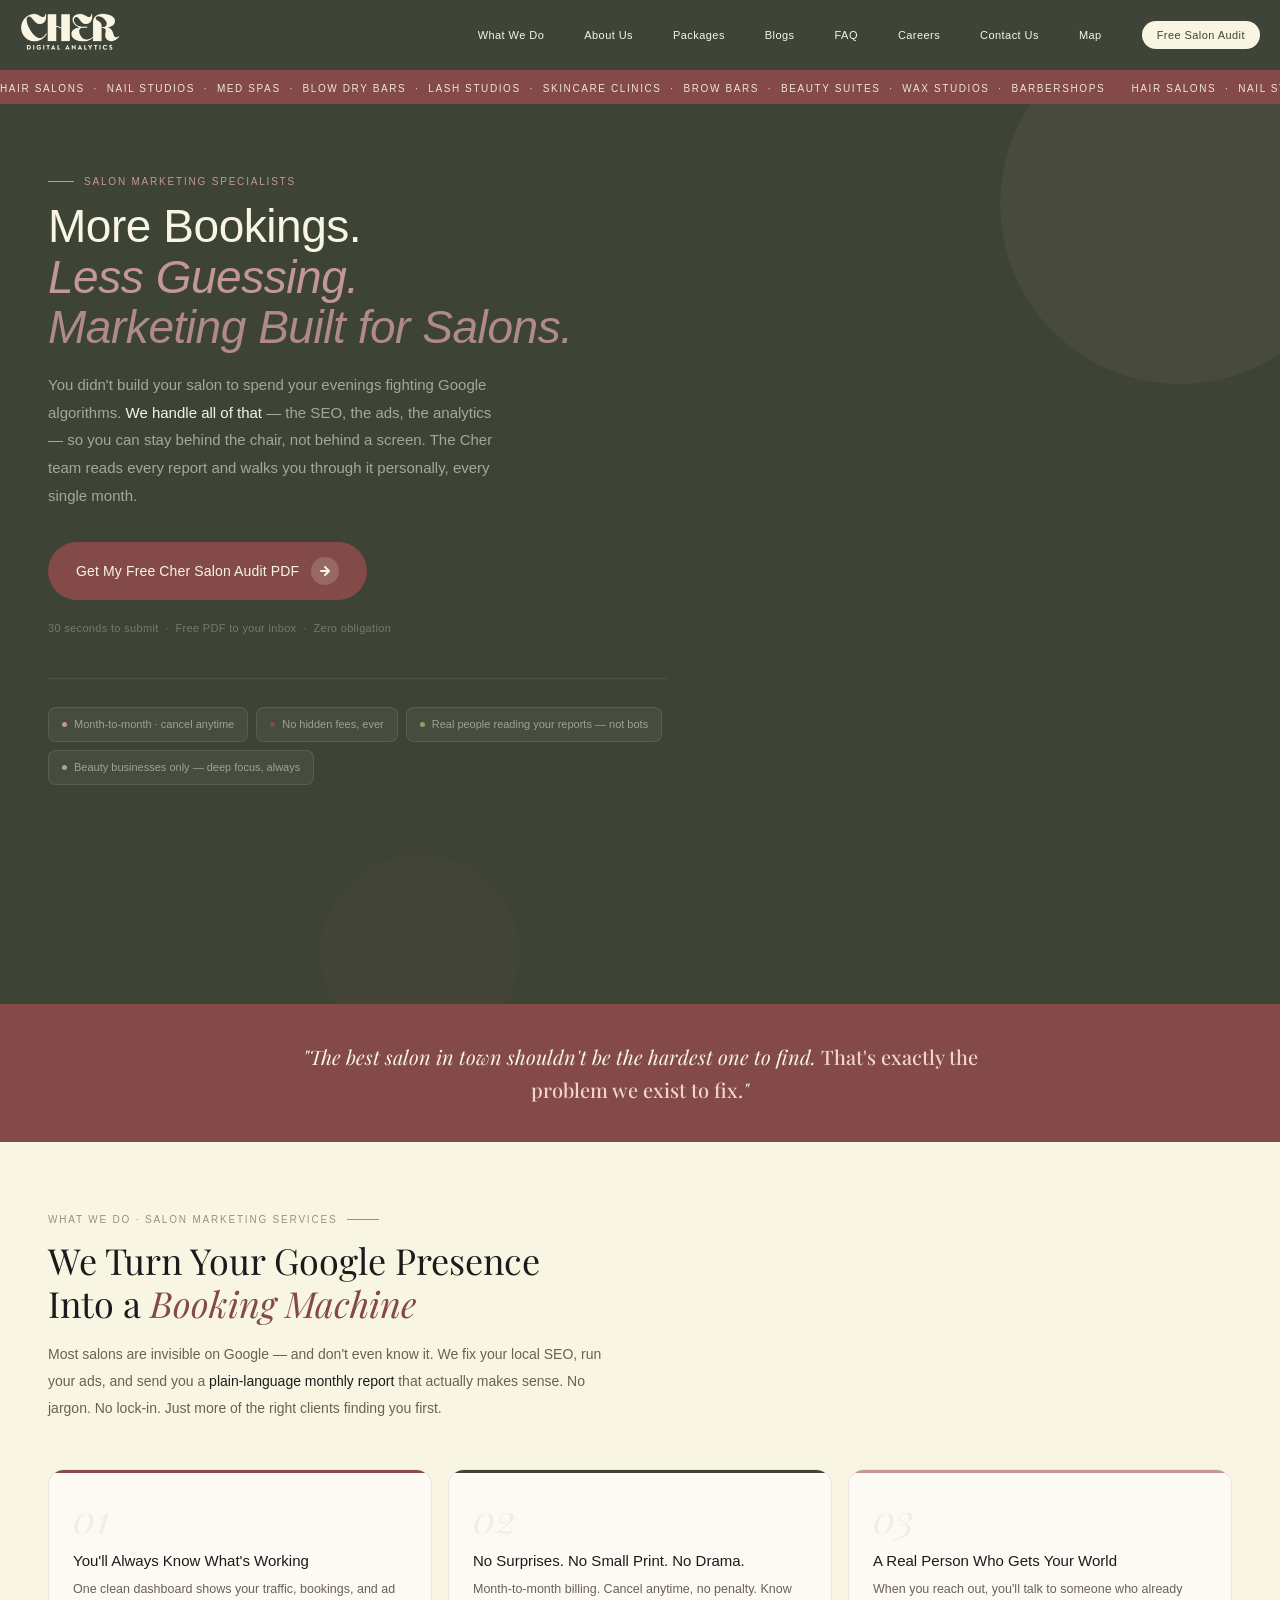
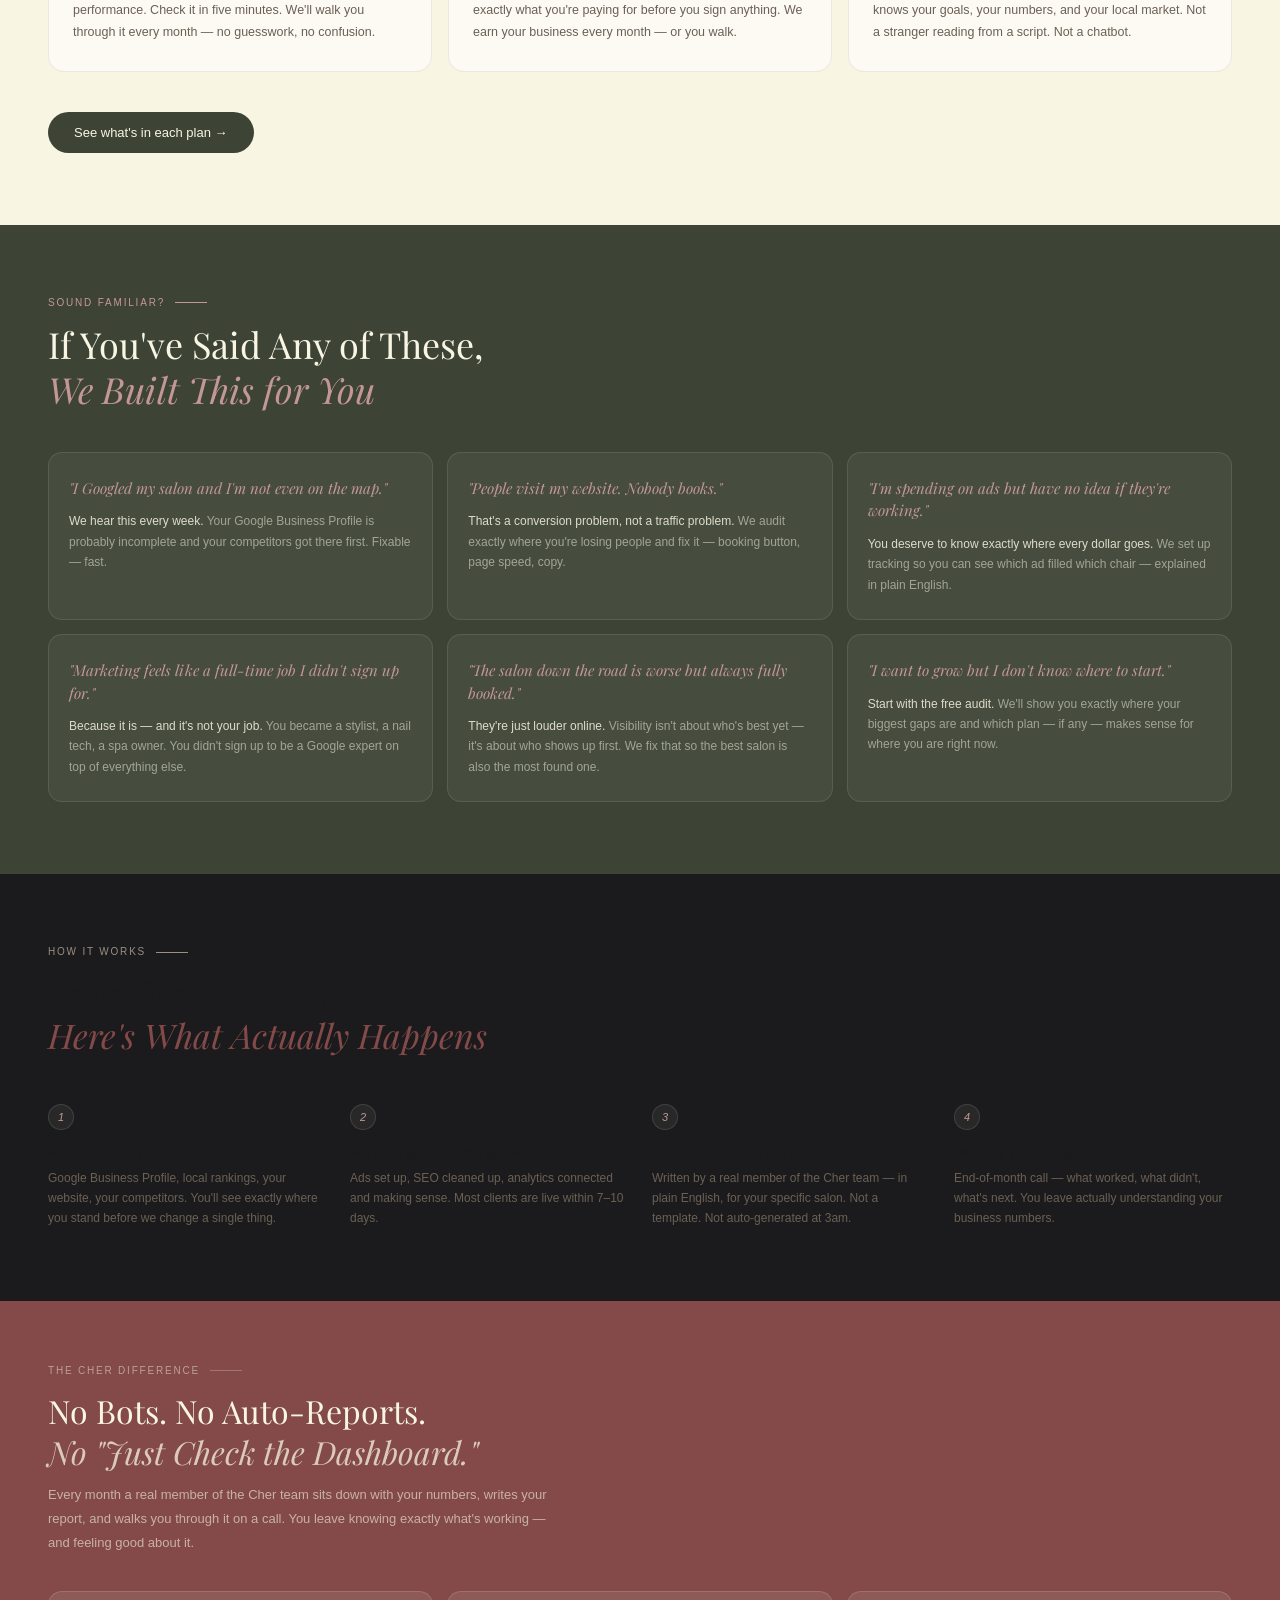
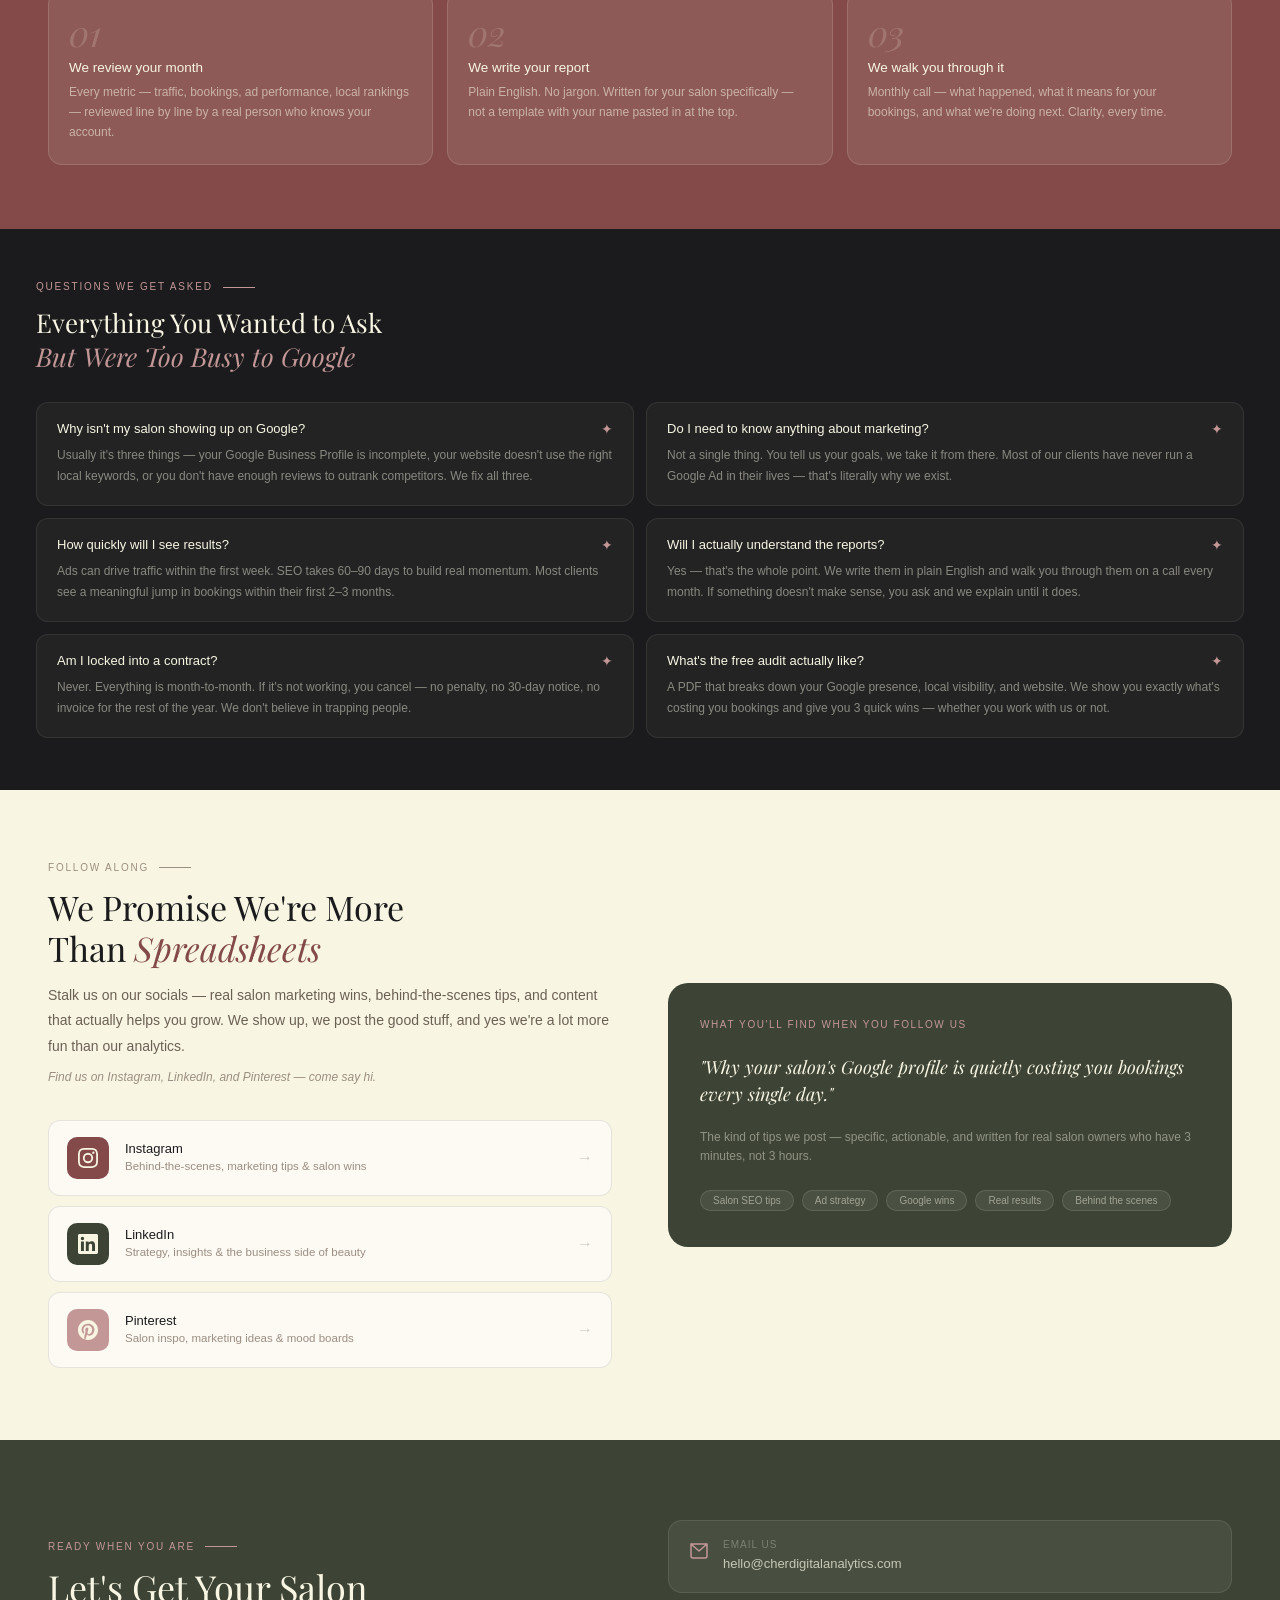
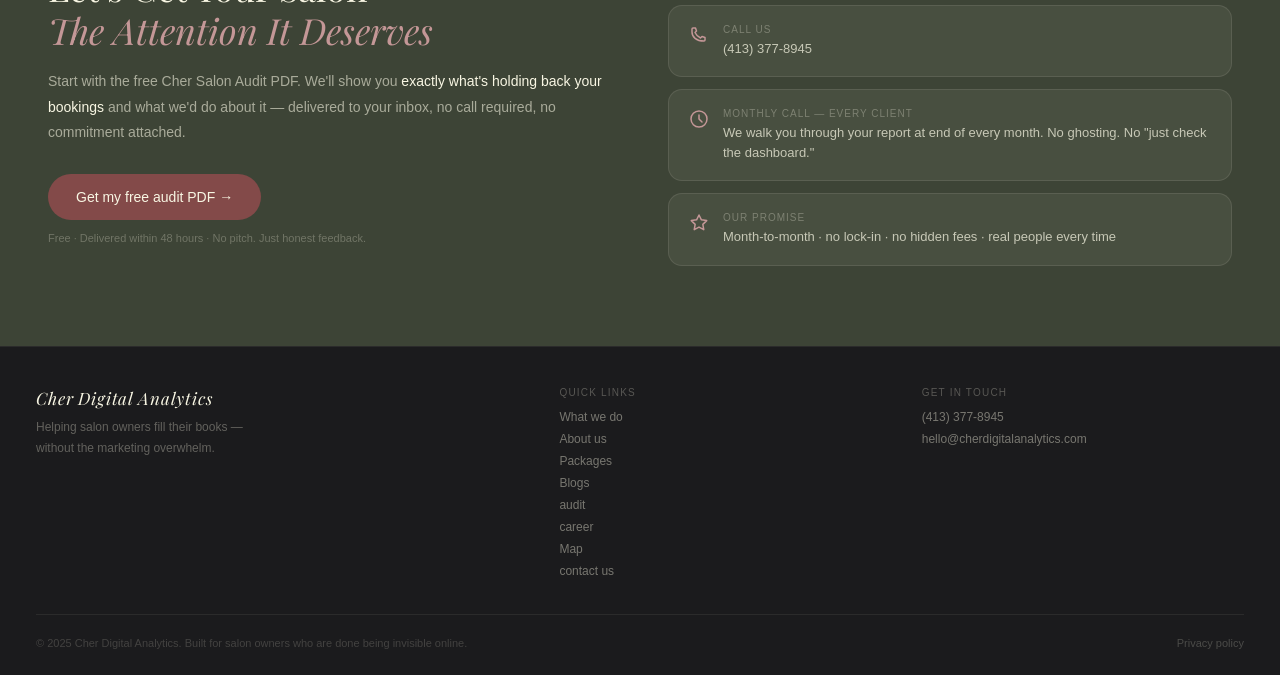
==== index.html @ 9b0b0626 "Add files via upload" ====
<!DOCTYPE html>
<html lang="en">
<head>
<meta charset="UTF-8">
<meta name="viewport" content="width=device-width, initial-scale=1.0">
<title>Cher Digital Analytics | Salon Marketing That Fills Your Books</title>
<meta name="description" content="Salon marketing built for beauty businesses that are done being invisible online. Local SEO, Google ads, and real strategy for hair salons, nail studios and spas.">
<link rel="stylesheet" href="css/styles.css">
</head>
<body>

<!-- NAV -->
<nav class="nav">
  <div class="nav-logo">
    <a href="index.html"><img src="images/logo.png" alt="Cher digital anlytics logo" class=""></a>
  </div>
  
  <input type="checkbox" id="nav-check">
  <div class="nav-btn">
    <input type="checkbox" id="nav-check">

<label for="nav-check" class="nav-closer-overlay"></label>
    <label for="nav-check">
      <span></span>
      <span></span>
      <span></span>
    </label>
  </div>
  
  <div class="nav-links">
    <a href="comparison_page.html">What We Do</a>
    <a href="about_page_final.html">About Us</a>
    <a href="packages_page_final.html">Packages</a>
    <a href="blog_page_seo.html">Blogs</a>
    <a href="#">FAQ</a>
    <a href="careers_page.html">Careers</a>
    <a href="consultation_page.html">Contact Us</a>
    <a href="directory_page_seo.html">Map</a>
    <a href="free_audit_page.html" class="nav-cta">Free Salon Audit</a>
  </div>
</nav>

<!-- TICKER -->
<div class="ticker-wrap">
  <span class="ticker-inner">
    Hair Salons &nbsp;·&nbsp; Nail Studios &nbsp;·&nbsp; Med Spas &nbsp;·&nbsp; Blow Dry Bars &nbsp;·&nbsp; Lash Studios &nbsp;·&nbsp; Skincare Clinics &nbsp;·&nbsp; Brow Bars &nbsp;·&nbsp; Beauty Suites &nbsp;·&nbsp; Wax Studios &nbsp;·&nbsp; Barbershops &nbsp;&nbsp;&nbsp;&nbsp;
    Hair Salons &nbsp;·&nbsp; Nail Studios &nbsp;·&nbsp; Med Spas &nbsp;·&nbsp; Blow Dry Bars &nbsp;·&nbsp; Lash Studios &nbsp;·&nbsp; Skincare Clinics &nbsp;·&nbsp; Brow Bars &nbsp;·&nbsp; Beauty Suites &nbsp;·&nbsp; Wax Studios &nbsp;·&nbsp; Barbershops &nbsp;&nbsp;&nbsp;&nbsp;
  </span>
</div>

<!-- HERO -->
<section class="hero">
  <div class="hero-circle-1"></div>
  <div class="hero-circle-2"></div>
  <div class="hero-inner">
    <div class="hero-eyebrow"><span class="eyebrow-dash"></span>Salon Marketing Specialists</div>
    <h1>
      More Bookings.<br>
      <em>Less Guessing.</em><br>
      <span class="hero-accent">Marketing Built for Salons.</span>
    </h1>
    <p class="hero-sub">
      You didn't build your salon to spend your evenings fighting Google algorithms. <strong>We handle all of that</strong> — the SEO, the ads, the analytics — so you can stay behind the chair, not behind a screen. The Cher team reads every report and walks you through it personally, every single month.
    </p>
    <div class="cta-group">
      <a href="#" class="btn-hero">
        Get My Free Cher Salon Audit PDF
        <span class="btn-arr"><svg viewBox="0 0 12 12"><path d="M2 6h8M6 2l4 4-4 4"/></svg></span>
      </a>
      <span class="hero-reassure">30 seconds to submit &nbsp;·&nbsp; Free PDF to your inbox &nbsp;·&nbsp; Zero obligation</span>
    </div>
    <div class="hero-pills">
      <div class="hero-pill"><div class="pill-dot" style="background:var(--rosy)"></div><span>Month-to-month · cancel anytime</span></div>
      <div class="hero-pill"><div class="pill-dot" style="background:var(--cord)"></div><span>No hidden fees, ever</span></div>
      <div class="hero-pill"><div class="pill-dot" style="background:#A0956A"></div><span>Real people reading your reports — not bots</span></div>
      <div class="hero-pill"><div class="pill-dot" style="background:var(--rosy)"></div><span>Beauty businesses only — deep focus, always</span></div>
    </div>
  </div>
</section>

<!-- MANIFESTO -->
<div class="manifesto">
  <p>"The best salon in town shouldn't be the hardest one to find. <strong>That's exactly the problem we exist to fix.</strong>"</p>
</div>

<!-- WHAT WE DO -->
<section class="what-section">
  <div class="s-eyebrow">What we do · Salon Marketing Services</div>
  <h2>We Turn Your Google Presence<br>Into a <em>Booking Machine</em></h2>
  <p class="lead">Most salons are invisible on Google — and don't even know it. We fix your local SEO, run your ads, and send you a <strong>plain-language monthly report</strong> that actually makes sense. No jargon. No lock-in. Just more of the right clients finding you first.</p>
  <div class="features-grid">
    <div class="feat-card c1">
      <div class="feat-num">01</div>
      <h3>You'll Always Know What's Working</h3>
      <p>One clean dashboard shows your traffic, bookings, and ad performance. Check it in five minutes. We'll walk you through it every month — no guesswork, no confusion.</p>
    </div>
    <div class="feat-card c2">
      <div class="feat-num">02</div>
      <h3>No Surprises. No Small Print. No Drama.</h3>
      <p>Month-to-month billing. Cancel anytime, no penalty. Know exactly what you're paying for before you sign anything. We earn your business every month — or you walk.</p>
    </div>
    <div class="feat-card c3">
      <div class="feat-num">03</div>
      <h3>A Real Person Who Gets Your World</h3>
      <p>When you reach out, you'll talk to someone who already knows your goals, your numbers, and your local market. Not a stranger reading from a script. Not a chatbot.</p>
    </div>
  </div>
  <a href="#" class="what-cta">See what's in each plan →</a>
</section>

<!-- FOR WHO -->
<section class="forwho-section">
  <div class="s-eyebrow">Sound familiar?</div>
  <h2>If You've Said Any of These,<br><em>We Built This for You</em></h2>
  <div class="forwho-grid">
    <div class="forwho-card">
      <div class="forwho-quote">"I Googled my salon and I'm not even on the map."</div>
      <div class="forwho-response"><strong>We hear this every week.</strong> Your Google Business Profile is probably incomplete and your competitors got there first. Fixable — fast.</div>
    </div>
    <div class="forwho-card">
      <div class="forwho-quote">"People visit my website. Nobody books."</div>
      <div class="forwho-response"><strong>That's a conversion problem, not a traffic problem.</strong> We audit exactly where you're losing people and fix it — booking button, page speed, copy.</div>
    </div>
    <div class="forwho-card">
      <div class="forwho-quote">"I'm spending on ads but have no idea if they're working."</div>
      <div class="forwho-response"><strong>You deserve to know exactly where every dollar goes.</strong> We set up tracking so you can see which ad filled which chair — explained in plain English.</div>
    </div>
    <div class="forwho-card">
      <div class="forwho-quote">"Marketing feels like a full-time job I didn't sign up for."</div>
      <div class="forwho-response"><strong>Because it is — and it's not your job.</strong> You became a stylist, a nail tech, a spa owner. You didn't sign up to be a Google expert on top of everything else.</div>
    </div>
    <div class="forwho-card">
      <div class="forwho-quote">"The salon down the road is worse but always fully booked."</div>
      <div class="forwho-response"><strong>They're just louder online.</strong> Visibility isn't about who's best yet — it's about who shows up first. We fix that so the best salon is also the most found one.</div>
    </div>
    <div class="forwho-card">
      <div class="forwho-quote">"I want to grow but I don't know where to start."</div>
      <div class="forwho-response"><strong>Start with the free audit.</strong> We'll show you exactly where your biggest gaps are and which plan — if any — makes sense for where you are right now.</div>
    </div>
  </div>
</section>

<!-- PROCESS -->
<section class="process-section">
  <div class="s-eyebrow">How it works</div>
  <h2>From Sign-Up to More Bookings —<br><em>Here's What Actually Happens</em></h2>
  <div class="process-steps">
    <div class="process-step">
      <div class="step-bubble">1</div>
      <h4>We audit what you have</h4>
      <p>Google Business Profile, local rankings, your website, your competitors. You'll see exactly where you stand before we change a single thing.</p>
    </div>
    <div class="process-step">
      <div class="step-bubble">2</div>
      <h4>We build your visibility system</h4>
      <p>Ads set up, SEO cleaned up, analytics connected and making sense. Most clients are live within 7–10 days.</p>
    </div>
    <div class="process-step">
      <div class="step-bubble">3</div>
      <h4>Your monthly report lands</h4>
      <p>Written by a real member of the Cher team — in plain English, for your specific salon. Not a template. Not auto-generated at 3am.</p>
    </div>
    <div class="process-step">
      <div class="step-bubble">4</div>
      <h4>We walk you through it</h4>
      <p>End-of-month call — what worked, what didn't, what's next. You leave actually understanding your business numbers.</p>
    </div>
  </div>
</section>

<!-- PROOF -->
<section class="proof-section">
  <div class="s-eyebrow">The Cher difference</div>
  <h2>No Bots. No Auto-Reports.<br><em>No "Just Check the Dashboard."</em></h2>
  <p class="proof-sub">Every month a real member of the Cher team sits down with your numbers, writes your report, and walks you through it on a call. You leave knowing exactly what's working — and feeling good about it.</p>
  <div class="proof-grid">
    <div class="proof-card">
      <div class="proof-num">01</div>
      <h4>We review your month</h4>
      <p>Every metric — traffic, bookings, ad performance, local rankings — reviewed line by line by a real person who knows your account.</p>
    </div>
    <div class="proof-card">
      <div class="proof-num">02</div>
      <h4>We write your report</h4>
      <p>Plain English. No jargon. Written for your salon specifically — not a template with your name pasted in at the top.</p>
    </div>
    <div class="proof-card">
      <div class="proof-num">03</div>
      <h4>We walk you through it</h4>
      <p>Monthly call — what happened, what it means for your bookings, and what we're doing next. Clarity, every time.</p>
    </div>
  </div>
</section>

<!-- FAQ -->
<section class="faq-section">
  <div class="s-eyebrow">Questions we get asked</div>
  <h2>Everything You Wanted to Ask<br><em>But Were Too Busy to Google</em></h2>
  <div class="faq-grid">
    <div class="faq-item">
      <div class="faq-q">Why isn't my salon showing up on Google? <span class="faq-icon">✦</span></div>
      <div class="faq-a">Usually it's three things — your Google Business Profile is incomplete, your website doesn't use the right local keywords, or you don't have enough reviews to outrank competitors. We fix all three.</div>
    </div>
    <div class="faq-item">
      <div class="faq-q">Do I need to know anything about marketing? <span class="faq-icon">✦</span></div>
      <div class="faq-a">Not a single thing. You tell us your goals, we take it from there. Most of our clients have never run a Google Ad in their lives — that's literally why we exist.</div>
    </div>
    <div class="faq-item">
      <div class="faq-q">How quickly will I see results? <span class="faq-icon">✦</span></div>
      <div class="faq-a">Ads can drive traffic within the first week. SEO takes 60–90 days to build real momentum. Most clients see a meaningful jump in bookings within their first 2–3 months.</div>
    </div>
    <div class="faq-item">
      <div class="faq-q">Will I actually understand the reports? <span class="faq-icon">✦</span></div>
      <div class="faq-a">Yes — that's the whole point. We write them in plain English and walk you through them on a call every month. If something doesn't make sense, you ask and we explain until it does.</div>
    </div>
    <div class="faq-item">
      <div class="faq-q">Am I locked into a contract? <span class="faq-icon">✦</span></div>
      <div class="faq-a">Never. Everything is month-to-month. If it's not working, you cancel — no penalty, no 30-day notice, no invoice for the rest of the year. We don't believe in trapping people.</div>
    </div>
    <div class="faq-item">
      <div class="faq-q">What's the free audit actually like? <span class="faq-icon">✦</span></div>
      <div class="faq-a">A PDF that breaks down your Google presence, local visibility, and website. We show you exactly what's costing you bookings and give you 3 quick wins — whether you work with us or not.</div>
    </div>
  </div>
</section>

<!-- SOCIALS — REDESIGNED -->
<section class="socials-section">
  <div class="socials-inner">
    <div class="socials-left">
      <div class="s-eyebrow">Follow along</div>
      <h2>We Promise We're More<br>Than <em>Spreadsheets</em></h2>
      <p>Stalk us on our socials — real salon marketing wins, behind-the-scenes tips, and content that actually helps you grow. We show up, we post the good stuff, and yes we're a lot more fun than our analytics.</p>
      <p class="sub-note">Find us on Instagram, LinkedIn, and Pinterest — come say hi.</p>
      <div class="social-cards">
        <a href="https://instagram.com" target="_blank" class="social-card">
          <div class="social-icon" style="background:var(--cord);">
            <svg viewBox="0 0 24 24"><path d="M12 2.163c3.204 0 3.584.012 4.85.07 3.252.148 4.771 1.691 4.919 4.919.058 1.265.069 1.645.069 4.849 0 3.205-.012 3.584-.069 4.849-.149 3.225-1.664 4.771-4.919 4.919-1.266.058-1.644.07-4.85.07-3.204 0-3.584-.012-4.849-.07-3.26-.149-4.771-1.699-4.919-4.92-.058-1.265-.07-1.644-.07-4.849 0-3.204.013-3.583.07-4.849.149-3.227 1.664-4.771 4.919-4.919 1.266-.057 1.645-.069 4.849-.069zM12 0C8.741 0 8.333.014 7.053.072 2.695.272.273 2.69.073 7.052.014 8.333 0 8.741 0 12c0 3.259.014 3.668.072 4.948.2 4.358 2.618 6.78 6.98 6.98C8.333 23.986 8.741 24 12 24c3.259 0 3.668-.014 4.948-.072 4.354-.2 6.782-2.618 6.979-6.98.059-1.28.073-1.689.073-4.948 0-3.259-.014-3.667-.072-4.947-.196-4.354-2.617-6.78-6.979-6.98C15.668.014 15.259 0 12 0zm0 5.838a6.162 6.162 0 100 12.324 6.162 6.162 0 000-12.324zM12 16a4 4 0 110-8 4 4 0 010 8zm6.406-11.845a1.44 1.44 0 100 2.881 1.44 1.44 0 000-2.881z"/></svg>
          </div>
          <div class="social-card-text">
            <div class="social-card-name">Instagram</div>
            <div class="social-card-desc">Behind-the-scenes, marketing tips & salon wins</div>
          </div>
          <div class="social-card-arrow">→</div>
        </a>
        <a href="https://linkedin.com/company/cherdigitalanalytics" target="_blank" class="social-card">
          <div class="social-icon" style="background:var(--olive);">
            <svg viewBox="0 0 24 24"><path d="M20.447 20.452h-3.554v-5.569c0-1.328-.027-3.037-1.852-3.037-1.853 0-2.136 1.445-2.136 2.939v5.667H9.351V9h3.414v1.561h.046c.477-.9 1.637-1.85 3.37-1.85 3.601 0 4.267 2.37 4.267 5.455v6.286zM5.337 7.433a2.062 2.062 0 01-2.063-2.065 2.064 2.064 0 112.063 2.065zm1.782 13.019H3.555V9h3.564v11.452zM22.225 0H1.771C.792 0 0 .774 0 1.729v20.542C0 23.227.792 24 1.771 24h20.451C23.2 24 24 23.227 24 22.271V1.729C24 .774 23.2 0 22.222 0h.003z"/></svg>
          </div>
          <div class="social-card-text">
            <div class="social-card-name">LinkedIn</div>
            <div class="social-card-desc">Strategy, insights & the business side of beauty</div>
          </div>
          <div class="social-card-arrow">→</div>
        </a>
        <a href="https://pinterest.com" target="_blank" class="social-card">
          <div class="social-icon" style="background:var(--rosy);">
            <svg viewBox="0 0 24 24" fill="var(--ivory)"><path d="M12 0C5.373 0 0 5.373 0 12c0 5.084 3.163 9.426 7.627 11.174-.105-.949-.2-2.405.042-3.441.218-.937 1.407-5.965 1.407-5.965s-.359-.719-.359-1.782c0-1.668.967-2.914 2.171-2.914 1.023 0 1.518.769 1.518 1.69 0 1.029-.655 2.568-.994 3.995-.283 1.194.599 2.169 1.777 2.169 2.133 0 3.772-2.249 3.772-5.495 0-2.873-2.064-4.882-5.012-4.882-3.414 0-5.418 2.561-5.418 5.207 0 1.031.397 2.138.893 2.738a.36.36 0 01.083.345l-.333 1.36c-.053.22-.174.267-.402.161-1.499-.698-2.436-2.889-2.436-4.649 0-3.785 2.75-7.262 7.929-7.262 4.163 0 7.398 2.967 7.398 6.931 0 4.136-2.607 7.464-6.227 7.464-1.216 0-2.359-.632-2.75-1.378l-.748 2.853c-.271 1.043-1.002 2.35-1.492 3.146C9.57 23.812 10.763 24 12 24c6.627 0 12-5.373 12-12S18.627 0 12 0z"/></svg>
          </div>
          <div class="social-card-text">
            <div class="social-card-name">Pinterest</div>
            <div class="social-card-desc">Salon inspo, marketing ideas & mood boards</div>
          </div>
          <div class="social-card-arrow">→</div>
        </a>
      </div>
    </div>
    <div class="socials-right">
      <div class="socials-right-label">What you'll find when you follow us</div>
      <div class="social-preview-quote">"Why your salon's Google profile is quietly costing you bookings every single day."</div>
      <div class="social-preview-sub">The kind of tips we post — specific, actionable, and written for real salon owners who have 3 minutes, not 3 hours.</div>
      <div class="social-preview-pills">
        <span class="social-preview-pill">Salon SEO tips</span>
        <span class="social-preview-pill">Ad strategy</span>
        <span class="social-preview-pill">Google wins</span>
        <span class="social-preview-pill">Real results</span>
        <span class="social-preview-pill">Behind the scenes</span>
      </div>
    </div>
  </div>
</section>

<!-- CONTACT -->
<section class="contact-section">
  <div class="contact-inner">
    <div class="contact-left">
      <div class="s-eyebrow">Ready when you are</div>
      <h2>Let's Get Your Salon<br><em>The Attention It Deserves</em></h2>
      <p>Start with the free Cher Salon Audit PDF. We'll show you <strong>exactly what's holding back your bookings</strong> and what we'd do about it — delivered to your inbox, no call required, no commitment attached.</p>
      <a href="#" class="btn-contact">Get my free audit PDF →</a>
      <div class="contact-reassure">Free · Delivered within 48 hours · No pitch. Just honest feedback.</div>
    </div>
    <div class="contact-right">
      <div class="contact-card">
        <svg viewBox="0 0 20 20"><path d="M2 4l8 7 8-7M2 4h16v12a2 2 0 01-2 2H4a2 2 0 01-2-2V4z"/></svg>
        <div><div class="cc-label">Email us</div><div class="cc-val">hello@cherdigitalanalytics.com</div></div>
      </div>
      <div class="contact-card">
        <svg viewBox="0 0 20 20"><path d="M3 4a1 1 0 011-1h2.5l1 3-1.5 1.5a11 11 0 005.5 5.5L13 11.5l3 1V15a1 1 0 01-1 1C7.163 16 3 11.837 3 7V4z"/></svg>
        <div><div class="cc-label">Call us</div><div class="cc-val">(413) 377-8945</div></div>
      </div>
      <div class="contact-card">
        <svg viewBox="0 0 20 20"><circle cx="10" cy="10" r="8"/><path d="M10 6v4l3 3"/></svg>
        <div><div class="cc-label">Monthly call — every client</div><div class="cc-val">We walk you through your report at end of every month. No ghosting. No "just check the dashboard."</div></div>
      </div>
      <div class="contact-card">
        <svg viewBox="0 0 20 20"><path d="M10 2l2.4 4.8 5.3.8-3.85 3.75.91 5.3L10 14.1l-4.76 2.55.91-5.3L2.3 7.6l5.3-.8z"/></svg>
        <div><div class="cc-label">Our promise</div><div class="cc-val">Month-to-month · no lock-in · no hidden fees · real people every time</div></div>
      </div>
    </div>
  </div>
</section>

<!-- FOOTER -->
<footer class="footer">
  <div class="footer-top">
    <div class="footer-brand">
      <div class="footer-logo">Cher Digital Analytics</div>
      <p>Helping salon owners fill their books — without the marketing overwhelm.</p>
    </div>
    <div>
      <div class="footer-col-label">Quick links</div>
      <a class="footer-link" href="comparison_page.html">What we do</a>
      <a class="footer-link" href="about_page_final.html">About us</a>
      <a class="footer-link" href="packages_page_final.html">Packages</a>
      <a class="footer-link" href="blog_page_seo.html">Blogs</a>
      <a class="footer-link" href="free_audit_page.html">audit</a>
      <a class="footer-link" href="careers_page.html">career</a>
       <a class="footer-link" href="directory_page_seo.html">Map</a>
      <a class="footer-link" href="consultation_page.html">contact us</a>

    </div>
    <div>
      <div class="footer-col-label">Get in touch</div>
      <div class="footer-contact-item">(413) 377-8945</div>
      <div class="footer-contact-item">hello@cherdigitalanalytics.com</div>
    </div>
  </div>
  <div class="footer-bottom">
    <p>© 2025 Cher Digital Analytics. Built for salon owners who are done being invisible online.</p>
    <a class="footer-privacy" href="#">Privacy policy</a>
  </div>
</footer>

<div class="overlay" id="overlay" role="dialog" aria-modal="true" aria-labelledby="popup-heading">
  <div class="popup">

    <!-- TICKER -->
    <div class="ticker" aria-hidden="true">
      <div class="ticker-track">
        <span>Cher Weekly</span><span class="acc">✦</span>
        <span>Free Salon Marketing Newsletter</span><span class="acc">✦</span>
        <span>2,000+ Salon Owners</span><span class="acc">✦</span>
        <span>Local SEO · Google Ads · Analytics</span><span class="acc">✦</span>
        <span>Every Wednesday</span><span class="acc">✦</span>
        <!-- duplicate for loop -->
        <span>Cher Weekly</span><span class="acc">✦</span>
        <span>Free Salon Marketing Newsletter</span><span class="acc">✦</span>
        <span>2,000+ Salon Owners</span><span class="acc">✦</span>
        <span>Local SEO · Google Ads · Analytics</span><span class="acc">✦</span>
        <span>Every Wednesday</span><span class="acc">✦</span>
      </div>
    </div>

    <!-- CLOSE -->
    <button class="close-btn" id="closeBtn" aria-label="Close popup">✕</button>

    <!-- BODY -->
    <div class="popup-body">

      <!-- LEFT -->
      <div class="left" aria-hidden="true">
        <div>
          <div class="left-tag">Free weekly</div>
          <h2><em>Cher</em>Weekly.</h2>
          <p class="left-sub">Marketing intelligence<br>for beauty businesses.<br>Zero jargon.</p>
        </div>
        <div>
          <div class="proof-pill">
            <span class="proof-num">2,000+</span>
            <span class="proof-label">Salon owners subscribed</span>
          </div>
          <div class="avatars">
            <span>A</span><span>M</span><span>S</span><span>R</span>
            <span class="more">+1.9k</span>
          </div>
        </div>
      </div>

      <!-- RIGHT -->
      <div class="right">
        <div id="formState" style="display:flex;flex-direction:column;justify-content:space-between;height:100%">
          <div>
            <p class="eyebrow">Join the list</p>
            <h3 id="popup-heading">Your salon needs<br><strong>smarter marketing.</strong></h3>
            <ul class="perks">
              <li><span class="dot"></span>Weekly local SEO tips that drive real foot traffic</li>
              <li><span class="dot c"></span>Google & Meta Ads strategies for beauty owners</li>
              <li><span class="dot o"></span>AI insights & analytics — simplified, actionable</li>
              <li><span class="dot"></span>Real case studies from salons just like yours</li>
            </ul>
          </div>
          <div>
            <div class="form-row">
              <div class="f"><input type="text" id="nameInput" placeholder="First name" autocomplete="given-name" aria-label="First name"></div>
              <div class="f"><input type="text" id="salonInput" placeholder="Salon name" aria-label="Salon name"></div>
              <div class="f full"><input type="email" id="emailInput" placeholder="Email address" autocomplete="email" aria-label="Email address"></div>
            </div>
            <button class="cta" onclick="handleSubmit()">
              <span>Join 2,000+ Salon Owners</span><span class="arr">→</span>
            </button>
            <p class="fine">Free forever · No spam · Unsubscribe anytime</p>
          </div>
        </div>

        <!-- SUCCESS -->
        <div class="success" id="successState">
          <div class="s-icon">✦</div>
          <h4>You're in the club!</h4>
          <p>Welcome to Cher Weekly.<br>Check your inbox — your first issue<br>drops this Wednesday.</p>
        </div>
      </div>

    </div>

    <!-- BOTTOM BAR -->
    <div class="bar" aria-hidden="true">
      <span class="bar-l">cherdigitalanalytics.com · Austin, TX</span>
      <div class="dots">
        <div class="di on"></div><div class="di"></div><div class="di"></div>
      </div>
    </div>

  </div>
</div>
<script>
  // Page load trigger 
  window.addEventListener('load', function() {
    
    
    // ---  line ni delete  (localStorage.clear()) ---
    // localStorage.removeItem('cherWeeklyPopup'); 

    console.log("Script start ayindi... 5 seconds aagandi.");

    // 5 Seconds wait chestundi
    setTimeout(function() {
      // 1.  (ID: overlay)
      var overlay = document.getElementById('overlay');
      
      if (overlay) {
        // 2. CSS  force 
        overlay.style.display = 'flex'; 
        overlay.style.visibility = 'visible';
        overlay.style.opacity = '1';
        overlay.style.zIndex = '9999999'; 
        
        console.log("Popup screen meeda ki vachindi!");
        
        
        // localStorage.setItem('cherWeeklyPopup', 'true'); 
      } else {
        // Okavela element lekapothe console lo error chupisthundi
        console.error("ERROR: 'overlay' ane ID tho element dorakaledu. HTML lo check cheyandi.");
      }
    }, 5000); // 5000 = 5 seconds
  });

  // Close Button Logic
  document.getElementById('closeBtn').addEventListener('click', function() {
    document.getElementById('overlay').style.display = 'none';
  });
</script>
</body>
</html>
---- css/styles.css ----
@import url('https://fonts.googleapis.com/css2?family=Playfair+Display:ital,wght@0,400;0,500;1,400;1,500&display=swap');

:root {
  --rosy:   #C49797;
  --cord:   #834A49;
  --olive:  #3D4436;
  --black:  #1B1B1D;
  --ivory:  #F8F6E3;
  --cord-light: rgba(131,74,73,0.1);
  --olive-light: rgba(61,68,54,0.08);
}
:root {
    --rosy:     #C49797;
    --rosy-lt:  #D4AFAF;
    --cordovan: #834A49;
    --olive:    #3D4436;
    --olive-lt: #4E5645;
    --eerie:    #1B1B1D;
    --ivory:    #F8F6E3;
    --ivory-dk: #EDE9D0;
    --muted:    #9A8A7A;
  }


* { box-sizing: border-box; margin: 0; padding: 0; }
body { font-family: -apple-system, BlinkMacSystemFont, 'Segoe UI', sans-serif; background: var(--ivory); color: var(--black); }
.overlay {
    display: none;
    position: fixed;
  
    inset: 0;
    background: rgba(27,27,29,0.75);
    backdrop-filter: blur(8px);
    -webkit-backdrop-filter: blur(8px);
    align-items: center;
    justify-content: center;
    z-index: 9999;
    padding: 16px;
    opacity: 0; 
    
}

 /* .overlay {
    position: fixed;
    inset: 0;
    background: rgba(27,27,29,0.75);
    backdrop-filter: blur(8px);
    -webkit-backdrop-filter: blur(8px);
    display: flex;
    align-items: center;
    justify-content: center;
    z-index: 9999;
    padding: 16px;
    animation: fadeIn 0.4s ease forwards;
  } */
  @keyframes fadeIn { from{opacity:0} to{opacity:1} }

  .popup {
    position: relative;
    width: 100%;
    max-width: 700px;
    background: var(--ivory);
    border: 1px solid var(--rosy);
    overflow: hidden;
    animation: riseUp 0.6s cubic-bezier(0.16,1,0.3,1) forwards;
    box-shadow: 0 32px 80px rgba(27,27,29,0.4);

    /* box-shadow: 0 32px 80px rgba(27,27,29,0.4); */
  }
  @keyframes riseUp {
    from { opacity:0; transform: translateY(36px) scale(0.96); }
    to   { opacity:1; transform: translateY(0) scale(1); }
    
  }
  .overlay.active {
    display: flex;
    animation: fadeIn 0.4s ease forwards;
}
  
  .overlay.active .popup {
    animation: riseUp 0.6s cubic-bezier(0.16,1,0.3,1) forwards;
}

  /* TICKER */
  .ticker {
    background: var(--olive);
    height: 36px;
    overflow: hidden;
    display: flex;
    align-items: center;
  }
  .ticker-track {
    display: flex;
    animation: ticker 20s linear infinite;
    white-space: nowrap;
  }
  .ticker-track span {
    font-size: 9px;
    letter-spacing: 0.28em;
    color: rgba(248,246,227,0.5);
    text-transform: uppercase;
    padding: 0 28px;
  }
  .ticker-track span.acc { color: var(--rosy-lt); }
  @keyframes ticker {
    from { transform: translateX(0); }
    to   { transform: translateX(-50%); }
  }

  /* CLOSE */
  .close-btn {
    position: absolute;
    top: 46px;
    right: 18px;
    background: none;
    border: 1px solid rgba(131,74,73,0.3);
    width: 28px; height: 28px;
    display: flex; align-items: center; justify-content: center;
    cursor: pointer;
    color: var(--cordovan);
    font-size: 12px;
    z-index: 10;
    transition: background 0.2s, color 0.2s;
    font-family: 'DM Mono', monospace;
  }
  .close-btn:hover { background: var(--cordovan); color: var(--ivory); }

  /* GRID */
  .popup-body {
    display: grid;
    grid-template-columns: 210px 1fr;
  }

  /* LEFT */
  .left {
    background: var(--eerie);
    padding: 34px 26px;
    display: flex;
    flex-direction: column;
    justify-content: space-between;
    position: relative;
    overflow: hidden;
    min-height: 390px;
  }
  .left::before {
    content: 'CW';
    position: absolute;
    bottom: -18px; right: -8px;
    font-family: 'Cormorant Garamond', serif;
    font-size: 130px;
    font-weight: 600;
    font-style: italic;
    color: rgba(196,151,151,0.055);
    line-height: 1;
    pointer-events: none;
    user-select: none;
  }
  .left::after {
    content: '';
    position: absolute;
    top: 0; right: 0;
    width: 2px; height: 100%;
    background: linear-gradient(to bottom, var(--cordovan), var(--rosy), transparent);
    opacity: 0.5;
  }

  .left-tag {
    display: inline-flex; align-items: center; gap: 6px;
    font-size: 8px; letter-spacing: 0.3em;
    color: var(--rosy); text-transform: uppercase;
    border: 1px solid rgba(196,151,151,0.22);
    padding: 4px 10px; width: fit-content;
    margin-bottom: 16px;
  }
  .left-tag::before { content: '✦'; font-size: 7px; }

  .left h2 {
    font-family: 'Cormorant Garamond', serif;
    font-size: 52px; font-weight: 300; line-height: 0.88;
    color: var(--ivory); letter-spacing: -0.01em;
    margin-bottom: 12px; position: relative;
  }
  .left h2 em {
    font-style: italic; color: var(--rosy-lt); display: block;
  }
  .left-sub {
    font-size: 9.5px; letter-spacing: 0.1em;
    color: rgba(248,246,227,0.36); line-height: 1.7;
  }

  .proof-pill {
    margin-top: 28px;
    background: rgba(196,151,151,0.09);
    border: 1px solid rgba(196,151,151,0.18);
    padding: 14px 16px;
  }
  .proof-num {
    font-family: 'Cormorant Garamond', serif;
    font-size: 32px; font-weight: 600;
    color: var(--rosy-lt); line-height: 1;
    display: block; margin-bottom: 3px;
  }
  .proof-label {
    font-size: 7.5px; letter-spacing: 0.22em;
    color: rgba(248,246,227,0.38); text-transform: uppercase;
  }

  .avatars {
    display: flex; margin-top: 10px;
  }
  .avatars span {
    width: 25px; height: 25px; border-radius: 50%;
    border: 2px solid var(--eerie);
    display: flex; align-items: center; justify-content: center;
    font-size: 9px; color: var(--ivory);
    margin-right: -7px;
    font-family: 'Cormorant Garamond', serif; font-weight: 600;
    background: var(--cordovan);
  }
  .avatars span:nth-child(2) { background: #5C3A3A; }
  .avatars span:nth-child(3) { background: var(--olive-lt); }
  .avatars span:nth-child(4) { background: #7A4A4A; }
  .avatars span.more {
    background: rgba(196,151,151,0.13);
    color: var(--rosy); font-family: 'DM Mono', monospace;
    font-size: 7px; font-weight: 400;
    border-color: rgba(196,151,151,0.18);
  }

  /* RIGHT */
  .right {
    padding: 34px 40px 34px 32px;
    display: flex; flex-direction: column;
    justify-content: space-between;
    background: var(--ivory);
  }

  .eyebrow {
    font-size: 8.5px; letter-spacing: 0.3em;
    color: var(--cordovan); text-transform: uppercase;
    display: flex; align-items: center; gap: 8px;
    margin-bottom: 10px;
  }
  .eyebrow::before {
    content: ''; display: block;
    width: 18px; height: 1px;
    background: var(--cordovan); opacity: 0.4;
  }

  .right h3 {
    font-family: 'Cormorant Garamond', serif;
    font-size: 24px; font-weight: 400;
    color: var(--eerie); line-height: 1.28;
    margin-bottom: 18px;
  }
  .right h3 strong { font-weight: 600; color: var(--cordovan); }

  .perks {
    list-style: none; margin-bottom: 22px;
    display: flex; flex-direction: column; gap: 8px;
  }
  .perks li {
    display: flex; align-items: flex-start; gap: 9px;
    font-size: 10.5px; letter-spacing: 0.04em;
    color: #5A4F47; line-height: 1.5;
  }
  .dot {
    width: 6px; height: 6px; border-radius: 50%;
    flex-shrink: 0; margin-top: 4px;
    background: var(--rosy);
  }
  .dot.c { background: var(--cordovan); }
  .dot.o { background: var(--olive); }

  /* FORM */
  .form-row {
    display: grid; grid-template-columns: 1fr 1fr;
    gap: 8px; margin-bottom: 8px;
  }
  .f { position: relative; }
  .f.full { grid-column: 1 / -1; }
  .f input {
    width: 100%;
    background: transparent;
    border: 1px solid rgba(131,74,73,0.18);
    border-bottom: 1.5px solid rgba(131,74,73,0.38);
    padding: 11px 12px;
    font-family: 'DM Mono', monospace;
    font-size: 10.5px;
    color: var(--eerie);
    outline: none;
    transition: border-color 0.2s, background 0.2s;
    letter-spacing: 0.05em;
    -webkit-appearance: none;
  }
  .f input::placeholder { color: rgba(27,27,29,0.3); }
  .f input:focus {
    border-color: var(--cordovan);
    background: rgba(131,74,73,0.03);
  }

  .cta {
    width: 100%; background: var(--cordovan);
    color: var(--ivory); border: none;
    padding: 14px 16px;
    font-family: 'DM Mono', monospace;
    font-size: 9.5px; letter-spacing: 0.22em; text-transform: uppercase;
    cursor: pointer; transition: background 0.25s;
    display: flex; align-items: center; justify-content: center; gap: 10px;
    margin-top: 4px;
  }
  .cta:hover { background: var(--olive); }
  .cta .arr { transition: transform 0.25s; }
  .cta:hover .arr { transform: translateX(4px); }

  .fine {
    font-size: 8px; letter-spacing: 0.12em;
    color: rgba(27,27,29,0.28); text-align: center; margin-top: 9px;
  }

  /* SUCCESS */
  .success {
    display: none; flex-direction: column;
    align-items: center; justify-content: center;
    text-align: center; flex: 1; padding: 12px 0;
  }
  .s-icon {
    width: 50px; height: 50px; border-radius: 50%;
    background: rgba(131,74,73,0.08);
    border: 1px solid rgba(131,74,73,0.2);
    display: flex; align-items: center; justify-content: center;
    font-size: 20px; color: var(--cordovan);
    margin: 0 auto 14px;
  }
  .success h4 {
    font-family: 'Cormorant Garamond', serif;
    font-size: 26px; font-weight: 400;
    color: var(--eerie); margin-bottom: 8px;
  }
  .success p {
    font-size: 10px; letter-spacing: 0.08em;
    color: var(--muted); line-height: 1.8;
  }

  /* BOTTOM BAR */
  .bar {
    background: var(--olive);
    padding: 10px 26px;
    display: flex; align-items: center; justify-content: space-between;
  }
  .bar-l {
    font-size: 8px; letter-spacing: 0.2em;
    color: rgba(248,246,227,0.38); text-transform: uppercase;
  }
  .dots { display: flex; gap: 5px; align-items: center; }
  .di {
    width: 5px; height: 5px; border-radius: 50%;
    background: rgba(248,246,227,0.18);
  }
  .di.on { background: var(--rosy-lt); }

  /* MOBILE */
  @media (max-width: 580px) {
    .popup-body { grid-template-columns: 1fr; }
    .left { min-height: auto; padding: 28px 22px; }
    .left h2 { font-size: 42px; }
    .right { padding: 28px 22px; }
    .form-row { grid-template-columns: 1fr; }
    .close-btn { top: 44px; }
    .popup {
      overflow: scroll;
      height: 550px;
    }
  }
/* ── NAV ── */
.nav {
  background: var(--olive);
  display: flex; align-items: center; justify-content: space-between;
  padding: 0 36px; height: 56px;
  position: sticky; top: 0; z-index: 100;
}
.nav-logo {
  font-family: 'Playfair Display', Georgia, serif;
  font-size: 16px; font-style: italic;
  color: var(--ivory); letter-spacing: 0.08em;
}
.nav-links { display: flex; gap: 20px; align-items: center; }
.nav-links a {
  font-size: 11px;
  text-decoration: none; letter-spacing: 0.04em; transition: color 0.15s;
}
.nav-links a:hover { color: var(--ivory); }
.nav-cta {
  font-size: 13px; font-weight: 500;
  color: var(--olive) !important;
  background: var(--ivory); padding: 7px 18px;
  border-radius: 30px; transition: all 0.2s !important;
}
.nav-cta:hover { background: var(--rosy) !important; color: var(--ivory) !important; transform: translateY(-1px); }

/* ── TICKER ── */
.ticker-wrap { background: var(--cord); overflow: hidden; white-space: nowrap; padding: 8px 0; }
.ticker-inner {
  display: inline-block; animation: tick 26s linear infinite;
  font-size: 10px; font-weight: 500;
  letter-spacing: 0.16em; text-transform: uppercase;
  color: rgba(248,246,227,0.9);
}
@keyframes tick { from { transform: translateX(0); } to { transform: translateX(-50%); } }

/* ── HERO ── */
.hero {
  background: var(--olive);
  padding: 72px 48px 68px;
  position: relative; overflow: hidden;
}
.hero-circle-1 {
  position: absolute; top: -80px; right: -80px;
  width: 360px; height: 360px; border-radius: 50%;
  background: rgba(196,151,151,0.07); pointer-events: none;
}
.hero-circle-2 {
  position: absolute; bottom: -50px; left: 25%;
  width: 200px; height: 200px; border-radius: 50%;
  background: rgba(131,74,73,0.06); pointer-events: none;
}
.hero-inner { max-width: 660px; position: relative; z-index: 1; }
.hero-eyebrow {
  display: inline-flex; align-items: center; gap: 10px;
  font-size: 10px; font-weight: 500; letter-spacing: 0.18em;
  text-transform: uppercase; color: var(--rosy); margin-bottom: 22px;
}
.eyebrow-dash { width: 28px; height: 0.5px; background: var(--rosy); }
.hero h1 {
  font-family: 'Playfair Display', Georgia, serif;
  font-size: 52px; font-weight: 400;
  color: var(--ivory); line-height: 1.1;
  margin-bottom: 24px; letter-spacing: -0.01em;
}
.hero h1 em { font-style: italic; color: var(--rosy); }
.hero h1 .hero-accent { display: block; font-style: italic; color: #C49797; opacity: 0.85; }
.hero-sub {
  font-size: 15px; color: rgba(248,246,227,0.58);
  line-height: 1.9; margin-bottom: 36px; max-width: 500px;
}
.hero-sub strong { color: var(--ivory); font-weight: 500; }
.cta-group { display: flex; flex-direction: column; align-items: flex-start; gap: 12px; }
.btn-hero {
  display: inline-flex; align-items: center; gap: 12px;
  background: var(--cord); color: var(--ivory);
  font-size: 14px; font-weight: 500;
  padding: 15px 28px; border-radius: 50px;
  border: none; cursor: pointer; font-family: inherit;
  transition: all 0.2s; text-decoration: none; letter-spacing: 0.01em;
}
.btn-hero:hover { background: #6e3c3b; transform: translateY(-2px); }
.btn-arr {
  width: 28px; height: 28px; background: rgba(248,246,227,0.18);
  border-radius: 50%; display: flex; align-items: center; justify-content: center;
  transition: transform 0.2s;
}
.btn-hero:hover .btn-arr { transform: translateX(4px); }
.btn-arr svg { width: 12px; height: 12px; fill: none; stroke: var(--ivory); stroke-width: 2; stroke-linecap: round; stroke-linejoin: round; }
.hero-reassure { font-size: 11px; color: rgba(248,246,227,0.28); letter-spacing: 0.03em; }

.hero-pills { display: flex; gap: 8px; flex-wrap: wrap; margin-top: 44px; padding-top: 28px; border-top: 0.5px solid rgba(248,246,227,0.08); }
.hero-pill {
  display: flex; align-items: center; gap: 7px;
  background: rgba(248,246,227,0.05);
  border: 0.5px solid rgba(248,246,227,0.1);
  border-radius: 8px; padding: 9px 13px;
}
.pill-dot { width: 5px; height: 5px; border-radius: 50%; flex-shrink: 0; }
.hero-pill span { font-size: 11px; color: rgba(248,246,227,0.5); line-height: 1.4; }

/* ── MANIFESTO ── */
.manifesto { background: var(--cord); padding: 36px 48px; text-align: center; }
.manifesto p {
  font-family: 'Playfair Display', Georgia, serif;
  font-size: 20px; font-weight: 400; font-style: italic;
  color: var(--ivory); line-height: 1.65; max-width: 680px; margin: 0 auto;
}
.manifesto p strong { font-style: normal; font-weight: 500; color: #f0d4c8; }

/* ── WHAT WE DO ── */
.what-section { padding: 72px 48px; background: var(--ivory); }
.s-eyebrow {
  font-size: 10px; font-weight: 500; letter-spacing: 0.18em;
  text-transform: uppercase; color: #9B8E82; margin-bottom: 14px;
  display: flex; align-items: center; gap: 10px;
}
.s-eyebrow::after { content: ''; width: 32px; height: 0.5px; background: #9B8E82; }
.what-section h2 {
  font-family: 'Playfair Display', Georgia, serif;
  font-size: 36px; font-weight: 400; color: var(--black);
  line-height: 1.2; margin-bottom: 16px;
}
.what-section h2 em { font-style: italic; color: var(--cord); }
.what-section .lead {
  font-size: 14px; color: #6B6054; line-height: 1.9;
  max-width: 560px; margin-bottom: 48px;
}
.what-section .lead strong { color: var(--black); font-weight: 500; }
.features-grid { display: grid; grid-template-columns: repeat(3, minmax(0,1fr)); gap: 16px; margin-bottom: 40px; }
.feat-card {
  background: #FDFAF4; border: 0.5px solid rgba(27,27,29,0.08);
  border-radius: 16px; padding: 28px 24px;
  transition: transform 0.2s; position: relative; overflow: hidden;
}
.feat-card::before {
  content: ''; position: absolute;
  top: 0; left: 0; right: 0; height: 3px; border-radius: 16px 16px 0 0;
}
.feat-card.c1::before { background: var(--cord); }
.feat-card.c2::before { background: var(--olive); }
.feat-card.c3::before { background: var(--rosy); }
.feat-card:hover { transform: translateY(-3px); }
.feat-num {
  font-family: 'Playfair Display', Georgia, serif;
  font-size: 40px; font-weight: 400; font-style: italic;
  color: rgba(27,27,29,0.06); line-height: 1; margin-bottom: 14px;
}
.feat-card h3 { font-size: 15px; font-weight: 500; color: var(--black); margin-bottom: 10px; }
.feat-card p { font-size: 12.5px; color: #6B6054; line-height: 1.7; }
.what-cta {
  display: inline-flex; align-items: center; gap: 8px;
  background: var(--olive); color: var(--ivory);
  font-size: 13px; font-weight: 500; padding: 13px 26px;
  border-radius: 50px; border: none; cursor: pointer;
  font-family: inherit; transition: all 0.2s; text-decoration: none;
}
.what-cta:hover { background: #2d3228; transform: translateY(-1px); }

/* ── FOR WHO ── */
.forwho-section { background: var(--olive); padding: 72px 48px; }
.forwho-section .s-eyebrow { color: var(--rosy); }
.forwho-section .s-eyebrow::after { background: var(--rosy); }
.forwho-section h2 {
  font-family: 'Playfair Display', Georgia, serif;
  font-size: 36px; font-weight: 400; color: var(--ivory);
  line-height: 1.25; margin-bottom: 40px;
}
.forwho-section h2 em { font-style: italic; color: var(--rosy); }
.forwho-grid { display: grid; grid-template-columns: repeat(3, minmax(0,1fr)); gap: 14px; }
.forwho-card {
  background: rgba(248,246,227,0.05);
  border: 0.5px solid rgba(248,246,227,0.1);
  border-radius: 14px; padding: 24px 20px;
  transition: background 0.2s;
}
.forwho-card:hover { background: rgba(248,246,227,0.09); }
.forwho-quote {
  font-family: 'Playfair Display', Georgia, serif;
  font-size: 15px; font-style: italic; color: var(--rosy);
  line-height: 1.5; margin-bottom: 12px;
}
.forwho-response { font-size: 12px; color: rgba(248,246,227,0.52); line-height: 1.7; }
.forwho-response strong { color: rgba(248,246,227,0.85); font-weight: 500; }

/* ── PROCESS ── */
.process-section { background: var(--ivory); padding: 72px 48px; }
.process-section h2 {
  font-family: 'Playfair Display', Georgia, serif;
  font-size: 34px; font-weight: 400; color: var(--black);
  line-height: 1.25; margin-bottom: 48px;
}
.process-section h2 em { font-style: italic; color: var(--cord); }
.process-steps { display: grid; grid-template-columns: repeat(4, minmax(0,1fr)); gap: 24px; }
.process-step { display: flex; flex-direction: column; }
.step-bubble {
  width: 44px; height: 44px; border-radius: 50%;
  background: var(--cord); display: flex;
  align-items: center; justify-content: center;
  margin-bottom: 16px;
  font-family: 'Playfair Display', Georgia, serif;
  font-size: 16px; font-style: italic; color: var(--ivory);
}
.process-step h4 { font-size: 13.5px; font-weight: 500; color: var(--black); margin-bottom: 8px; }
.process-step p { font-size: 12px; color: #6B6054; line-height: 1.65; }

/* ── PROOF ── */
.proof-section { background: var(--cord); padding: 64px 48px; }
.proof-section .s-eyebrow { color: rgba(248,246,227,0.5); }
.proof-section .s-eyebrow::after { background: rgba(248,246,227,0.25); }
.proof-section h2 {
  font-family: 'Playfair Display', Georgia, serif;
  font-size: 32px; font-weight: 400; color: var(--ivory);
  line-height: 1.3; margin-bottom: 10px;
}
.proof-section h2 em { font-style: italic; color: rgba(248,246,227,0.75); }
.proof-sub { font-size: 13px; color: rgba(248,246,227,0.6); line-height: 1.85; margin-bottom: 36px; max-width: 520px; }
.proof-grid { display: grid; grid-template-columns: repeat(3, minmax(0,1fr)); gap: 14px; }
.proof-card {
  background: rgba(248,246,227,0.09);
  border: 0.5px solid rgba(248,246,227,0.14);
  border-radius: 14px; padding: 22px 20px;
}
.proof-num {
  font-family: 'Playfair Display', Georgia, serif;
  font-size: 36px; font-weight: 400; font-style: italic;
  color: rgba(248,246,227,0.18); line-height: 1; margin-bottom: 10px;
}
.proof-card h4 { font-size: 13.5px; font-weight: 500; color: var(--ivory); margin-bottom: 8px; }
.proof-card p { font-size: 12px; color: rgba(248,246,227,0.57); line-height: 1.65; }

/* ── FAQ ── */
.faq-section { background: var(--black); padding: 72px 48px; }
.faq-section .s-eyebrow { color: var(--rosy); }
.faq-section .s-eyebrow::after { background: var(--rosy); }
.faq-section h2 {
  font-family: 'Playfair Display', Georgia, serif;
  font-size: 34px; font-weight: 400; color: var(--ivory);
  line-height: 1.25; margin-bottom: 36px;
}
.faq-section h2 em { font-style: italic; color: var(--rosy); }
.faq-grid { display: grid; grid-template-columns: 1fr 1fr; gap: 12px; }
.faq-item {
  background: rgba(248,246,227,0.04);
  border: 0.5px solid rgba(248,246,227,0.08);
  border-radius: 12px; padding: 20px 22px; cursor: pointer;
  transition: background 0.15s;
}
.faq-item:hover { background: rgba(248,246,227,0.08); }
.faq-q {
  font-size: 13px; font-weight: 500; color: var(--ivory);
  margin-bottom: 9px; display: flex;
  justify-content: space-between; align-items: flex-start; gap: 12px;
}
.faq-icon { color: var(--rosy); font-size: 16px; flex-shrink: 0; }
.faq-a { font-size: 12px; color: rgba(248,246,227,0.48); line-height: 1.75; }

/* ── SOCIALS — THE GOOD BIT ── */
.socials-section { background: var(--ivory); padding: 72px 48px; }
.socials-inner { display: grid; grid-template-columns: 1fr 1fr; gap: 56px; align-items: center; }
.socials-left .s-eyebrow { color: #9B8E82; }
.socials-left .s-eyebrow::after { background: #9B8E82; }
.socials-left h2 {
  font-family: 'Playfair Display', Georgia, serif;
  font-size: 34px; font-weight: 400; color: var(--black);
  line-height: 1.2; margin-bottom: 14px;
}
.socials-left h2 em { font-style: italic; color: var(--cord); }
.socials-left p { font-size: 14px; color: #6B6054; line-height: 1.85; margin-bottom: 8px; }
.socials-left .sub-note {
  font-size: 12px; color: #9B8E82; line-height: 1.65;
  font-style: italic; margin-bottom: 32px;
}
.social-cards { display: flex; flex-direction: column; gap: 10px; }
.social-card {
  display: flex; align-items: center; gap: 16px;
  background: #FDFAF4; border: 0.5px solid rgba(27,27,29,0.1);
  border-radius: 12px; padding: 16px 18px;
  text-decoration: none; transition: all 0.2s; cursor: pointer;
}
.social-card:hover { transform: translateX(6px); border-color: var(--cord); }
.social-icon {
  width: 42px; height: 42px; border-radius: 10px;
  display: flex; align-items: center; justify-content: center;
  flex-shrink: 0;
}
.social-icon svg { width: 20px; height: 20px; fill: var(--ivory); }
.social-card-text { flex: 1; }
.social-card-name { font-size: 13px; font-weight: 500; color: var(--black); margin-bottom: 2px; }
.social-card-desc { font-size: 11.5px; color: #9B8E82; line-height: 1.4; }
.social-card-arrow { font-size: 16px; color: rgba(27,27,29,0.2); transition: color 0.2s; }
.social-card:hover .social-card-arrow { color: var(--cord); }

.socials-right {
  background: var(--olive); border-radius: 20px;
  padding: 36px 32px; display: flex; flex-direction: column; gap: 20px;
}
.socials-right-label {
  font-size: 10px; font-weight: 500; letter-spacing: 0.16em;
  text-transform: uppercase; color: var(--rosy); margin-bottom: 4px;
}
.social-preview-quote {
  font-family: 'Playfair Display', Georgia, serif;
  font-size: 18px; font-style: italic; font-weight: 400;
  color: var(--ivory); line-height: 1.5;
}
.social-preview-sub { font-size: 12px; color: rgba(248,246,227,0.45); line-height: 1.6; }
.social-preview-pills { display: flex; gap: 8px; flex-wrap: wrap; margin-top: 4px; }
.social-preview-pill {
  font-size: 10px; color: rgba(248,246,227,0.5);
  background: rgba(248,246,227,0.07);
  border: 0.5px solid rgba(248,246,227,0.12);
  border-radius: 20px; padding: 4px 12px;
}

/* ── CONTACT ── */
.contact-section { background: var(--olive); padding: 80px 48px; }
.contact-inner { display: grid; grid-template-columns: 1fr 1fr; gap: 56px; align-items: center; }
.contact-left .s-eyebrow { color: var(--rosy); }
.contact-left .s-eyebrow::after { background: var(--rosy); }
.contact-left h2 {
  font-family: 'Playfair Display', Georgia, serif;
  font-size: 36px; font-weight: 400; color: var(--ivory);
  line-height: 1.2; margin-bottom: 16px;
}
.contact-left h2 em { font-style: italic; color: var(--rosy); }
.contact-left p { font-size: 14px; color: rgba(248,246,227,0.58); line-height: 1.85; margin-bottom: 28px; }
.contact-left p strong { color: var(--ivory); font-weight: 500; }
.btn-contact {
  display: inline-flex; align-items: center; gap: 10px;
  background: var(--cord); color: var(--ivory);
  font-size: 14px; font-weight: 500;
  padding: 15px 28px; border-radius: 50px;
  border: none; cursor: pointer; font-family: inherit;
  transition: all 0.2s; text-decoration: none;
}
.btn-contact:hover { background: #6e3c3b; transform: translateY(-2px); }
.contact-reassure { font-size: 11px; color: rgba(248,246,227,0.28); margin-top: 12px; }
.contact-right { display: flex; flex-direction: column; gap: 12px; }
.contact-card {
  background: rgba(248,246,227,0.06);
  border: 0.5px solid rgba(248,246,227,0.1);
  border-radius: 14px; padding: 18px 20px;
  display: flex; gap: 14px; align-items: flex-start;
}
.contact-card svg { width: 20px; height: 20px; fill: none; stroke: var(--rosy); stroke-width: 1.5; stroke-linecap: round; stroke-linejoin: round; flex-shrink: 0; margin-top: 1px; }
.cc-label { font-size: 10px; font-weight: 500; letter-spacing: 0.1em; text-transform: uppercase; color: rgba(248,246,227,0.3); margin-bottom: 4px; }
.cc-val { font-size: 13px; color: rgba(248,246,227,0.72); line-height: 1.5; }

/* ── FOOTER ── */
.footer { background: var(--black); padding: 44px 48px 28px; }
.footer-top { display: grid; grid-template-columns: 1.6fr 1fr 1fr; gap: 40px; margin-bottom: 32px; }
.footer-logo {
  font-family: 'Playfair Display', Georgia, serif;
  font-size: 17px; font-style: italic;
  color: var(--ivory); margin-bottom: 10px; letter-spacing: 0.05em;
}
.footer-brand p { font-size: 12px; color: rgba(248,246,227,0.32); line-height: 1.75; max-width: 220px; }
.footer-col-label { font-size: 10px; font-weight: 500; letter-spacing: 0.12em; text-transform: uppercase; color: rgba(248,246,227,0.28); margin-bottom: 14px; }
.footer-link { font-size: 12px; color: rgba(248,246,227,0.42); display: block; margin-bottom: 9px; text-decoration: none; transition: color 0.15s; }
.footer-link:hover { color: var(--rosy); }
.footer-contact-item { font-size: 12px; color: rgba(248,246,227,0.42); margin-bottom: 9px; }
.footer-bottom { border-top: 0.5px solid rgba(248,246,227,0.07); padding-top: 22px; display: flex; justify-content: space-between; align-items: center; gap: 20px; }
.footer-bottom p { font-size: 11px; color: rgba(248,246,227,0.18); line-height: 1.6; }
.footer-privacy { font-size: 11px; color: rgba(248,246,227,0.22); text-decoration: none; transition: color 0.15s; white-space: nowrap; }
.footer-privacy:hover { color: var(--rosy); }
/* General Nav Styling */
.nav {
  height: 70px;
  width: 100%;
  background-color: #3e4437; /* Match your image color */
  display: flex;
  align-items: center;
  justify-content: space-between;
  padding: 0 20px;
  position: relative;
}

.nav-logo a {
  font-style: italic;
  font-weight: bold;
  font-size: 24px;
  color: #f8f6e3;
  text-decoration: none;
}
.nav-logo img{
  width: 100px;
}
.nav-links a {
  display: inline-block;
  padding: 13px 10px;
  text-decoration: none;
  color: #f8f6e3;
  /* font-size: 14px; */
}

.nav-cta {
  background-color: #f8f6e3;
  color: #3e4437 !important;
  border-radius: 20px;
  padding: 8px 15px !important;
  margin-left: 10px;
}

/* Hide Checkbox & Hamburger by default (Desktop) */
#nav-check, .nav-btn {
  display: none;
}
.nav-closer-overlay {
  display: none;
  position: fixed;
  top: 0;
  left: 0;
  width: 100vw;
  height: 100vh;
  z-index: 998; /* Menu (999) kante okka step kinda */
  cursor: default;
  -webkit-tap-highlight-color: transparent;
  outline: none;
}

/* Menu open (checked) ayinappudu matrame overlay kanipinchali */
#nav-check:checked ~ .nav-closer-overlay {
  display: block;
}

/* --- MOBILE RESPONSIVE LOGIC --- */
/* --- MOBILE SLIDE-IN LOGIC --- */
@media (max-width: 1024px) {
  /* Hamburger icon styling */
  .nav-btn {
    display: inline-block;
  }
  .nav-btn label {
    display: flex;
    flex-direction: column;
    gap: 5px;
    cursor: pointer;
    padding: 10px;
  }
  .nav-btn label span {
    display: block;
    width: 25px;
    height: 3px;
    background-color: #f8f6e3;
    transition: 0.3s;
  }

  /* Side Menu - Initial Position (Hidden to the left) */

   .nav-links {
    position: fixed;
    top: 0;
    right: -100%; /* Default ga screen bayata untundi */
    width: 280px; /* Menu width konchem pencha */
    height: 100vh;
    background-color: #834A49; /* Nee brand color */
    display: flex !important; /* Force display flex */
    flex-direction: column;
    padding-top: 80px;
    transition: left 0.4s ease-in-out; /* Smooth slide */
    z-index: 9999; /* Idi content anniti kante paina undali */
    box-shadow: 10px 0 20px rgba(0,0,0,0.5);
    overflow: scroll;
    padding-bottom: 50px;
    transition: right 0.9s cubic-bezier(0.4, 0, 0.2, 1);
  }

  /* Link styling in side menu */
  .nav-links a {
    width: 70%;
    padding: 8px 0px;
    font-size: 14px;
    border-bottom: 1px solid rgba(248, 246, 227, 0.05);
    margin-left: 0;
  }

  /* CHECKBOX LOGIC - Slide in when clicked */
  #nav-check:checked ~ .nav-links {
    right: 0; /* Screen loki slide avtundi */
  }

  /* Optional: Hamburger turns into 'X' when open */
  #nav-check:checked ~ .nav-btn label span:nth-child(1) {
    transform: rotate(45deg) translate(5px, 6px);
  }
  #nav-check:checked ~ .nav-btn label span:nth-child(2) {
    opacity: 0;
  }
  #nav-check:checked ~ .nav-btn label span:nth-child(3) {
    transform: rotate(-45deg) translate(5px, -7px);
  }
}


/* ── RESPONSIVE ── */
@media (max-width: 900px) {
  .hero { padding: 48px 24px; }
  .hero h1 { font-size: 36px; }
  .features-grid, .forwho-grid, .process-steps, .proof-grid, .faq-grid, .socials-inner, .contact-inner { grid-template-columns: 1fr; }
  .what-section, .forwho-section, .process-section, .proof-section, .faq-section, .socials-section, .contact-section { padding: 52px 24px; }
  .manifesto { padding: 30px 24px; }
  .manifesto p { font-size: 16px; }
  .footer-top { grid-template-columns: 1fr; }
  .footer { padding: 36px 24px 24px; }
  .nav-links { display: none; }
  .process-steps { grid-template-columns: 1fr 1fr; gap: 20px; }
}



/* comparison page */
/* BREADCRUMB */
.bc-wrap { background: var(--olive); padding: 0 48px 10px; }
.bc { display: flex; align-items: center; gap: 8px; font-size: 11px; color: rgba(248,246,227,.3); }
.bc a { color: rgba(248,246,227,.4); text-decoration: none; } .bc a:hover { color: var(--rosy); }

/* ── HERO ── */


/* ── MARQUEE STRIP ── */
.marquee-strip { background: var(--cord); overflow: hidden; padding: 10px 0; white-space: nowrap; }
.marquee-inner { display: inline-block; animation: marquee 30s linear infinite; font-size: 10px; font-weight: 500; letter-spacing: .16em; text-transform: uppercase; color: rgba(248,246,227,.7); }
@keyframes marquee { from { transform: translateX(0); } to { transform: translateX(-50%); } }

/* ── COMPARISON TABLE SECTION ── */
.compare-section { background: var(--ivory); padding: 80px 48px; }
.cs-top { margin-bottom: 52px; display: grid; grid-template-columns: 1fr 1fr; gap: 48px; align-items: end; }
.cs-left .s-ey { font-size: 10px; font-weight: 500; letter-spacing: .2em; text-transform: uppercase; color: #9B8E82; margin-bottom: 14px; display: flex; align-items: center; gap: 10px; }
.s-ey::after { content: ''; width: 28px; height: .5px; background: #9B8E82; }
.cs-left h2 { font-family: var(--serif); font-size: 38px; font-weight: 400; color: var(--black); line-height: 1.15; }
.cs-left h2 em { font-style: italic; color: var(--cord); }
.cs-right p { font-size: 14px; font-weight: 300; color: #6B6054; line-height: 1.88; }
.cs-right p strong { color: var(--black); font-weight: 500; }

/* TABLE */
.compare-table { width: 100%; border-collapse: collapse; }
.ct-head { display: grid; grid-template-columns: 200px repeat(4, minmax(0,1fr)); gap: 0; margin-bottom: 0; }
.ct-head-cell { padding: 14px 18px; font-size: 11px; font-weight: 500; letter-spacing: .08em; text-transform: uppercase; text-align: center; color: rgba(248,246,227,.6); background: var(--black); }
.ct-head-cell:first-child { background: transparent; text-align: left; color: #9B8E82; font-size: 10px; letter-spacing: .12em; border-radius: 0; }
.ct-head-cell.cher-col { background: var(--cord); color: var(--ivory); border-radius: 12px 12px 0 0; }
.ct-head-cell.cher-col .col-badge { font-size: 9px; font-weight: 500; background: rgba(248,246,227,.15); color: rgba(248,246,227,.8); border-radius: 20px; padding: 2px 8px; display: inline-block; margin-top: 4px; letter-spacing: .06em; text-transform: none; }

.ct-row { display: grid; grid-template-columns: 200px repeat(4, minmax(0,1fr)); gap: 0; }
.ct-row:nth-child(even) .ct-cell { background: rgba(27,27,29,.02); }
.ct-row:nth-child(even) .ct-cell.cher-col { background: rgba(131,74,73,.08); }

.ct-cell { padding: 14px 18px; border-bottom: .5px solid rgba(27,27,29,.06); display: flex; align-items: center; justify-content: center; }
.ct-cell:first-child { justify-content: flex-start; font-size: 12.5px; font-weight: 400; color: var(--black); }
.ct-cell.cher-col { background: rgba(131,74,73,.05); border-bottom-color: rgba(131,74,73,.1); }
.ct-cell.cher-col-last { border-radius: 0 0 12px 12px; }

/* Status indicators */
.yes { display: flex; align-items: center; gap: 6px; font-size: 11.5px; font-weight: 500; color: var(--yes); }
.yes::before { content: ''; width: 7px; height: 7px; border-radius: 50%; background: var(--yes); flex-shrink: 0; }
.no { display: flex; align-items: center; gap: 6px; font-size: 11.5px; font-weight: 500; color: var(--no); }
.no::before { content: ''; width: 7px; height: 7px; border-radius: 50%; background: var(--no); flex-shrink: 0; }
.maybe { display: flex; align-items: center; gap: 6px; font-size: 11.5px; font-weight: 500; color: var(--meh); }
.maybe::before { content: ''; width: 7px; height: 7px; border-radius: 50%; background: var(--meh); flex-shrink: 0; }
.row-label { font-size: 12px; color: var(--black); line-height: 1.4; }
.row-sub { font-size: 11px; color: #9B8E82; font-weight: 300; margin-top: 2px; }

/* ── AI SEARCH USP SECTION ── */
.ai-section { background: var(--black); padding: 88px 48px; position: relative; overflow: hidden; }
.ai-bg-glow { position: absolute; top: -100px; right: -100px; width: 500px; height: 500px; border-radius: 50%; background: radial-gradient(circle, rgba(131,74,73,.15) 0%, transparent 70%); pointer-events: none; }
.ai-bg-glow2 { position: absolute; bottom: -80px; left: -80px; width: 400px; height: 400px; border-radius: 50%; background: radial-gradient(circle, rgba(61,68,54,.3) 0%, transparent 70%); pointer-events: none; }
.ai-inner { position: relative; z-index: 1; }
.ai-top { display: grid; grid-template-columns: 1fr 1fr; gap: 64px; align-items: center; margin-bottom: 64px; }
.ai-left .ai-ey { font-size: 10px; font-weight: 500; letter-spacing: .22em; text-transform: uppercase; color: var(--rosy); margin-bottom: 16px; display: flex; align-items: center; gap: 12px; }
.ai-ey-line { width: 26px; height: .5px; background: var(--rosy); }
.ai-left h2 { font-family: var(--serif); font-size: 40px; font-weight: 400; color: var(--ivory); line-height: 1.15; margin-bottom: 16px; }
.ai-left h2 em { font-style: italic; color: var(--rosy); }
.ai-left p { font-size: 14px; font-weight: 300; color: rgba(248,246,227,.48); line-height: 1.88; margin-bottom: 14px; }
.ai-left p strong { color: var(--ivory); font-weight: 500; }
.ai-stat-row { display: flex; gap: 24px; margin-top: 32px; flex-wrap: wrap; }
.ai-stat { }
.ai-stat-val { font-family: var(--serif); font-size: 32px; font-weight: 400; color: var(--ivory); line-height: 1; margin-bottom: 5px; }
.ai-stat-val em { font-style: italic; color: var(--rosy); }
.ai-stat-lbl { font-size: 11px; font-weight: 300; color: rgba(248,246,227,.38); line-height: 1.45; max-width: 160px; }

/* AI PLATFORMS VISUAL */
.ai-right { display: flex; flex-direction: column; gap: 10px; }
.ai-platform { background: rgba(248,246,227,.04); border: .5px solid rgba(248,246,227,.08); border-radius: 12px; padding: 18px 20px; display: flex; align-items: flex-start; gap: 16px; transition: background .2s; }
.ai-platform:hover { background: rgba(248,246,227,.07); }
.ai-platform-icon { width: 36px; height: 36px; border-radius: 8px; display: flex; align-items: center; justify-content: center; flex-shrink: 0; font-size: 14px; font-weight: 600; letter-spacing: -.01em; }
.ai-platform-body { flex: 1; }
.ai-platform-name { font-size: 13px; font-weight: 500; color: var(--ivory); margin-bottom: 4px; }
.ai-platform-desc { font-size: 12px; font-weight: 300; color: rgba(248,246,227,.42); line-height: 1.55; }
.ai-platform-tag { margin-top: 8px; display: inline-block; font-size: 9.5px; font-weight: 500; letter-spacing: .08em; padding: 3px 9px; border-radius: 20px; }
.tag-yes { background:#3D4436; color: #F8F6E3; }
.tag-cher { background: rgba(131,74,73,.25); color: var(--rosy); }

/* HOW WE DO IT */
.ai-how { border-top: .5px solid rgba(248,246,227,.08); padding-top: 52px; }
.ai-how-label { font-size: 10px; font-weight: 500; letter-spacing: .2em; text-transform: uppercase; color: var(--rosy); margin-bottom: 28px; }
.ai-how-grid { display: grid; grid-template-columns: repeat(4, minmax(0,1fr)); gap: 0; }
.ai-how-item { padding: 0 28px 0 0; border-right: .5px solid rgba(248,246,227,.07); }
.ai-how-item:last-child { border-right: none; padding-right: 0; padding-left: 28px; }
.ai-how-item:nth-child(2), .ai-how-item:nth-child(3) { padding-left: 28px; }
.ai-how-num { font-family: var(--serif); font-size: 11px; font-style: italic; color: var(--rosy); display: block; margin-bottom: 12px; }
.ai-how-title { font-size: 13.5px; font-weight: 500; color: var(--ivory); margin-bottom: 8px; line-height: 1.3; }
.ai-how-desc { font-size: 12px; font-weight: 300; color: rgba(248,246,227,.4); line-height: 1.7; }

/* ── PERSONA SECTION — who each option is actually right for ── */
.persona-section { background: var(--card); padding: 80px 48px; }
.ps-header { margin-bottom: 48px; display: grid; grid-template-columns: 1fr 1fr; gap: 48px; align-items: end; }
.ps-header h2 { font-family: var(--serif); font-size: 36px; font-weight: 400; color: var(--black); line-height: 1.2; }
.ps-header h2 em { font-style: italic; color: var(--cord); }
.ps-header p { font-size: 14px; font-weight: 300; color: #6B6054; line-height: 1.8; }
.persona-grid { display: grid; grid-template-columns: repeat(4, minmax(0,1fr)); gap: 14px; }
.persona-card { border-radius: 14px; overflow: hidden; }
.pc-top { padding: 22px 20px 18px; }
.pc-tag { font-size: 9px; font-weight: 500; letter-spacing: .14em; text-transform: uppercase; padding: 3px 10px; border-radius: 20px; display: inline-block; margin-bottom: 12px; }
.pc-name { font-family: var(--serif); font-size: 20px; font-weight: 400; line-height: 1.2; margin-bottom: 6px; }
.pc-tagline { font-size: 12px; font-weight: 300; line-height: 1.55; }
.pc-body { padding: 16px 20px; border-top: .5px solid rgba(27,27,29,.08); }
.pc-best-label { font-size: 9.5px; font-weight: 500; letter-spacing: .12em; text-transform: uppercase; color: #9B8E82; margin-bottom: 10px; }
.pc-best-items { display: flex; flex-direction: column; gap: 6px; }
.pc-item { font-size: 12px; font-weight: 300; color: #5C5448; line-height: 1.45; display: flex; gap: 8px; }
.pc-item::before { content: '·'; color: #9B8E82; flex-shrink: 0; margin-top: 0; }
.pc-warning { margin-top: 12px; padding: 10px 12px; border-radius: 8px; font-size: 11.5px; font-weight: 400; line-height: 1.5; }

/* card colour schemes */
.card-diy .pc-top { background: #F5F0E8; }
.card-diy .pc-name { color: #5C4A2A; }
.card-diy .pc-tagline { color: #8A7A60; }
.card-diy .pc-tag { background: rgba(122,90,48,.1); color: #7A5A30; }
.card-diy .pc-warning { background: rgba(122,90,48,.08); color: #7A5A30; }

.card-fl .pc-top { background: #F0EDF5; }
.card-fl .pc-name { color: #3A2A50; }
.card-fl .pc-tagline { color: #7A6890; }
.card-fl .pc-tag { background: rgba(80,50,120,.08); color: #6040A0; }
.card-fl .pc-warning { background: rgba(80,50,120,.06); color: #6040A0; }

.card-gen .pc-top { background: #EDF0F5; }
.card-gen .pc-name { color: #1A2840; }
.card-gen .pc-tagline { color: #607090; }
.card-gen .pc-tag { background: rgba(30,60,100,.08); color: #3060A0; }
.card-gen .pc-warning { background: rgba(30,60,100,.06); color: #3060A0; }

.card-cher .pc-top { background: var(--olive); }
.card-cher .pc-name { color: var(--ivory); }
.card-cher .pc-tagline { color: rgba(248,246,227,.6); }
.card-cher .pc-tag { background: rgba(196,151,151,.2); color: var(--rosy); }
.card-cher .pc-body { border-top-color: rgba(248,246,227,.08); background: #2d3228; }
.card-cher .pc-best-label { color: rgba(248,246,227,.35); }
.card-cher .pc-item { color: rgba(248,246,227,.65); }
.card-cher .pc-item::before { color: var(--rosy); }
.card-cher .pc-warning { background: rgba(196,151,151,.1); color: var(--rosy); }

/* ── OBJECTIONS ── */
.objections { background: var(--ivory); padding: 80px 48px; }
.obj-header { margin-bottom: 48px; }
.obj-header .s-ey { font-size: 10px; font-weight: 500; letter-spacing: .2em; text-transform: uppercase; color: #9B8E82; margin-bottom: 14px; display: flex; align-items: center; gap: 10px; }
.obj-header h2 { font-family: var(--serif); font-size: 36px; font-weight: 400; color: var(--black); line-height: 1.2; }
.obj-header h2 em { font-style: italic; color: var(--cord); }
.obj-grid { display: grid; grid-template-columns: repeat(3, minmax(0,1fr)); gap: 14px; }
.obj-card { background: var(--card); border: .5px solid rgba(27,27,29,.1); border-radius: 14px; overflow: hidden; }
.obj-q { background: rgba(27,27,29,.03); padding: 18px 20px; font-size: 14px; font-weight: 500; color: var(--black); line-height: 1.4; border-bottom: .5px solid rgba(27,27,29,.07); display: flex; align-items: flex-start; gap: 10px; }
.obj-q-icon { color: var(--cord); flex-shrink: 0; font-family: var(--serif); font-size: 16px; font-style: italic; margin-top: -1px; }
.obj-a { padding: 18px 20px; font-size: 13px; font-weight: 300; color: #5C5448; line-height: 1.8; }
.obj-a strong { color: var(--black); font-weight: 500; }

/* ── FAQ ── */
.faq-section { background: var(--black); padding: 80px 48px; }
.faq-inner { max-width: 860px; margin: 0 auto; }
.faq-top { display: flex; align-items: flex-end; justify-content: space-between; margin-bottom: 36px; gap: 24px; }
.faq-top h2 { font-family: var(--serif); font-size: 34px; font-weight: 400; color: var(--ivory); line-height: 1.2; }
.faq-top h2 em { font-style: italic; color: var(--rosy); }
.faq-top-sub { font-size: 13px; font-weight: 300; color: rgba(248,246,227,.38); line-height: 1.7; max-width: 280px; text-align: right; }
.faq-items { display: flex; flex-direction: column; }
.faq-item { border-bottom: .5px solid rgba(248,246,227,.07); padding: 22px 0; }
.faq-item:first-child { border-top: .5px solid rgba(248,246,227,.07); }
.faq-q { font-size: 14px; font-weight: 500; color: var(--ivory); margin-bottom: 9px; display: flex; justify-content: space-between; align-items: flex-start; gap: 16px; }
.faq-icon { color: var(--rosy); flex-shrink: 0; font-size: 16px; }
.faq-a { font-size: 13px; font-weight: 300; color: rgba(248,246,227,.44); line-height: 1.8; }

/* ── CTA ── */
.cta-section { background: var(--olive); padding: 88px 48px; position: relative; overflow: hidden; }
.cta-blob { position: absolute; bottom: -60px; right: -60px; width: 300px; height: 300px; border-radius: 50%; background: rgba(196,151,151,.07); pointer-events: none; }
.cta-inner { display: grid; grid-template-columns: 1fr 1fr; gap: 64px; align-items: center; position: relative; z-index: 1; }
.cta-ey { font-size: 10px; font-weight: 500; letter-spacing: .2em; text-transform: uppercase; color: var(--rosy); margin-bottom: 16px; display: flex; align-items: center; gap: 12px; }
.cta-ey::after { content: ''; width: 24px; height: .5px; background: var(--rosy); }
.cta-inner h2 { font-family: var(--serif); font-size: 40px; font-weight: 400; color: var(--ivory); line-height: 1.15; margin-bottom: 14px; }
.cta-inner h2 em { font-style: italic; color: var(--rosy); }
.cta-inner p { font-size: 14px; font-weight: 300; color: rgba(248,246,227,.5); line-height: 1.85; }
.cta-right { display: flex; flex-direction: column; gap: 12px; align-items: flex-start; }
.cta-btn { display: inline-flex; align-items: center; gap: 10px; background: var(--cord); color: var(--ivory); font-size: 14px; font-weight: 500; padding: 15px 28px; border-radius: 50px; text-decoration: none; transition: all .2s; }
.cta-btn:hover { background: #6e3c3b; transform: translateY(-1px); }
.cta-btn-arr { width: 24px; height: 24px; background: rgba(248,246,227,.15); border-radius: 50%; display: flex; align-items: center; justify-content: center; }
.cta-btn-arr svg { width: 10px; height: 10px; fill: none; stroke: var(--ivory); stroke-width: 2; stroke-linecap: round; stroke-linejoin: round; }
.cta-note { font-size: 11.5px; font-weight: 300; color: rgba(248,246,227,.3); }
.cta-outline { font-size: 13px; font-weight: 400; color: rgba(248,246,227,.45); text-decoration: none; transition: color .15s; }
.cta-outline:hover { color: var(--ivory); }


./* RESPONSIVE */
@media (max-width: 960px) {
  .nav { padding: 0 24px; } .nav-links { display: none; }
  .hero { padding: 56px 24px; } .hero-grid { grid-template-columns: 1fr; gap: 36px; }
  .hero-options { grid-template-columns: 1fr 1fr; }
  .compare-section { padding: 56px 24px; } .cs-top { grid-template-columns: 1fr; gap: 24px; }
  .ct-head, .ct-row { grid-template-columns: 140px repeat(4, minmax(0,1fr)); }
  .ai-section { padding: 56px 24px; } .ai-top { grid-template-columns: 1fr; gap: 36px; }
  .ai-left h2 { font-size: 30px; }
  .ai-how-grid { grid-template-columns: 1fr 1fr; gap: 24px; }
  .ai-how-item { border-right: none; padding: 0 0 20px 0; border-bottom: .5px solid rgba(248,246,227,.07); }
  .ai-how-item:nth-child(2), .ai-how-item:nth-child(3) { padding-left: 0; }
  .ai-how-item:last-child { border-bottom: none; padding-bottom: 0; }
  .persona-section { padding: 56px 24px; } .ps-header { grid-template-columns: 1fr; gap: 20px; }
  .persona-grid { grid-template-columns: 1fr 1fr; }
  .objections { padding: 56px 24px; } .obj-grid { grid-template-columns: 1fr; }
  .faq-section { padding: 56px 24px; } .faq-top { flex-direction: column; gap: 12px; } .faq-top-sub { text-align: left; }
  .cta-section { padding: 56px 24px; } .cta-inner { grid-template-columns: 1fr; gap: 32px; } .cta-inner h2 { font-size: 30px; }
  .footer { padding: 40px 24px 24px; } .ft { grid-template-columns: 1fr; gap: 32px; }
  .cta-btn {
    width:60%
  }
}
/* about us page */
/* BREADCRUMB */
.breadcrumb { background: var(--olive); padding: 0 40px 10px; }
.bc { display: flex; align-items: center; gap: 8px; font-size: 11px; color: rgba(248,246,227,.35); }
.bc a { color: rgba(248,246,227,.45); text-decoration: none; transition: color .15s; }
.bc a:hover { color: var(--rosy); }

/* TICKER */
.ticker { background: var(--cord); overflow: hidden; white-space: nowrap; padding: 7px 0; }
.ticker-inner { display: inline-block; animation: tick 24s linear infinite; font-size: 10px; font-weight: 500; letter-spacing: .16em; text-transform: uppercase; color: rgba(248,246,227,.9); }
@keyframes tick { from { transform: translateX(0); } to { transform: translateX(-50%); } }

/* HERO */
.hero { background: var(--olive); padding: 60px 40px 56px; position: relative; overflow: hidden; }
.hero-circle { position: absolute; top: -80px; right: -60px; width: 340px; height: 340px; border-radius: 50%; background: rgba(196,151,151,.07); pointer-events: none; }
.hero-circle2 { position: absolute; bottom: -50px; left: 20%; width: 200px; height: 200px; border-radius: 50%; background: rgba(131,74,73,.05); pointer-events: none; }
.hero-inner { max-width: 700px; position: relative; z-index: 1; }
.hero-ey { font-size: 10px; font-weight: 500; letter-spacing: .18em; text-transform: uppercase; color: var(--rosy); margin-bottom: 16px; display: flex; align-items: center; gap: 10px; }
.ey-dash { width: 26px; height: .5px; background: var(--rosy); }
.hero h1 { font-family: 'Playfair Display', Georgia, serif; font-size: 48px; font-weight: 400; color: var(--ivory); line-height: 1.12; margin-bottom: 18px; }
.hero h1 em { font-style: italic; color: var(--rosy); }
.hero-sub { font-size: 15px; color: rgba(248,246,227,.58); line-height: 1.85; max-width: 560px; margin-bottom: 36px; }
.hero-sub strong { color: var(--ivory); font-weight: 500; }
.hero-stats { display: flex; gap: 28px; flex-wrap: wrap; padding-top: 28px; border-top: .5px solid rgba(248,246,227,.1); }
.hs { }
.hs-num { font-family: 'Playfair Display', Georgia, serif; font-size: 28px; color: var(--ivory); line-height: 1; margin-bottom: 4px; }
.hs-lbl { font-size: 11px; color: rgba(248,246,227,.38); line-height: 1.4; }

/* WHY WE EXIST */
.why-section { background: var(--ivory); padding: 64px 40px; display: grid; grid-template-columns: 1fr 1fr; gap: 56px; align-items: center; }
.s-ey { font-size: 10px; font-weight: 500; letter-spacing: .16em; text-transform: uppercase; color: #9B8E82; margin-bottom: 12px; display: flex; align-items: center; gap: 8px; }
.s-ey::after { content: ''; width: 28px; height: .5px; background: #9B8E82; }
.why-section h2 { font-family: 'Playfair Display', Georgia, serif; font-size: 30px; font-weight: 400; color: var(--black); line-height: 1.25; margin-bottom: 16px; }
.why-section h2 em { font-style: italic; color: var(--cord); }
.why-section p { font-size: 14px; color: #1B1B1D; line-height: 1.85; margin-bottom: 14px; }
.why-section p strong { color: var(--black); font-weight: 500; }
.why-cards { display: flex; flex-direction: column; gap: 10px; }
.why-card { background: var(--card); border: .5px solid rgba(27,27,29,.1); border-radius: 12px; padding: 16px 18px; display: flex; gap: 14px; align-items: flex-start; transition: transform .2s; }
.why-card:hover { transform: translateX(4px); }
.wc-icon { width: 36px; height: 36px; border-radius: 8px; display: flex; align-items: center; justify-content: center; flex-shrink: 0; }
.wc-icon svg { width: 18px; height: 18px; fill: none; stroke-width: 1.5; stroke-linecap: round; stroke-linejoin: round; }
.wc-title { font-size: 13px; font-weight: 500; color: var(--black); margin-bottom: 3px; }
.wc-desc { font-size: 12px; color: #7A7060; line-height: 1.55; }

/* TEAM INTRO BAR */
.team-bar { background: var(--cord); padding: 32px 40px; text-align: center; }
.team-bar h2 { font-family: 'Playfair Display', Georgia, serif; font-size: 24px; font-weight: 400; color: var(--ivory); line-height: 1.35; margin-bottom: 8px; }
.team-bar h2 em { font-style: italic; color: rgba(248,246,227,.78); }
.team-bar p { font-size: 13px; color: rgba(248,246,227,.58); line-height: 1.7; max-width: 600px; margin: 0 auto; }

/* TEAM SECTION */
.team-section { background: var(--olive); padding: 52px 40px; }
.team-ey { font-size: 10px; font-weight: 500; letter-spacing: .16em; text-transform: uppercase; color: var(--rosy); margin-bottom: 28px; display: flex; align-items: center; gap: 8px; }
.team-ey::after { content: ''; flex: 1; height: .5px; background: rgba(196,151,151,.25); }


/* TEAM GRID — all 4 equal */
.team-grid { display: grid; grid-template-columns: repeat(2, minmax(0, 1fr)); gap: 14px; }

.t-card { background: var(--card); border-radius: 14px; overflow: hidden; display: flex; flex-direction: column; transition: transform .2s; }
.t-card:hover { transform: translateY(-3px); }

.tc-head { padding: 22px 22px 18px; border-bottom: .5px solid rgba(27,27,29,.07); display: flex; gap: 16px; align-items: flex-start; }
.tc-avatar { width: 56px; height: 56px; border-radius: 50%; display: flex; align-items: center; justify-content: center; font-family: 'Playfair Display', Georgia, serif; font-size: 18px; font-weight: 400; flex-shrink: 0; }
.av-ceo { background: var(--cord); color: var(--ivory); }
.av-dev { background: #3D5A28; color: #C0DD97; }
.av-social { background: #5A2840; color: #F4C0D1; }
.av-hr { background: #5A3C10; color: #FAC775; }

.tc-head-text { flex: 1; }
.tc-role-badge { display: inline-block; font-size: 9px; font-weight: 500; letter-spacing: .1em; text-transform: uppercase; padding: 3px 9px; border-radius: 20px; margin-bottom: 7px; }
.rb-ceo { background: rgba(131,74,73,.12); color: var(--cord); }
.rb-dev { background: rgba(61,90,40,.1); color: #3D5A28; }
.rb-social { background: rgba(90,40,64,.1); color: #5A2840; }
.rb-hr { background: rgba(90,60,16,.1); color: #7A5A30; }

.tc-name { font-family: 'Playfair Display', Georgia, serif; font-size: 19px; font-weight: 400; color: var(--black); margin-bottom: 2px; }
.tc-title { font-size: 11px; color: #9B8E82; letter-spacing: .04em; }
.tc-pun { font-size: 12px; color: var(--cord); font-style: italic; margin-top: 7px; line-height: 1.4; }

.tc-body { padding: 16px 22px; flex: 1; }
.tc-bio { font-size: 12.5px; color: #5C5448; line-height: 1.8; margin-bottom: 14px; }
.tc-bio em { font-style: italic; color: var(--black); }

.tc-does { background: rgba(27,27,29,.03); border-radius: 8px; padding: 12px 14px; }
.tc-does-label { font-size: 9.5px; font-weight: 500; letter-spacing: .1em; text-transform: uppercase; color: #9B8E82; margin-bottom: 8px; }
.tc-does-item { display: flex; gap: 7px; align-items: flex-start; margin-bottom: 6px; font-size: 11.5px; color: #5C5448; line-height: 1.4; }
.tc-does-item:last-child { margin-bottom: 0; }
.tc-dot { width: 4px; height: 4px; border-radius: 50%; margin-top: 5px; flex-shrink: 0; }

.tc-foot { padding: 12px 22px 16px; border-top: .5px solid rgba(27,27,29,.07); }
.tc-sp-label { font-size: 9.5px; font-weight: 500; letter-spacing: .1em; text-transform: uppercase; color: #9B8E82; margin-bottom: 4px; }
.tc-sp { font-size: 12px; color: #7A7060; font-style: italic; line-height: 1.45; }

/* HOW WE WORK TOGETHER */
.together-section { background: var(--ivory); padding: 64px 40px; }
.together-section h2 { font-family: 'Playfair Display', Georgia, serif; font-size: 30px; font-weight: 400; color: var(--black); line-height: 1.25; margin-bottom: 32px; }
.together-section h2 em { font-style: italic; color: var(--cord); }
.together-grid { display: grid; grid-template-columns: repeat(3, minmax(0,1fr)); gap: 12px; }
.tg-card { background: var(--card); border: .5px solid rgba(27,27,29,.1); border-radius: 12px; padding: 20px 18px; transition: transform .2s; }
.tg-card:hover { transform: translateY(-2px); }
.tg-num { font-family: 'Playfair Display', Georgia, serif; font-size: 26px; font-weight: 400; font-style: italic; color: rgba(27,27,29,.08); line-height: 1; margin-bottom: 10px; }
.tg-title { font-size: 13px; font-weight: 500; color: var(--black); margin-bottom: 6px; }
.tg-desc { font-size: 12px; color: #7A7060; line-height: 1.65; }

/* FAQ */
.faq-section { background: var(--black); padding: 60px 40px; }
.faq-inner { max-width: 860px; margin: 0 auto; }
.faq-ey { font-size: 10px; font-weight: 500; letter-spacing: .18em; text-transform: uppercase; color: var(--rosy); margin-bottom: 12px; }
.faq-section h2 { font-family: 'Playfair Display', Georgia, serif; font-size: 28px; font-weight: 400; color: var(--ivory); line-height: 1.3; margin-bottom: 28px; }
.faq-section h2 em { font-style: italic; color: var(--rosy); }
.faq-grid { display: grid; grid-template-columns: 1fr 1fr; gap: 12px; }
.faq-item { background: rgba(248,246,227,.04); border: .5px solid rgba(248,246,227,.08); border-radius: 12px; padding: 20px 22px; transition: background .15s; }
.faq-item:hover { background: rgba(248,246,227,.07); }
.faq-q { font-size: 13px; font-weight: 500; color: var(--ivory); margin-bottom: 8px; display: flex; justify-content: space-between; align-items: flex-start; gap: 10px; }
.faq-icon { color: var(--rosy); flex-shrink: 0; font-size: 14px; }
.faq-a { font-size: 12px; color: rgba(248,246,227,.45); line-height: 1.8; }

/* CTA STRIP */
.cta-strip { background: var(--cord); padding: 52px 40px; display: flex; align-items: center; justify-content: space-between; gap: 32px; }
.cta-left h2 { font-family: 'Playfair Display', Georgia, serif; font-size: 26px; font-weight: 400; color: var(--ivory); margin-bottom: 8px; line-height: 1.3; }
.cta-left h2 em { font-style: italic; color: rgba(248,246,227,.75); }
.cta-left p { font-size: 13px; color: rgba(248,246,227,.55); line-height: 1.7; }
.cta-btn { display: inline-flex; align-items: center; gap: 10px; background: var(--ivory); color: var(--cord); font-size: 14px; font-weight: 500; padding: 14px 26px; border-radius: 50px; border: none; cursor: pointer; font-family: inherit; transition: all .2s; text-decoration: none; white-space: nowrap; flex-shrink: 0; }
.cta-btn:hover { background: #F0E8D4; transform: translateY(-1px); }



@media (max-width: 900px) {
  .hero { padding: 44px 24px; }
  .hero h1 { font-size: 32px; }
  .why-section { grid-template-columns: 1fr; padding: 48px 24px; }
  .team-grid { grid-template-columns: 1fr; }
  .together-grid { grid-template-columns: 1fr; }
  .faq-grid { grid-template-columns: 1fr; }
  .cta-strip { flex-direction: column; padding: 40px 24px; }
  .footer-top { grid-template-columns: 1fr; }
  .nav-links { display: none; }
  .team-section, .team-bar, .together-section, .faq-section, .footer { padding-left: 24px; padding-right: 24px; }
}

/* blog page */
/* BREADCRUMB */
.breadcrumb { background: var(--olive); padding: 0 40px 10px; }
.breadcrumb-inner { display: flex; align-items: center; gap: 8px; font-size: 11px; color: rgba(248,246,227,0.35); }
.breadcrumb-inner a { color: rgba(248,246,227,0.45); text-decoration: none; transition: color 0.15s; }
.breadcrumb-inner a:hover { color: var(--rosy); }
.bc-sep { font-size: 10px; }

/* HERO */
.blog-hero { background: var(--olive); padding: 40px 40px 52px; position: relative; overflow: hidden; }
.hero-blob-1 { position: absolute; top: -80px; right: -80px; width: 340px; height: 340px; border-radius: 50%; background: rgba(196,151,151,0.07); pointer-events: none; }
.hero-blob-2 { position: absolute; bottom: -50px; left: 30%; width: 180px; height: 180px; border-radius: 50%; background: rgba(131,74,73,0.05); pointer-events: none; }
.hero-grid { display: grid; grid-template-columns: 1fr 340px; gap: 48px; align-items: start; position: relative; z-index: 1; }
.hero-left .eyebrow { font-size: 10px; font-weight: 500; letter-spacing: 0.18em; text-transform: uppercase; color: var(--rosy); margin-bottom: 14px; display: flex; align-items: center; gap: 10px; }
.eyebrow-dash { width: 26px; height: 0.5px; background: var(--rosy); }
.blog-hero h1 { font-family: 'Playfair Display', Georgia, serif; font-size: 40px; font-weight: 400; color: var(--ivory); line-height: 1.15; margin-bottom: 16px; }
.blog-hero h1 em { font-style: italic; color: var(--rosy); }
.hero-desc { font-size: 13.5px; color: rgba(248,246,227,0.56); line-height: 1.85; margin-bottom: 28px; max-width: 520px; }

/* SEARCH */
.hero-search { display: flex; align-items: center; gap: 10px; background: rgba(248,246,227,0.07); border: 1px solid rgba(248,246,227,0.12); border-radius: 10px; padding: 11px 16px; max-width: 500px; transition: border-color 0.2s; }
.hero-search:focus-within { border-color: var(--rosy); }
.hero-search svg { width: 16px; height: 16px; fill: none; stroke: rgba(248,246,227,0.35); stroke-width: 1.8; stroke-linecap: round; flex-shrink: 0; }
.hero-search input { background: transparent; border: none; outline: none; font-size: 13px; color: var(--ivory); font-family: inherit; flex: 1; }
.hero-search input::placeholder { color: rgba(248,246,227,0.28); }

/* KEYWORD PILLS — SEO gold */
.keyword-pills { display: flex; flex-wrap: wrap; gap: 7px; margin-top: 20px; }
.kw-pill { font-size: 11px; color: rgba(248,246,227,0.5); background: rgba(248,246,227,0.06); border: 0.5px solid rgba(248,246,227,0.1); border-radius: 20px; padding: 5px 14px; text-decoration: none; transition: all 0.15s; cursor: pointer; }
.kw-pill:hover, .kw-pill.active { background: var(--cord); color: var(--ivory); border-color: var(--cord); }

/* HERO RIGHT — stats */
.hero-stats { display: flex; flex-direction: column; gap: 10px; padding-top: 8px; }
.hero-stat { background: rgba(248,246,227,0.06); border: 0.5px solid rgba(248,246,227,0.1); border-radius: 12px; padding: 16px 18px; }
.hs-num { font-family: 'Playfair Display', Georgia, serif; font-size: 28px; font-weight: 400; color: var(--ivory); line-height: 1; margin-bottom: 5px; }
.hs-label { font-size: 11px; color: rgba(248,246,227,0.42); line-height: 1.5; }
.hero-stat.accent { background: var(--cord); border-color: transparent; }
.hero-stat.accent .hs-label { color: rgba(248,246,227,0.65); }

/* MAIN LAYOUT */
.page-wrap { max-width: 1180px; margin: 0 auto; padding: 44px 40px 72px; display: grid; grid-template-columns: 1fr 292px; gap: 44px; align-items: start; }

/* SECTION HEADER */
.section-hd { display: flex; align-items: center; gap: 14px; margin-bottom: 22px; }
.section-hd h2 { font-family: 'Playfair Display', Georgia, serif; font-size: 20px; font-weight: 400; color: var(--black); }
.section-hd h2 em { font-style: italic; color: var(--cord); }
.section-hd-line { flex: 1; height: 0.5px; background: rgba(27,27,29,0.1); }
.section-hd-count { font-size: 11px; color: #9B8E82; background: rgba(27,27,29,0.05); padding: 3px 10px; border-radius: 20px; }

/* FEATURED ARTICLE */
.featured-article { background: var(--card); border: 1px solid rgba(27,27,29,0.09); border-radius: 18px; overflow: hidden; display: grid; grid-template-columns: 1fr 1fr; margin-bottom: 36px; text-decoration: none; transition: transform 0.2s, box-shadow 0.2s; }
.featured-article:hover { transform: translateY(-3px); box-shadow: 0 12px 40px rgba(27,27,29,0.08); }
.fa-img { background: var(--olive); min-height: 300px; display: flex; align-items: flex-end; padding: 20px; position: relative; overflow: hidden; }
.fa-img-bg { position: absolute; inset: 0; background: linear-gradient(135deg, #2d3228 0%, var(--olive) 60%, #4a5240 100%); }
.fa-img-text { position: relative; z-index: 1; font-family: 'Playfair Display', Georgia, serif; font-size: 11px; font-style: italic; color: rgba(248,246,227,0.25); line-height: 1.6; }
.featured-badge { position: absolute; top: 18px; left: 18px; z-index: 2; background: var(--cord); color: var(--ivory); font-size: 9px; font-weight: 500; letter-spacing: 0.12em; text-transform: uppercase; padding: 4px 11px; border-radius: 20px; }
.fa-body { padding: 28px 26px 24px; display: flex; flex-direction: column; }
.fa-cat { font-size: 10px; font-weight: 500; letter-spacing: 0.14em; text-transform: uppercase; color: var(--cord); margin-bottom: 10px; display: flex; align-items: center; gap: 6px; }
.fa-cat span { color: #9B8E82; font-weight: 400; letter-spacing: 0; text-transform: none; }
.fa-body h2 { font-family: 'Playfair Display', Georgia, serif; font-size: 22px; font-weight: 400; color: var(--black); line-height: 1.3; margin-bottom: 12px; }
.fa-body p { font-size: 13px; color: #6B6054; line-height: 1.8; margin-bottom: 20px; flex: 1; }
.fa-meta { display: flex; align-items: center; justify-content: space-between; padding-top: 16px; border-top: 0.5px solid rgba(27,27,29,0.07); }
.author-chip { display: flex; align-items: center; gap: 8px; }
.author-av { width: 30px; height: 30px; border-radius: 50%; background: var(--cord); display: flex; align-items: center; justify-content: center; font-size: 10px; font-weight: 500; color: var(--ivory); flex-shrink: 0; }
.author-info { font-size: 11px; color: #9B8E82; line-height: 1.4; }
.author-info strong { font-weight: 500; color: #6B6054; display: block; }
.read-btn { display: inline-flex; align-items: center; gap: 6px; font-size: 12px; font-weight: 500; color: var(--cord); transition: gap 0.15s; }
.read-btn:hover { gap: 9px; }

/* BLOG GRID 2-col */
.blog-grid { display: grid; grid-template-columns: 1fr 1fr; gap: 16px; margin-bottom: 36px; }
.blog-card { background: var(--card); border: 1px solid rgba(27,27,29,0.08); border-radius: 14px; overflow: hidden; display: flex; flex-direction: column; text-decoration: none; transition: transform 0.2s, border-color 0.2s; }
.blog-card:hover { transform: translateY(-3px); border-color: rgba(131,74,73,0.2); }
.bc-img { height: 148px; display: flex; align-items: flex-end; padding: 12px; position: relative; overflow: hidden; }
.bc-img-inner { position: absolute; inset: 0; }
.bg-olive { background: var(--olive); }
.bg-cord { background: var(--cord); }
.bg-black { background: var(--black); }
.bg-rosy { background: #7A5555; }
.bg-deep { background: #2A2012; }
.bg-forest { background: #253020; }
.bc-img-placeholder { position: absolute; inset: 0; display: flex; align-items: center; justify-content: center; padding: 18px; }
.bc-img-placeholder span { font-family: 'Playfair Display', Georgia, serif; font-size: 11px; font-style: italic; color: rgba(248,246,227,0.2); text-align: center; line-height: 1.5; }
.cat-tag { position: relative; z-index: 1; font-size: 9px; font-weight: 500; letter-spacing: 0.1em; text-transform: uppercase; padding: 3px 10px; border-radius: 20px; }
.ct-seo { background: rgba(61,68,54,0.9); color: rgba(248,246,227,0.85); }
.ct-ads { background: rgba(131,74,73,0.9); color: rgba(248,246,227,0.85); }
.ct-social { background: rgba(196,151,151,0.85); color: #2a1a1a; }
.ct-google { background: rgba(27,27,29,0.88); color: rgba(248,246,227,0.8); }
.ct-growth { background: rgba(80,50,10,0.9); color: rgba(248,246,227,0.8); }
.ct-analytics { background: rgba(40,60,30,0.9); color: rgba(248,246,227,0.8); }
.bc-body { padding: 18px 18px 16px; flex: 1; display: flex; flex-direction: column; }
.bc-category { font-size: 10px; font-weight: 500; letter-spacing: 0.12em; text-transform: uppercase; color: var(--cord); margin-bottom: 8px; }
.bc-body h3 { font-family: 'Playfair Display', Georgia, serif; font-size: 15.5px; font-weight: 400; color: var(--black); line-height: 1.35; margin-bottom: 9px; flex: 1; }
.bc-body p { font-size: 12px; color: #6B6054; line-height: 1.65; margin-bottom: 14px; }
.bc-footer { display: flex; align-items: center; justify-content: space-between; padding-top: 11px; border-top: 0.5px solid rgba(27,27,29,0.06); }
.bc-date { font-size: 11px; color: #9B8E82; }
.bc-time { font-size: 11px; color: var(--cord); font-weight: 500; }

/* LIST POSTS */
.blog-list { display: flex; flex-direction: column; gap: 10px; margin-bottom: 36px; }
.list-post { background: var(--card); border: 1px solid rgba(27,27,29,0.07); border-radius: 12px; padding: 18px 20px; display: flex; gap: 16px; align-items: flex-start; text-decoration: none; transition: all 0.15s; }
.list-post:hover { border-color: rgba(131,74,73,0.2); transform: translateX(4px); }
.lp-num { font-family: 'Playfair Display', Georgia, serif; font-size: 22px; font-style: italic; color: rgba(27,27,29,0.08); min-width: 28px; line-height: 1; margin-top: 2px; flex-shrink: 0; }
.lp-content { flex: 1; }
.lp-cat { font-size: 10px; font-weight: 500; letter-spacing: 0.12em; text-transform: uppercase; color: var(--cord); margin-bottom: 5px; }
.lp-content h3 { font-size: 14px; font-weight: 500; color: var(--black); line-height: 1.4; margin-bottom: 4px; }
.lp-content p { font-size: 12px; color: #9B8E82; line-height: 1.5; }
.lp-meta { font-size: 11px; color: #B0A898; margin-top: 6px; }
.lp-arrow { font-size: 16px; color: rgba(27,27,29,0.15); flex-shrink: 0; margin-top: 3px; transition: color 0.15s, transform 0.15s; }
.list-post:hover .lp-arrow { color: var(--cord); transform: translateX(3px); }

/* PAGINATION */
.pagination { display: flex; align-items: center; justify-content: center; gap: 8px; margin-top: 8px; }
.page-btn { width: 36px; height: 36px; display: flex; align-items: center; justify-content: center; border-radius: 8px; border: 1px solid rgba(27,27,29,0.12); font-size: 13px; font-weight: 500; color: #6B6054; cursor: pointer; text-decoration: none; transition: all 0.15s; background: var(--card); }
.page-btn:hover, .page-btn.active { background: var(--cord); color: var(--ivory); border-color: var(--cord); }
.page-btn.dots { border: none; background: transparent; color: #9B8E82; cursor: default; }
.page-btn.next { width: auto; padding: 0 16px; gap: 6px; display: flex; align-items: center; }

/* ═══ SIDEBAR ═══ */
.sidebar { display: flex; flex-direction: column; gap: 18px; position: sticky; top: 72px; }

.s-card { background: var(--card); border: 1px solid rgba(27,27,29,0.09); border-radius: 14px; overflow: hidden; }
.s-card-hd { padding: 15px 18px 12px; border-bottom: 0.5px solid rgba(27,27,29,0.07); }
.s-card-hd h3 { font-family: 'Playfair Display', Georgia, serif; font-size: 15px; font-weight: 400; color: var(--black); }
.s-card-hd h3 em { font-style: italic; color: var(--cord); }
.s-card-hd p { font-size: 11px; color: #9B8E82; margin-top: 2px; line-height: 1.4; }
.s-card-body { padding: 14px 18px 16px; }

/* Audit CTA card */
.audit-card { background: var(--olive); border-radius: 14px; padding: 22px 18px; }
.audit-card .ac-eyebrow { font-size: 9px; font-weight: 500; letter-spacing: 0.14em; text-transform: uppercase; color: var(--rosy); margin-bottom: 10px; }
.audit-card h3 { font-family: 'Playfair Display', Georgia, serif; font-size: 17px; font-weight: 400; font-style: italic; color: var(--ivory); line-height: 1.35; margin-bottom: 10px; }
.audit-card p { font-size: 12px; color: rgba(248,246,227,0.52); line-height: 1.7; margin-bottom: 16px; }
.audit-points { display: flex; flex-direction: column; gap: 7px; margin-bottom: 18px; }
.audit-point { display: flex; gap: 8px; font-size: 11.5px; color: rgba(248,246,227,0.65); line-height: 1.4; align-items: flex-start; }
.audit-point::before { content: '✓'; color: var(--rosy); font-size: 11px; margin-top: 1px; flex-shrink: 0; }
.audit-cta { display: block; width: 100%; padding: 12px 16px; background: var(--cord); color: var(--ivory); font-size: 13px; font-weight: 500; border-radius: 8px; border: none; cursor: pointer; font-family: inherit; text-align: center; transition: background 0.15s; text-decoration: none; }
.audit-cta:hover { background: #6e3c3b; }
.audit-note { font-size: 10px; color: rgba(248,246,227,0.28); text-align: center; margin-top: 8px; }

/* Topics */
.topic-row { display: flex; align-items: center; justify-content: space-between; padding: 10px 0; border-bottom: 0.5px solid rgba(27,27,29,0.06); text-decoration: none; transition: all 0.15s; cursor: pointer; }
.topic-row:last-child { border-bottom: none; }
.topic-row:hover { padding-left: 4px; }
.topic-left { display: flex; align-items: center; gap: 9px; }
.topic-dot { width: 6px; height: 6px; border-radius: 50%; flex-shrink: 0; }
.topic-name { font-size: 12.5px; color: var(--black); }
.topic-desc { font-size: 11px; color: #9B8E82; margin-top: 1px; }
.topic-badge { font-size: 10px; color: #9B8E82; background: rgba(27,27,29,0.05); padding: 2px 8px; border-radius: 20px; flex-shrink: 0; }

/* Popular posts */
.popular-item { display: flex; gap: 12px; align-items: flex-start; padding: 10px 0; border-bottom: 0.5px solid rgba(27,27,29,0.06); text-decoration: none; transition: opacity 0.15s; }
.popular-item:last-child { border-bottom: none; }
.popular-item:hover { opacity: 0.72; }
.pop-num { font-family: 'Playfair Display', Georgia, serif; font-size: 20px; font-style: italic; color: rgba(27,27,29,0.1); min-width: 22px; line-height: 1; margin-top: 1px; flex-shrink: 0; }
.pop-title { font-size: 12px; font-weight: 500; color: var(--black); line-height: 1.4; margin-bottom: 3px; }
.pop-cat { font-size: 11px; color: #9B8E82; }

/* Newsletter */
.nl-card { background: var(--cord); border-radius: 14px; padding: 22px 18px; }
.nl-card h3 { font-family: 'Playfair Display', Georgia, serif; font-size: 16px; font-weight: 400; font-style: italic; color: var(--ivory); margin-bottom: 8px; line-height: 1.35; }
.nl-card p { font-size: 12px; color: rgba(248,246,227,0.55); line-height: 1.65; margin-bottom: 14px; }
.nl-input { width: 100%; padding: 10px 13px; background: rgba(248,246,227,0.1); border: 0.5px solid rgba(248,246,227,0.18); border-radius: 7px; font-size: 12px; color: var(--ivory); font-family: inherit; outline: none; margin-bottom: 8px; transition: border-color 0.2s; }
.nl-input:focus { border-color: rgba(248,246,227,0.4); }
.nl-input::placeholder { color: rgba(248,246,227,0.3); }
.nl-btn { width: 100%; padding: 11px 16px; background: var(--olive); color: var(--ivory); font-size: 12.5px; font-weight: 500; border-radius: 7px; border: none; cursor: pointer; font-family: inherit; transition: background 0.15s; }
.nl-btn:hover { background: #2d3228; }
.nl-note { font-size: 10px; color: rgba(248,246,227,0.28); text-align: center; margin-top: 8px; }

/* KEYWORD BANNER — SEO internal linking block */
.keyword-banner { background: var(--black); padding: 40px 40px; }
.kb-inner { max-width: 1180px; margin: 0 auto; }
.kb-label { font-size: 10px; font-weight: 500; letter-spacing: 0.16em; text-transform: uppercase; color: rgba(248,246,227,0.3); margin-bottom: 16px; }
.kb-grid { display: grid; grid-template-columns: repeat(4, minmax(0,1fr)); gap: 10px; }
.kb-item { background: rgba(248,246,227,0.04); border: 0.5px solid rgba(248,246,227,0.08); border-radius: 10px; padding: 14px 16px; text-decoration: none; transition: background 0.15s; cursor: pointer; }
.kb-item:hover { background: rgba(248,246,227,0.08); }
.kb-item-icon { font-size: 18px; margin-bottom: 8px; }
.kb-item-title { font-size: 12.5px; font-weight: 500; color: var(--ivory); margin-bottom: 4px; }
.kb-item-desc { font-size: 11px; color: rgba(248,246,227,0.38); line-height: 1.5; }



@media (max-width: 960px) {
  .hero-grid { grid-template-columns: 1fr; }
  .hero-stats { display: none; }
  .page-wrap { grid-template-columns: 1fr; padding: 32px 24px 56px; }
  .sidebar { position: static; }
  .featured-article { grid-template-columns: 1fr; }
  .fa-img { min-height: 200px; }
  .blog-grid { grid-template-columns: 1fr; }
  .kb-grid { grid-template-columns: 1fr 1fr; }
  .nav-links { display: none; }
  .blog-hero { padding: 32px 24px 44px; }
  .blog-hero h1 { font-size: 30px; }
  .footer-top { grid-template-columns: 1fr; }
  .footer { padding: 36px 24px 24px; }
  .keyword-banner { padding: 36px 24px; }
}
/* packages */
.page-header { background: #3d4436; padding: 52px 28px 48px; text-align: center; }
.page-header .eyebrow { font-size: 10px; font-weight: 500; letter-spacing: 0.16em; text-transform: uppercase; color: #834A49; margin-bottom: 14px;display: flex;justify-content: center; }
.page-header h1 { font-family: Georgia, serif; font-size: 32px; font-weight: 400; color: #F2EDE0; line-height: 1.25; margin-bottom: 14px; letter-spacing: -0.01em; }
.page-header h1 em { font-style: italic; color: #C49797; }
.page-header .sub { font-size: 13px; color: rgba(242,237,224,0.6); line-height: 1.75; margin-bottom: 22px; }
.page-header .sub a { color: #C49797; text-decoration: underline; cursor: pointer; }
.trust-row { display: flex; justify-content: center; gap: 8px; flex-wrap: wrap; }
.trust-pill { font-size: 10px; color: rgba(242,237,224,0.45); background: rgba(242,237,224,0.07); border: 0.5px solid rgba(242,237,224,0.15); border-radius: 20px; padding: 4px 12px; }

.tiers-section { padding: 32px 20px 0; background: #F5F0E8; }
.tiers-grid { display: grid; grid-template-columns: repeat(3, minmax(0, 1fr)); gap: 12px; align-items: start; }

.pkg-card { background: #FDFAF4; border: 0.5px solid rgba(58,60,44,0.15); border-radius: 12px; overflow: hidden; display: flex; flex-direction: column; transition: transform 0.15s; }
.pkg-card:hover { transform: translateY(-2px); }
.pkg-card.featured { border: 2px solid #3d4436; }
.featured-bar { background: #3d4436; padding: 8px 16px; display: flex; align-items: center; justify-content: space-between; }
.featured-bar span { font-size: 10px; font-weight: 500; color: #F2EDE0; letter-spacing: 0.08em; text-transform: uppercase; }
.featured-bar .rec { color: #C49797; font-size: 10px; }

.card-top { padding: 20px 18px 16px; border-bottom: 0.5px solid rgba(58,60,44,0.08); }
.card-tier-label { font-size: 10px; font-weight: 500; letter-spacing: 0.1em; text-transform: uppercase; color: #9B9080; margin-bottom: 8px; }
.card-name { font-family: Georgia, serif; font-size: 18px; font-weight: 400; color: #2C2A20; line-height: 1.2; margin-bottom: 8px; }
.card-tagline { font-size: 12px; color: #7A7060; line-height: 1.55; margin-bottom: 14px; font-style: italic; }
.price-row { display: flex; align-items: baseline; gap: 4px; }
.price-num { font-family: Georgia, serif; font-size: 28px; font-weight: 400; color: #2C2A20; }
.price-per { font-size: 12px; color: #9B9080; }

.card-features { padding: 16px 18px; flex: 1; border-bottom: 0.5px solid rgba(58,60,44,0.08); }
.feature-item { display: flex; gap: 8px; align-items: flex-start; margin-bottom: 9px; font-size: 11.5px; color: #5C5448; line-height: 1.45; }
.feature-item:last-child { margin-bottom: 0; }
.feat-dot { width: 5px; height: 5px; border-radius: 50%; background: #834A49; margin-top: 4px; flex-shrink: 0; }
.feat-dot.green { background: #1D9E75; }
.feature-item.inherit { color: #9B9080; font-style: italic; }
.feature-item.inherit .feat-dot { background: #C4B8A8; }

.card-nudge { padding: 12px 18px; background: rgba(58,60,44,0.04); border-bottom: 0.5px solid rgba(58,60,44,0.08); }
.nudge-text { font-size: 11.5px; color: #5C5448; line-height: 1.6; font-style: italic; }

.card-bestfor { padding: 12px 18px; border-bottom: 0.5px solid rgba(58,60,44,0.08); }
.bestfor-label { font-size: 10px; font-weight: 500; letter-spacing: 0.08em; text-transform: uppercase; color: #9B9080; margin-bottom: 4px; }
.bestfor-text { font-size: 11px; color: #7A7060; line-height: 1.5; }

.card-addons { padding: 10px 18px; border-bottom: 0.5px solid rgba(58,60,44,0.08); }
.addon-label { font-size: 10px; font-weight: 500; letter-spacing: 0.08em; text-transform: uppercase; color: #9B9080; margin-bottom: 5px; }
.addon-item { font-size: 11px; color: #7A7060; display: flex; justify-content: space-between; padding: 2px 0; line-height: 1.5; }
.addon-price { font-weight: 500; color: #5C5448; }

.card-cta { padding: 16px 18px; }
.cta-btn { width: 100%; padding: 11px 16px; border-radius: 6px; font-size: 13px; font-weight: 500; cursor: pointer; font-family: inherit; transition: all 0.15s; text-align: center; display: block; border: none; }
.cta-btn.primary { background: #3d4436; color: #F2EDE0; }
.cta-btn.primary:hover { background: #2a2c1f; }
.cta-btn.outline { background: transparent; color: #3d4436; border: 1px solid rgba(58,60,44,0.3); }
.cta-btn.outline:hover { background: rgba(58,60,44,0.05); }
.cta-reassure { font-size: 10px; color: #9B9080; text-align: center; margin-top: 6px; }

.human-banner { margin: 28px 20px 0; background: #834A49; border-radius: 12px; padding: 24px 28px; }
.human-banner-top { display: flex; align-items: flex-start; gap: 18px; margin-bottom: 16px; }
.human-icon { width: 46px; height: 46px; border-radius: 50%; background: rgba(242,237,224,0.15); display: flex; align-items: center; justify-content: center; flex-shrink: 0; }
.human-icon svg { width: 22px; height: 22px; fill: none; stroke: #F2EDE0; stroke-width: 1.5; stroke-linecap: round; stroke-linejoin: round; }
.human-text h4 { font-family: Georgia, serif; font-size: 16px; font-weight: 400; color: #F2EDE0; line-height: 1.35; margin-bottom: 6px; }
.human-text h4 em { font-style: italic; color: rgba(242,237,224,0.8); }
.human-text p { font-size: 12px; color: rgba(242,237,224,0.6); line-height: 1.7; }
.human-steps { display: grid; grid-template-columns: repeat(3, minmax(0,1fr)); gap: 10px; border-top: 0.5px solid rgba(242,237,224,0.15); padding-top: 16px; }
.human-step .step-num { font-family: Georgia, serif; font-size: 20px; color: rgba(242,237,224,0.25); line-height: 1; margin-bottom: 4px; }
.human-step .step-title { font-size: 11.5px; font-weight: 500; color: #F2EDE0; line-height: 1.3; margin-bottom: 3px; }
.human-step .step-desc { font-size: 11px; color: rgba(242,237,224,0.5); line-height: 1.5; }

.audit-banner { margin: 16px 20px 0; background: #FDFAF4; border: 1.5px solid #3d4436; border-radius: 12px; padding: 22px 24px; display: grid; grid-template-columns: 1fr auto; gap: 20px; align-items: center; }
.audit-left .audit-eyebrow { font-size: 10px; font-weight: 500; letter-spacing: 0.12em; text-transform: uppercase; color: #9B9080; margin-bottom: 8px; display: flex; align-items: center; gap: 8px; }
.pdf-badge { background: #834A49; color: #F2EDE0; font-size: 9px; font-weight: 500; padding: 2px 7px; border-radius: 4px; letter-spacing: 0.06em; }
.audit-left h3 { font-family: Georgia, serif; font-size: 17px; font-weight: 400; color: #2C2A20; line-height: 1.3; margin-bottom: 8px; }
.audit-left h3 em { font-style: italic; color: #834A49; }
.audit-left p { font-size: 12px; color: #7A7060; line-height: 1.65; }
.audit-what { display: flex; flex-direction: column; gap: 5px; margin-top: 12px; }
.audit-point { display: flex; align-items: flex-start; gap: 8px; font-size: 11px; color: #5C5448; line-height: 1.45; }
.audit-point::before { content: ''; width: 4px; height: 4px; border-radius: 50%; background: #3d4436; margin-top: 4px; flex-shrink: 0; }
.audit-right { display: flex; flex-direction: column; align-items: center; gap: 10px; }
.pdf-mockup { width: 80px; background: #3d4436; border-radius: 6px; padding: 10px 8px 8px; display: flex; flex-direction: column; gap: 5px; }
.pdf-top-bar { display: flex; align-items: center; gap: 4px; }
.pdf-dot { width: 5px; height: 5px; border-radius: 50%; background: rgba(242,237,224,0.2); }
.pdf-lines { display: flex; flex-direction: column; gap: 3px; margin-top: 3px; }
.pdf-line { height: 3px; background: rgba(242,237,224,0.15); border-radius: 2px; }
.pdf-line.accent { background: #834A49; width: 60%; }
.pdf-line.short { width: 70%; }
.pdf-label { font-size: 9px; font-weight: 500; color: #F2EDE0; text-align: center; letter-spacing: 0.04em; margin-top: 4px; }
.audit-cta-btn { background: #3d4436; color: #F2EDE0; font-size: 12px; font-weight: 500; padding: 9px 16px; border-radius: 6px; border: none; cursor: pointer; font-family: inherit; white-space: nowrap; transition: background 0.15s; text-align: center; }
.audit-cta-btn:hover { background: #2a2c1f; }
.audit-sub { font-size: 10px; color: #9B9080; text-align: center; }

.custom-section { padding: 16px 20px 0; }
.custom-card { background: #3d4436; border-radius: 14px; overflow: hidden; display: grid; grid-template-columns: 1fr 1fr; }
.custom-left { padding: 32px 28px; }
.custom-eyebrow { font-size: 10px; font-weight: 500; letter-spacing: 0.14em; text-transform: uppercase; color: #834A49; margin-bottom: 12px; }
.custom-left h2 { font-family: Georgia, serif; font-size: 22px; font-weight: 400; color: #F2EDE0; line-height: 1.3; margin-bottom: 10px; }
.custom-left h2 em { font-style: italic; color: #C49797; }
.custom-left p { font-size: 12.5px; color: rgba(242,237,224,0.55); line-height: 1.75; margin-bottom: 20px; }
.custom-cta-btn { display: inline-flex; align-items: center; gap: 8px; background: #F2EDE0; color: #3d4436; font-size: 13px; font-weight: 500; padding: 11px 20px; border-radius: 6px; border: none; cursor: pointer; font-family: inherit; transition: background 0.15s; }
.custom-cta-btn:hover { background: #e4ddd0; }
.custom-cta-sub { font-size: 10px; color: rgba(242,237,224,0.3); margin-top: 8px; }
.custom-right { padding: 32px 28px; border-left: 0.5px solid rgba(242,237,224,0.1); display: flex; flex-direction: column; gap: 10px; justify-content: center; }
.custom-right-label { font-size: 10px; font-weight: 500; letter-spacing: 0.12em; text-transform: uppercase; color: rgba(242,237,224,0.3); margin-bottom: 4px; }
.service-tags-grid { display: grid; grid-template-columns: 1fr 1fr; gap: 7px; }
.service-tag { display: inline-flex; align-items: center; gap: 7px; font-size: 11.5px; color: rgba(242,237,224,0.7); background: rgba(242,237,224,0.07); border: 0.5px solid rgba(242,237,224,0.12); border-radius: 6px; padding: 7px 12px; }
.service-tag .dot { width: 5px; height: 5px; border-radius: 50%; background: #834A49; flex-shrink: 0; }
.custom-note { font-size: 11px; color: rgba(242,237,224,0.3); line-height: 1.5; margin-top: 6px; font-style: italic; }

.bottom-cta { margin: 24px 20px 32px; background: #FDFAF4; border: 0.5px solid rgba(58,60,44,0.15); border-radius: 12px; padding: 24px; display: flex; align-items: center; justify-content: space-between; gap: 20px; }
.bottom-cta-left h3 { font-family: Georgia, serif; font-size: 17px; font-weight: 400; color: #2C2A20; margin-bottom: 5px; }
.bottom-cta-left p { font-size: 12px; color: #7A7060; line-height: 1.65; }
.bottom-cta-left p em { color: #9B9080; font-style: italic; }
.bottom-cta-btn { background: #3d4436; color: #F2EDE0; font-size: 13px; font-weight: 500; padding: 11px 20px; border-radius: 6px; border: none; cursor: pointer; font-family: inherit; white-space: nowrap; flex-shrink: 0; transition: background 0.15s; }
.bottom-cta-btn:hover { background: #2a2c1f; }


@media (max-width: 768px) {
  .tiers-grid { grid-template-columns: 1fr; }
  .custom-card { grid-template-columns: 1fr; }
  .custom-right { border-left: none; border-top: 0.5px solid rgba(242,237,224,0.1); }
  .human-steps { grid-template-columns: 1fr; }
  .audit-banner { grid-template-columns: 1fr; }
  .audit-right { display: none; }
  .bottom-cta { flex-direction: column; }
  .footer-top { grid-template-columns: 1fr; }
  .nav-links { display: none; }
}
#cher-popup-overlay {
  position: fixed;
  inset: 0;
  background: rgba(27,27,29,.55);
  z-index: 9999;
  display: flex;
  align-items: center;
  justify-content: center;
  padding: 20px;
  opacity: 0;
  visibility: hidden;
  transition: opacity .3s ease, visibility .3s ease;
  backdrop-filter: blur(2px);
  -webkit-backdrop-filter: blur(2px);
}
#cher-popup-overlay.visible {
  opacity: 1;
  visibility: visible;
}
#cher-popup {
  background: #FDFAF4;
  border-radius: 20px;
  overflow: hidden;
  max-width: 520px;
  width: 100%;
  position: relative;
  transform: translateY(16px) scale(.97);
  transition: transform .35s cubic-bezier(.22,.68,0,1.2);
  box-shadow: 0 24px 80px rgba(27,27,29,.22);
}
#cher-popup-overlay.visible #cher-popup {
  transform: translateY(0) scale(1);
}

/* TOP BAR */
.cp-bar {
  background: #3D4436;
  padding: 18px 22px 16px;
  display: flex;
  align-items: center;
  justify-content: space-between;
  gap: 12px;
}
.cp-bar-left {
  display: flex;
  align-items: center;
  gap: 10px;
}
.cp-logo {
  font-family: Georgia, 'Playfair Display', serif;
  font-size: 15px;
  font-style: italic;
  color: #F8F6E3;
  letter-spacing: .06em;
}
.cp-bar-tag {
  font-size: 9px;
  font-weight: 500;
  letter-spacing: .14em;
  text-transform: uppercase;
  color: #C49797;
  background: rgba(196,151,151,.15);
  border: .5px solid rgba(196,151,151,.25);
  border-radius: 20px;
  padding: 3px 10px;
}
.cp-close {
  width: 28px;
  height: 28px;
  border-radius: 50%;
  background: rgba(248,246,227,.1);
  border: none;
  cursor: pointer;
  display: flex;
  align-items: center;
  justify-content: center;
  transition: background .15s;
  flex-shrink: 0;
}
.cp-close:hover { background: rgba(248,246,227,.2); }
.cp-close svg {
  width: 12px;
  height: 12px;
  fill: none;
  stroke: rgba(248,246,227,.7);
  stroke-width: 2;
  stroke-linecap: round;
}

/* BODY */
.cp-body { padding: 26px 28px 24px; }
.cp-eyebrow {
  font-size: 10px;
  font-weight: 500;
  letter-spacing: .18em;
  text-transform: uppercase;
  color: #9B8E82;
  margin-bottom: 10px;
  display: flex;
  align-items: center;
  gap: 8px;
}
.cp-eyebrow::before {
  content: '';
  width: 20px;
  height: .5px;
  background: #C49797;
}
.cp-headline {
  font-family: Georgia, 'Playfair Display', serif;
  font-size: 24px;
  font-weight: 400;
  color: #1B1B1D;
  line-height: 1.2;
  margin-bottom: 10px;
}
.cp-headline em {
  font-style: italic;
  color: #C49797;
}
.cp-sub {
  font-size: 13.5px;
  font-weight: 300;
  color: #6B6054;
  line-height: 1.75;
  margin-bottom: 20px;
  font-family: -apple-system, BlinkMacSystemFont, 'Segoe UI', sans-serif;
}
.cp-sub strong { color: #1B1B1D; font-weight: 500; }

/* WHAT'S INSIDE PILLS */
.cp-pills {
  display: flex;
  gap: 6px;
  flex-wrap: wrap;
  margin-bottom: 22px;
}
.cp-pill {
  font-size: 11px;
  font-weight: 400;
  color: #7A6054;
  background: rgba(131,74,73,.07);
  border: .5px solid rgba(131,74,73,.14);
  border-radius: 20px;
  padding: 4px 11px;
  font-family: -apple-system, BlinkMacSystemFont, 'Segoe UI', sans-serif;
}

/* FORM */
.cp-form {
  display: flex;
  gap: 8px;
}
.cp-input {
  flex: 1;
  padding: 12px 14px;
  background: #F8F6E3;
  border: 1px solid rgba(27,27,29,.14);
  border-radius: 50px;
  font-size: 13.5px;
  font-weight: 300;
  color: #1B1B1D;
  font-family: -apple-system, BlinkMacSystemFont, 'Segoe UI', sans-serif;
  outline: none;
  transition: border-color .2s;
}
.cp-input:focus { border-color: #C49797; }
.cp-input::placeholder { color: #B0A898; }
.cp-submit {
  padding: 12px 22px;
  background: #C49797;
  color: #F8F6E3;
  font-size: 13px;
  font-weight: 500;
  border-radius: 50px;
  border: none;
  cursor: pointer;
  font-family: -apple-system, BlinkMacSystemFont, 'Segoe UI', sans-serif;
  transition: background .15s, transform .15s;
  white-space: nowrap;
  flex-shrink: 0;
}
.cp-submit:hover { background: #6e3c3b; transform: translateY(-1px); }

/* NOTE */
.cp-note {
  font-size: 11px;
  font-weight: 300;
  color: #9B8E82;
  text-align: center;
  margin-top: 12px;
  font-family: -apple-system, BlinkMacSystemFont, 'Segoe UI', sans-serif;
}

/* SUCCESS STATE */
.cp-success {
  display: none;
  flex-direction: column;
  align-items: center;
  text-align: center;
  padding: 32px 28px 28px;
  gap: 10px;
}
.cp-success-icon {
  width: 48px;
  height: 48px;
  border-radius: 50%;
  background: rgba(29,158,117,.12);
  display: flex;
  align-items: center;
  justify-content: center;
  margin-bottom: 4px;
}
.cp-success-icon svg {
  width: 22px;
  height: 22px;
  fill: none;
  stroke: #1D9E75;
  stroke-width: 2.2;
  stroke-linecap: round;
  stroke-linejoin: round;
}
.cp-success-title {
  font-family: Georgia, 'Playfair Display', serif;
  font-size: 20px;
  font-weight: 400;
  color: #1B1B1D;
}
.cp-success-title em { font-style: italic; color: #C49797; }
.cp-success-sub {
  font-size: 13px;
  font-weight: 300;
  color: #6B6054;
  line-height: 1.65;
  font-family: -apple-system, BlinkMacSystemFont, 'Segoe UI', sans-serif;
}
.cp-success-close {
  margin-top: 8px;
  font-size: 12.5px;
  font-weight: 500;
  color: #C49797;
  cursor: pointer;
  background: none;
  border: none;
  font-family: inherit;
  transition: opacity .15s;
}
.cp-success-close:hover { opacity: .7; }

/* BOTTOM STRIP */
.cp-bottom {
  background: rgba(61,68,54,.06);
  border-top: .5px solid rgba(27,27,29,.07);
  padding: 11px 28px;
  display: flex;
  align-items: center;
  justify-content: space-between;
  gap: 12px;
}
.cp-bottom-text {
  font-size: 11px;
  font-weight: 300;
  color: #9B8E82;
  font-family: -apple-system, BlinkMacSystemFont, 'Segoe UI', sans-serif;
}
.cp-bottom-link {
  font-size: 11px;
  font-weight: 500;
  color: #C49797;
  text-decoration: none;
  white-space: nowrap;
  transition: opacity .15s;
  font-family: -apple-system, BlinkMacSystemFont, 'Segoe UI', sans-serif;
}
.cp-bottom-link:hover { opacity: .7; }

/* MOBILE */
@media (max-width: 540px) {
  #cher-popup { border-radius: 16px; }
  .cp-body { padding: 22px 20px 20px; }
  .cp-headline { font-size: 20px; }
  .cp-form { flex-direction: column; }
  .cp-submit { width: 100%; padding: 13px 20px; }
  .cp-bottom { flex-direction: column; gap: 6px; align-items: flex-start; }
}
/* career page */

/* BREADCRUMB */
.bc-wrap { background: var(--olive); padding: 0 48px 10px; }
.bc { display: flex; align-items: center; gap: 8px; font-size: 11px; color: rgba(248,246,227,.3); }
.bc a { color: rgba(248,246,227,.4); text-decoration: none; }
.bc a:hover { color: var(--rosy); }

/* HERO */
.hero { background: var(--olive); min-height: 88vh; display: flex; flex-direction: column; justify-content: flex-end; padding: 0 48px 64px; position: relative; overflow: hidden; }
.hero-bg-word { position: absolute; bottom: -10px; right: -20px; font-family: var(--serif); font-size: 260px; font-weight: 400; font-style: italic; color: rgba(248,246,227,.03); line-height: 1; pointer-events: none; white-space: nowrap; }
.hero-top-tag { position: absolute; top: 48px; right: 48px; display: flex; align-items: center; gap: 10px; }
.ht-dot { width: 7px; height: 7px; border-radius: 50%; background: var(--rosy); animation: pulse 2s ease-in-out infinite; }
@keyframes pulse { 0%,100%{opacity:1;transform:scale(1)} 50%{opacity:.5;transform:scale(.8)} }
.ht-txt { font-size: 10px; font-weight: 500; letter-spacing: .16em; text-transform: uppercase; color: rgba(248,246,227,.4); }

.hero-label { font-size: 10px; font-weight: 500; letter-spacing: .22em; text-transform: uppercase; color: var(--rosy); margin-bottom: 28px; display: flex; align-items: center; gap: 14px; position: relative; z-index: 1; }
.label-rule { width: 32px; height: .5px; background: var(--rosy); }

.hero h1 { font-family: var(--serif); font-weight: 400; line-height: 1.0; margin-bottom: 0; position: relative; z-index: 1; }
.hl-1 { font-size: clamp(50px, 7.5vw, 90px); color: var(--ivory); display: block; }
.hl-2 { font-size: clamp(50px, 7.5vw, 90px); color: var(--rosy); font-style: italic; display: block; }
.hl-3 { font-size: clamp(50px, 7.5vw, 90px); color: rgba(248,246,227,.2); display: block; }

.hero-bottom { display: flex; align-items: flex-end; justify-content: space-between; margin-top: 48px; gap: 32px; position: relative; z-index: 1; }
.hero-desc { font-size: 15px; font-weight: 300; color: rgba(248,246,227,.55); line-height: 1.85; max-width: 460px; }
.hero-desc strong { color: var(--ivory); font-weight: 500; }
.hero-meta { display: flex; flex-direction: column; gap: 8px; align-items: flex-end; flex-shrink: 0; }
.hm-pill { font-size: 11px; font-weight: 400; color: rgba(248,246,227,.5); background: rgba(248,246,227,.06); border: .5px solid rgba(248,246,227,.12); border-radius: 20px; padding: 6px 14px; white-space: nowrap; }
.hm-pill.accent { background: var(--cord); color: var(--ivory); border-color: var(--cord); }

/* ROLES COUNT STRIP */
.roles-strip { background: var(--cord); padding: 20px 48px; display: flex; align-items: center; justify-content: space-between; gap: 24px; }
.rs-left { display: flex; align-items: center; gap: 20px; }
.rs-count { font-family: var(--serif); font-size: 36px; font-weight: 400; font-style: italic; color: var(--ivory); line-height: 1; }
.rs-label { font-size: 13px; font-weight: 300; color: rgba(248,246,227,.65); line-height: 1.45; }
.rs-label strong { color: var(--ivory); font-weight: 500; display: block; }
.rs-tags { display: flex; gap: 8px; flex-wrap: wrap; }
.rs-tag { font-size: 10px; font-weight: 500; letter-spacing: .1em; text-transform: uppercase; color: rgba(248,246,227,.55); background: rgba(248,246,227,.08); border: .5px solid rgba(248,246,227,.14); border-radius: 20px; padding: 5px 13px; }

/* MAIN LAYOUT */
.careers-main { display: grid; grid-template-columns: 1fr 320px; gap: 0; align-items: start; padding: 0; }

/* JOB LISTINGS */
.listings { padding: 56px 48px 72px; }
.listings-header { display: flex; align-items: center; justify-content: space-between; margin-bottom: 36px; }
.lh-title { font-size: 10px; font-weight: 500; letter-spacing: .2em; text-transform: uppercase; color: #9B8E82; display: flex; align-items: center; gap: 10px; }
.lh-title::after { content: ''; width: 32px; height: .5px; background: #9B8E82; }
.lh-badge { font-size: 11px; color: var(--cord); background: rgba(131,74,73,.08); border: .5px solid rgba(131,74,73,.15); border-radius: 20px; padding: 4px 12px; font-weight: 500; }

/* JOB CARD */
.job-card { background: var(--card); border: .5px solid rgba(27,27,29,.1); border-radius: 16px; overflow: hidden; margin-bottom: 20px; transition: transform .2s; }
.job-card:hover { transform: translateY(-2px); }
.job-card:last-of-type { margin-bottom: 0; }

.jc-header { padding: 28px 28px 24px; border-bottom: .5px solid rgba(27,27,29,.07); display: grid; grid-template-columns: 1fr auto; gap: 16px; align-items: start; }
.jc-tag-row { display: flex; align-items: center; gap: 8px; margin-bottom: 12px; flex-wrap: wrap; }
.jc-tag { font-size: 9px; font-weight: 500; letter-spacing: .12em; text-transform: uppercase; padding: 3px 10px; border-radius: 20px; }
.tag-active { background: rgba(29,158,117,.12); color: #0F6E56; }
.tag-contract { background: rgba(131,74,73,.1); color: var(--cord); }
.tag-remote { background: rgba(61,68,54,.1); color: var(--olive); }
.tag-india { background: rgba(27,27,29,.06); color: #6B6054; }
.jc-title { font-family: var(--serif); font-size: 26px; font-weight: 400; color: var(--black); line-height: 1.2; margin-bottom: 6px; }
.jc-subtitle { font-size: 13px; font-weight: 300; color: #9B8E82; }
.jc-apply-top { display: flex; flex-direction: column; align-items: flex-end; gap: 8px; }
.jc-salary { font-family: var(--serif); font-size: 20px; font-weight: 400; font-style: italic; color: var(--cord); white-space: nowrap; }
.jc-start { font-size: 11px; font-weight: 300; color: #9B8E82; text-align: right; }

.jc-body { padding: 24px 28px; }
.jc-grid { display: grid; grid-template-columns: 1fr 1fr; gap: 24px; margin-bottom: 24px; }
.jc-block-label { font-size: 9.5px; font-weight: 500; letter-spacing: .14em; text-transform: uppercase; color: #9B8E82; margin-bottom: 10px; }
.jc-list { list-style: none; display: flex; flex-direction: column; gap: 6px; }
.jc-list li { font-size: 12.5px; font-weight: 300; color: #5C5448; line-height: 1.5; display: flex; gap: 9px; align-items: flex-start; }
.jc-list li::before { content: ''; width: 4px; height: 4px; border-radius: 50%; background: var(--cord); margin-top: 6px; flex-shrink: 0; }

.jc-skills-wrap { margin-bottom: 24px; }
.jc-skills { display: flex; gap: 6px; flex-wrap: wrap; margin-top: 10px; }
.jc-skill { font-size: 11px; font-weight: 400; color: #7A6054; background: rgba(27,27,29,.04); border: .5px solid rgba(27,27,29,.1); border-radius: 20px; padding: 4px 12px; }

.jc-note { background: rgba(61,68,54,.06); border: .5px solid rgba(61,68,54,.1); border-radius: 10px; padding: 14px 16px; margin-bottom: 24px; font-size: 12.5px; font-weight: 400; color: var(--olive); display: flex; align-items: flex-start; gap: 10px; line-height: 1.55; }
.jc-note::before { content: '!'; font-family: var(--serif); font-size: 14px; font-style: italic; color: var(--cord); flex-shrink: 0; margin-top: 1px; }

.jc-footer { padding: 18px 28px; border-top: .5px solid rgba(27,27,29,.07); background: rgba(27,27,29,.02); display: flex; align-items: center; justify-content: space-between; gap: 16px; }
.jc-footer-meta { display: flex; gap: 20px; flex-wrap: wrap; }
.jfm-item { font-size: 11px; font-weight: 300; color: #9B8E82; display: flex; align-items: center; gap: 6px; }
.jfm-item svg { width: 13px; height: 13px; fill: none; stroke: #9B8E82; stroke-width: 1.5; stroke-linecap: round; stroke-linejoin: round; flex-shrink: 0; }
.apply-btn { display: inline-flex; align-items: center; gap: 10px; background: var(--cord); color: var(--ivory); font-size: 13px; font-weight: 500; padding: 12px 24px; border-radius: 40px; border: none; cursor: pointer; font-family: var(--sans); transition: all .2s; text-decoration: none; white-space: nowrap; flex-shrink: 0; }
.apply-btn:hover { background: #6e3c3b; transform: translateY(-1px); }
.apply-btn-arr { width: 22px; height: 22px; background: rgba(248,246,227,.15); border-radius: 50%; display: flex; align-items: center; justify-content: center; transition: transform .2s; }
.apply-btn:hover .apply-btn-arr { transform: translateX(3px); }
.apply-btn-arr svg { width: 10px; height: 10px; fill: none; stroke: var(--ivory); stroke-width: 2; stroke-linecap: round; stroke-linejoin: round; }

/* SIDEBAR */

.sb-section { margin-bottom: 36px; padding-bottom: 36px; border-bottom: .5px solid rgba(248,246,227,.07); }
.sb-section:last-child { border-bottom: none; padding-bottom: 0; margin-bottom: 0; }
.sb-label { font-size: 9px; font-weight: 500; letter-spacing: .18em; text-transform: uppercase; color: var(--rosy); margin-bottom: 16px; }

/* Why join */
.wj-item { display: flex; align-items: flex-start; gap: 12px; margin-bottom: 14px; }
.wj-item:last-child { margin-bottom: 0; }
.wj-num { font-family: var(--serif); font-size: 18px; font-style: italic; color: rgba(248,246,227,.12); min-width: 22px; line-height: 1; flex-shrink: 0; margin-top: 2px; }
.wj-text { font-size: 12.5px; font-weight: 300; color: rgba(248,246,227,.55); line-height: 1.6; }
.wj-text strong { color: var(--ivory); font-weight: 500; display: block; margin-bottom: 2px; }

/* Who we are */
.sb-about-text { font-size: 13px; font-weight: 300; color: rgba(248,246,227,.48); line-height: 1.8; margin-bottom: 16px; }
.sb-about-link { font-size: 12px; font-weight: 500; color: var(--rosy); text-decoration: none; display: flex; align-items: center; gap: 6px; transition: gap .15s; }
.sb-about-link:hover { gap: 9px; }

/* Application steps */
.step-item { display: flex; gap: 12px; align-items: flex-start; margin-bottom: 14px; }
.step-item:last-child { margin-bottom: 0; }
.step-bubble { width: 26px; height: 26px; border-radius: 50%; background: rgba(248,246,227,.06); border: .5px solid rgba(248,246,227,.12); display: flex; align-items: center; justify-content: center; font-family: var(--serif); font-size: 11px; font-style: italic; color: var(--rosy); flex-shrink: 0; }
.step-text { font-size: 12px; font-weight: 300; color: rgba(248,246,227,.5); line-height: 1.6; }
.step-text strong { color: rgba(248,246,227,.8); font-weight: 500; display: block; }

/* Sidebar CTA */
.sb-cta-card { background: var(--cord); border-radius: 12px; padding: 20px 18px; }
.sb-cta-title { font-family: var(--serif); font-size: 16px; font-style: italic; color: var(--ivory); line-height: 1.4; margin-bottom: 8px; }
.sb-cta-desc { font-size: 12px; font-weight: 300; color: rgba(248,246,227,.55); line-height: 1.65; margin-bottom: 14px; }
.sb-cta-btn { display: block; width: 100%; padding: 11px 16px; background: var(--ivory); color: var(--cord); font-size: 12.5px; font-weight: 500; border-radius: 8px; border: none; cursor: pointer; font-family: var(--sans); text-align: center; text-decoration: none; transition: background .15s; }
.sb-cta-btn:hover { background: #f0e8d4; }

/* FAQ */


/* FOOTER */
.footer { background: var(--black); border-top: .5px solid rgba(248,246,227,.07); padding: 52px 48px 28px; }
.ft { display: grid; grid-template-columns: 1.8fr 1fr 1fr; gap: 48px; margin-bottom: 36px; }
.fl { font-family: var(--serif); font-size: 18px; font-style: italic; color: var(--ivory); margin-bottom: 10px; }
.fp { font-size: 12px; font-weight: 300; color: rgba(248,246,227,.3); line-height: 1.8; max-width: 220px; }
.fcl { font-size: 10px; font-weight: 500; letter-spacing: .14em; text-transform: uppercase; color: rgba(248,246,227,.25); margin-bottom: 14px; }
.flink { font-size: 12.5px; font-weight: 300; color: rgba(248,246,227,.4); display: block; margin-bottom: 10px; text-decoration: none; transition: color .15s; }
.flink:hover { color: var(--rosy); }
.fci { font-size: 12.5px; font-weight: 300; color: rgba(248,246,227,.4); margin-bottom: 10px; }
.fb { border-top: .5px solid rgba(248,246,227,.07); padding-top: 22px; display: flex; justify-content: space-between; align-items: center; }
.fb p { font-size: 11px; font-weight: 300; color: rgba(248,246,227,.17); }
.fp2 { font-size: 11px; font-weight: 300; color: rgba(248,246,227,.2); text-decoration: none; }
.fp2:hover { color: var(--rosy); }

@media (max-width: 960px) {
  .nav { padding: 0 24px; }
  .nav-links { display: none; }
  .hero { padding: 0 24px 48px; min-height: 80vh; }
  .hero-bg-word { font-size: 130px; }
  .hero-bottom { flex-direction: column; align-items: flex-start; }
  .roles-strip { padding: 20px 24px; flex-direction: column; align-items: flex-start; }
  .careers-main { grid-template-columns: 1fr; }
  .sidebar { position: static; min-height: auto; padding: 40px 24px; }
  .listings { padding: 40px 24px 56px; }
  .jc-grid { grid-template-columns: 1fr; gap: 20px; }
  .jc-header { grid-template-columns: 1fr; }
  .jc-apply-top { align-items: flex-start; }
  .faq-section { padding: 56px 24px; }
  .faq-top { flex-direction: column; gap: 12px; }
  .faq-top p { text-align: left; }
  .footer { padding: 40px 24px 24px; }
  .ft { grid-template-columns: 1fr; gap: 32px; }
}
/* contact us */

/* BREADCRUMB */
.bc-wrap{background:var(--olive);padding:0 48px 10px;}
.bc{display:flex;align-items:center;gap:8px;font-size:11px;color:rgba(248,246,227,.3);}
.bc a{color:rgba(248,246,227,.4);text-decoration:none;}.bc a:hover{color:var(--rosy);}

/* ═══ HERO — split left/right ═══ */
.hero{background:var(--olive);display:grid;grid-template-columns:1fr 520px;min-height:100vh;position:relative;overflow:hidden;}
.hero-bg-word{position:absolute;bottom:-10px;left:-10px;font-family:var(--serif);font-size:220px;font-weight:400;font-style:italic;color:rgba(248,246,227,.025);pointer-events:none;line-height:1;white-space:nowrap;}

.hero-left{padding:72px 56px 72px 48px;display:flex;flex-direction:column;justify-content:center;position:relative;z-index:1;}
.hero-ey{font-size:10px;font-weight:500;letter-spacing:.22em;text-transform:uppercase;color:var(--rosy);margin-bottom:20px;display:flex;align-items:center;gap:12px;}
.ey-rule{width:28px;height:.5px;background:var(--rosy);}
.hero h1{font-family:var(--serif);font-size:clamp(36px,4vw,56px);font-weight:400;color:var(--ivory);line-height:1.08;margin-bottom:20px;}
.hero h1 em{font-style:italic;color:var(--rosy);}
.hero-sub{font-size:15px;font-weight:300;color:rgba(248,246,227,.54);line-height:1.88;margin-bottom:36px;max-width:420px;}
.hero-sub strong{color:var(--ivory);font-weight:500;}
.hero-pills{display:flex;gap:8px;flex-wrap:wrap;margin-bottom:40px;}
.h-pill{font-size:11px;font-weight:400;color:rgba(248,246,227,.5);background:rgba(248,246,227,.06);border:.5px solid rgba(248,246,227,.12);border-radius:20px;padding:5px 14px;}
.h-pill.acc{background:var(--cord);color:var(--ivory);border-color:var(--cord);}
.proof-list{display:flex;flex-direction:column;gap:11px;}
.proof-item{display:flex;align-items:flex-start;gap:10px;}
.p-tick{width:18px;height:18px;border-radius:50%;background:rgba(196,151,151,.18);display:flex;align-items:center;justify-content:center;flex-shrink:0;margin-top:1px;}
.p-tick svg{width:9px;height:9px;fill:none;stroke:var(--rosy);stroke-width:2.2;stroke-linecap:round;stroke-linejoin:round;}
.p-text{font-size:13px;font-weight:300;color:rgba(248,246,227,.52);line-height:1.55;}
.p-text strong{color:var(--ivory);font-weight:500;}

/* RIGHT — Calendly panel */
.hero-right{background:var(--card);display:flex;flex-direction:column;border-left:.5px solid rgba(27,27,29,.08);position:relative;z-index:1;}
.cal-head{padding:28px 30px 0;}
.cal-ey{font-size:9.5px;font-weight:500;letter-spacing:.16em;text-transform:uppercase;color:var(--rosy);margin-bottom:10px;}
.cal-title{font-family:var(--serif);font-size:22px;font-weight:400;color:var(--black);line-height:1.3;margin-bottom:6px;}
.cal-title em{font-style:italic;color:var(--cord);}
.cal-sub{font-size:12.5px;font-weight:300;color:#7A7060;line-height:1.6;padding-bottom:18px;border-bottom:.5px solid rgba(27,27,29,.07);}

.cal-widget-wrap{flex:1;position:relative;}

.cal-foot{padding:14px 30px 24px;display:flex;align-items:center;gap:7px;font-size:11px;font-weight:300;color:#9B8E82;}
.cal-foot::before{content:'';width:6px;height:6px;border-radius:50%;background:#1D9E75;flex-shrink:0;}
.cal-foot a{color:var(--cord);text-decoration:none;}
.cal-foot a:hover{text-decoration:underline;}

/* ═══ BOOKING FORM ═══ */
.booking-form{padding:24px 30px 20px;display:flex;flex-direction:column;gap:0;}
.bf-row{display:grid;grid-template-columns:1fr 1fr;gap:10px;}
.bf-group{margin-bottom:13px;}
.bf-label{font-size:10px;font-weight:500;letter-spacing:.1em;text-transform:uppercase;color:#9B8E82;margin-bottom:6px;display:flex;align-items:center;gap:6px;}
.bf-opt{font-size:9px;font-weight:400;letter-spacing:0;text-transform:none;color:#B0A898;}
.bf-input{width:100%;padding:10px 13px;background:var(--ivory);border:1px solid #c49797; border-radius:8px;font-size:13px;font-weight:300;color:var(--black);font-family:var(--sans);outline:none;transition:border-color .2s;}
.bf-input:focus{border-color:var(--cord);}
.bf-input::placeholder{color:#B0A898;}
.bf-select{appearance:none;background-image:url("data:image/svg+xml,%3Csvg width='10' height='6' viewBox='0 0 10 6' fill='none' xmlns='http://www.w3.org/2000/svg'%3E%3Cpath d='M1 1l4 4 4-4' stroke='%239B8E82' stroke-width='1.5' stroke-linecap='round' stroke-linejoin='round'/%3E%3C/svg%3E");background-repeat:no-repeat;background-position:right 12px center;cursor:pointer;}
.bf-submit{width:100%;padding:13px 20px;background:var(--cord);color:var(--ivory);font-size:13.5px;font-weight:500;border-radius:50px;border:none;cursor:pointer;font-family:var(--sans);display:flex;align-items:center;justify-content:center;gap:10px;transition:all .2s;margin-top:4px;}
.bf-submit:hover{background:#6e3c3b;transform:translateY(-1px);}
.bf-arr{width:22px;height:22px;background:rgba(248,246,227,.15);border-radius:50%;display:flex;align-items:center;justify-content:center;flex-shrink:0;transition:transform .2s;}
.bf-submit:hover .bf-arr{transform:translateX(3px);}
.bf-arr svg{width:9px;height:9px;stroke:var(--ivory);}
.bf-note{font-size:11px;font-weight:300;color:#9B8E82;text-align:center;margin-top:10px;}

/* SUCCESS */
.bf-success{padding:36px 28px 32px;display:flex;flex-direction:column;align-items:center;gap:10px;text-align:center;}
.bf-success-icon{width:52px;height:52px;border-radius:50%;background:rgba(29,158,117,.1);display:flex;align-items:center;justify-content:center;margin-bottom:4px;}
.bf-success-icon svg{width:24px;height:24px;}
.bf-success-title{font-family:var(--serif);font-size:22px;font-weight:400;color:var(--black);}
.bf-success-title em{font-style:italic;color:var(--cord);}
.bf-success-sub{font-size:13px;font-weight:300;color:#6B6054;line-height:1.7;max-width:340px;}
.bf-success-contact{font-size:12px;font-weight:300;color:#9B8E82;margin-top:8px;}
.bf-success-contact a{color:var(--cord);text-decoration:none;font-weight:500;}
.bf-success-contact a:hover{text-decoration:underline;}

/* ═══ WHAT HAPPENS ON THE CALL ═══ */
.steps-strip{background:var(--cord);padding:36px 48px;display:grid;grid-template-columns:repeat(4,minmax(0,1fr));gap:0;}
.si{padding:0 28px 0 0;border-right:.5px solid rgba(248,246,227,.15);}
.si:last-child{border-right:none;padding-right:0;padding-left:28px;}
.si:nth-child(2),.si:nth-child(3){padding-left:28px;}
.si-n{font-family:var(--serif);font-size:11px;font-style:italic;color:rgba(248,246,227,.38);display:block;margin-bottom:10px;}
.si-t{font-size:13.5px;font-weight:500;color:var(--ivory);margin-bottom:6px;line-height:1.3;}
.si-d{font-size:12px;font-weight:300;color:rgba(248,246,227,.48);line-height:1.65;}

/* ═══ WHAT WE SHOW YOU ═══ */
.show-section{background:var(--ivory);padding:80px 48px;}
.show-head{display:grid;grid-template-columns:1fr 1fr;gap:56px;align-items:end;margin-bottom:52px;}
.show-head h2{font-family:var(--serif);font-size:36px;font-weight:400;color:var(--black);line-height:1.2;}
.show-head h2 em{font-style:italic;color:var(--cord);}
.show-head p{font-size:14px;font-weight:300;color:#6B6054;line-height:1.88;}
.show-head p strong{color:var(--black);font-weight:500;}
.show-grid{display:grid;grid-template-columns:repeat(3,minmax(0,1fr));gap:14px;}
.sc{background:var(--card);border:.5px solid #C49797;border-radius:14px;padding:24px 22px;transition:transform .2s;}
.sc:hover{transform:translateY(-2px);}
.sc-icon{width:38px;height:38px;border-radius:10px;display:flex;align-items:center;justify-content:center;margin-bottom:14px;}
.sc-icon svg{width:17px;height:17px;fill:none;stroke-width:1.6;stroke-linecap:round;stroke-linejoin:round;}
.sc-n{font-size:9px;font-weight:500;letter-spacing:.14em;text-transform:uppercase;color:#9B8E82;margin-bottom:8px;}
.sc-t{font-size:14px;font-weight:500;color:var(--black);margin-bottom:8px;line-height:1.3;}
.sc-d{font-size:12.5px;font-weight:300;color:#6B6054;line-height:1.7;}


/* ═══ PACKAGES NUDGE ═══ */
.pkg-nudge{background:var(--card);padding:0 48px;}
.pkg-nudge-inner{border:.5px solid rgba(27,27,29,.1);border-radius:16px;padding:28px 32px;display:flex;align-items:center;justify-content:space-between;gap:32px;}
.pn-ey{font-size:9.5px;font-weight:500;letter-spacing:.16em;text-transform:uppercase;color:#9B8E82;margin-bottom:7px;}
.pn-title{font-family:var(--serif);font-size:20px;font-weight:400;color:var(--black);margin-bottom:6px;}
.pn-title em{font-style:italic;color:var(--cord);}
.pn-desc{font-size:13px;font-weight:300;color:#7A7060;line-height:1.65;max-width:520px;}
.pn-btn{display:inline-flex;align-items:center;gap:10px;background:var(--cord);color:var(--ivory);font-size:13px;font-weight:500;padding:13px 24px;border-radius:50px;text-decoration:none;transition:all .2s;white-space:nowrap;flex-shrink:0;}
.pn-btn:hover{background:#6e3c3b;transform:translateY(-1px);}
.pn-arr{width:20px;height:20px;background:rgba(248,246,227,.15);border-radius:50%;display:flex;align-items:center;justify-content:center;flex-shrink:0;}
.pn-arr svg{width:9px;height:9px;}

/* ═══ CONTACT ROW ═══ */
.contact-row{background:var(--ivory);display:grid;grid-template-columns:repeat(3,minmax(0,1fr));}
.cr{padding:36px 32px;border-right:.5px solid rgba(27,27,29,.07);}
.cr:last-child{border-right:none;}
.cr-icon{width:36px;height:36px;border-radius:9px;background:rgba(131,74,73,.08);display:flex;align-items:center;justify-content:center;margin-bottom:12px;}
.cr-icon svg{width:16px;height:16px;fill:none;stroke:var(--cord);stroke-width:1.7;stroke-linecap:round;stroke-linejoin:round;}
.cr-lbl{font-size:9.5px;font-weight:500;letter-spacing:.14em;text-transform:uppercase;color:#9B8E82;margin-bottom:6px;}
.cr-val{font-size:14px;font-weight:400;color:var(--black);margin-bottom:3px;text-decoration:none;display:block;transition:color .15s;}
.cr-val:hover{color:var(--cord);}
.cr-sub{font-size:11.5px;font-weight:300;color:#9B8E82;}



/* ═══ FINAL CTA ═══ */
.final-cta{background:var(--black);padding:88px 48px;position:relative;overflow:hidden;}
.fc-glow{position:absolute;top:-60px;right:-60px;width:320px;height:320px;border-radius:50%;background:radial-gradient(circle,rgba(131,74,73,.2) 0%,transparent 70%);pointer-events:none;}
.fc-inner{display:grid;grid-template-columns:1fr 1fr;gap:64px;align-items:center;position:relative;z-index:1;}
.fc-ey{font-size:10px;font-weight:500;letter-spacing:.2em;text-transform:uppercase;color:var(--rosy);margin-bottom:14px;display:flex;align-items:center;gap:10px;}
.fc-ey::after{content:'';width:24px;height:.5px;background:var(--rosy);}
.fc-inner h2{font-family:var(--serif);font-size:42px;font-weight:400;color:var(--ivory);line-height:1.1;margin-bottom:12px;}
.fc-inner h2 em{font-style:italic;color:var(--rosy);}
.fc-inner p{font-size:14px;font-weight:300;color:rgba(248,246,227,.45);line-height:1.85;}
.fc-btns{display:flex;flex-direction:column;gap:14px;align-items:flex-start;}
.cta-btn{display:inline-flex;align-items:center;gap:10px;background:var(--cord);color:var(--ivory);font-size:14px;font-weight:500;padding:15px 28px;border-radius:50px;text-decoration:none;transition:all .2s;}
.cta-btn:hover{background:#6e3c3b;transform:translateY(-1px);}
.cta-arr{width:24px;height:24px;background:rgba(248,246,227,.15);border-radius:50%;display:flex;align-items:center;justify-content:center;}
.cta-arr svg{width:9px;height:9px;fill:none;stroke:var(--ivory);stroke-width:2;stroke-linecap:round;stroke-linejoin:round;}
.cta-ghost{font-size:13px;font-weight:400;color:rgba(248,246,227,.4);text-decoration:none;transition:color .15s;}
.cta-ghost:hover{color:var(--ivory);}
.cta-note{font-size:11.5px;font-weight:300;color:rgba(248,246,227,.25);}

/* FOOTER */
.footer{background:var(--black);border-top:.5px solid rgba(248,246,227,.07);padding:52px 48px 28px;}
.ft{display:grid;grid-template-columns:1.8fr 1fr 1fr;gap:48px;margin-bottom:36px;}
.fl{font-family:var(--serif);font-size:18px;font-style:italic;color:var(--ivory);margin-bottom:10px;}
.ffp{font-size:12px;font-weight:300;color:rgba(248,246,227,.3);line-height:1.8;max-width:220px;}
.fcl{font-size:10px;font-weight:500;letter-spacing:.14em;text-transform:uppercase;color:rgba(248,246,227,.25);margin-bottom:14px;}
.flink{font-size:12.5px;font-weight:300;color:rgba(248,246,227,.4);display:block;margin-bottom:10px;text-decoration:none;transition:color .15s;}
.flink:hover{color:var(--rosy);}
.fci{font-size:12.5px;font-weight:300;color:rgba(248,246,227,.4);margin-bottom:10px;}
.fb{border-top:.5px solid rgba(248,246,227,.07);padding-top:22px;display:flex;justify-content:space-between;align-items:center;}
.fb p{font-size:11px;font-weight:300;color:rgba(248,246,227,.17);}
.fp2{font-size:11px;font-weight:300;color:rgba(248,246,227,.2);text-decoration:none;}
.fp2:hover{color:var(--rosy);}
.__cf_email__{
  text-decoration: none;
      color: rgba(248, 246, 227, .4);
}
@media(max-width:960px){
  .nav{padding:0 24px;}.nav-links{display:none;}
  .hero{grid-template-columns:1fr;min-height:auto;}
  .hero-left{padding:56px 24px 40px;}
  .cal-widget-wrap{min-height:600px;}
  .steps-strip{grid-template-columns:1fr 1fr;padding:32px 24px;gap:0;}
  .si,.si:nth-child(2),.si:nth-child(3),.si:last-child{padding:20px 0;border-right:none;border-bottom:.5px solid rgba(248,246,227,.12);}
  .si:nth-child(3),.si:last-child{border-bottom:none;}
  .show-section,.for-section,.faq-section,.final-cta,.footer{padding-left:24px;padding-right:24px;}
  .pkg-nudge{padding:0 24px;}
  .pkg-nudge-inner{flex-direction:column;align-items:flex-start;gap:20px;}
  .show-head,.fc-inner{grid-template-columns:1fr;gap:24px;}
  .show-grid,.for-grid{grid-template-columns:1fr;}
  .contact-row{grid-template-columns:1fr;}
  .cr{border-right:none;border-bottom:.5px solid rgba(27,27,29,.07);}
  .cr:last-child{border-bottom:none;}
  .faq-top{flex-direction:column;gap:12px;}.faq-sub{text-align:left;}
  .fc-inner h2{font-size:30px;}
  .ft{grid-template-columns:1fr;gap:32px;}
}

/* free audit page */
/* BREADCRUMB */
.bc-wrap { background: var(--olive); padding: 0 48px 10px; }
.bc { display: flex; align-items: center; gap: 8px; font-size: 11px; color: rgba(248,246,227,.3); }
.bc a { color: rgba(248,246,227,.4); text-decoration: none; }
.bc a:hover { color: var(--rosy); }

/* ── HERO ── */
.hero { background: var(--olive); padding: 72px 48px 68px; position: relative; overflow: hidden; }
.hero-blob1 { position: absolute; top: -80px; right: -60px; width: 360px; height: 360px; border-radius: 50%; background: rgba(196,151,151,.07); pointer-events: none; }
.hero-blob2 { position: absolute; bottom: -50px; left: 18%; width: 220px; height: 220px; border-radius: 50%; background: rgba(131,74,73,.05); pointer-events: none; }
.hero-grid { display: grid; grid-template-columns: 1fr 1fr; gap: 56px; align-items: center; position: relative; z-index: 1; }
.hero-ey { font-size: 10px; font-weight: 500; letter-spacing: .22em; text-transform: uppercase; color: var(--rosy); margin-bottom: 18px; display: flex; align-items: center; gap: 12px; }
.ey-rule { width: 28px; height: .5px; background: var(--rosy); }
.hero h1 { font-family: var(--serif); font-size: 46px; font-weight: 400; color: var(--ivory); line-height: 1.1; margin-bottom: 18px; letter-spacing: -.01em; }
.hero h1 em { font-style: italic; color: var(--rosy); }
.hero-sub { font-size: 15px; font-weight: 300; color: rgba(248,246,227,.56); line-height: 1.85; margin-bottom: 32px; max-width: 460px; }
.hero-sub strong { color: var(--ivory); font-weight: 500; }
.hero-pills { display: flex; gap: 8px; flex-wrap: wrap; margin-bottom: 36px; }
.h-pill { font-size: 11px; font-weight: 400; color: rgba(248,246,227,.5); background: rgba(248,246,227,.06); border: .5px solid rgba(248,246,227,.12); border-radius: 20px; padding: 5px 14px; }
.h-pill.acc { background: var(--cord); color: var(--ivory); border-color: var(--cord); }
.hero-anchor { display: inline-flex; align-items: center; gap: 10px; background: var(--cord); color: var(--ivory); font-size: 14px; font-weight: 500; padding: 14px 28px; border-radius: 50px; text-decoration: none; transition: all .2s; }
.hero-anchor:hover { background: #6e3c3b; transform: translateY(-1px); }
.ha-arr { width: 24px; height: 24px; background: rgba(248,246,227,.15); border-radius: 50%; display: flex; align-items: center; justify-content: center; transition: transform .2s; }
.hero-anchor:hover .ha-arr { transform: translateX(3px); }
.ha-arr svg { width: 10px; height: 10px; fill: none; stroke: var(--ivory); stroke-width: 2; stroke-linecap: round; stroke-linejoin: round; }
.hero-reassure { font-size: 11px; font-weight: 300; color: rgba(248,246,227,.3); margin-top: 10px; }

/* HERO RIGHT — stat cards */
.hero-stats { display: grid; grid-template-columns: 1fr 1fr; gap: 10px; }
.hs { background: rgba(248,246,227,.06); border: .5px solid rgba(248,246,227,.1); border-radius: 12px; padding: 18px; }
.hs.acc { background: var(--cord); border-color: transparent; }
.hs-val { font-family: var(--serif); font-size: 30px; font-weight: 400; color: var(--ivory); line-height: 1; margin-bottom: 6px; }
.hs-lbl { font-size: 11px; font-weight: 300; color: rgba(248,246,227,.42); line-height: 1.5; }
.hs.acc .hs-lbl { color: rgba(248,246,227,.65); }

/* ── WHAT'S INSIDE STRIP ── */
.inside-strip { background: var(--cord); padding: 28px 48px; }
.is-label { font-size: 10px; font-weight: 500; letter-spacing: .2em; text-transform: uppercase; color: rgba(248,246,227,.45); margin-bottom: 16px; }
.is-grid { display: grid; grid-template-columns: repeat(5, minmax(0,1fr)); gap: 12px; }
.is-item { background: rgba(248,246,227,.07); border: .5px solid rgba(248,246,227,.12); border-radius: 10px; padding: 14px 16px; }
.is-num { font-family: var(--serif); font-size: 11px; font-style: italic; color: var(--rosy); margin-bottom: 6px; }
.is-title { font-size: 12.5px; font-weight: 500; color: var(--ivory); margin-bottom: 4px; line-height: 1.3; }
.is-desc { font-size: 11px; font-weight: 300; color: rgba(248,246,227,.45); line-height: 1.5; }

/* ── VIDEO + FORM SECTION ── */
.main-section { padding: 72px 48px; display: grid; grid-template-columns: 1fr 1fr; gap: 56px; align-items: start; background: var(--ivory); }



/* FORM BLOCK */
.form-block { position: sticky; top: 80px; }
.fb-card { background: var(--card); border: .5px solid rgba(27,27,29,.1); border-radius: 20px; overflow: hidden; }
.fb-card-header { background: var(--olive); padding: 28px 28px 24px; }
.fb-card-ey { font-size: 9px; font-weight: 500; letter-spacing: .18em; text-transform: uppercase; color: var(--rosy); margin-bottom: 10px; }
.fb-card-title { font-family: var(--serif); font-size: 24px; font-weight: 400; color: var(--ivory); line-height: 1.3; margin-bottom: 6px; }
.fb-card-title em { font-style: italic; color: var(--rosy); }
.fb-card-sub { font-size: 12.5px; font-weight: 300; color: rgba(248,246,227,.5); line-height: 1.65; }
.fb-card-body { padding: 28px; }
.form-group { margin-bottom: 16px; }
.form-label { font-size: 11px; font-weight: 500; letter-spacing: .08em; text-transform: uppercase; color: #9B8E82; margin-bottom: 7px; display: block; }
.form-input {
  width: 100%; padding: 12px 14px;
  background: var(--ivory);
  border: 1px solid rgba(27,27,29,.14);
  border-radius: 8px;
  font-size: 13.5px; font-weight: 300;
  color: var(--black); font-family: var(--sans);
  outline: none; transition: border-color .2s;
}
.form-input:focus { border-color: var(--cord); }
.form-input::placeholder { color: #B0A898; }
.form-select { appearance: none; background-image: url("data:image/svg+xml,%3Csvg width='10' height='6' viewBox='0 0 10 6' fill='none' xmlns='http://www.w3.org/2000/svg'%3E%3Cpath d='M1 1l4 4 4-4' stroke='%239B8E82' stroke-width='1.5' stroke-linecap='round' stroke-linejoin='round'/%3E%3C/svg%3E"); background-repeat: no-repeat; background-position: right 14px center; cursor: pointer; }
.submit-btn {
  width: 100%; padding: 14px 20px;
  background: var(--cord); color: var(--ivory);
  font-size: 14px; font-weight: 500;
  border-radius: 50px; border: none;
  cursor: pointer; font-family: var(--sans);
  display: flex; align-items: center; justify-content: center; gap: 10px;
  transition: all .2s; margin-top: 8px;
}
.submit-btn:hover { background: #6e3c3b; transform: translateY(-1px); }
.submit-arr { width: 24px; height: 24px; background: rgba(248,246,227,.15); border-radius: 50%; display: flex; align-items: center; justify-content: center; transition: transform .2s; }
.submit-btn:hover .submit-arr { transform: translateX(3px); }
.submit-arr svg { width: 10px; height: 10px; fill: none; stroke: var(--ivory); stroke-width: 2; stroke-linecap: round; stroke-linejoin: round; }
.form-reassure { font-size: 11px; font-weight: 300; color: #9B8E82; text-align: center; margin-top: 12px; line-height: 1.5; }
.form-divider { height: .5px; background: rgba(27,27,29,.07); margin: 20px 0; }
.form-includes { display: flex; flex-direction: column; gap: 8px; }
.fi-item { display: flex; align-items: center; gap: 9px; font-size: 12px; font-weight: 300; color: #6B6054; }
.fi-check { width: 16px; height: 16px; border-radius: 50%; background: rgba(29,158,117,.12); display: flex; align-items: center; justify-content: center; flex-shrink: 0; }
.fi-check svg { width: 8px; height: 8px; fill: none; stroke: #1D9E75; stroke-width: 2; stroke-linecap: round; stroke-linejoin: round; }

/* ── PROCESS ── */
.process-section { background: var(--black); padding: 72px 48px; }
.ps-top { display: grid; grid-template-columns: 1fr 1fr; gap: 64px; align-items: end; margin-bottom: 52px; }
.ps-left h2 { font-family: var(--serif); font-size: 36px; font-weight: 400; color: var(--ivory); line-height: 1.2; }
.ps-left h2 em { font-style: italic; color: var(--rosy); }
.ps-right { font-size: 14px; font-weight: 300; color: rgba(248,246,227,.45); line-height: 1.85; }
.ps-steps { display: grid; grid-template-columns: repeat(4, minmax(0,1fr)); gap: 0; border-top: .5px solid rgba(248,246,227,.08); }
.pss { padding: 28px 28px 0 0; border-right: .5px solid rgba(248,246,227,.07); }
.pss:last-child { border-right: none; padding-right: 0; padding-left: 28px; }
.pss:nth-child(2), .pss:nth-child(3) { padding-left: 28px; }
.pss-num { font-family: var(--serif); font-size: 11px; font-style: italic; color: var(--rosy); display: block; margin-bottom: 16px; }
.pss-h { font-size: 14px; font-weight: 500; color: var(--ivory); margin-bottom: 8px; line-height: 1.3; }
.pss-p { font-size: 12px; font-weight: 300; color: rgba(248,246,227,.42); line-height: 1.7; }

/* ── WHO IT'S FOR ── */
.for-section { background: var(--ivory); padding: 72px 48px; }
.for-ey { font-size: 10px; font-weight: 500; letter-spacing: .2em; text-transform: uppercase; color: #9B8E82; margin-bottom: 14px; display: flex; align-items: center; gap: 10px; }
.for-ey::after { content: ''; width: 28px; height: .5px; background: #9B8E82; }
.for-section h2 { font-family: var(--serif); font-size: 34px; font-weight: 400; color: var(--black); line-height: 1.2; margin-bottom: 40px; }
.for-section h2 em { font-style: italic; color: var(--cord); }
.for-grid { display: grid; grid-template-columns: repeat(3, minmax(0,1fr)); gap: 14px; }
.for-card { background: var(--card); border: .5px solid rgba(27,27,29,.1); border-radius: 14px; padding: 24px 22px; transition: transform .2s; }
.for-card:hover { transform: translateY(-2px); }
.for-quote { font-family: var(--serif); font-size: 15px; font-style: italic; color: var(--cord); line-height: 1.5; margin-bottom: 12px; }
.for-response { font-size: 12.5px; font-weight: 300; color: #6B6054; line-height: 1.7; }
.for-response strong { color: var(--black); font-weight: 500; }



/* ── FINAL CTA ── */
.final-cta { background: var(--olive); padding: 80px 48px; position: relative; overflow: hidden; }
.fc-blob { position: absolute; bottom: -60px; right: -60px; width: 280px; height: 280px; border-radius: 50%; background: rgba(196,151,151,.07); pointer-events: none; }
.fc-inner { display: grid; grid-template-columns: 1fr 1fr; gap: 64px; align-items: center; position: relative; z-index: 1; }
.fc-left .fc-ey { font-size: 10px; font-weight: 500; letter-spacing: .2em; text-transform: uppercase; color: var(--rosy); margin-bottom: 16px; display: flex; align-items: center; gap: 10px; }
.fc-ey-line { width: 24px; height: .5px; background: var(--rosy); }
.fc-left h2 { font-family: var(--serif); font-size: 40px; font-weight: 400; color: var(--ivory); line-height: 1.15; margin-bottom: 14px; }
.fc-left h2 em { font-style: italic; color: var(--rosy); }
.fc-left p { font-size: 14px; font-weight: 300; color: rgba(248,246,227,.5); line-height: 1.85; }
.fc-right { display: flex; flex-direction: column; gap: 12px; }
.fc-btn-primary { display: inline-flex; align-items: center; gap: 10px; background: var(--cord); color: var(--ivory); font-size: 14px; font-weight: 500; padding: 15px 28px; border-radius: 50px; border: none; cursor: pointer; font-family: var(--sans); transition: all .2s; text-decoration: none; }
.fc-btn-primary:hover { background: #6e3c3b; transform: translateY(-1px); }
.fc-btn-note { font-size: 11.5px; font-weight: 300; color: rgba(248,246,227,.3); }

/* FOOTER */
.footer { background: var(--black); border-top: .5px solid rgba(248,246,227,.07); padding: 52px 48px 28px; }
.ft { display: grid; grid-template-columns: 1.8fr 1fr 1fr; gap: 48px; margin-bottom: 36px; }
.fl { font-family: var(--serif); font-size: 18px; font-style: italic; color: var(--ivory); margin-bottom: 10px; }
.fp { font-size: 12px; font-weight: 300; color: rgba(248,246,227,.3); line-height: 1.8; max-width: 220px; }
.fcl { font-size: 10px; font-weight: 500; letter-spacing: .14em; text-transform: uppercase; color: rgba(248,246,227,.25); margin-bottom: 14px; }
.flink { font-size: 12.5px; font-weight: 300; color: rgba(248,246,227,.4); display: block; margin-bottom: 10px; text-decoration: none; transition: color .15s; }
.flink:hover { color: var(--rosy); }
.fci { font-size: 12.5px; font-weight: 300; color: rgba(248,246,227,.4); margin-bottom: 10px; }
.fb { border-top: .5px solid rgba(248,246,227,.07); padding-top: 22px; display: flex; justify-content: space-between; align-items: center; }
.fb p { font-size: 11px; font-weight: 300; color: rgba(248,246,227,.17); }
.fp2 { font-size: 11px; font-weight: 300; color: rgba(248,246,227,.2); text-decoration: none; }
.fp2:hover { color: var(--rosy); }

@media (max-width: 960px) {
  .nav { padding: 0 24px; }
  .nav-links { display: none; }
  .hero { padding: 48px 24px; }
  .hero-grid { grid-template-columns: 1fr; gap: 36px; }
  .hero h1 { font-size: 34px; }
  .inside-strip { padding: 24px; }
  .is-grid { grid-template-columns: 1fr 1fr; gap: 10px; }
  .main-section { grid-template-columns: 1fr; padding: 48px 24px; gap: 40px; }
  .form-block { position: static; }
  .process-section { padding: 48px 24px; }
  .ps-top { grid-template-columns: 1fr; gap: 20px; }
  .ps-steps { grid-template-columns: 1fr 1fr; gap: 0; }
  .pss { padding: 24px 16px 24px 0; }
  .pss:nth-child(2) { padding-left: 16px; }
  .pss:nth-child(3) { border-right: .5px solid rgba(248,246,227,.07); padding-left: 0; }
  .pss:nth-child(4) { padding-left: 16px; }
  .for-section { padding: 48px 24px; }
  .for-grid { grid-template-columns: 1fr; }
  .faq-section { padding: 48px 24px; }
  .faq-top { flex-direction: column; gap: 12px; }
  .faq-top-sub { text-align: left; }
  .final-cta { padding: 48px 24px; }
  .fc-inner { grid-template-columns: 1fr; gap: 32px; }
  .fc-left h2 { font-size: 30px; }
  .footer { padding: 40px 24px 24px; }
  .ft { grid-template-columns: 1fr; gap: 32px; }
}
/* map */
/* ── BREADCRUMB ── */
.breadcrumb { background: var(--olive); padding: 0 36px 10px; }
.bc-inner { display: flex; align-items: center; gap: 8px; font-size: 11px; color: rgba(248,246,227,0.35); }
.bc-inner a { color: rgba(248,246,227,0.45); text-decoration: none; transition: color 0.15s; }
.bc-inner a:hover { color: var(--rosy); }

/* ── HERO ── */
.dir-hero { background: var(--olive); padding: 44px 36px 0; position: relative; overflow: hidden; }
.hero-blob { position: absolute; top: -80px; right: -60px; width: 320px; height: 320px; border-radius: 50%; background: rgba(196,151,151,0.07); pointer-events: none; }
.hero-inner { max-width: 620px; position: relative; z-index: 1; }
.hero-eyebrow { font-size: 10px; font-weight: 500; letter-spacing: 0.18em; text-transform: uppercase; color: var(--rosy); margin-bottom: 14px; display: flex; align-items: center; gap: 10px; }
.ey-dash { width: 26px; height: 0.5px; background: var(--rosy); }
.dir-hero h1 { font-family: 'Playfair Display', Georgia, serif; font-size: 40px; font-weight: 400; color: var(--ivory); line-height: 1.15; margin-bottom: 14px; }
.dir-hero h1 em { font-style: italic; color: var(--rosy); }
.hero-desc { font-size: 13.5px; color: rgba(248,246,227,0.56); line-height: 1.85; max-width: 480px; margin-bottom: 32px; }

/* ── SEARCH BAR ── */
.search-strip { background: var(--olive); padding: 0 36px 28px; }
.search-box { background: rgba(248,246,227,0.07); border: 1px solid rgba(248,246,227,0.12); border-radius: 12px; padding: 6px 6px 6px 16px; display: flex; align-items: center; gap: 10px; max-width: 820px; transition: border-color 0.2s; }
.search-box:focus-within { border-color: var(--rosy); }
.search-box svg { width: 16px; height: 16px; fill: none; stroke: rgba(248,246,227,0.4); stroke-width: 1.8; stroke-linecap: round; flex-shrink: 0; }
.search-box input { background: transparent; border: none; outline: none; font-size: 14px; color: var(--ivory); font-family: inherit; flex: 1; padding: 8px 0; }
.search-box input::placeholder { color: rgba(248,246,227,0.3); }
.search-divider { width: 1px; height: 24px; background: rgba(248,246,227,0.12); flex-shrink: 0; }
.location-input { background: transparent; border: none; outline: none; font-size: 14px; color: var(--ivory); font-family: inherit; padding: 8px 12px; min-width: 180px; }
.location-input::placeholder { color: rgba(248,246,227,0.3); }
.search-btn { background: var(--cord); color: var(--ivory); font-size: 13px; font-weight: 500; padding: 10px 22px; border-radius: 8px; border: none; cursor: pointer; font-family: inherit; transition: background 0.15s; white-space: nowrap; }
.search-btn:hover { background: #6e3c3b; }

/* ── FILTER CHIPS ── */
.filter-strip { background: var(--black); border-bottom: 0.5px solid rgba(248,246,227,0.06); padding: 12px 36px; display: flex; align-items: center; gap: 8px; flex-wrap: wrap; overflow-x: auto; }
.filter-label { font-size: 10px; font-weight: 500; letter-spacing: 0.12em; text-transform: uppercase; color: rgba(248,246,227,0.3); margin-right: 4px; white-space: nowrap; }
.filter-chip { font-size: 11.5px; color: rgba(248,246,227,0.55); background: rgba(248,246,227,0.05); border: 0.5px solid rgba(248,246,227,0.1); border-radius: 20px; padding: 6px 14px; cursor: pointer; white-space: nowrap; transition: all 0.15s; text-decoration: none; }
.filter-chip:hover, .filter-chip.active { background: var(--cord); color: var(--ivory); border-color: var(--cord); }
.filter-sep { width: 1px; height: 20px; background: rgba(248,246,227,0.08); flex-shrink: 0; }
.sort-wrap { margin-left: auto; display: flex; align-items: center; gap: 8px; }
.sort-label { font-size: 11px; color: rgba(248,246,227,0.35); white-space: nowrap; }
.sort-select { background: rgba(248,246,227,0.06); border: 0.5px solid rgba(248,246,227,0.1); border-radius: 6px; padding: 5px 10px; font-size: 11.5px; color: rgba(248,246,227,0.6); font-family: inherit; outline: none; cursor: pointer; }

/* ── MAIN LAYOUT ── */
.dir-main { display: grid; grid-template-columns: 300px 1fr; min-height: calc(100vh - 180px); }

/* ── LEFT PANEL ── */
.left-panel { background: var(--card); border-right: 0.5px solid rgba(27,27,29,0.1); padding: 20px; overflow-y: auto; max-height: calc(100vh - 180px); position: sticky; top: 180px; }

.panel-section { margin-bottom: 22px; }
.panel-sec-label { font-size: 10px; font-weight: 500; letter-spacing: 0.14em; text-transform: uppercase; color: #9B8E82; margin-bottom: 12px; display: flex; align-items: center; gap: 8px; }
.panel-sec-label::after { content: ''; flex: 1; height: 0.5px; background: rgba(27,27,29,0.08); }

/* Address input */
.addr-field { width: 100%; padding: 10px 13px; background: var(--ivory); border: 1px solid rgba(27,27,29,0.15); border-radius: 8px; font-size: 13px; color: var(--black); font-family: inherit; outline: none; transition: border-color 0.2s; margin-bottom: 8px; }
.addr-field:focus { border-color: var(--cord); }
.addr-field::placeholder { color: #9B8E82; }
.update-btn { width: 100%; padding: 10px 16px; background: var(--cord); color: var(--ivory); font-size: 13px; font-weight: 500; border-radius: 8px; border: none; cursor: pointer; font-family: inherit; transition: background 0.15s; }
.update-btn:hover { background: #6e3c3b; }

/* Keyword filters */
.kw-field { width: 100%; padding: 9px 12px; background: var(--ivory); border: 1px solid rgba(27,27,29,0.12); border-radius: 8px; font-size: 12.5px; color: var(--black); font-family: inherit; outline: none; margin-bottom: 10px; transition: border-color 0.2s; }
.kw-field:focus { border-color: var(--cord); }
.kw-field::placeholder { color: #9B8E82; }

/* Category checkboxes */
.cat-list { display: flex; flex-direction: column; gap: 8px; }
.cat-item { display: flex; align-items: center; justify-content: space-between; cursor: pointer; padding: 8px 10px; border-radius: 8px; transition: background 0.15s; }
.cat-item:hover { background: rgba(27,27,29,0.04); }
.cat-item-left { display: flex; align-items: center; gap: 9px; }
.cat-check { width: 16px; height: 16px; border-radius: 4px; border: 1.5px solid rgba(27,27,29,0.2); flex-shrink: 0; display: flex; align-items: center; justify-content: center; transition: all 0.15s; }
.cat-item.checked .cat-check { background: var(--cord); border-color: var(--cord); }
.cat-check-tick { width: 8px; height: 8px; fill: none; stroke: white; stroke-width: 2; stroke-linecap: round; stroke-linejoin: round; }
.cat-dot { width: 8px; height: 8px; border-radius: 50%; flex-shrink: 0; }
.cat-name { font-size: 12.5px; color: var(--black); }
.cat-count { font-size: 11px; color: #9B8E82; background: rgba(27,27,29,0.05); padding: 2px 8px; border-radius: 20px; }

/* Rating filter */
.rating-options { display: flex; flex-direction: column; gap: 6px; }
.rating-option { display: flex; align-items: center; gap: 10px; padding: 7px 10px; border-radius: 8px; cursor: pointer; transition: background 0.15s; }
.rating-option:hover { background: rgba(27,27,29,0.04); }
.rating-stars { display: flex; gap: 2px; }
.star-filled { color: var(--cord); font-size: 13px; }
.star-empty { color: rgba(27,27,29,0.15); font-size: 13px; }
.rating-label { font-size: 12px; color: #6B6054; }
.rating-radio { width: 14px; height: 14px; border-radius: 50%; border: 1.5px solid rgba(27,27,29,0.2); flex-shrink: 0; margin-left: auto; transition: all 0.15s; }
.rating-option.selected .rating-radio { background: var(--cord); border-color: var(--cord); }

/* Distance slider */
.distance-row { display: flex; justify-content: space-between; align-items: center; margin-bottom: 8px; }
.distance-val { font-size: 13px; font-weight: 500; color: var(--cord); }
.distance-label { font-size: 11px; color: #9B8E82; }
.dist-slider { width: 100%; accent-color: var(--cord); }

/* More filters */
.more-filters-btn { width: 100%; padding: 10px; background: transparent; border: 1px solid rgba(27,27,29,0.12); border-radius: 8px; font-size: 12.5px; color: #6B6054; font-family: inherit; cursor: pointer; transition: all 0.15s; display: flex; align-items: center; justify-content: center; gap: 6px; }
.more-filters-btn:hover { border-color: var(--cord); color: var(--cord); }

/* Audit CTA in sidebar */
.sidebar-audit { background: var(--olive); border-radius: 12px; padding: 18px 16px; margin-top: 4px; }
.sa-label { font-size: 9px; font-weight: 500; letter-spacing: 0.14em; text-transform: uppercase; color: var(--rosy); margin-bottom: 8px; }
.sa-title { font-family: 'Playfair Display', Georgia, serif; font-size: 14px; font-style: italic; color: var(--ivory); line-height: 1.4; margin-bottom: 8px; }
.sa-desc { font-size: 11px; color: rgba(248,246,227,0.5); line-height: 1.6; margin-bottom: 12px; }
.sa-btn { display: block; width: 100%; padding: 9px 14px; background: var(--cord); color: var(--ivory); font-size: 12px; font-weight: 500; border-radius: 7px; border: none; cursor: pointer; font-family: inherit; text-align: center; text-decoration: none; transition: background 0.15s; }
.sa-btn:hover { background: #6e3c3b; }

/* ── RIGHT PANEL ── */
.right-panel { display: grid; grid-template-columns: 1fr 1fr; }

/* MAP HALF */
.map-half { position: sticky; top: 180px; height: calc(100vh - 180px); background: #dce8d4; overflow: hidden; }
.map-placeholder { width: 100%; height: 100%; background: linear-gradient(180deg, #d4e0cc 0%, #c8d8be 100%); display: flex; align-items: center; justify-content: center; position: relative; }
.map-note { font-family: 'Playfair Display', Georgia, serif; font-size: 14px; font-style: italic; color: rgba(61,68,54,0.4); text-align: center; padding: 20px; }
.map-pin { position: absolute; width: 28px; height: 36px; }
.map-pin svg { width: 100%; height: 100%; }
.pin-a { top: 38%; left: 42%; }
.pin-b { top: 55%; left: 58%; }
.pin-c { top: 28%; left: 62%; }
.map-cluster { position: absolute; background: #4a8fc4; border: 2px solid white; border-radius: 50%; width: 28px; height: 28px; display: flex; align-items: center; justify-content: center; font-size: 11px; font-weight: 600; color: white; }
.cluster-a { top: 22%; left: 30%; }
.cluster-b { top: 65%; left: 70%; }
.map-zoom { position: absolute; bottom: 24px; right: 16px; display: flex; flex-direction: column; gap: 2px; }
.map-zoom-btn { width: 28px; height: 28px; background: white; border: 0.5px solid rgba(0,0,0,0.2); border-radius: 4px; display: flex; align-items: center; justify-content: center; cursor: pointer; font-size: 14px; color: #555; }

/* LISTINGS HALF */
.listings-half { overflow-y: auto; max-height: calc(100vh - 180px); background: var(--ivory); }
.listings-header { padding: 16px 20px 12px; border-bottom: 0.5px solid rgba(27,27,29,0.08); display: flex; align-items: center; justify-content: space-between; background: var(--ivory); position: sticky; top: 0; z-index: 10; }
.results-count { font-size: 12.5px; color: var(--black); font-weight: 500; }
.results-count span { color: var(--cord); }
.view-toggle { display: flex; gap: 4px; }
.view-btn { width: 28px; height: 28px; border-radius: 6px; border: 0.5px solid rgba(27,27,29,0.15); display: flex; align-items: center; justify-content: center; cursor: pointer; background: transparent; transition: all 0.15s; }
.view-btn.active, .view-btn:hover { background: var(--cord); border-color: var(--cord); }
.view-btn svg { width: 14px; height: 14px; fill: none; stroke-width: 1.5; stroke-linecap: round; }
.view-btn.active svg { stroke: var(--ivory); }
.view-btn:not(.active) svg { stroke: #9B8E82; }

/* LISTING CARD */
.listing-card { background: var(--card); border-bottom: 0.5px solid rgba(27,27,29,0.08); display: grid; grid-template-columns: 110px 1fr; transition: background 0.15s; cursor: pointer; text-decoration: none; }
.listing-card:hover { background: #f5f0e4; }
.listing-card.featured-listing { border-left: 3px solid var(--cord); }
.lc-img { height: 130px; overflow: hidden; position: relative; }
.lc-img img { width: 100%; height: 100%; object-fit: cover; }
.lc-img-placeholder { width: 100%; height: 100%; display: flex; align-items: center; justify-content: center; }
.lc-cat-tag { position: absolute; top: 8px; left: 8px; font-size: 9px; font-weight: 500; letter-spacing: 0.1em; text-transform: uppercase; padding: 3px 8px; border-radius: 20px; z-index: 1; }
.lc-save { position: absolute; bottom: 8px; left: 8px; background: rgba(255,255,255,0.9); border-radius: 20px; padding: 3px 8px; font-size: 11px; color: var(--cord); display: flex; align-items: center; gap: 4px; font-weight: 500; }
.lc-body { padding: 14px 16px 12px; display: flex; flex-direction: column; }
.lc-top { display: flex; align-items: flex-start; justify-content: space-between; gap: 8px; margin-bottom: 6px; }
.lc-name { font-family: 'Playfair Display', Georgia, serif; font-size: 15px; font-weight: 400; color: var(--black); line-height: 1.3; }
.lc-badge { font-size: 9px; font-weight: 500; letter-spacing: 0.08em; text-transform: uppercase; background: rgba(131,74,73,0.1); color: var(--cord); padding: 3px 8px; border-radius: 20px; flex-shrink: 0; white-space: nowrap; }
.lc-desc { font-size: 11.5px; color: #6B6054; line-height: 1.5; margin-bottom: 8px; flex: 1; display: -webkit-box; -webkit-line-clamp: 2; -webkit-box-orient: vertical; overflow: hidden; }
.lc-rating { display: flex; align-items: center; gap: 6px; margin-bottom: 8px; }
.stars { display: flex; gap: 2px; }
.s-fill { color: var(--cord); font-size: 12px; }
.s-half { color: var(--rosy); font-size: 12px; }
.s-empty { color: rgba(27,27,29,0.12); font-size: 12px; }
.rating-num { font-size: 12px; font-weight: 500; color: var(--black); }
.review-count { font-size: 11px; color: #9B8E82; }
.lc-tags { display: flex; gap: 5px; flex-wrap: wrap; margin-bottom: 8px; }
.lc-tag { font-size: 10px; color: #7A6054; background: rgba(27,27,29,0.04); border: 0.5px solid rgba(27,27,29,0.1); border-radius: 20px; padding: 3px 9px; }
.lc-footer { display: flex; align-items: center; justify-content: space-between; padding-top: 8px; border-top: 0.5px solid rgba(27,27,29,0.06); }
.lc-addr { display: flex; align-items: flex-start; gap: 5px; font-size: 11px; color: #9B8E82; line-height: 1.4; }
.lc-addr svg { width: 12px; height: 12px; fill: none; stroke: #9B8E82; stroke-width: 1.8; stroke-linecap: round; margin-top: 1px; flex-shrink: 0; }
.lc-book-btn { font-size: 11px; font-weight: 500; color: var(--cord); background: rgba(131,74,73,0.08); border: 0.5px solid rgba(131,74,73,0.2); border-radius: 20px; padding: 5px 12px; cursor: pointer; transition: all 0.15s; white-space: nowrap; text-decoration: none; }
.lc-book-btn:hover { background: var(--cord); color: var(--ivory); }
.lc-open-tag { font-size: 10px; color: #1D9E75; font-weight: 500; }
.lc-closed-tag { font-size: 10px; color: var(--cord); font-weight: 500; }

/* OWN A SALON CARD */
.own-salon-card { background: var(--olive); margin: 12px; border-radius: 12px; padding: 18px 16px; display: flex; gap: 14px; align-items: flex-start; }
.osc-icon { width: 40px; height: 40px; border-radius: 50%; background: rgba(196,151,151,0.2); display: flex; align-items: center; justify-content: center; flex-shrink: 0; }
.osc-icon svg { width: 20px; height: 20px; fill: none; stroke: var(--rosy); stroke-width: 1.5; stroke-linecap: round; stroke-linejoin: round; }
.osc-title { font-size: 13px; font-weight: 500; color: var(--ivory); margin-bottom: 4px; }
.osc-desc { font-size: 11.5px; color: rgba(248,246,227,0.5); line-height: 1.5; margin-bottom: 10px; }
.osc-links { display: flex; gap: 8px; flex-wrap: wrap; }
.osc-link { font-size: 11px; font-weight: 500; padding: 6px 12px; border-radius: 20px; text-decoration: none; transition: all 0.15s; }
.osc-link.primary { background: var(--cord); color: var(--ivory); }
.osc-link.primary:hover { background: #6e3c3b; }
.osc-link.secondary { background: rgba(248,246,227,0.08); color: rgba(248,246,227,0.65); border: 0.5px solid rgba(248,246,227,0.15); }
.osc-link.secondary:hover { background: rgba(248,246,227,0.14); }

/* ── FAQ SECTION ── */
.faq-section { background: var(--black); padding: 52px 36px; }
.faq-inner { max-width: 760px; margin: 0 auto; }
.faq-eyebrow { font-size: 10px; font-weight: 500; letter-spacing: 0.18em; text-transform: uppercase; color: var(--rosy); margin-bottom: 12px; }
.faq-section h2 { font-family: 'Playfair Display', Georgia, serif; font-size: 26px; font-weight: 400; color: var(--ivory); line-height: 1.3; margin-bottom: 28px; }
.faq-section h2 em { font-style: italic; color: var(--rosy); }
.faq-grid { display: grid; grid-template-columns: 1fr 1fr; gap: 12px; }
.faq-item { background: rgba(248,246,227,0.04); border: 0.5px solid rgba(248,246,227,0.08); border-radius: 12px; padding: 18px 20px; }
.faq-q { font-size: 13px; font-weight: 500; color: var(--ivory); margin-bottom: 8px; }
.faq-a { font-size: 12px; color: rgba(248,246,227,0.48); line-height: 1.75; }

/* ── FOOTER ── */
.footer { background: var(--black); border-top: 0.5px solid rgba(248,246,227,0.07); padding: 40px 36px 24px; }
.footer-top { display: grid; grid-template-columns: 1.5fr 1fr 1fr; gap: 40px; margin-bottom: 28px; }
.footer-logo { font-family: 'Playfair Display', Georgia, serif; font-size: 17px; font-style: italic; color: var(--ivory); margin-bottom: 8px; }
.footer-brand p { font-size: 12px; color: rgba(248,246,227,0.32); line-height: 1.75; max-width: 220px; }
.footer-col-label { font-size: 10px; font-weight: 500; letter-spacing: 0.12em; text-transform: uppercase; color: rgba(248,246,227,0.28); margin-bottom: 12px; }
.footer-link { font-size: 12px; color: rgba(248,246,227,0.42); display: block; margin-bottom: 8px; text-decoration: none; transition: color 0.15s; }
.footer-link:hover { color: var(--rosy); }
.footer-contact-item { font-size: 12px; color: rgba(248,246,227,0.42); margin-bottom: 8px; }
.footer-bottom { border-top: 0.5px solid rgba(248,246,227,0.07); padding-top: 20px; display: flex; justify-content: space-between; align-items: center; }
.footer-bottom p { font-size: 11px; color: rgba(248,246,227,0.18); line-height: 1.5; }
.footer-privacy { font-size: 11px; color: rgba(248,246,227,0.22); text-decoration: none; }
.footer-privacy:hover { color: var(--rosy); }

@media (max-width: 1024px) {
  .dir-main { grid-template-columns: 1fr; }
  .left-panel { position: static; max-height: none; display: grid; grid-template-columns: 1fr 1fr; gap: 16px; }
  .right-panel { grid-template-columns: 1fr; }
  .map-half { display: none; }
  .listings-half { max-height: none; }
  .nav-links { display: none; }
  .faq-grid { grid-template-columns: 1fr; }
  .footer-top { grid-template-columns: 1fr; }
  .dir-hero { padding: 36px 24px 0; }
  .dir-hero h1 { font-size: 28px; }
  .search-strip, .filter-strip, .faq-section, .footer { padding-left: 24px; padding-right: 24px; }
  .search-box{
    overflow-x: scroll;
  }
}
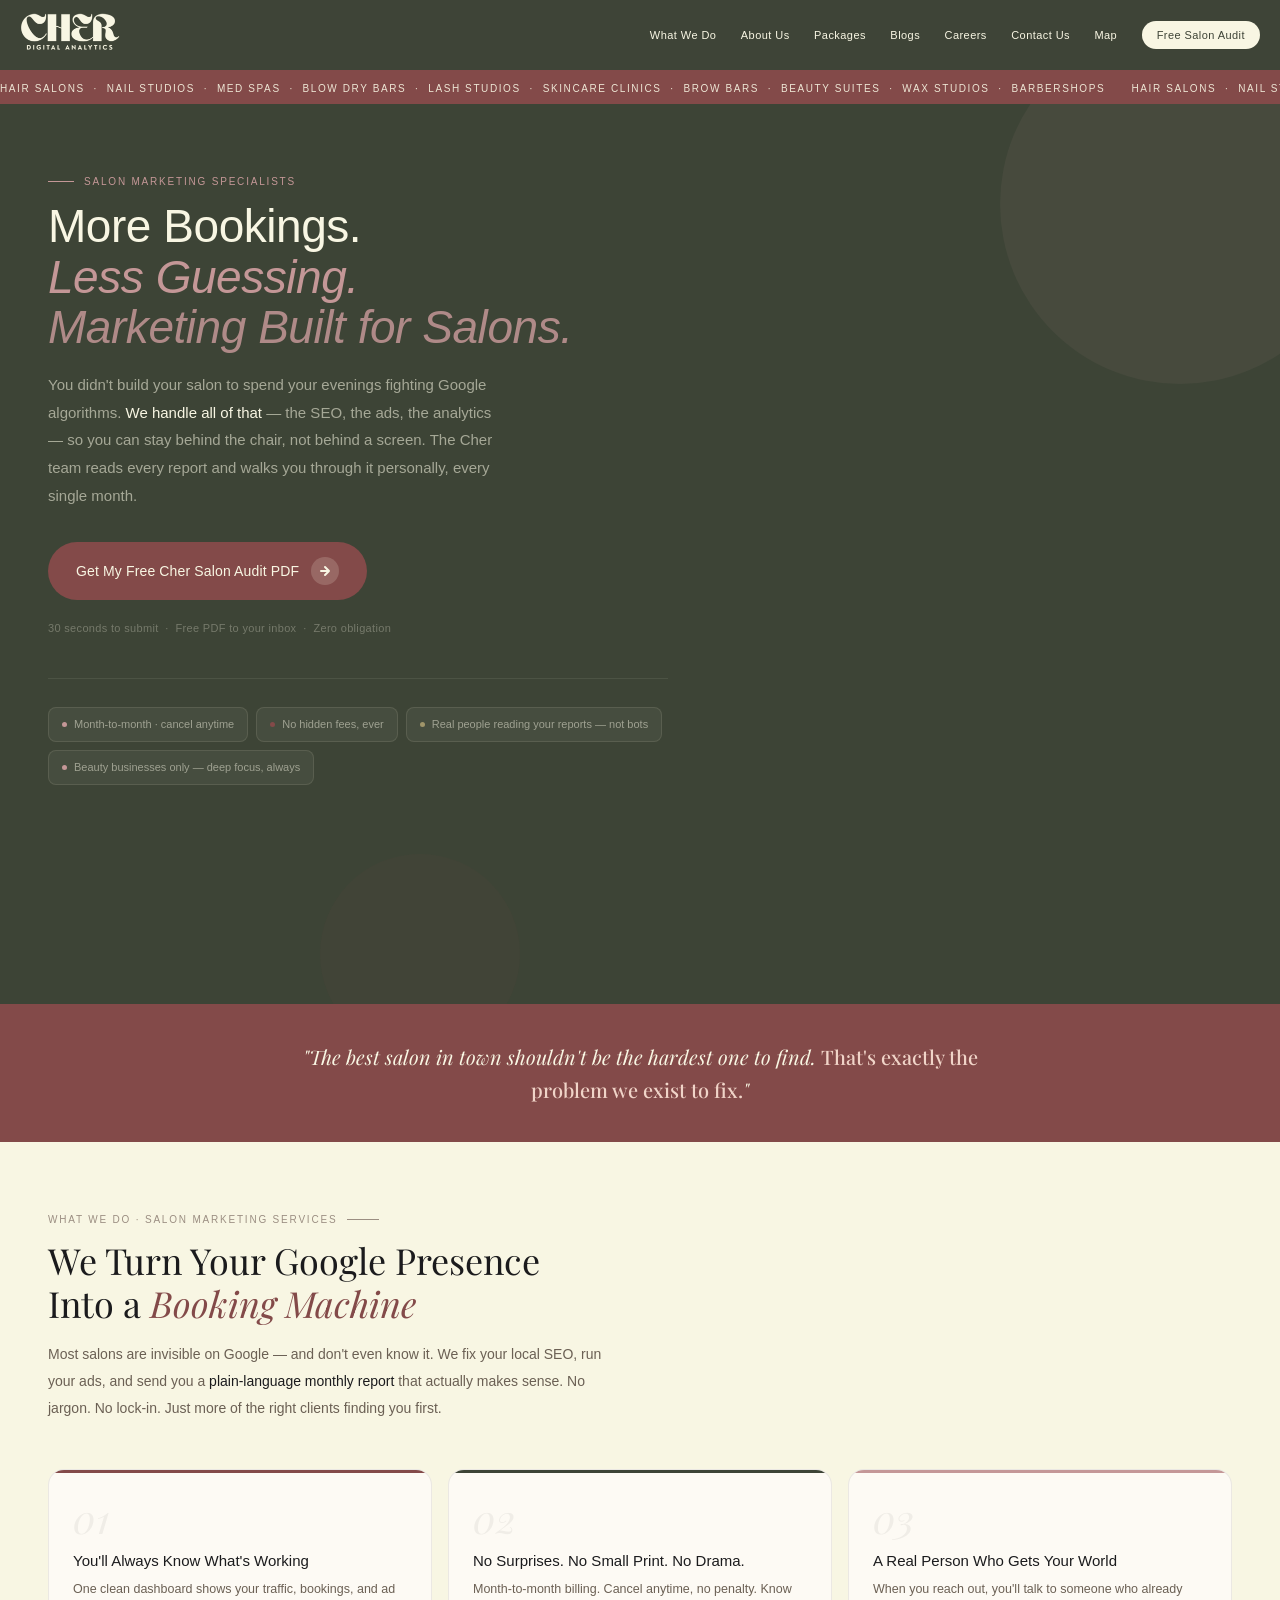
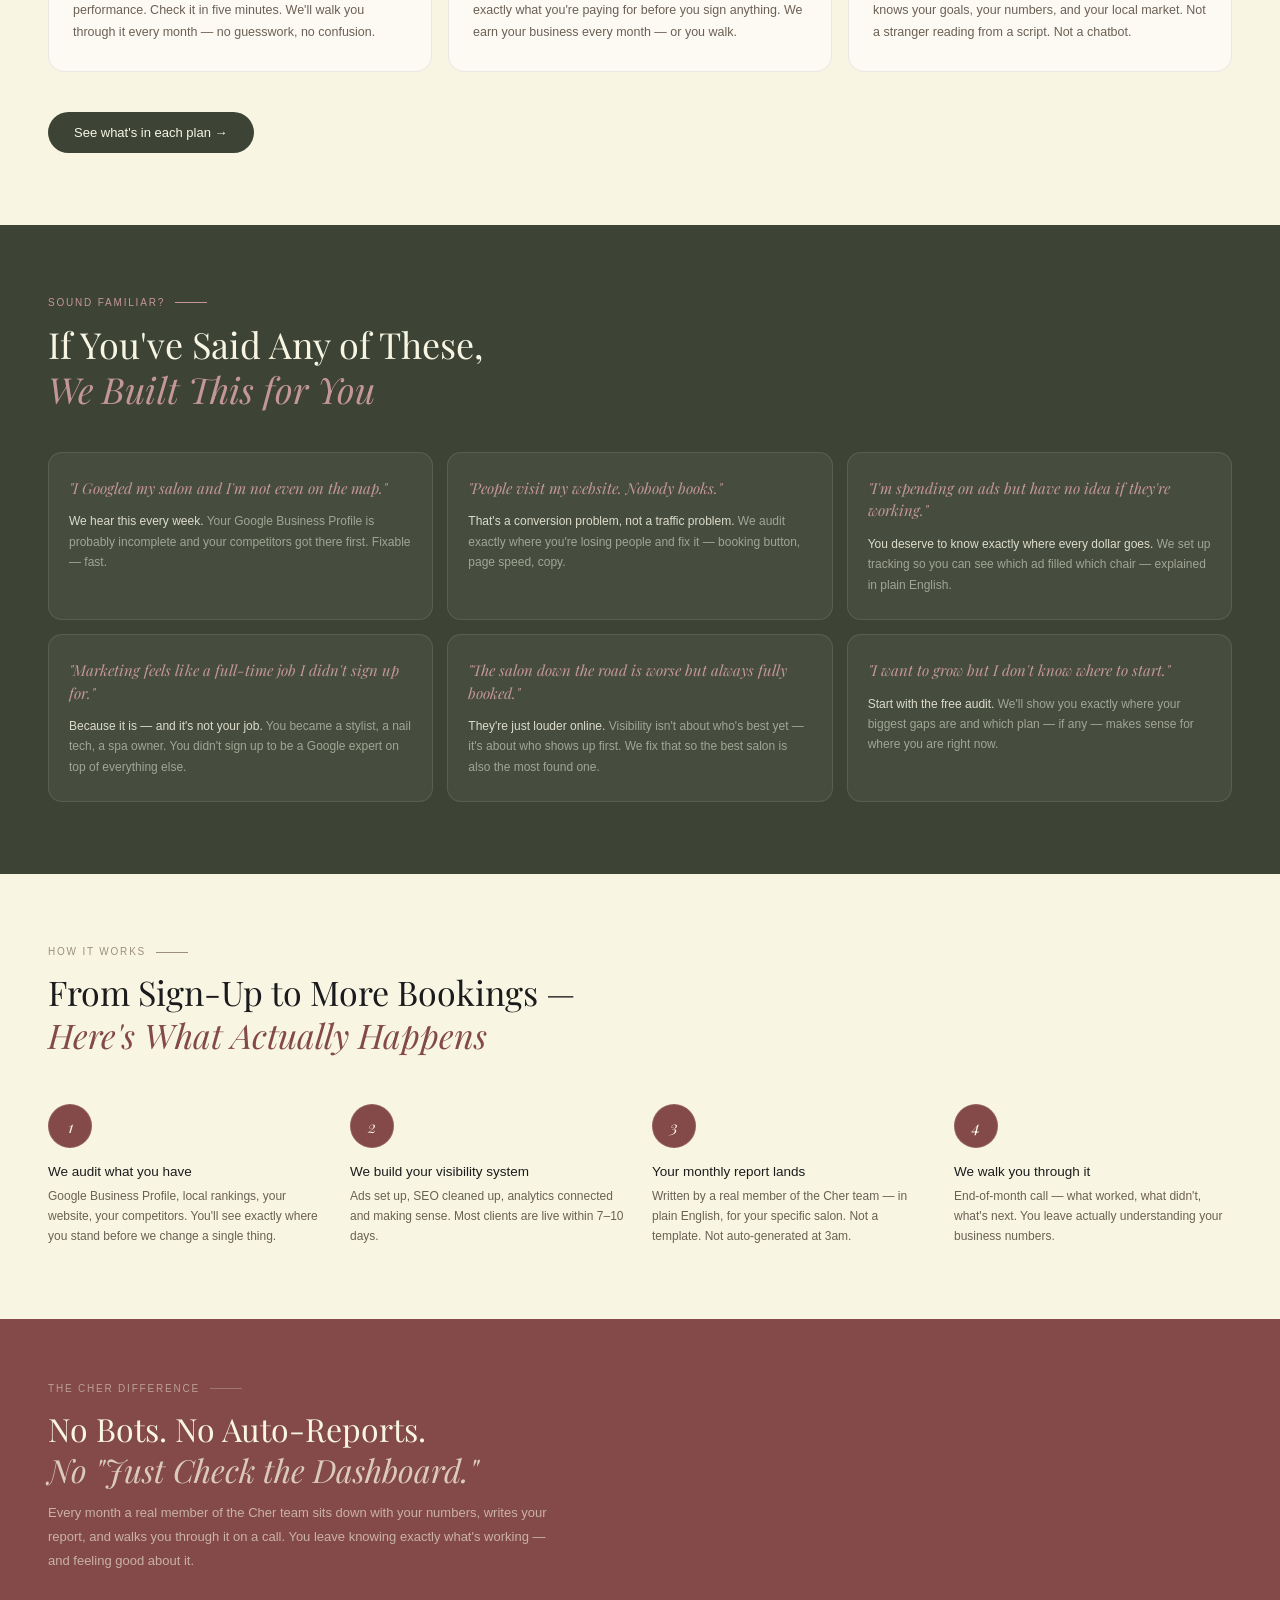
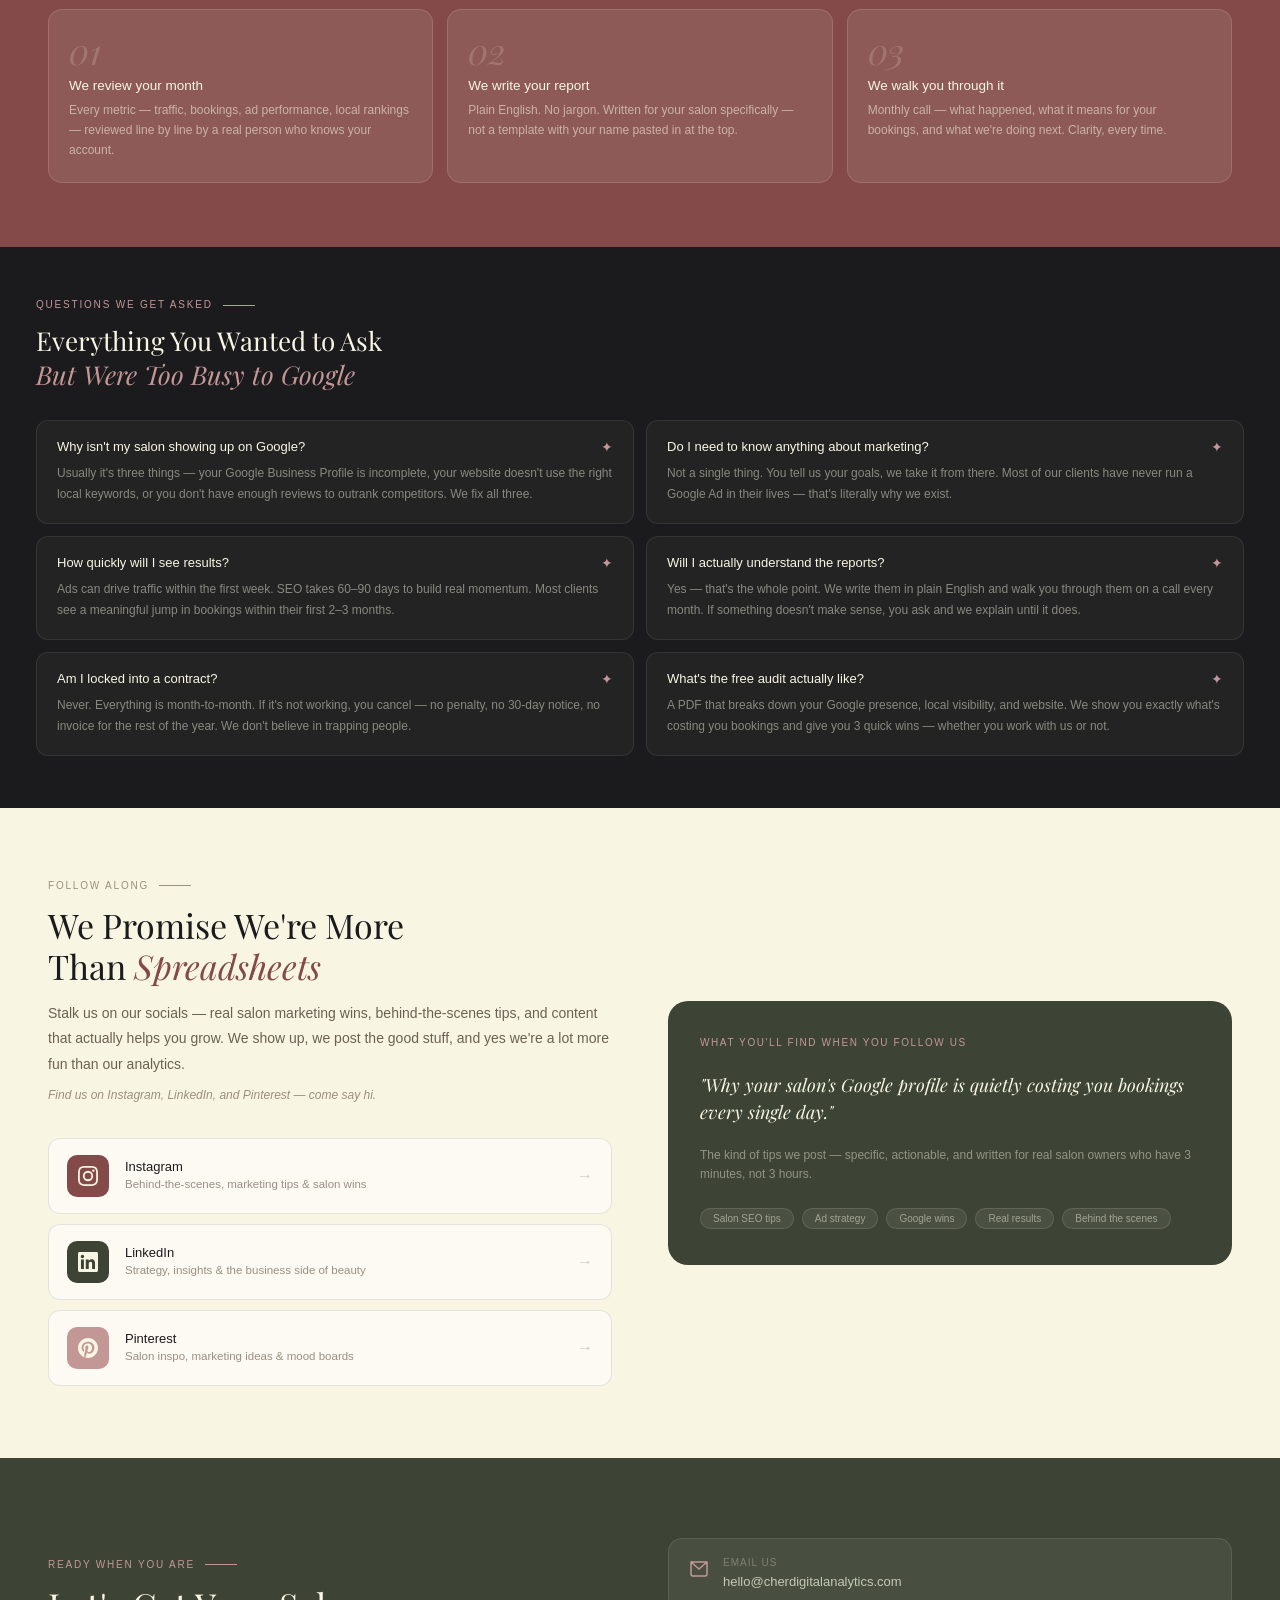
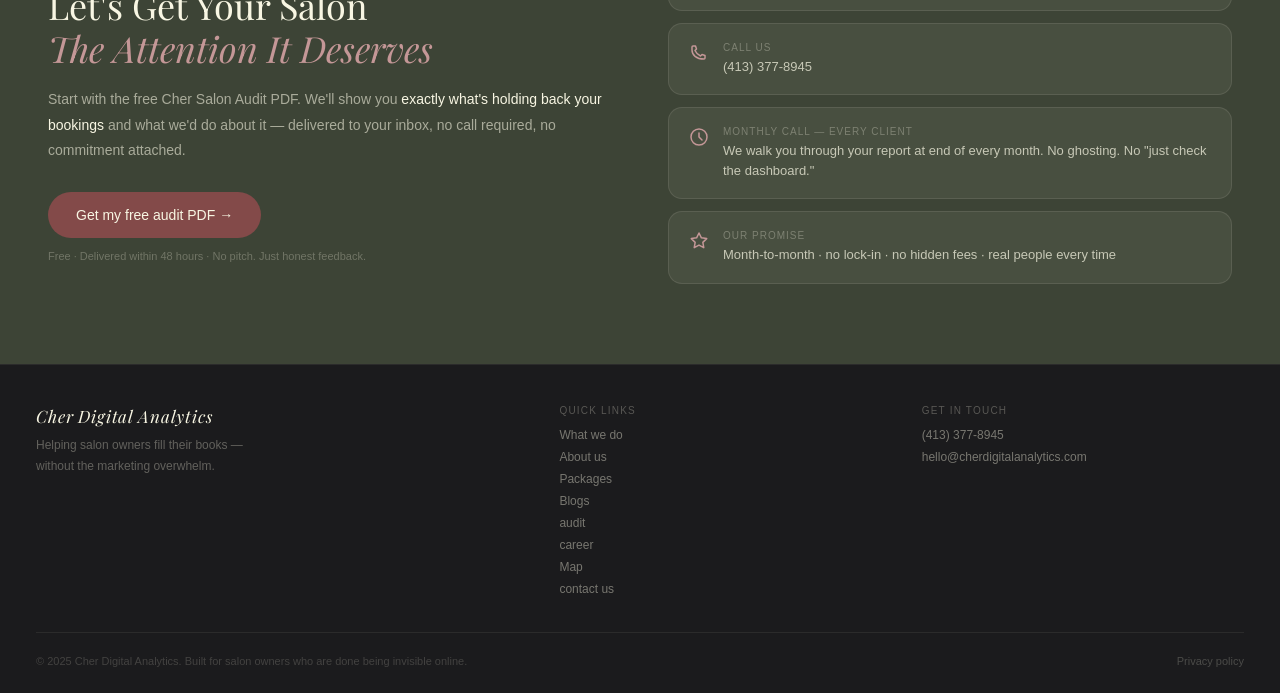
==== commit eea03487: "Add files via upload" ====
--- a/index.html
+++ b/index.html
@@ -7,6 +7,28 @@
 <meta name="description" content="Salon marketing built for beauty businesses that are done being invisible online. Local SEO, Google ads, and real strategy for hair salons, nail studios and spas.">
 <link rel="stylesheet" href="css/styles.css">
 </head>
+<style>
+  /* ── PROCESS ── */
+.process-section { background: var(--ivory); padding: 72px 48px; }
+.process-section h2 {
+  font-family: 'Playfair Display', Georgia, serif;
+  font-size: 34px; font-weight: 400; color: var(--black);
+  line-height: 1.25; margin-bottom: 48px;
+}
+.process-section h2 em { font-style: italic; color: var(--cord); }
+.process-steps { display: grid; grid-template-columns: repeat(4, minmax(0,1fr)); gap: 24px; }
+.process-step { display: flex; flex-direction: column; }
+.step-bubble {
+  width: 44px; height: 44px; border-radius: 50%;
+  background: var(--cord); display: flex;
+  align-items: center; justify-content: center;
+  margin-bottom: 16px;
+  font-family: 'Playfair Display', Georgia, serif;
+  font-size: 16px; font-style: italic; color: var(--ivory);
+}
+.process-step h4 { font-size: 13.5px; font-weight: 500; color: var(--black); margin-bottom: 8px; }
+.process-step p { font-size: 12px; color: #6B6054; line-height: 1.65; }
+</style>
 <body>
 
 <!-- NAV -->
@@ -19,7 +41,7 @@
   <div class="nav-btn">
     <input type="checkbox" id="nav-check">
 
-<label for="nav-check" class="nav-closer-overlay"></label>
+<label  class="nav-closer-overlay"></label>
     <label for="nav-check">
       <span></span>
       <span></span>
@@ -28,15 +50,16 @@
   </div>
   
   <div class="nav-links">
+    <label class="menu-content-wrapper">
     <a href="comparison_page.html">What We Do</a>
     <a href="about_page_final.html">About Us</a>
     <a href="packages_page_final.html">Packages</a>
     <a href="blog_page_seo.html">Blogs</a>
-    <a href="#">FAQ</a>
     <a href="careers_page.html">Careers</a>
     <a href="consultation_page.html">Contact Us</a>
     <a href="directory_page_seo.html">Map</a>
     <a href="free_audit_page.html" class="nav-cta">Free Salon Audit</a>
+    </label>
   </div>
 </nav>
 
--- a/css/styles.css
+++ b/css/styles.css
@@ -792,11 +792,15 @@
   cursor: default;
   -webkit-tap-highlight-color: transparent;
   outline: none;
-}
-
-/* Menu open (checked) ayinappudu matrame overlay kanipinchali */
+  pointer-events: none;
+}
+
+
+/* Menu open (checked)  */
 #nav-check:checked ~ .nav-closer-overlay {
   display: block;
+  pointer-events: auto
+  ;
 }
 
 /* --- MOBILE RESPONSIVE LOGIC --- */
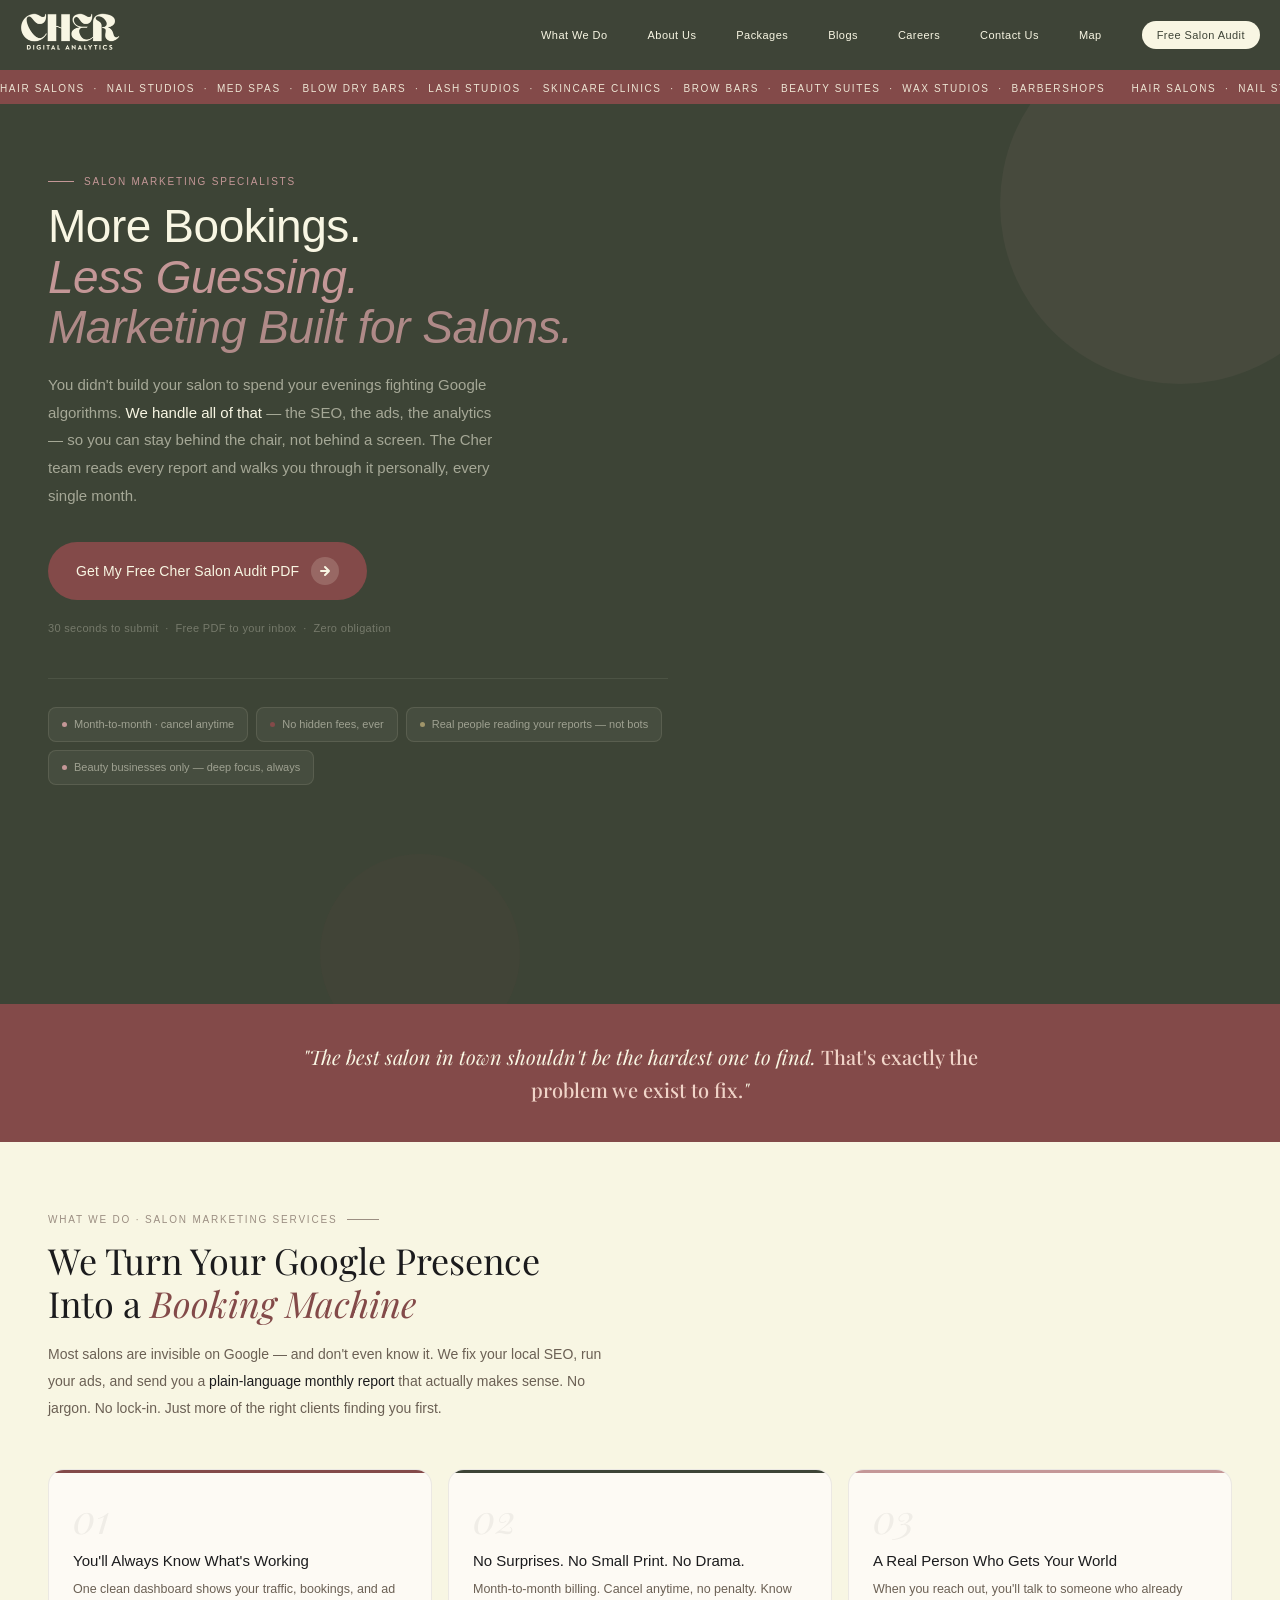
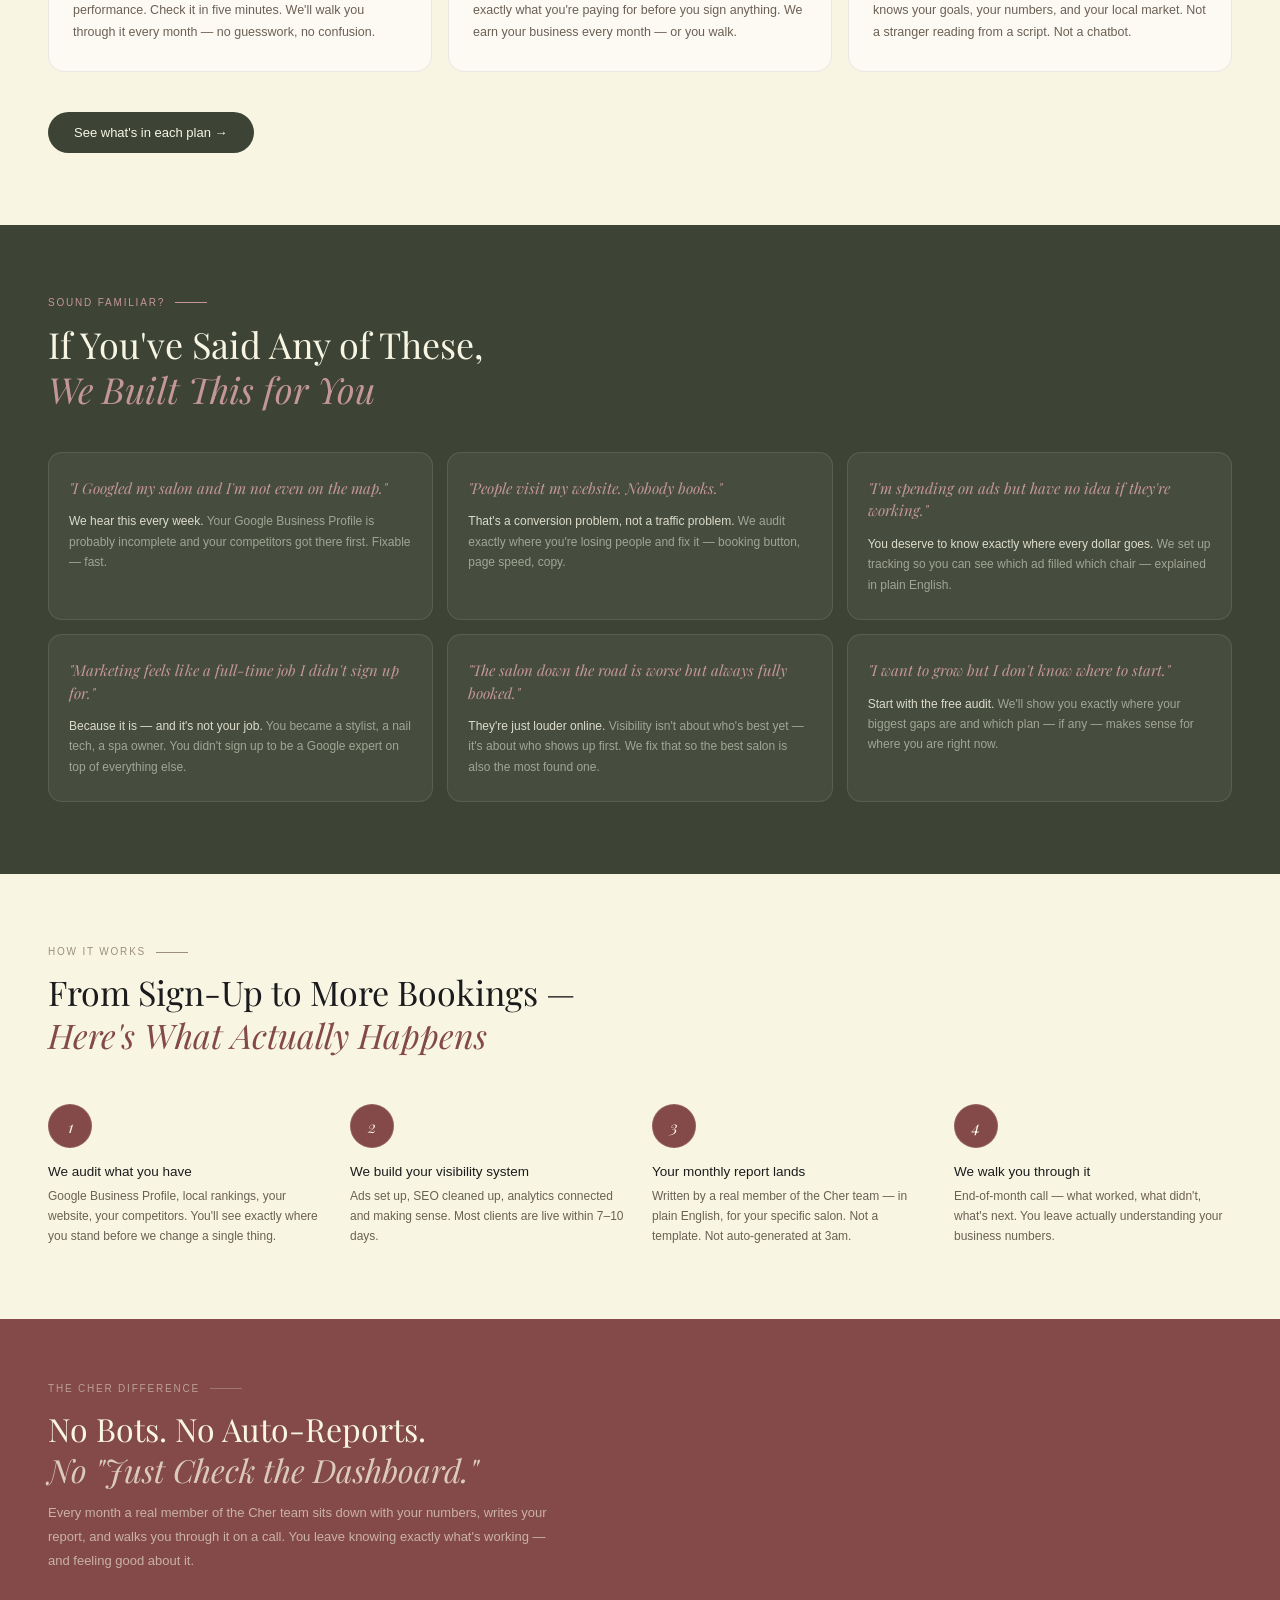
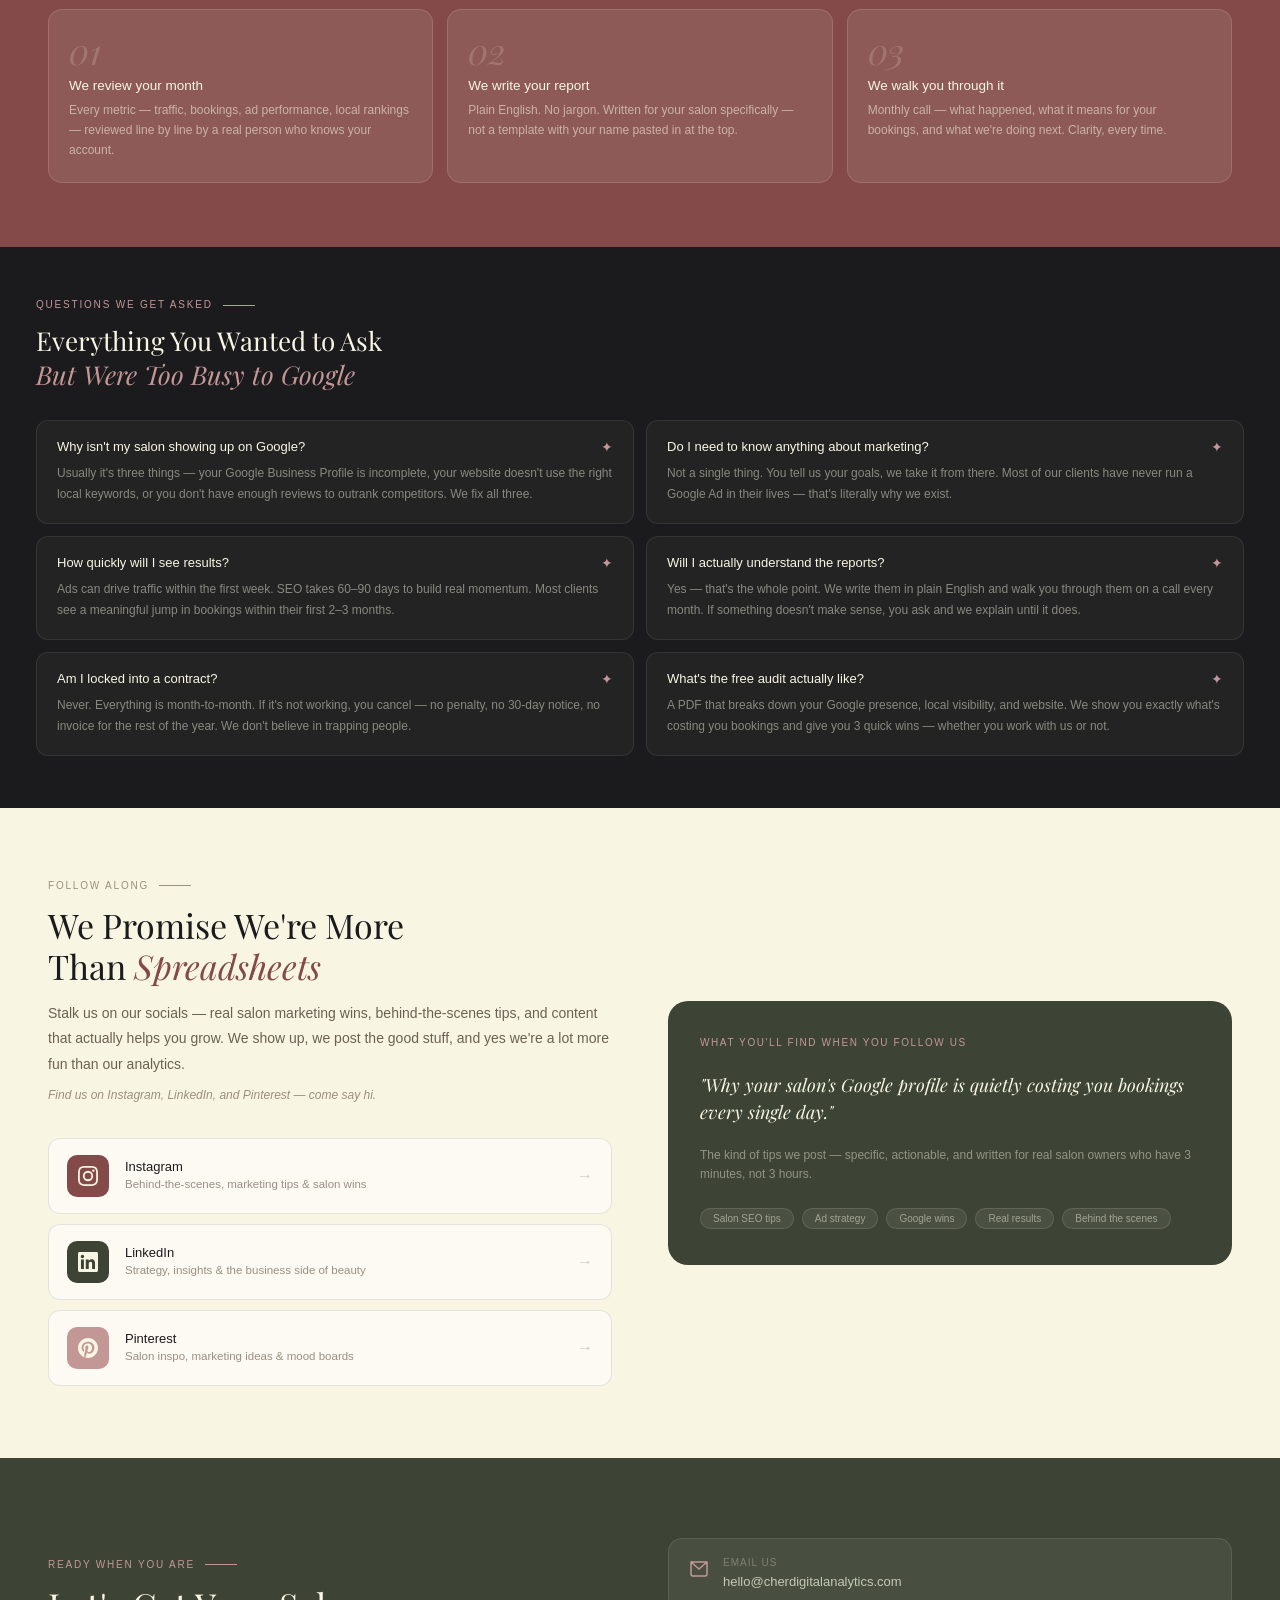
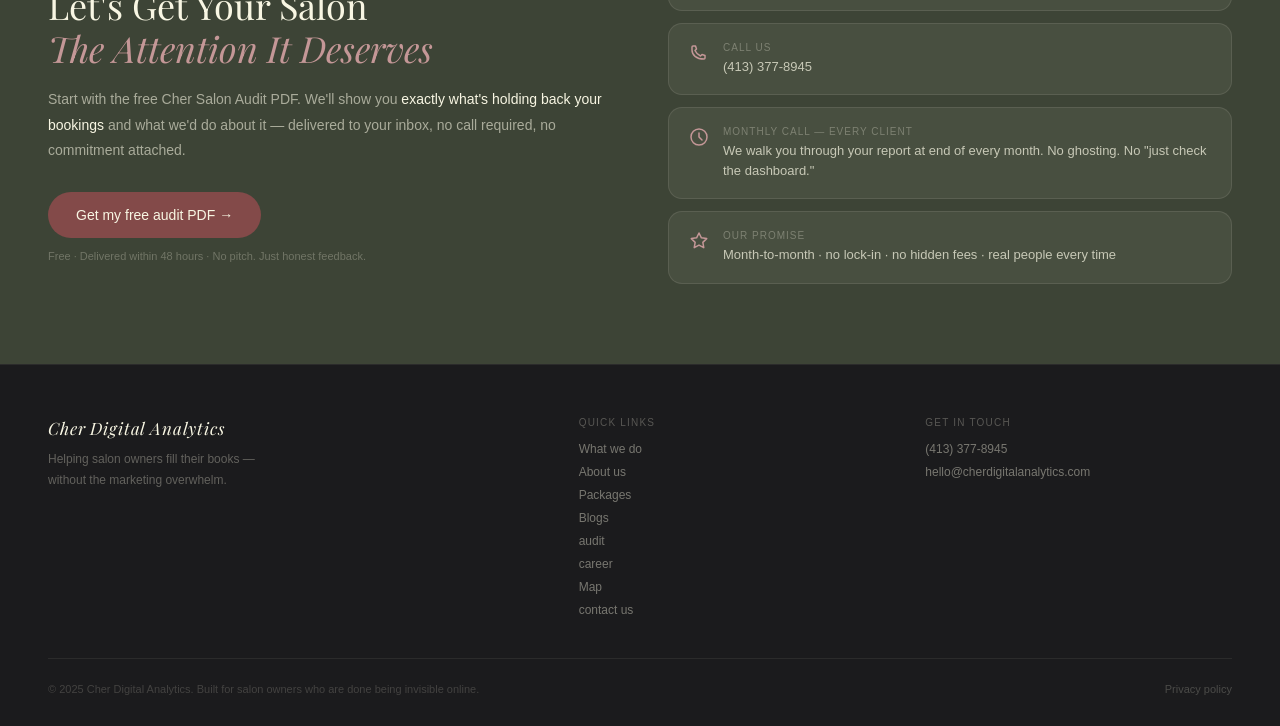
==== commit 401ffa54: "Add files via upload" ====
--- a/index.html
+++ b/index.html
@@ -50,7 +50,7 @@
   </div>
   
   <div class="nav-links">
-    <label class="menu-content-wrapper">
+    <!-- <label class="menu-content-wrapper"> -->
     <a href="comparison_page.html">What We Do</a>
     <a href="about_page_final.html">About Us</a>
     <a href="packages_page_final.html">Packages</a>
@@ -59,7 +59,7 @@
     <a href="consultation_page.html">Contact Us</a>
     <a href="directory_page_seo.html">Map</a>
     <a href="free_audit_page.html" class="nav-cta">Free Salon Audit</a>
-    </label>
+    <!-- </label> -->
   </div>
 </nav>
 
--- a/css/styles.css
+++ b/css/styles.css
@@ -2551,19 +2551,8 @@
 .faq-q { font-size: 13px; font-weight: 500; color: var(--ivory); margin-bottom: 8px; }
 .faq-a { font-size: 12px; color: rgba(248,246,227,0.48); line-height: 1.75; }
 
-/* ── FOOTER ── */
-.footer { background: var(--black); border-top: 0.5px solid rgba(248,246,227,0.07); padding: 40px 36px 24px; }
-.footer-top { display: grid; grid-template-columns: 1.5fr 1fr 1fr; gap: 40px; margin-bottom: 28px; }
-.footer-logo { font-family: 'Playfair Display', Georgia, serif; font-size: 17px; font-style: italic; color: var(--ivory); margin-bottom: 8px; }
-.footer-brand p { font-size: 12px; color: rgba(248,246,227,0.32); line-height: 1.75; max-width: 220px; }
-.footer-col-label { font-size: 10px; font-weight: 500; letter-spacing: 0.12em; text-transform: uppercase; color: rgba(248,246,227,0.28); margin-bottom: 12px; }
-.footer-link { font-size: 12px; color: rgba(248,246,227,0.42); display: block; margin-bottom: 8px; text-decoration: none; transition: color 0.15s; }
-.footer-link:hover { color: var(--rosy); }
-.footer-contact-item { font-size: 12px; color: rgba(248,246,227,0.42); margin-bottom: 8px; }
-.footer-bottom { border-top: 0.5px solid rgba(248,246,227,0.07); padding-top: 20px; display: flex; justify-content: space-between; align-items: center; }
-.footer-bottom p { font-size: 11px; color: rgba(248,246,227,0.18); line-height: 1.5; }
-.footer-privacy { font-size: 11px; color: rgba(248,246,227,0.22); text-decoration: none; }
-.footer-privacy:hover { color: var(--rosy); }
+
+
 
 @media (max-width: 1024px) {
   .dir-main { grid-template-columns: 1fr; }
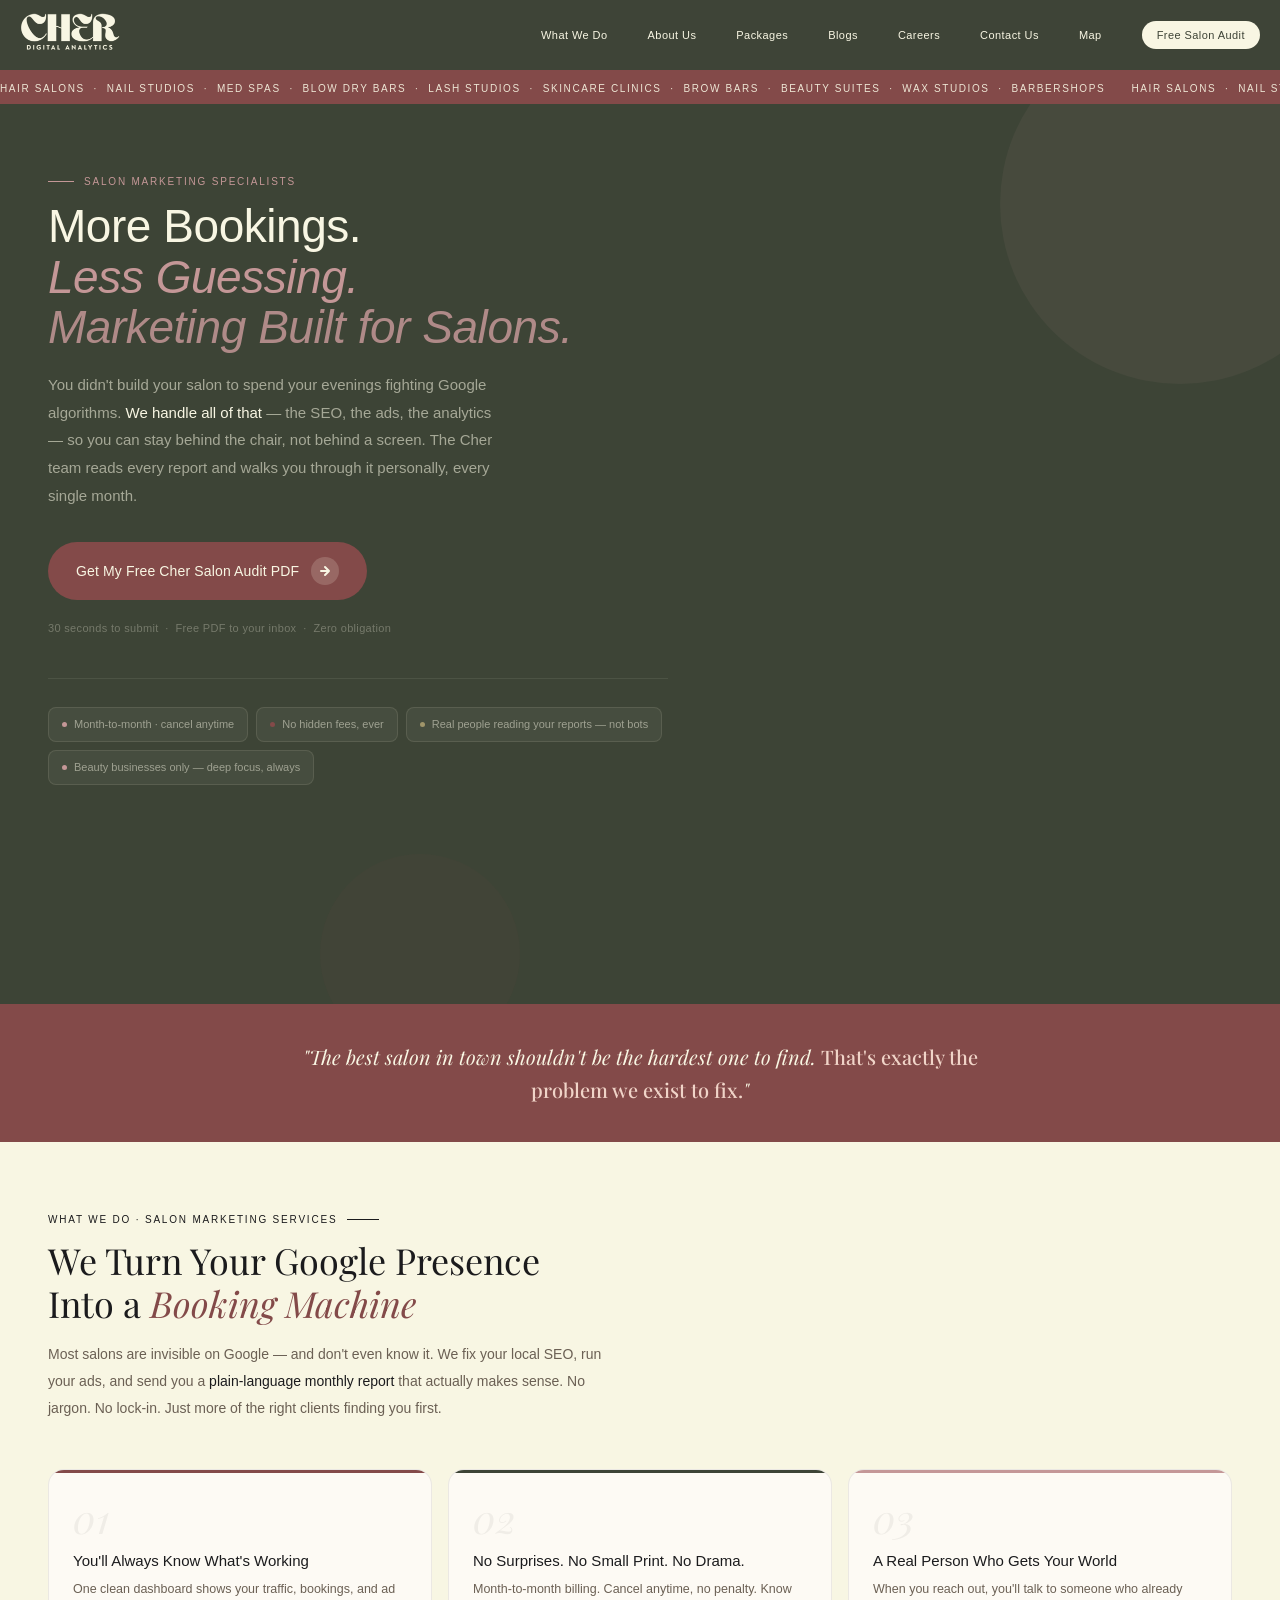
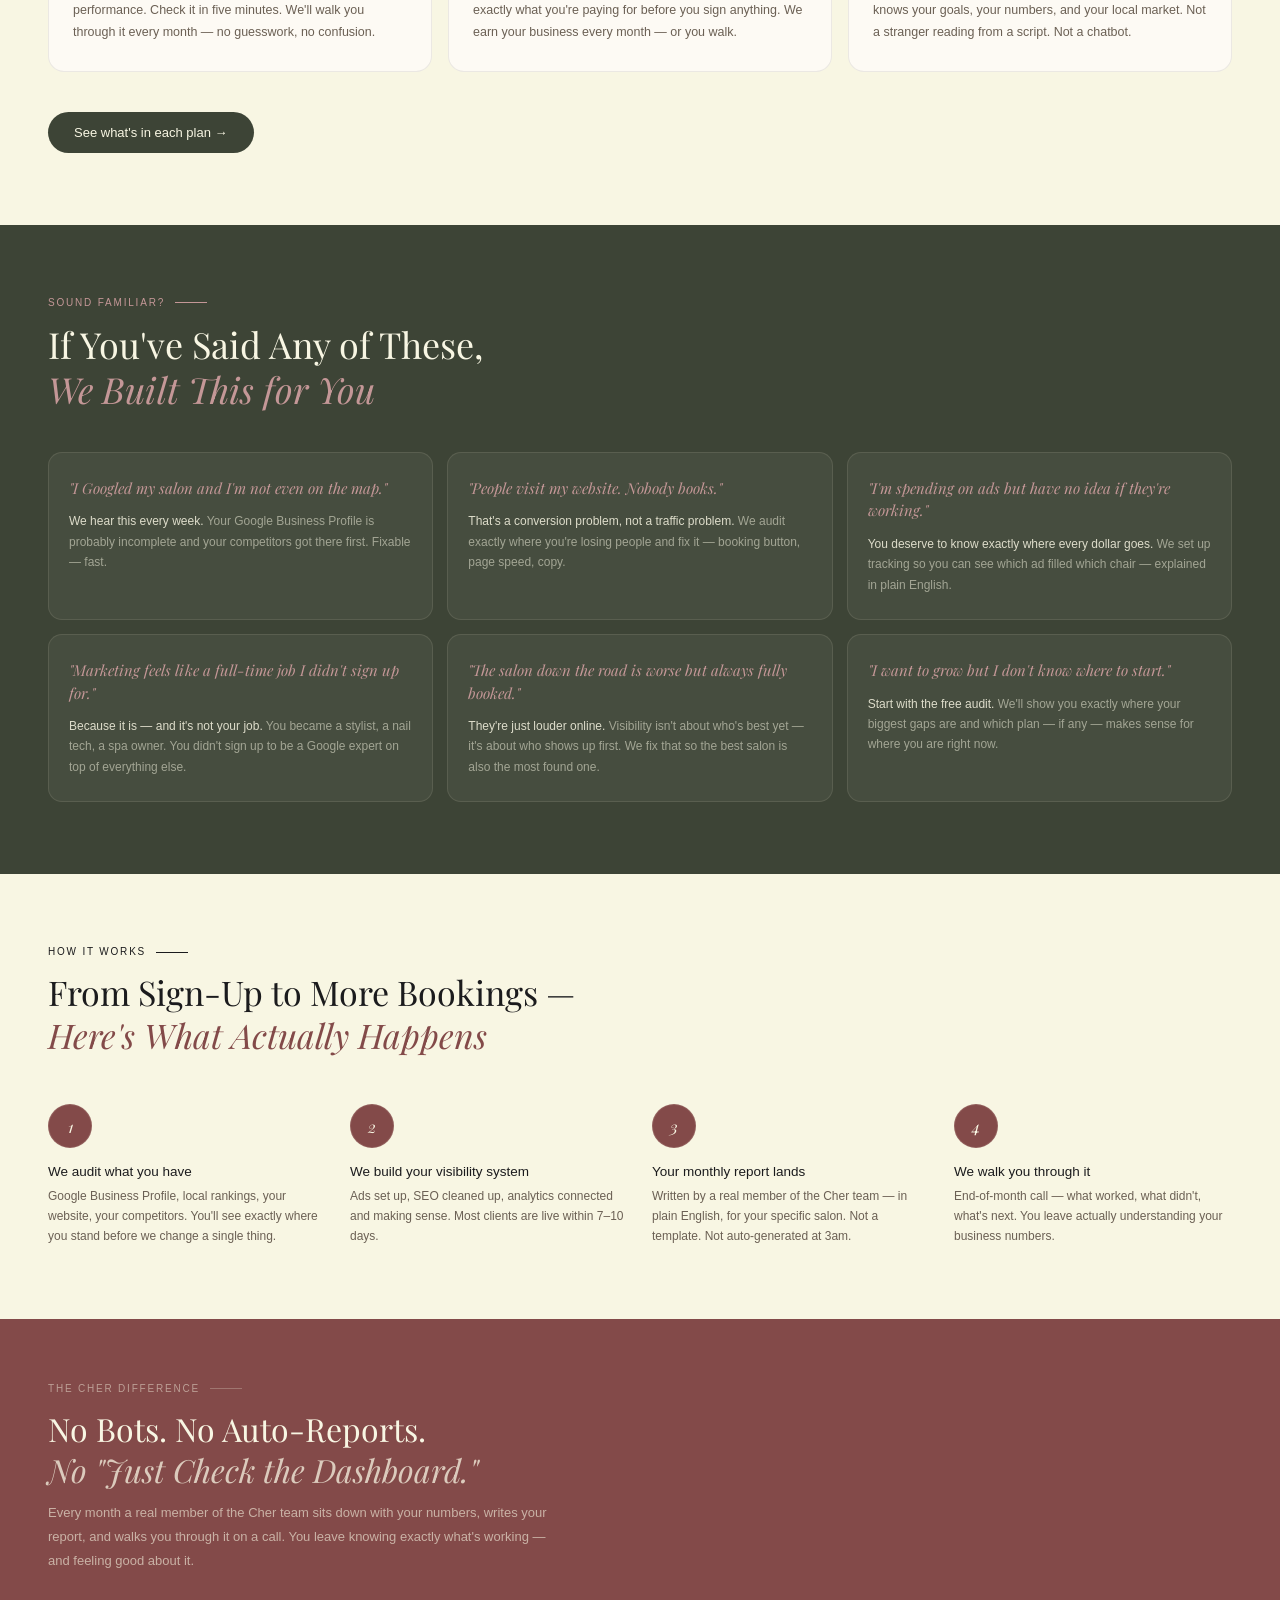
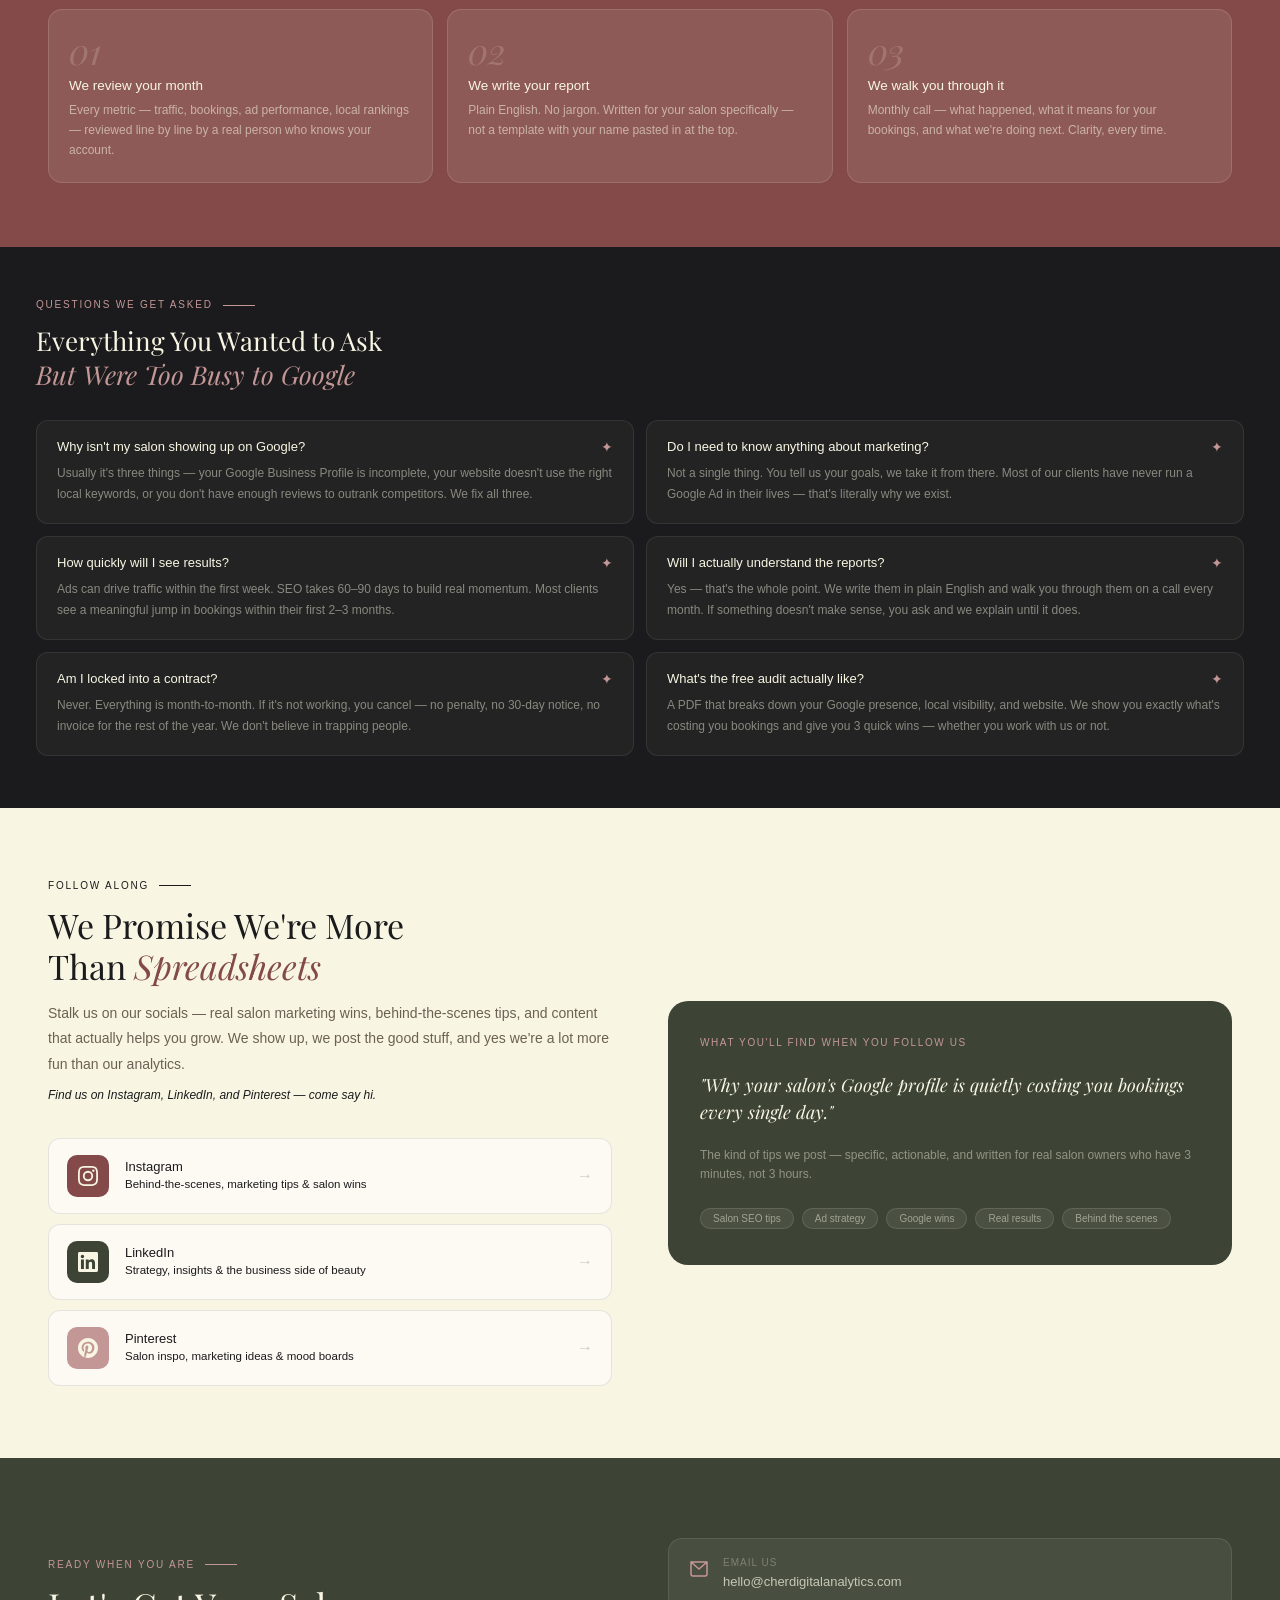
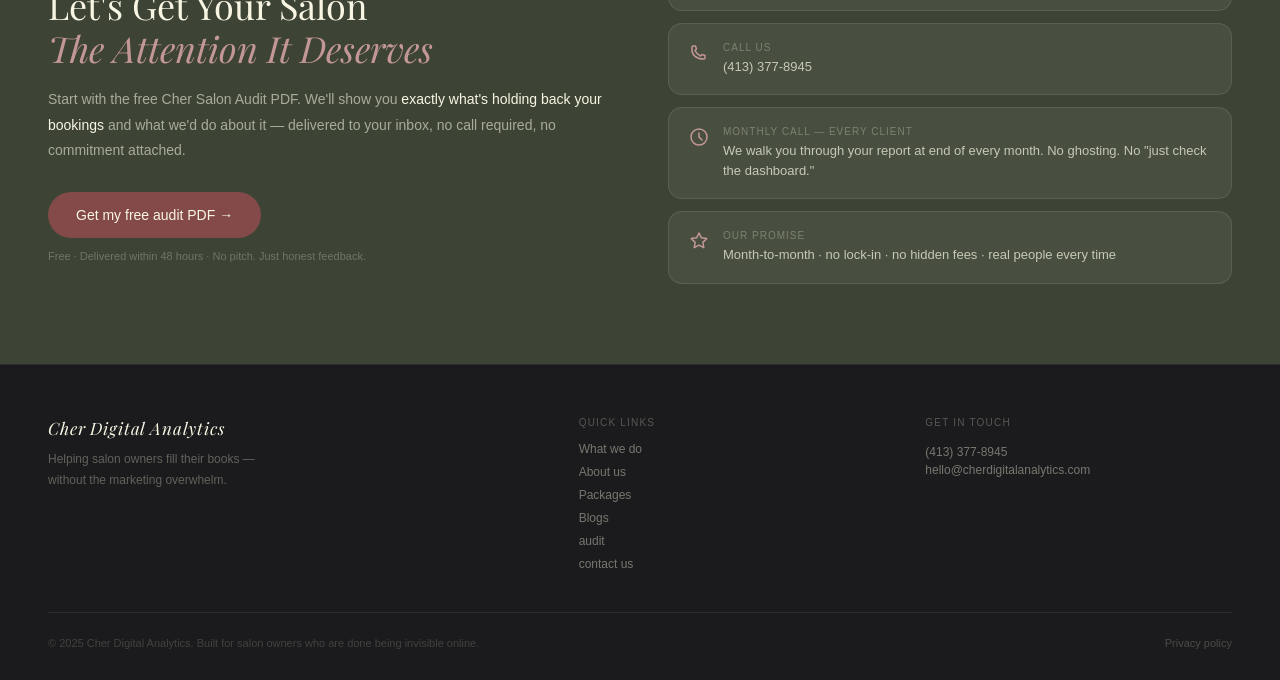
==== commit 6618d5c6: "Add files via upload" ====
--- a/index.html
+++ b/index.html
@@ -28,6 +28,13 @@
 }
 .process-step h4 { font-size: 13.5px; font-weight: 500; color: var(--black); margin-bottom: 8px; }
 .process-step p { font-size: 12px; color: #6B6054; line-height: 1.65; }
+@media (max-width: 600px) {
+  .process-steps {
+    display: grid;
+   grid-template-columns: repeat(2, minmax(0,1fr));
+    
+}
+}
 </style>
 <body>
 
@@ -86,7 +93,7 @@
       You didn't build your salon to spend your evenings fighting Google algorithms. <strong>We handle all of that</strong> — the SEO, the ads, the analytics — so you can stay behind the chair, not behind a screen. The Cher team reads every report and walks you through it personally, every single month.
     </p>
     <div class="cta-group">
-      <a href="#" class="btn-hero">
+      <a href="free_audit_page.html" class="btn-hero">
         Get My Free Cher Salon Audit PDF
         <span class="btn-arr"><svg viewBox="0 0 12 12"><path d="M2 6h8M6 2l4 4-4 4"/></svg></span>
       </a>
@@ -256,7 +263,7 @@
       <p>Stalk us on our socials — real salon marketing wins, behind-the-scenes tips, and content that actually helps you grow. We show up, we post the good stuff, and yes we're a lot more fun than our analytics.</p>
       <p class="sub-note">Find us on Instagram, LinkedIn, and Pinterest — come say hi.</p>
       <div class="social-cards">
-        <a href="https://instagram.com" target="_blank" class="social-card">
+        <a href="https://www.instagram.com/cherdigitalanalytics?igsh=MTZ5dWk3Z3cyOTZ6NA%3D%3D&utm_source=qr" target="_blank" class="social-card">
           <div class="social-icon" style="background:var(--cord);">
             <svg viewBox="0 0 24 24"><path d="M12 2.163c3.204 0 3.584.012 4.85.07 3.252.148 4.771 1.691 4.919 4.919.058 1.265.069 1.645.069 4.849 0 3.205-.012 3.584-.069 4.849-.149 3.225-1.664 4.771-4.919 4.919-1.266.058-1.644.07-4.85.07-3.204 0-3.584-.012-4.849-.07-3.26-.149-4.771-1.699-4.919-4.92-.058-1.265-.07-1.644-.07-4.849 0-3.204.013-3.583.07-4.849.149-3.227 1.664-4.771 4.919-4.919 1.266-.057 1.645-.069 4.849-.069zM12 0C8.741 0 8.333.014 7.053.072 2.695.272.273 2.69.073 7.052.014 8.333 0 8.741 0 12c0 3.259.014 3.668.072 4.948.2 4.358 2.618 6.78 6.98 6.98C8.333 23.986 8.741 24 12 24c3.259 0 3.668-.014 4.948-.072 4.354-.2 6.782-2.618 6.979-6.98.059-1.28.073-1.689.073-4.948 0-3.259-.014-3.667-.072-4.947-.196-4.354-2.617-6.78-6.979-6.98C15.668.014 15.259 0 12 0zm0 5.838a6.162 6.162 0 100 12.324 6.162 6.162 0 000-12.324zM12 16a4 4 0 110-8 4 4 0 010 8zm6.406-11.845a1.44 1.44 0 100 2.881 1.44 1.44 0 000-2.881z"/></svg>
           </div>
@@ -266,7 +273,7 @@
           </div>
           <div class="social-card-arrow">→</div>
         </a>
-        <a href="https://linkedin.com/company/cherdigitalanalytics" target="_blank" class="social-card">
+        <a href="https://www.linkedin.com/company/cherdigitalanalytics/posts/?feedView=all" target="_blank" class="social-card">
           <div class="social-icon" style="background:var(--olive);">
             <svg viewBox="0 0 24 24"><path d="M20.447 20.452h-3.554v-5.569c0-1.328-.027-3.037-1.852-3.037-1.853 0-2.136 1.445-2.136 2.939v5.667H9.351V9h3.414v1.561h.046c.477-.9 1.637-1.85 3.37-1.85 3.601 0 4.267 2.37 4.267 5.455v6.286zM5.337 7.433a2.062 2.062 0 01-2.063-2.065 2.064 2.064 0 112.063 2.065zm1.782 13.019H3.555V9h3.564v11.452zM22.225 0H1.771C.792 0 0 .774 0 1.729v20.542C0 23.227.792 24 1.771 24h20.451C23.2 24 24 23.227 24 22.271V1.729C24 .774 23.2 0 22.222 0h.003z"/></svg>
           </div>
@@ -276,7 +283,7 @@
           </div>
           <div class="social-card-arrow">→</div>
         </a>
-        <a href="https://pinterest.com" target="_blank" class="social-card">
+        <a href="https://www.pinterest.com/cherdigitalanalytics/?invite_code=0a62898b98db44f68b26e4aa1400467b&sender=592505032134619650" target="_blank" class="social-card">
           <div class="social-icon" style="background:var(--rosy);">
             <svg viewBox="0 0 24 24" fill="var(--ivory)"><path d="M12 0C5.373 0 0 5.373 0 12c0 5.084 3.163 9.426 7.627 11.174-.105-.949-.2-2.405.042-3.441.218-.937 1.407-5.965 1.407-5.965s-.359-.719-.359-1.782c0-1.668.967-2.914 2.171-2.914 1.023 0 1.518.769 1.518 1.69 0 1.029-.655 2.568-.994 3.995-.283 1.194.599 2.169 1.777 2.169 2.133 0 3.772-2.249 3.772-5.495 0-2.873-2.064-4.882-5.012-4.882-3.414 0-5.418 2.561-5.418 5.207 0 1.031.397 2.138.893 2.738a.36.36 0 01.083.345l-.333 1.36c-.053.22-.174.267-.402.161-1.499-.698-2.436-2.889-2.436-4.649 0-3.785 2.75-7.262 7.929-7.262 4.163 0 7.398 2.967 7.398 6.931 0 4.136-2.607 7.464-6.227 7.464-1.216 0-2.359-.632-2.75-1.378l-.748 2.853c-.271 1.043-1.002 2.35-1.492 3.146C9.57 23.812 10.763 24 12 24c6.627 0 12-5.373 12-12S18.627 0 12 0z"/></svg>
           </div>
@@ -310,7 +317,7 @@
       <div class="s-eyebrow">Ready when you are</div>
       <h2>Let's Get Your Salon<br><em>The Attention It Deserves</em></h2>
       <p>Start with the free Cher Salon Audit PDF. We'll show you <strong>exactly what's holding back your bookings</strong> and what we'd do about it — delivered to your inbox, no call required, no commitment attached.</p>
-      <a href="#" class="btn-contact">Get my free audit PDF →</a>
+      <a href="free_audit_page.html" class="btn-contact">Get my free audit PDF →</a>
       <div class="contact-reassure">Free · Delivered within 48 hours · No pitch. Just honest feedback.</div>
     </div>
     <div class="contact-right">
@@ -348,15 +355,15 @@
       <a class="footer-link" href="packages_page_final.html">Packages</a>
       <a class="footer-link" href="blog_page_seo.html">Blogs</a>
       <a class="footer-link" href="free_audit_page.html">audit</a>
-      <a class="footer-link" href="careers_page.html">career</a>
-       <a class="footer-link" href="directory_page_seo.html">Map</a>
+      <!-- <a class="footer-link" href="careers_page.html">career</a> -->
+       <!-- <a class="footer-link" href="directory_page_seo.html">Map</a> -->
       <a class="footer-link" href="consultation_page.html">contact us</a>
 
     </div>
     <div>
-      <div class="footer-col-label">Get in touch</div>
-      <div class="footer-contact-item">(413) 377-8945</div>
-      <div class="footer-contact-item">hello@cherdigitalanalytics.com</div>
+       <div class="footer-col-label">Get in touch</div>
+      <div class="footer-contact-item"><a href="tel:+(413) 377-8945">(413) 377-8945</a></div>
+      <div class="footer-contact-item"><a href="mailto:hello@cherdigitalanalytics.com">hello@cherdigitalanalytics.com</a></div>
     </div>
   </div>
   <div class="footer-bottom">
--- a/css/styles.css
+++ b/css/styles.css
@@ -487,10 +487,10 @@
 .what-section { padding: 72px 48px; background: var(--ivory); }
 .s-eyebrow {
   font-size: 10px; font-weight: 500; letter-spacing: 0.18em;
-  text-transform: uppercase; color: #9B8E82; margin-bottom: 14px;
+  text-transform: uppercase; color: #1B1B1D; margin-bottom: 14px;
   display: flex; align-items: center; gap: 10px;
 }
-.s-eyebrow::after { content: ''; width: 32px; height: 0.5px; background: #9B8E82; }
+.s-eyebrow::after { content: ''; width: 32px; height: 0.5px; background-color: #1B1B1D; }
 .what-section h2 {
   font-family: 'Playfair Display', Georgia, serif;
   font-size: 36px; font-weight: 400; color: var(--black);
@@ -633,8 +633,8 @@
 /* ── SOCIALS — THE GOOD BIT ── */
 .socials-section { background: var(--ivory); padding: 72px 48px; }
 .socials-inner { display: grid; grid-template-columns: 1fr 1fr; gap: 56px; align-items: center; }
-.socials-left .s-eyebrow { color: #9B8E82; }
-.socials-left .s-eyebrow::after { background: #9B8E82; }
+.socials-left .s-eyebrow { color: #1B1B1D; }
+.socials-left .s-eyebrow::after { background-color: #1B1B1D; }
 .socials-left h2 {
   font-family: 'Playfair Display', Georgia, serif;
   font-size: 34px; font-weight: 400; color: var(--black);
@@ -643,7 +643,7 @@
 .socials-left h2 em { font-style: italic; color: var(--cord); }
 .socials-left p { font-size: 14px; color: #6B6054; line-height: 1.85; margin-bottom: 8px; }
 .socials-left .sub-note {
-  font-size: 12px; color: #9B8E82; line-height: 1.65;
+  font-size: 12px; color: #1B1B1D; line-height: 1.65;
   font-style: italic; margin-bottom: 32px;
 }
 .social-cards { display: flex; flex-direction: column; gap: 10px; }
@@ -662,7 +662,7 @@
 .social-icon svg { width: 20px; height: 20px; fill: var(--ivory); }
 .social-card-text { flex: 1; }
 .social-card-name { font-size: 13px; font-weight: 500; color: var(--black); margin-bottom: 2px; }
-.social-card-desc { font-size: 11.5px; color: #9B8E82; line-height: 1.4; }
+.social-card-desc { font-size: 11.5px; color: #1B1B1D; line-height: 1.4; }
 .social-card-arrow { font-size: 16px; color: rgba(27,27,29,0.2); transition: color 0.2s; }
 .social-card:hover .social-card-arrow { color: var(--cord); }
 
@@ -734,7 +734,7 @@
 .footer-col-label { font-size: 10px; font-weight: 500; letter-spacing: 0.12em; text-transform: uppercase; color: rgba(248,246,227,0.28); margin-bottom: 14px; }
 .footer-link { font-size: 12px; color: rgba(248,246,227,0.42); display: block; margin-bottom: 9px; text-decoration: none; transition: color 0.15s; }
 .footer-link:hover { color: var(--rosy); }
-.footer-contact-item { font-size: 12px; color: rgba(248,246,227,0.42); margin-bottom: 9px; }
+.footer-contact-item a{ font-size: 12px; color: rgba(248,246,227,0.42); margin-bottom: 9px;text-decoration: none; }
 .footer-bottom { border-top: 0.5px solid rgba(248,246,227,0.07); padding-top: 22px; display: flex; justify-content: space-between; align-items: center; gap: 20px; }
 .footer-bottom p { font-size: 11px; color: rgba(248,246,227,0.18); line-height: 1.6; }
 .footer-privacy { font-size: 11px; color: rgba(248,246,227,0.22); text-decoration: none; transition: color 0.15s; white-space: nowrap; }
@@ -905,8 +905,8 @@
 /* ── COMPARISON TABLE SECTION ── */
 .compare-section { background: var(--ivory); padding: 80px 48px; }
 .cs-top { margin-bottom: 52px; display: grid; grid-template-columns: 1fr 1fr; gap: 48px; align-items: end; }
-.cs-left .s-ey { font-size: 10px; font-weight: 500; letter-spacing: .2em; text-transform: uppercase; color: #9B8E82; margin-bottom: 14px; display: flex; align-items: center; gap: 10px; }
-.s-ey::after { content: ''; width: 28px; height: .5px; background: #9B8E82; }
+.cs-left .s-ey { font-size: 10px; font-weight: 500; letter-spacing: .2em; text-transform: uppercase; color: #1B1B1D; margin-bottom: 14px; display: flex; align-items: center; gap: 10px; }
+.s-ey::after { content: ''; width: 28px; height: .5px; background-color: #1B1B1D; }
 .cs-left h2 { font-family: var(--serif); font-size: 38px; font-weight: 400; color: var(--black); line-height: 1.15; }
 .cs-left h2 em { font-style: italic; color: var(--cord); }
 .cs-right p { font-size: 14px; font-weight: 300; color: #6B6054; line-height: 1.88; }
@@ -916,7 +916,7 @@
 .compare-table { width: 100%; border-collapse: collapse; }
 .ct-head { display: grid; grid-template-columns: 200px repeat(4, minmax(0,1fr)); gap: 0; margin-bottom: 0; }
 .ct-head-cell { padding: 14px 18px; font-size: 11px; font-weight: 500; letter-spacing: .08em; text-transform: uppercase; text-align: center; color: rgba(248,246,227,.6); background: var(--black); }
-.ct-head-cell:first-child { background: transparent; text-align: left; color: #9B8E82; font-size: 10px; letter-spacing: .12em; border-radius: 0; }
+.ct-head-cell:first-child { background: transparent; text-align: left; color: #1B1B1D; font-size: 10px; letter-spacing: .12em; border-radius: 0; }
 .ct-head-cell.cher-col { background: var(--cord); color: var(--ivory); border-radius: 12px 12px 0 0; }
 .ct-head-cell.cher-col .col-badge { font-size: 9px; font-weight: 500; background: rgba(248,246,227,.15); color: rgba(248,246,227,.8); border-radius: 20px; padding: 2px 8px; display: inline-block; margin-top: 4px; letter-spacing: .06em; text-transform: none; }
 
@@ -937,7 +937,7 @@
 .maybe { display: flex; align-items: center; gap: 6px; font-size: 11.5px; font-weight: 500; color: var(--meh); }
 .maybe::before { content: ''; width: 7px; height: 7px; border-radius: 50%; background: var(--meh); flex-shrink: 0; }
 .row-label { font-size: 12px; color: var(--black); line-height: 1.4; }
-.row-sub { font-size: 11px; color: #9B8E82; font-weight: 300; margin-top: 2px; }
+.row-sub { font-size: 11px; color: #1B1B1D; font-weight: 300; margin-top: 2px; }
 
 /* ── AI SEARCH USP SECTION ── */
 .ai-section { background: var(--black); padding: 88px 48px; position: relative; overflow: hidden; }
@@ -993,10 +993,10 @@
 .pc-name { font-family: var(--serif); font-size: 20px; font-weight: 400; line-height: 1.2; margin-bottom: 6px; }
 .pc-tagline { font-size: 12px; font-weight: 300; line-height: 1.55; }
 .pc-body { padding: 16px 20px; border-top: .5px solid rgba(27,27,29,.08); }
-.pc-best-label { font-size: 9.5px; font-weight: 500; letter-spacing: .12em; text-transform: uppercase; color: #9B8E82; margin-bottom: 10px; }
+.pc-best-label { font-size: 9.5px; font-weight: 500; letter-spacing: .12em; text-transform: uppercase; color: #1B1B1D; margin-bottom: 10px; }
 .pc-best-items { display: flex; flex-direction: column; gap: 6px; }
 .pc-item { font-size: 12px; font-weight: 300; color: #5C5448; line-height: 1.45; display: flex; gap: 8px; }
-.pc-item::before { content: '·'; color: #9B8E82; flex-shrink: 0; margin-top: 0; }
+.pc-item::before { content: '·'; color: #1B1B1D; flex-shrink: 0; margin-top: 0; }
 .pc-warning { margin-top: 12px; padding: 10px 12px; border-radius: 8px; font-size: 11.5px; font-weight: 400; line-height: 1.5; }
 
 /* card colour schemes */
@@ -1031,7 +1031,7 @@
 /* ── OBJECTIONS ── */
 .objections { background: var(--ivory); padding: 80px 48px; }
 .obj-header { margin-bottom: 48px; }
-.obj-header .s-ey { font-size: 10px; font-weight: 500; letter-spacing: .2em; text-transform: uppercase; color: #9B8E82; margin-bottom: 14px; display: flex; align-items: center; gap: 10px; }
+.obj-header .s-ey { font-size: 10px; font-weight: 500; letter-spacing: .2em; text-transform: uppercase; color: #1B1B1D; margin-bottom: 14px; display: flex; align-items: center; gap: 10px; }
 .obj-header h2 { font-family: var(--serif); font-size: 36px; font-weight: 400; color: var(--black); line-height: 1.2; }
 .obj-header h2 em { font-style: italic; color: var(--cord); }
 .obj-grid { display: grid; grid-template-columns: repeat(3, minmax(0,1fr)); gap: 14px; }
@@ -1127,8 +1127,8 @@
 
 /* WHY WE EXIST */
 .why-section { background: var(--ivory); padding: 64px 40px; display: grid; grid-template-columns: 1fr 1fr; gap: 56px; align-items: center; }
-.s-ey { font-size: 10px; font-weight: 500; letter-spacing: .16em; text-transform: uppercase; color: #9B8E82; margin-bottom: 12px; display: flex; align-items: center; gap: 8px; }
-.s-ey::after { content: ''; width: 28px; height: .5px; background: #9B8E82; }
+.s-ey { font-size: 10px; font-weight: 500; letter-spacing: .16em; text-transform: uppercase; color: #1B1B1D; margin-bottom: 12px; display: flex; align-items: center; gap: 8px; }
+.s-ey::after { content: ''; width: 28px; height: .5px; background-color: #1B1B1D; }
 .why-section h2 { font-family: 'Playfair Display', Georgia, serif; font-size: 30px; font-weight: 400; color: var(--black); line-height: 1.25; margin-bottom: 16px; }
 .why-section h2 em { font-style: italic; color: var(--cord); }
 .why-section p { font-size: 14px; color: #1B1B1D; line-height: 1.85; margin-bottom: 14px; }
@@ -1174,7 +1174,7 @@
 .rb-hr { background: rgba(90,60,16,.1); color: #7A5A30; }
 
 .tc-name { font-family: 'Playfair Display', Georgia, serif; font-size: 19px; font-weight: 400; color: var(--black); margin-bottom: 2px; }
-.tc-title { font-size: 11px; color: #9B8E82; letter-spacing: .04em; }
+.tc-title { font-size: 11px; color: #1B1B1D; letter-spacing: .04em; }
 .tc-pun { font-size: 12px; color: var(--cord); font-style: italic; margin-top: 7px; line-height: 1.4; }
 
 .tc-body { padding: 16px 22px; flex: 1; }
@@ -1182,13 +1182,13 @@
 .tc-bio em { font-style: italic; color: var(--black); }
 
 .tc-does { background: rgba(27,27,29,.03); border-radius: 8px; padding: 12px 14px; }
-.tc-does-label { font-size: 9.5px; font-weight: 500; letter-spacing: .1em; text-transform: uppercase; color: #9B8E82; margin-bottom: 8px; }
+.tc-does-label { font-size: 9.5px; font-weight: 500; letter-spacing: .1em; text-transform: uppercase; color: #1B1B1D; margin-bottom: 8px; }
 .tc-does-item { display: flex; gap: 7px; align-items: flex-start; margin-bottom: 6px; font-size: 11.5px; color: #5C5448; line-height: 1.4; }
 .tc-does-item:last-child { margin-bottom: 0; }
 .tc-dot { width: 4px; height: 4px; border-radius: 50%; margin-top: 5px; flex-shrink: 0; }
 
 .tc-foot { padding: 12px 22px 16px; border-top: .5px solid rgba(27,27,29,.07); }
-.tc-sp-label { font-size: 9.5px; font-weight: 500; letter-spacing: .1em; text-transform: uppercase; color: #9B8E82; margin-bottom: 4px; }
+.tc-sp-label { font-size: 9.5px; font-weight: 500; letter-spacing: .1em; text-transform: uppercase; color: #1B1B1D; margin-bottom: 4px; }
 .tc-sp { font-size: 12px; color: #7A7060; font-style: italic; line-height: 1.45; }
 
 /* HOW WE WORK TOGETHER */
@@ -1285,7 +1285,7 @@
 .section-hd h2 { font-family: 'Playfair Display', Georgia, serif; font-size: 20px; font-weight: 400; color: var(--black); }
 .section-hd h2 em { font-style: italic; color: var(--cord); }
 .section-hd-line { flex: 1; height: 0.5px; background: rgba(27,27,29,0.1); }
-.section-hd-count { font-size: 11px; color: #9B8E82; background: rgba(27,27,29,0.05); padding: 3px 10px; border-radius: 20px; }
+.section-hd-count { font-size: 11px; color: #1B1B1D; background: rgba(27,27,29,0.05); padding: 3px 10px; border-radius: 20px; }
 
 /* FEATURED ARTICLE */
 .featured-article { background: var(--card); border: 1px solid rgba(27,27,29,0.09); border-radius: 18px; overflow: hidden; display: grid; grid-template-columns: 1fr 1fr; margin-bottom: 36px; text-decoration: none; transition: transform 0.2s, box-shadow 0.2s; }
@@ -1296,13 +1296,13 @@
 .featured-badge { position: absolute; top: 18px; left: 18px; z-index: 2; background: var(--cord); color: var(--ivory); font-size: 9px; font-weight: 500; letter-spacing: 0.12em; text-transform: uppercase; padding: 4px 11px; border-radius: 20px; }
 .fa-body { padding: 28px 26px 24px; display: flex; flex-direction: column; }
 .fa-cat { font-size: 10px; font-weight: 500; letter-spacing: 0.14em; text-transform: uppercase; color: var(--cord); margin-bottom: 10px; display: flex; align-items: center; gap: 6px; }
-.fa-cat span { color: #9B8E82; font-weight: 400; letter-spacing: 0; text-transform: none; }
+.fa-cat span { color: #1B1B1D; font-weight: 400; letter-spacing: 0; text-transform: none; }
 .fa-body h2 { font-family: 'Playfair Display', Georgia, serif; font-size: 22px; font-weight: 400; color: var(--black); line-height: 1.3; margin-bottom: 12px; }
 .fa-body p { font-size: 13px; color: #6B6054; line-height: 1.8; margin-bottom: 20px; flex: 1; }
 .fa-meta { display: flex; align-items: center; justify-content: space-between; padding-top: 16px; border-top: 0.5px solid rgba(27,27,29,0.07); }
 .author-chip { display: flex; align-items: center; gap: 8px; }
 .author-av { width: 30px; height: 30px; border-radius: 50%; background: var(--cord); display: flex; align-items: center; justify-content: center; font-size: 10px; font-weight: 500; color: var(--ivory); flex-shrink: 0; }
-.author-info { font-size: 11px; color: #9B8E82; line-height: 1.4; }
+.author-info { font-size: 11px; color: #1B1B1D; line-height: 1.4; }
 .author-info strong { font-weight: 500; color: #6B6054; display: block; }
 .read-btn { display: inline-flex; align-items: center; gap: 6px; font-size: 12px; font-weight: 500; color: var(--cord); transition: gap 0.15s; }
 .read-btn:hover { gap: 9px; }
@@ -1333,7 +1333,7 @@
 .bc-body h3 { font-family: 'Playfair Display', Georgia, serif; font-size: 15.5px; font-weight: 400; color: var(--black); line-height: 1.35; margin-bottom: 9px; flex: 1; }
 .bc-body p { font-size: 12px; color: #6B6054; line-height: 1.65; margin-bottom: 14px; }
 .bc-footer { display: flex; align-items: center; justify-content: space-between; padding-top: 11px; border-top: 0.5px solid rgba(27,27,29,0.06); }
-.bc-date { font-size: 11px; color: #9B8E82; }
+.bc-date { font-size: 11px; color: #1B1B1D; }
 .bc-time { font-size: 11px; color: var(--cord); font-weight: 500; }
 
 /* LIST POSTS */
@@ -1344,7 +1344,7 @@
 .lp-content { flex: 1; }
 .lp-cat { font-size: 10px; font-weight: 500; letter-spacing: 0.12em; text-transform: uppercase; color: var(--cord); margin-bottom: 5px; }
 .lp-content h3 { font-size: 14px; font-weight: 500; color: var(--black); line-height: 1.4; margin-bottom: 4px; }
-.lp-content p { font-size: 12px; color: #9B8E82; line-height: 1.5; }
+.lp-content p { font-size: 12px; color: #1B1B1D; line-height: 1.5; }
 .lp-meta { font-size: 11px; color: #B0A898; margin-top: 6px; }
 .lp-arrow { font-size: 16px; color: rgba(27,27,29,0.15); flex-shrink: 0; margin-top: 3px; transition: color 0.15s, transform 0.15s; }
 .list-post:hover .lp-arrow { color: var(--cord); transform: translateX(3px); }
@@ -1353,7 +1353,7 @@
 .pagination { display: flex; align-items: center; justify-content: center; gap: 8px; margin-top: 8px; }
 .page-btn { width: 36px; height: 36px; display: flex; align-items: center; justify-content: center; border-radius: 8px; border: 1px solid rgba(27,27,29,0.12); font-size: 13px; font-weight: 500; color: #6B6054; cursor: pointer; text-decoration: none; transition: all 0.15s; background: var(--card); }
 .page-btn:hover, .page-btn.active { background: var(--cord); color: var(--ivory); border-color: var(--cord); }
-.page-btn.dots { border: none; background: transparent; color: #9B8E82; cursor: default; }
+.page-btn.dots { border: none; background: transparent; color: #1B1B1D; cursor: default; }
 .page-btn.next { width: auto; padding: 0 16px; gap: 6px; display: flex; align-items: center; }
 
 /* ═══ SIDEBAR ═══ */
@@ -1363,7 +1363,7 @@
 .s-card-hd { padding: 15px 18px 12px; border-bottom: 0.5px solid rgba(27,27,29,0.07); }
 .s-card-hd h3 { font-family: 'Playfair Display', Georgia, serif; font-size: 15px; font-weight: 400; color: var(--black); }
 .s-card-hd h3 em { font-style: italic; color: var(--cord); }
-.s-card-hd p { font-size: 11px; color: #9B8E82; margin-top: 2px; line-height: 1.4; }
+.s-card-hd p { font-size: 11px; color: #1B1B1D; margin-top: 2px; line-height: 1.4; }
 .s-card-body { padding: 14px 18px 16px; }
 
 /* Audit CTA card */
@@ -1385,8 +1385,8 @@
 .topic-left { display: flex; align-items: center; gap: 9px; }
 .topic-dot { width: 6px; height: 6px; border-radius: 50%; flex-shrink: 0; }
 .topic-name { font-size: 12.5px; color: var(--black); }
-.topic-desc { font-size: 11px; color: #9B8E82; margin-top: 1px; }
-.topic-badge { font-size: 10px; color: #9B8E82; background: rgba(27,27,29,0.05); padding: 2px 8px; border-radius: 20px; flex-shrink: 0; }
+.topic-desc { font-size: 11px; color: #1B1B1D; margin-top: 1px; }
+.topic-badge { font-size: 10px; color: #1B1B1D; background: rgba(27,27,29,0.05); padding: 2px 8px; border-radius: 20px; flex-shrink: 0; }
 
 /* Popular posts */
 .popular-item { display: flex; gap: 12px; align-items: flex-start; padding: 10px 0; border-bottom: 0.5px solid rgba(27,27,29,0.06); text-decoration: none; transition: opacity 0.15s; }
@@ -1394,7 +1394,7 @@
 .popular-item:hover { opacity: 0.72; }
 .pop-num { font-family: 'Playfair Display', Georgia, serif; font-size: 20px; font-style: italic; color: rgba(27,27,29,0.1); min-width: 22px; line-height: 1; margin-top: 1px; flex-shrink: 0; }
 .pop-title { font-size: 12px; font-weight: 500; color: var(--black); line-height: 1.4; margin-bottom: 3px; }
-.pop-cat { font-size: 11px; color: #9B8E82; }
+.pop-cat { font-size: 11px; color: #1B1B1D; }
 
 /* Newsletter */
 .nl-card { background: var(--cord); border-radius: 14px; padding: 22px 18px; }
@@ -1547,8 +1547,8 @@
 .bottom-cta-left h3 { font-family: Georgia, serif; font-size: 17px; font-weight: 400; color: #2C2A20; margin-bottom: 5px; }
 .bottom-cta-left p { font-size: 12px; color: #7A7060; line-height: 1.65; }
 .bottom-cta-left p em { color: #9B9080; font-style: italic; }
-.bottom-cta-btn { background: #3d4436; color: #F2EDE0; font-size: 13px; font-weight: 500; padding: 11px 20px; border-radius: 6px; border: none; cursor: pointer; font-family: inherit; white-space: nowrap; flex-shrink: 0; transition: background 0.15s; }
-.bottom-cta-btn:hover { background: #2a2c1f; }
+.bottom-cta-btn a { background: #3d4436; color: #F2EDE0; font-size: 13px;text-decoration: none; font-weight: 500; padding: 11px 20px; border-radius: 6px; border: none; cursor: pointer; font-family: inherit; white-space: nowrap; flex-shrink: 0; transition: background 0.15s; }
+.bottom-cta-btn a:hover { background: #2a2c1f; }
 
 
 @media (max-width: 768px) {
@@ -1658,7 +1658,7 @@
   font-weight: 500;
   letter-spacing: .18em;
   text-transform: uppercase;
-  color: #9B8E82;
+  color: #1B1B1D;
   margin-bottom: 10px;
   display: flex;
   align-items: center;
@@ -1750,7 +1750,7 @@
 .cp-note {
   font-size: 11px;
   font-weight: 300;
-  color: #9B8E82;
+  color: #1B1B1D;
   text-align: center;
   margin-top: 12px;
   font-family: -apple-system, BlinkMacSystemFont, 'Segoe UI', sans-serif;
@@ -1824,7 +1824,7 @@
 .cp-bottom-text {
   font-size: 11px;
   font-weight: 300;
-  color: #9B8E82;
+  color: #1B1B1D;
   font-family: -apple-system, BlinkMacSystemFont, 'Segoe UI', sans-serif;
 }
 .cp-bottom-link {
@@ -1893,8 +1893,8 @@
 /* JOB LISTINGS */
 .listings { padding: 56px 48px 72px; }
 .listings-header { display: flex; align-items: center; justify-content: space-between; margin-bottom: 36px; }
-.lh-title { font-size: 10px; font-weight: 500; letter-spacing: .2em; text-transform: uppercase; color: #9B8E82; display: flex; align-items: center; gap: 10px; }
-.lh-title::after { content: ''; width: 32px; height: .5px; background: #9B8E82; }
+.lh-title { font-size: 10px; font-weight: 500; letter-spacing: .2em; text-transform: uppercase; color: #1B1B1D; display: flex; align-items: center; gap: 10px; }
+.lh-title::after { content: ''; width: 32px; height: .5px; background-color: #1B1B1D; }
 .lh-badge { font-size: 11px; color: var(--cord); background: rgba(131,74,73,.08); border: .5px solid rgba(131,74,73,.15); border-radius: 20px; padding: 4px 12px; font-weight: 500; }
 
 /* JOB CARD */
@@ -1910,14 +1910,14 @@
 .tag-remote { background: rgba(61,68,54,.1); color: var(--olive); }
 .tag-india { background: rgba(27,27,29,.06); color: #6B6054; }
 .jc-title { font-family: var(--serif); font-size: 26px; font-weight: 400; color: var(--black); line-height: 1.2; margin-bottom: 6px; }
-.jc-subtitle { font-size: 13px; font-weight: 300; color: #9B8E82; }
+.jc-subtitle { font-size: 13px; font-weight: 300; color: #1B1B1D; }
 .jc-apply-top { display: flex; flex-direction: column; align-items: flex-end; gap: 8px; }
 .jc-salary { font-family: var(--serif); font-size: 20px; font-weight: 400; font-style: italic; color: var(--cord); white-space: nowrap; }
-.jc-start { font-size: 11px; font-weight: 300; color: #9B8E82; text-align: right; }
+.jc-start { font-size: 11px; font-weight: 300; color: #1B1B1D; text-align: right; }
 
 .jc-body { padding: 24px 28px; }
 .jc-grid { display: grid; grid-template-columns: 1fr 1fr; gap: 24px; margin-bottom: 24px; }
-.jc-block-label { font-size: 9.5px; font-weight: 500; letter-spacing: .14em; text-transform: uppercase; color: #9B8E82; margin-bottom: 10px; }
+.jc-block-label { font-size: 9.5px; font-weight: 500; letter-spacing: .14em; text-transform: uppercase; color: #1B1B1D; margin-bottom: 10px; }
 .jc-list { list-style: none; display: flex; flex-direction: column; gap: 6px; }
 .jc-list li { font-size: 12.5px; font-weight: 300; color: #5C5448; line-height: 1.5; display: flex; gap: 9px; align-items: flex-start; }
 .jc-list li::before { content: ''; width: 4px; height: 4px; border-radius: 50%; background: var(--cord); margin-top: 6px; flex-shrink: 0; }
@@ -1931,8 +1931,8 @@
 
 .jc-footer { padding: 18px 28px; border-top: .5px solid rgba(27,27,29,.07); background: rgba(27,27,29,.02); display: flex; align-items: center; justify-content: space-between; gap: 16px; }
 .jc-footer-meta { display: flex; gap: 20px; flex-wrap: wrap; }
-.jfm-item { font-size: 11px; font-weight: 300; color: #9B8E82; display: flex; align-items: center; gap: 6px; }
-.jfm-item svg { width: 13px; height: 13px; fill: none; stroke: #9B8E82; stroke-width: 1.5; stroke-linecap: round; stroke-linejoin: round; flex-shrink: 0; }
+.jfm-item { font-size: 11px; font-weight: 300; color: #1B1B1D; display: flex; align-items: center; gap: 6px; }
+.jfm-item svg { width: 13px; height: 13px; fill: none; str1B1B#1B1B1D; stroke-width: 1.5; stroke-linecap: round; stroke-linejoin: round; flex-shrink: 0; }
 .apply-btn { display: inline-flex; align-items: center; gap: 10px; background: var(--cord); color: var(--ivory); font-size: 13px; font-weight: 500; padding: 12px 24px; border-radius: 40px; border: none; cursor: pointer; font-family: var(--sans); transition: all .2s; text-decoration: none; white-space: nowrap; flex-shrink: 0; }
 .apply-btn:hover { background: #6e3c3b; transform: translateY(-1px); }
 .apply-btn-arr { width: 22px; height: 22px; background: rgba(248,246,227,.15); border-radius: 50%; display: flex; align-items: center; justify-content: center; transition: transform .2s; }
@@ -1982,7 +1982,7 @@
 .fcl { font-size: 10px; font-weight: 500; letter-spacing: .14em; text-transform: uppercase; color: rgba(248,246,227,.25); margin-bottom: 14px; }
 .flink { font-size: 12.5px; font-weight: 300; color: rgba(248,246,227,.4); display: block; margin-bottom: 10px; text-decoration: none; transition: color .15s; }
 .flink:hover { color: var(--rosy); }
-.fci { font-size: 12.5px; font-weight: 300; color: rgba(248,246,227,.4); margin-bottom: 10px; }
+.fci a{ font-size: 12.5px; font-weight: 300; color: rgba(248,246,227,.4); margin-bottom: 10px; text-decoration: none; }
 .fb { border-top: .5px solid rgba(248,246,227,.07); padding-top: 22px; display: flex; justify-content: space-between; align-items: center; }
 .fb p { font-size: 11px; font-weight: 300; color: rgba(248,246,227,.17); }
 .fp2 { font-size: 11px; font-weight: 300; color: rgba(248,246,227,.2); text-decoration: none; }
@@ -2045,7 +2045,7 @@
 
 .cal-widget-wrap{flex:1;position:relative;}
 
-.cal-foot{padding:14px 30px 24px;display:flex;align-items:center;gap:7px;font-size:11px;font-weight:300;color:#9B8E82;}
+.cal-foot{padding:14px 30px 24px;display:flex;align-items:center;gap:7px;font-size:11px;font-weight:300;c1B1B#1B1B1D;}
 .cal-foot::before{content:'';width:6px;height:6px;border-radius:50%;background:#1D9E75;flex-shrink:0;}
 .cal-foot a{color:var(--cord);text-decoration:none;}
 .cal-foot a:hover{text-decoration:underline;}
@@ -2054,7 +2054,7 @@
 .booking-form{padding:24px 30px 20px;display:flex;flex-direction:column;gap:0;}
 .bf-row{display:grid;grid-template-columns:1fr 1fr;gap:10px;}
 .bf-group{margin-bottom:13px;}
-.bf-label{font-size:10px;font-weight:500;letter-spacing:.1em;text-transform:uppercase;color:#9B8E82;margin-bottom:6px;display:flex;align-items:center;gap:6px;}
+.bf-label{font-size:10px;font-weight:500;letter-spacing:.1em;text-transform:uppercase;c1B1B#1B1B1D;margin-bottom:6px;display:flex;align-items:center;gap:6px;}
 .bf-opt{font-size:9px;font-weight:400;letter-spacing:0;text-transform:none;color:#B0A898;}
 .bf-input{width:100%;padding:10px 13px;background:var(--ivory);border:1px solid #c49797; border-radius:8px;font-size:13px;font-weight:300;color:var(--black);font-family:var(--sans);outline:none;transition:border-color .2s;}
 .bf-input:focus{border-color:var(--cord);}
@@ -2065,7 +2065,7 @@
 .bf-arr{width:22px;height:22px;background:rgba(248,246,227,.15);border-radius:50%;display:flex;align-items:center;justify-content:center;flex-shrink:0;transition:transform .2s;}
 .bf-submit:hover .bf-arr{transform:translateX(3px);}
 .bf-arr svg{width:9px;height:9px;stroke:var(--ivory);}
-.bf-note{font-size:11px;font-weight:300;color:#9B8E82;text-align:center;margin-top:10px;}
+.bf-note{font-size:11px;font-weight:300;c1B1B#1B1B1D;text-align:center;margin-top:10px;}
 
 /* SUCCESS */
 .bf-success{padding:36px 28px 32px;display:flex;flex-direction:column;align-items:center;gap:10px;text-align:center;}
@@ -2074,7 +2074,7 @@
 .bf-success-title{font-family:var(--serif);font-size:22px;font-weight:400;color:var(--black);}
 .bf-success-title em{font-style:italic;color:var(--cord);}
 .bf-success-sub{font-size:13px;font-weight:300;color:#6B6054;line-height:1.7;max-width:340px;}
-.bf-success-contact{font-size:12px;font-weight:300;color:#9B8E82;margin-top:8px;}
+.bf-success-contact{font-size:12px;font-weight:300;c1B1B#1B1B1D;margin-top:8px;}
 .bf-success-contact a{color:var(--cord);text-decoration:none;font-weight:500;}
 .bf-success-contact a:hover{text-decoration:underline;}
 
@@ -2099,7 +2099,7 @@
 .sc:hover{transform:translateY(-2px);}
 .sc-icon{width:38px;height:38px;border-radius:10px;display:flex;align-items:center;justify-content:center;margin-bottom:14px;}
 .sc-icon svg{width:17px;height:17px;fill:none;stroke-width:1.6;stroke-linecap:round;stroke-linejoin:round;}
-.sc-n{font-size:9px;font-weight:500;letter-spacing:.14em;text-transform:uppercase;color:#9B8E82;margin-bottom:8px;}
+.sc-n{font-size:9px;font-weight:500;letter-spacing:.14em;text-transform:uppercase;c1B1B#1B1B1D;margin-bottom:8px;}
 .sc-t{font-size:14px;font-weight:500;color:var(--black);margin-bottom:8px;line-height:1.3;}
 .sc-d{font-size:12.5px;font-weight:300;color:#6B6054;line-height:1.7;}
 
@@ -2107,7 +2107,7 @@
 /* ═══ PACKAGES NUDGE ═══ */
 .pkg-nudge{background:var(--card);padding:0 48px;}
 .pkg-nudge-inner{border:.5px solid rgba(27,27,29,.1);border-radius:16px;padding:28px 32px;display:flex;align-items:center;justify-content:space-between;gap:32px;}
-.pn-ey{font-size:9.5px;font-weight:500;letter-spacing:.16em;text-transform:uppercase;color:#9B8E82;margin-bottom:7px;}
+.pn-ey{font-size:9.5px;font-weight:500;letter-spacing:.16em;text-transform:uppercase;c1B1B#1B1B1D;margin-bottom:7px;}
 .pn-title{font-family:var(--serif);font-size:20px;font-weight:400;color:var(--black);margin-bottom:6px;}
 .pn-title em{font-style:italic;color:var(--cord);}
 .pn-desc{font-size:13px;font-weight:300;color:#7A7060;line-height:1.65;max-width:520px;}
@@ -2122,10 +2122,10 @@
 .cr:last-child{border-right:none;}
 .cr-icon{width:36px;height:36px;border-radius:9px;background:rgba(131,74,73,.08);display:flex;align-items:center;justify-content:center;margin-bottom:12px;}
 .cr-icon svg{width:16px;height:16px;fill:none;stroke:var(--cord);stroke-width:1.7;stroke-linecap:round;stroke-linejoin:round;}
-.cr-lbl{font-size:9.5px;font-weight:500;letter-spacing:.14em;text-transform:uppercase;color:#9B8E82;margin-bottom:6px;}
+.cr-lbl{font-size:9.5px;font-weight:500;letter-spacing:.14em;text-transform:uppercase;color:#1B1B1D;margin-bottom:6px;}
 .cr-val{font-size:14px;font-weight:400;color:var(--black);margin-bottom:3px;text-decoration:none;display:block;transition:color .15s;}
 .cr-val:hover{color:var(--cord);}
-.cr-sub{font-size:11.5px;font-weight:300;color:#9B8E82;}
+.cr-sub{font-size:11.5px;font-weight:300;color:#1B1B1D;}
 
 
 
@@ -2245,7 +2245,7 @@
 .fb-card-sub { font-size: 12.5px; font-weight: 300; color: rgba(248,246,227,.5); line-height: 1.65; }
 .fb-card-body { padding: 28px; }
 .form-group { margin-bottom: 16px; }
-.form-label { font-size: 11px; font-weight: 500; letter-spacing: .08em; text-transform: uppercase; color: #9B8E82; margin-bottom: 7px; display: block; }
+.form-label { font-size: 11px; font-weight: 500; letter-spacing: .08em; text-transform: uppercase; color: #1B1B1D; margin-bottom: 7px; display: block; }
 .form-input {
   width: 100%; padding: 12px 14px;
   background: var(--ivory);
@@ -2271,7 +2271,7 @@
 .submit-arr { width: 24px; height: 24px; background: rgba(248,246,227,.15); border-radius: 50%; display: flex; align-items: center; justify-content: center; transition: transform .2s; }
 .submit-btn:hover .submit-arr { transform: translateX(3px); }
 .submit-arr svg { width: 10px; height: 10px; fill: none; stroke: var(--ivory); stroke-width: 2; stroke-linecap: round; stroke-linejoin: round; }
-.form-reassure { font-size: 11px; font-weight: 300; color: #9B8E82; text-align: center; margin-top: 12px; line-height: 1.5; }
+.form-reassure { font-size: 11px; font-weight: 300; color: #1B1B1D; text-align: center; margin-top: 12px; line-height: 1.5; }
 .form-divider { height: .5px; background: rgba(27,27,29,.07); margin: 20px 0; }
 .form-includes { display: flex; flex-direction: column; gap: 8px; }
 .fi-item { display: flex; align-items: center; gap: 9px; font-size: 12px; font-weight: 300; color: #6B6054; }
@@ -2294,8 +2294,8 @@
 
 /* ── WHO IT'S FOR ── */
 .for-section { background: var(--ivory); padding: 72px 48px; }
-.for-ey { font-size: 10px; font-weight: 500; letter-spacing: .2em; text-transform: uppercase; color: #9B8E82; margin-bottom: 14px; display: flex; align-items: center; gap: 10px; }
-.for-ey::after { content: ''; width: 28px; height: .5px; background: #9B8E82; }
+.for-ey { font-size: 10px; font-weight: 500; letter-spacing: .2em; text-transform: uppercase; color: #1B1B1D; margin-bottom: 14px; display: flex; align-items: center; gap: 10px; }
+.for-ey::after { content: ''; width: 28px; height: .5px; background-color: #1B1B1D; }
 .for-section h2 { font-family: var(--serif); font-size: 34px; font-weight: 400; color: var(--black); line-height: 1.2; margin-bottom: 40px; }
 .for-section h2 em { font-style: italic; color: var(--cord); }
 .for-grid { display: grid; grid-template-columns: repeat(3, minmax(0,1fr)); gap: 14px; }
@@ -2410,20 +2410,20 @@
 .left-panel { background: var(--card); border-right: 0.5px solid rgba(27,27,29,0.1); padding: 20px; overflow-y: auto; max-height: calc(100vh - 180px); position: sticky; top: 180px; }
 
 .panel-section { margin-bottom: 22px; }
-.panel-sec-label { font-size: 10px; font-weight: 500; letter-spacing: 0.14em; text-transform: uppercase; color: #9B8E82; margin-bottom: 12px; display: flex; align-items: center; gap: 8px; }
+.panel-sec-label { font-size: 10px; font-weight: 500; letter-spacing: 0.14em; text-transform: uppercase; color: #1B1B1D; margin-bottom: 12px; display: flex; align-items: center; gap: 8px; }
 .panel-sec-label::after { content: ''; flex: 1; height: 0.5px; background: rgba(27,27,29,0.08); }
 
 /* Address input */
 .addr-field { width: 100%; padding: 10px 13px; background: var(--ivory); border: 1px solid rgba(27,27,29,0.15); border-radius: 8px; font-size: 13px; color: var(--black); font-family: inherit; outline: none; transition: border-color 0.2s; margin-bottom: 8px; }
 .addr-field:focus { border-color: var(--cord); }
-.addr-field::placeholder { color: #9B8E82; }
+.addr-field::placeholder { color: #1B1B1D; }
 .update-btn { width: 100%; padding: 10px 16px; background: var(--cord); color: var(--ivory); font-size: 13px; font-weight: 500; border-radius: 8px; border: none; cursor: pointer; font-family: inherit; transition: background 0.15s; }
 .update-btn:hover { background: #6e3c3b; }
 
 /* Keyword filters */
 .kw-field { width: 100%; padding: 9px 12px; background: var(--ivory); border: 1px solid rgba(27,27,29,0.12); border-radius: 8px; font-size: 12.5px; color: var(--black); font-family: inherit; outline: none; margin-bottom: 10px; transition: border-color 0.2s; }
 .kw-field:focus { border-color: var(--cord); }
-.kw-field::placeholder { color: #9B8E82; }
+.kw-field::placeholder { color: #1B1B1D; }
 
 /* Category checkboxes */
 .cat-list { display: flex; flex-direction: column; gap: 8px; }
@@ -2435,7 +2435,7 @@
 .cat-check-tick { width: 8px; height: 8px; fill: none; stroke: white; stroke-width: 2; stroke-linecap: round; stroke-linejoin: round; }
 .cat-dot { width: 8px; height: 8px; border-radius: 50%; flex-shrink: 0; }
 .cat-name { font-size: 12.5px; color: var(--black); }
-.cat-count { font-size: 11px; color: #9B8E82; background: rgba(27,27,29,0.05); padding: 2px 8px; border-radius: 20px; }
+.cat-count { font-size: 11px; color: #1B1B1D; background: rgba(27,27,29,0.05); padding: 2px 8px; border-radius: 20px; }
 
 /* Rating filter */
 .rating-options { display: flex; flex-direction: column; gap: 6px; }
@@ -2451,7 +2451,7 @@
 /* Distance slider */
 .distance-row { display: flex; justify-content: space-between; align-items: center; margin-bottom: 8px; }
 .distance-val { font-size: 13px; font-weight: 500; color: var(--cord); }
-.distance-label { font-size: 11px; color: #9B8E82; }
+.distance-label { font-size: 11px; color: #1B1B1D; }
 .dist-slider { width: 100%; accent-color: var(--cord); }
 
 /* More filters */
@@ -2494,7 +2494,7 @@
 .view-btn.active, .view-btn:hover { background: var(--cord); border-color: var(--cord); }
 .view-btn svg { width: 14px; height: 14px; fill: none; stroke-width: 1.5; stroke-linecap: round; }
 .view-btn.active svg { stroke: var(--ivory); }
-.view-btn:not(.active) svg { stroke: #9B8E82; }
+.view-btn:not(.active) svg { str1B1B#1B1B1D; }
 
 /* LISTING CARD */
 .listing-card { background: var(--card); border-bottom: 0.5px solid rgba(27,27,29,0.08); display: grid; grid-template-columns: 110px 1fr; transition: background 0.15s; cursor: pointer; text-decoration: none; }
@@ -2516,12 +2516,12 @@
 .s-half { color: var(--rosy); font-size: 12px; }
 .s-empty { color: rgba(27,27,29,0.12); font-size: 12px; }
 .rating-num { font-size: 12px; font-weight: 500; color: var(--black); }
-.review-count { font-size: 11px; color: #9B8E82; }
+.review-count { font-size: 11px; color: #1B1B1D; }
 .lc-tags { display: flex; gap: 5px; flex-wrap: wrap; margin-bottom: 8px; }
 .lc-tag { font-size: 10px; color: #7A6054; background: rgba(27,27,29,0.04); border: 0.5px solid rgba(27,27,29,0.1); border-radius: 20px; padding: 3px 9px; }
 .lc-footer { display: flex; align-items: center; justify-content: space-between; padding-top: 8px; border-top: 0.5px solid rgba(27,27,29,0.06); }
-.lc-addr { display: flex; align-items: flex-start; gap: 5px; font-size: 11px; color: #9B8E82; line-height: 1.4; }
-.lc-addr svg { width: 12px; height: 12px; fill: none; stroke: #9B8E82; stroke-width: 1.8; stroke-linecap: round; margin-top: 1px; flex-shrink: 0; }
+.lc-addr { display: flex; align-items: flex-start; gap: 5px; font-size: 11px; color: #1B1B1D; line-height: 1.4; }
+.lc-addr svg { width: 12px; height: 12px; fill: none; str1B1B#1B1B1D; stroke-width: 1.8; stroke-linecap: round; margin-top: 1px; flex-shrink: 0; }
 .lc-book-btn { font-size: 11px; font-weight: 500; color: var(--cord); background: rgba(131,74,73,0.08); border: 0.5px solid rgba(131,74,73,0.2); border-radius: 20px; padding: 5px 12px; cursor: pointer; transition: all 0.15s; white-space: nowrap; text-decoration: none; }
 .lc-book-btn:hover { background: var(--cord); color: var(--ivory); }
 .lc-open-tag { font-size: 10px; color: #1D9E75; font-weight: 500; }
@@ -2556,7 +2556,7 @@
 
 @media (max-width: 1024px) {
   .dir-main { grid-template-columns: 1fr; }
-  .left-panel { position: static; max-height: none; display: grid; grid-template-columns: 1fr 1fr; gap: 16px; }
+  .left-panel { position: static; max-height: none; display: grid; grid-template-columns: 1fr; gap: 16px; }
   .right-panel { grid-template-columns: 1fr; }
   .map-half { display: none; }
   .listings-half { max-height: none; }
@@ -2570,3 +2570,4 @@
     overflow-x: scroll;
   }
 }
+
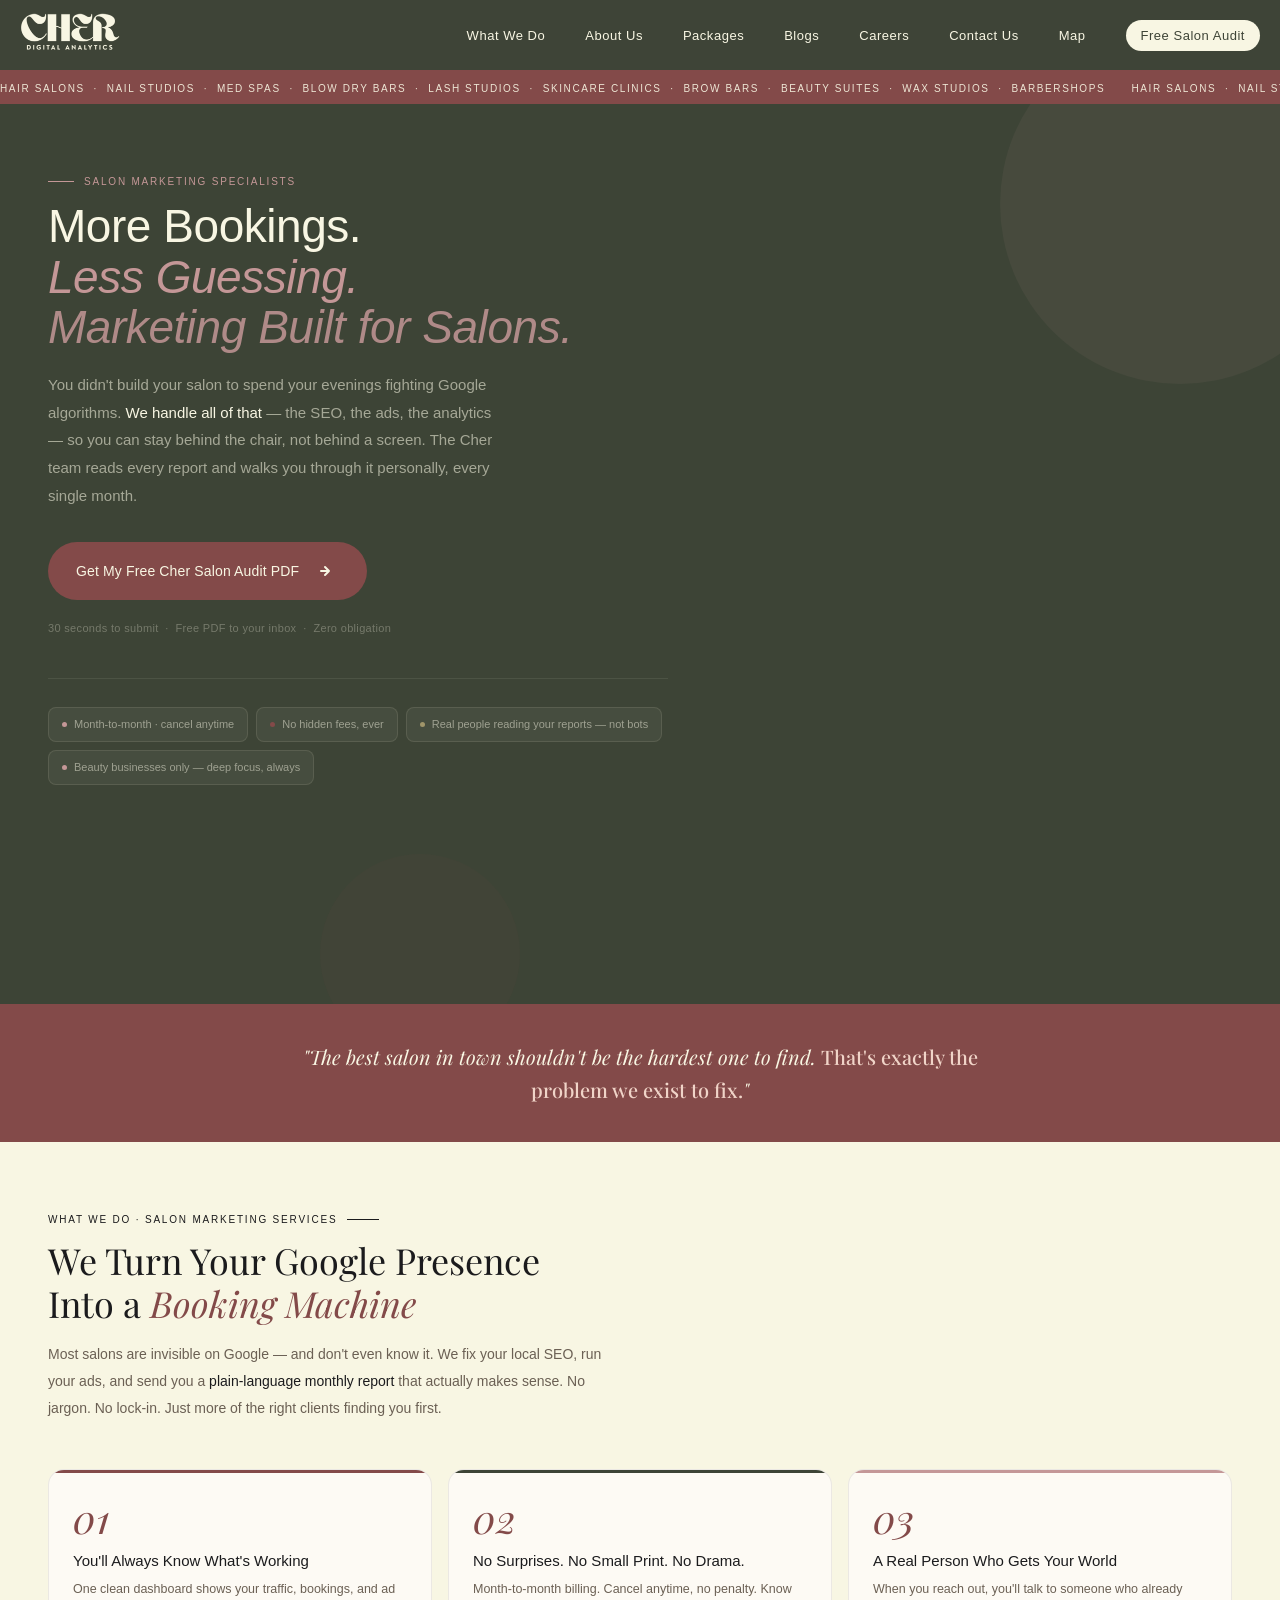
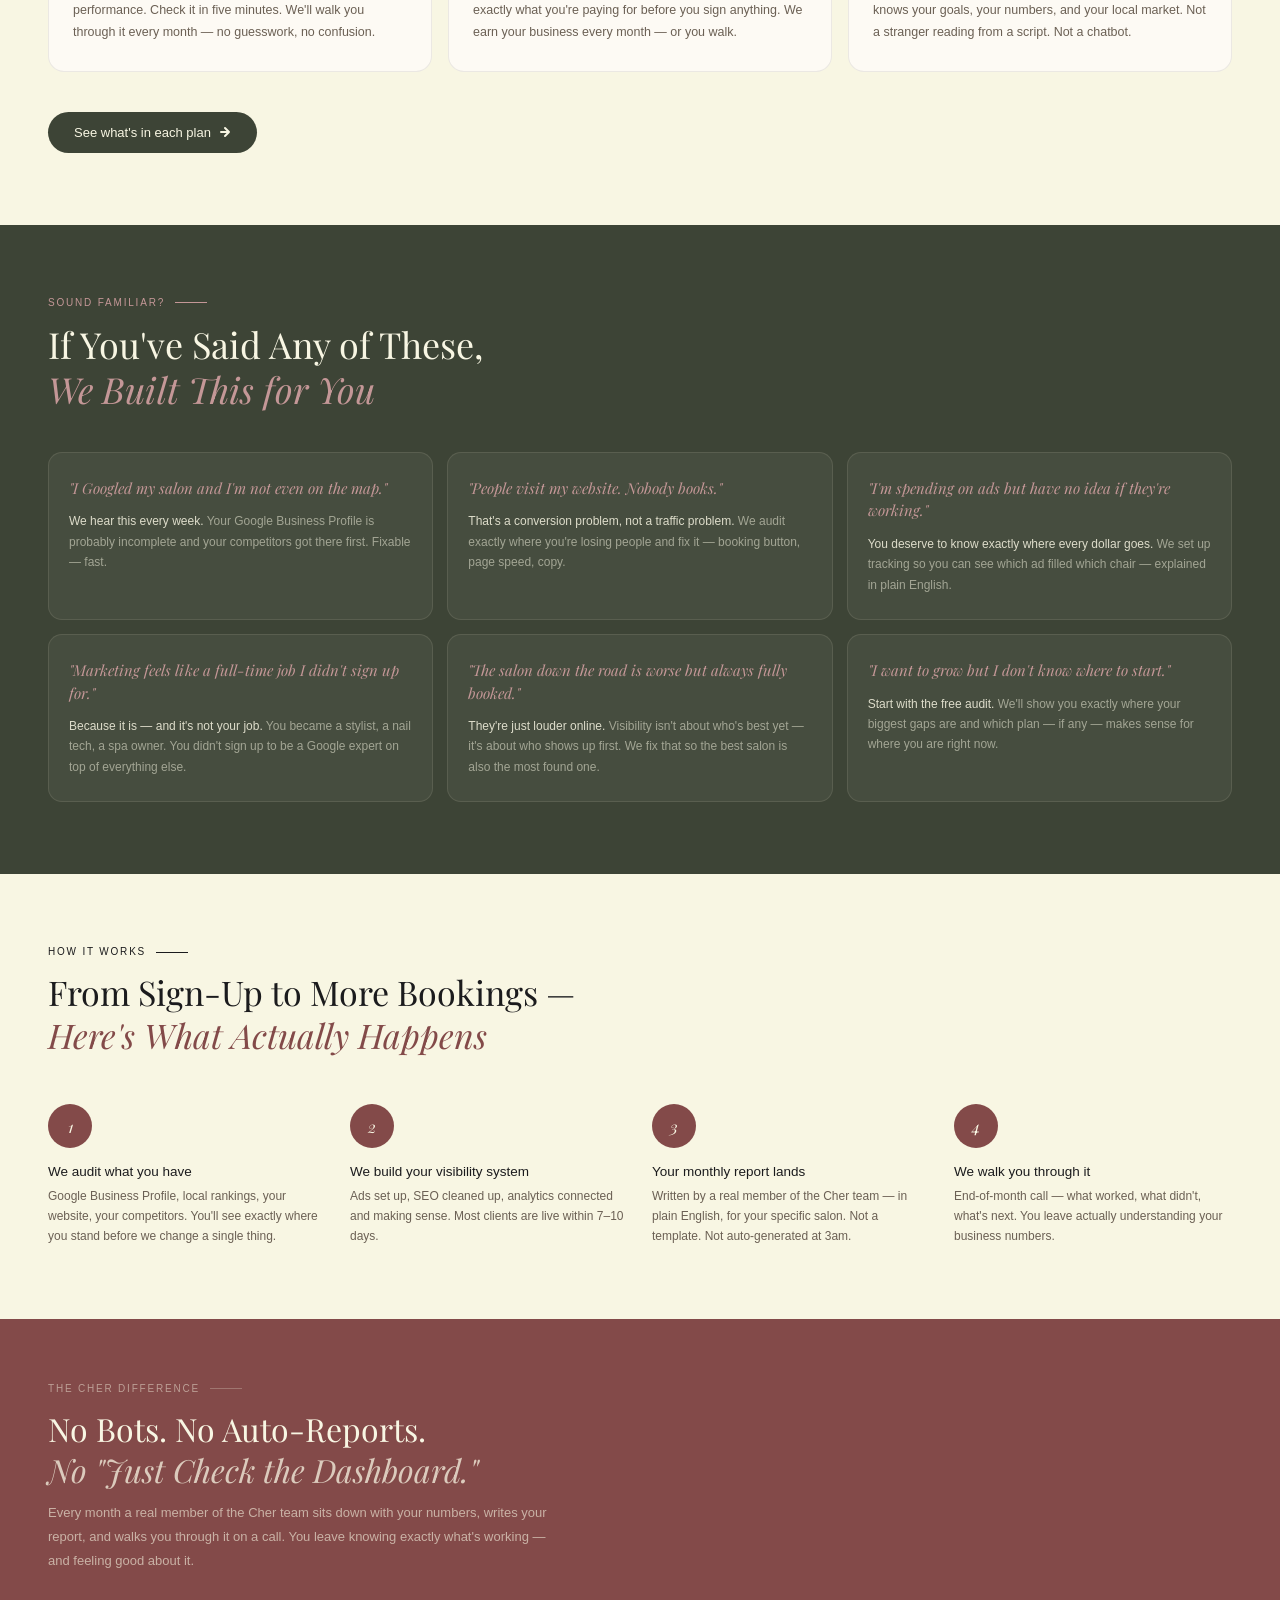
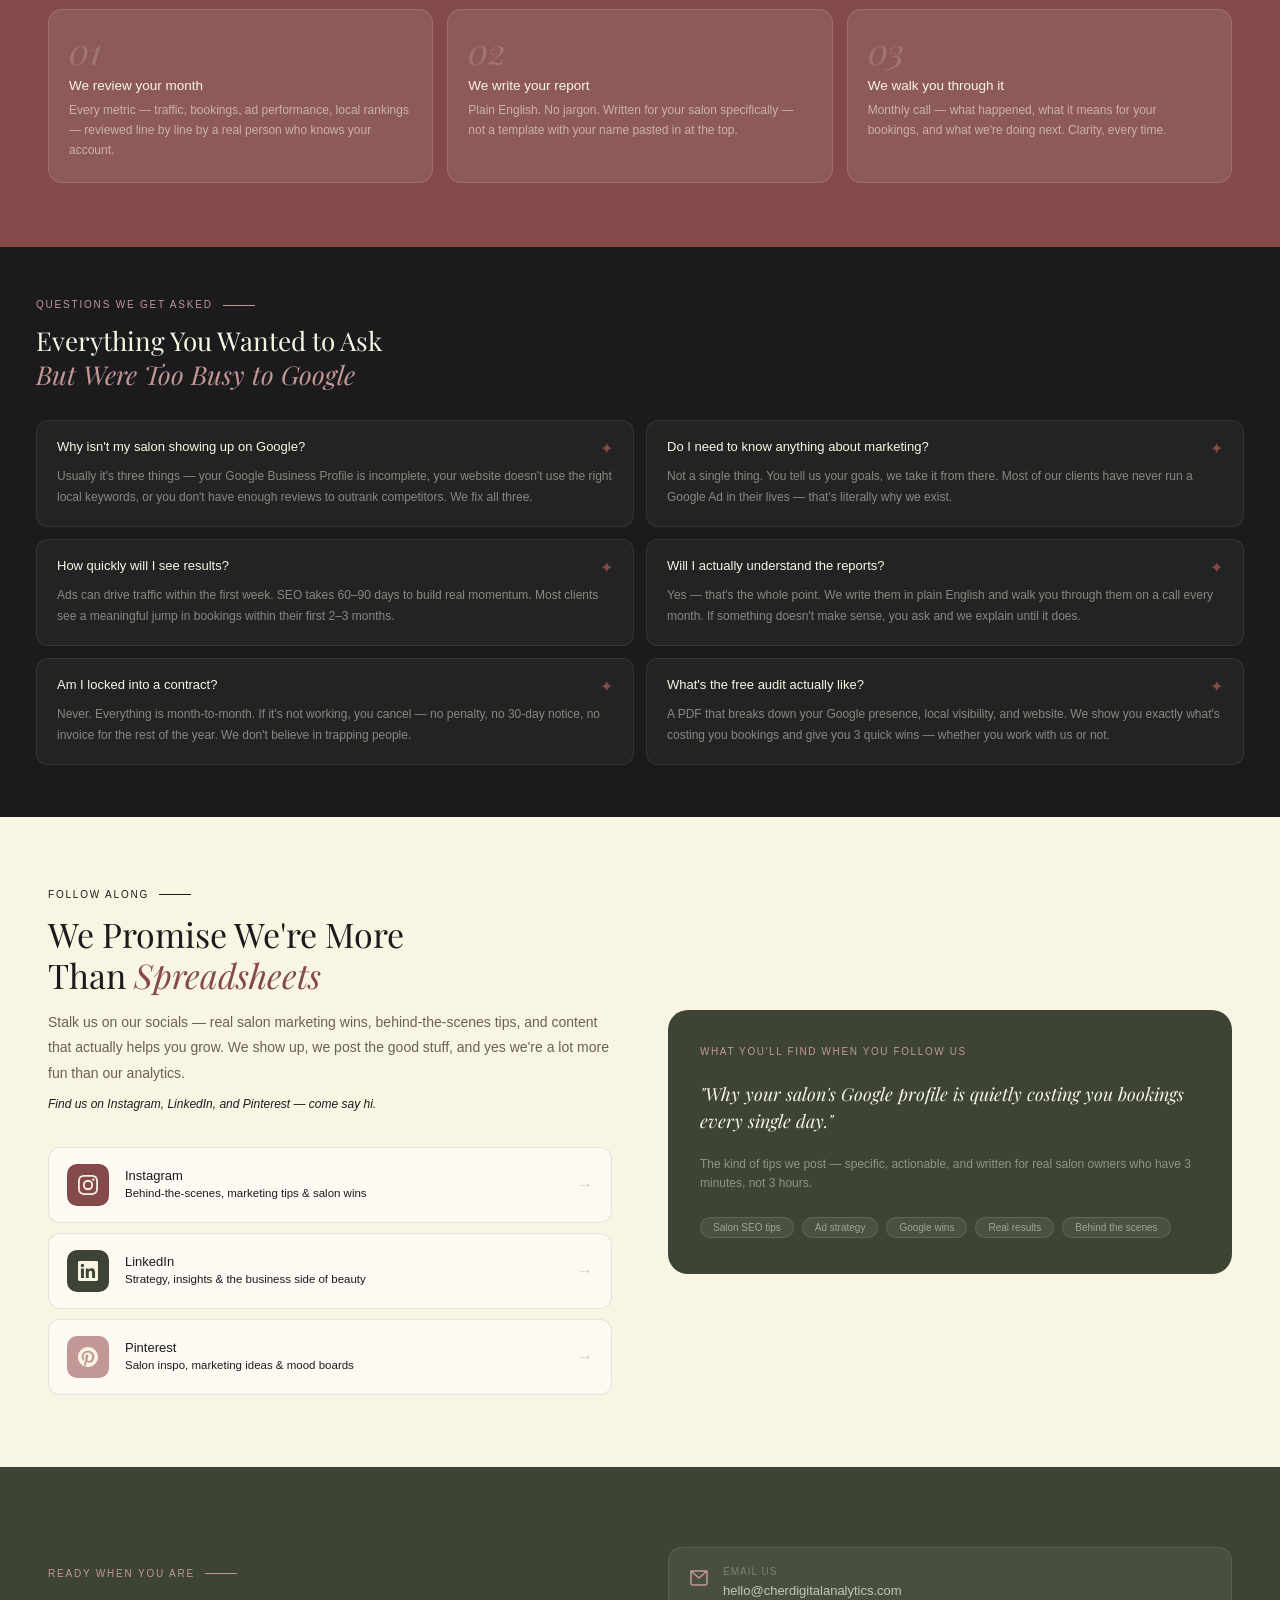
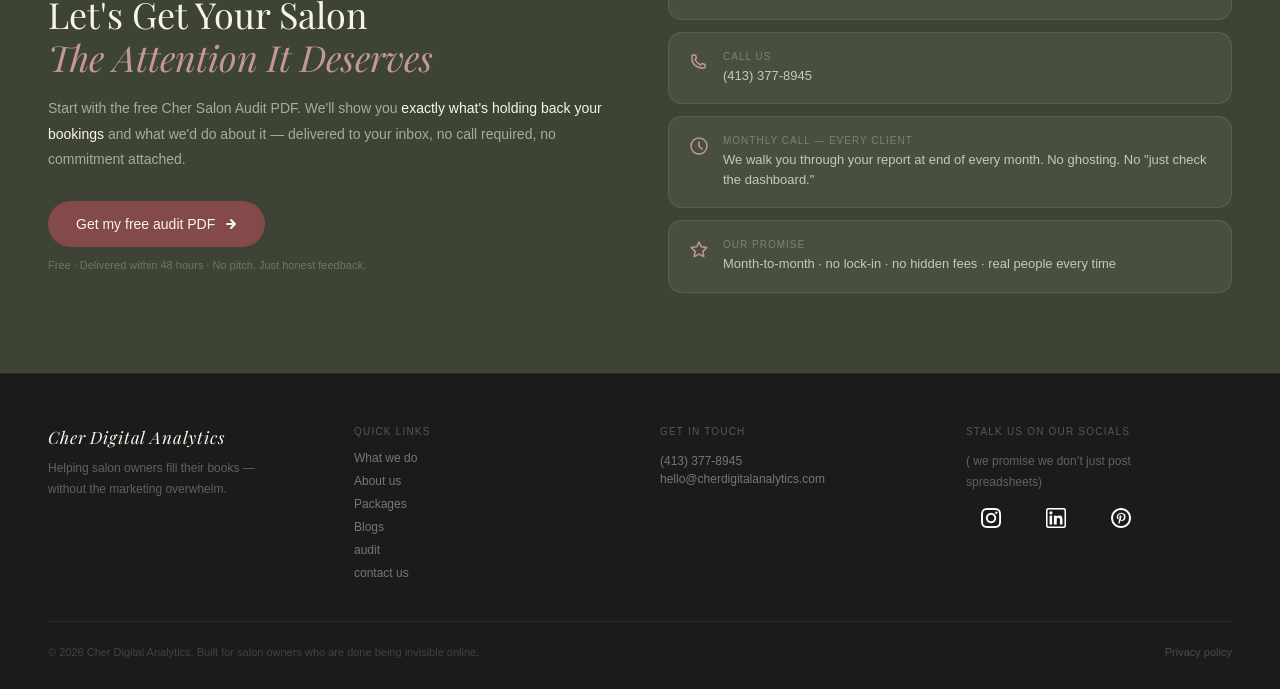
==== commit f5b1d664: "Add files via upload" ====
--- a/index.html
+++ b/index.html
@@ -6,58 +6,40 @@
 <title>Cher Digital Analytics | Salon Marketing That Fills Your Books</title>
 <meta name="description" content="Salon marketing built for beauty businesses that are done being invisible online. Local SEO, Google ads, and real strategy for hair salons, nail studios and spas.">
 <link rel="stylesheet" href="css/styles.css">
+ <link rel="shortcut icon" href="images/cher-favicon.png">
 </head>
 <style>
-  /* ── PROCESS ── */
-.process-section { background: var(--ivory); padding: 72px 48px; }
-.process-section h2 {
-  font-family: 'Playfair Display', Georgia, serif;
-  font-size: 34px; font-weight: 400; color: var(--black);
-  line-height: 1.25; margin-bottom: 48px;
-}
-.process-section h2 em { font-style: italic; color: var(--cord); }
-.process-steps { display: grid; grid-template-columns: repeat(4, minmax(0,1fr)); gap: 24px; }
-.process-step { display: flex; flex-direction: column; }
-.step-bubble {
-  width: 44px; height: 44px; border-radius: 50%;
-  background: var(--cord); display: flex;
-  align-items: center; justify-content: center;
-  margin-bottom: 16px;
-  font-family: 'Playfair Display', Georgia, serif;
-  font-size: 16px; font-style: italic; color: var(--ivory);
-}
-.process-step h4 { font-size: 13.5px; font-weight: 500; color: var(--black); margin-bottom: 8px; }
-.process-step p { font-size: 12px; color: #6B6054; line-height: 1.65; }
-@media (max-width: 600px) {
-  .process-steps {
-    display: grid;
-   grid-template-columns: repeat(2, minmax(0,1fr));
-    
-}
-}
+  /* Page load ayye fraction of second lo menu kanipinchakunda hide chestundi */
+  @media (max-width: 1024px) {
+    .nav-links { 
+      display: none; 
+    }
+  }
 </style>
 <body>
 
-<!-- NAV -->
 <nav class="nav">
   <div class="nav-logo">
-    <a href="index.html"><img src="images/logo.png" alt="Cher digital anlytics logo" class=""></a>
+    <a href="index.html">
+      <img src="images/logo.png" alt="Cher digital anlytics logo">
+    </a>
   </div>
   
   <input type="checkbox" id="nav-check">
+
   <div class="nav-btn">
-    <input type="checkbox" id="nav-check">
-
-<label  class="nav-closer-overlay"></label>
     <label for="nav-check">
       <span></span>
       <span></span>
       <span></span>
     </label>
   </div>
+
+  <label for="nav-check" class="nav-closer-overlay"></label>
   
   <div class="nav-links">
-    <!-- <label class="menu-content-wrapper"> -->
+    <label for="nav-check" class="nav-close-btn">&times;</label>
+    
     <a href="comparison_page.html">What We Do</a>
     <a href="about_page_final.html">About Us</a>
     <a href="packages_page_final.html">Packages</a>
@@ -66,7 +48,6 @@
     <a href="consultation_page.html">Contact Us</a>
     <a href="directory_page_seo.html">Map</a>
     <a href="free_audit_page.html" class="nav-cta">Free Salon Audit</a>
-    <!-- </label> -->
   </div>
 </nav>
 
@@ -135,7 +116,7 @@
       <p>When you reach out, you'll talk to someone who already knows your goals, your numbers, and your local market. Not a stranger reading from a script. Not a chatbot.</p>
     </div>
   </div>
-  <a href="#" class="what-cta">See what's in each plan →</a>
+  <a href="#" class="what-cta">See what's in each plan <svg viewBox="0 0 12 12"><path d="M2 6h8M6 2l4 4-4 4"></path></svg></a>
 </section>
 
 <!-- FOR WHO -->
@@ -171,27 +152,27 @@
 </section>
 
 <!-- PROCESS -->
-<section class="process-section">
+<section class="main-process-section">
   <div class="s-eyebrow">How it works</div>
   <h2>From Sign-Up to More Bookings —<br><em>Here's What Actually Happens</em></h2>
-  <div class="process-steps">
-    <div class="process-step">
-      <div class="step-bubble">1</div>
+  <div class="main-process-steps">
+    <div class="main-process-step">
+      <div class="main-step-bubble">1</div>
       <h4>We audit what you have</h4>
       <p>Google Business Profile, local rankings, your website, your competitors. You'll see exactly where you stand before we change a single thing.</p>
     </div>
-    <div class="process-step">
-      <div class="step-bubble">2</div>
+    <div class="main-process-step">
+      <div class="main-step-bubble">2</div>
       <h4>We build your visibility system</h4>
       <p>Ads set up, SEO cleaned up, analytics connected and making sense. Most clients are live within 7–10 days.</p>
     </div>
-    <div class="process-step">
-      <div class="step-bubble">3</div>
+    <div class="main-process-step">
+      <div class="main-step-bubble">3</div>
       <h4>Your monthly report lands</h4>
       <p>Written by a real member of the Cher team — in plain English, for your specific salon. Not a template. Not auto-generated at 3am.</p>
     </div>
-    <div class="process-step">
-      <div class="step-bubble">4</div>
+    <div class="main-process-step">
+      <div class="main-step-bubble">4</div>
       <h4>We walk you through it</h4>
       <p>End-of-month call — what worked, what didn't, what's next. You leave actually understanding your business numbers.</p>
     </div>
@@ -317,7 +298,7 @@
       <div class="s-eyebrow">Ready when you are</div>
       <h2>Let's Get Your Salon<br><em>The Attention It Deserves</em></h2>
       <p>Start with the free Cher Salon Audit PDF. We'll show you <strong>exactly what's holding back your bookings</strong> and what we'd do about it — delivered to your inbox, no call required, no commitment attached.</p>
-      <a href="free_audit_page.html" class="btn-contact">Get my free audit PDF →</a>
+      <a href="free_audit_page.html" class="btn-contact">Get my free audit PDF <svg viewBox="0 0 12 12"><path d="M2 6h8M6 2l4 4-4 4"></path></svg> </a>
       <div class="contact-reassure">Free · Delivered within 48 hours · No pitch. Just honest feedback.</div>
     </div>
     <div class="contact-right">
@@ -365,10 +346,20 @@
       <div class="footer-contact-item"><a href="tel:+(413) 377-8945">(413) 377-8945</a></div>
       <div class="footer-contact-item"><a href="mailto:hello@cherdigitalanalytics.com">hello@cherdigitalanalytics.com</a></div>
     </div>
+    <div>
+       <div class="footer-col-label">Stalk us on our socials</div>
+       <p class="footer-text">( we promise we don’t just post spreadsheets)</p>
+      <div class="icons social">
+        <a href="https://www.instagram.com/cherdigitalanalytics?igsh=MTZ5dWk3Z3cyOTZ6NA%3D%3D&amp;utm_source=qr"><img src="images/instagram.png" alt="salon-marketing-instagram"></a>
+        <a href="https://www.linkedin.com/company/cherdigitalanalytics/?viewAsMember=true"><img src="images/linkedin.png" alt="salon-marketing-linkedin"></a>
+        <a href="https://www.pinterest.com/cherdigitalanalytics/?invite_code=0a62898b98db44f68b26e4aa1400467b&amp;sender=592505032134619650"><img src="images/pinterest.png" alt="salon-marketing-pinterest"></a>
+      </div>
+      
+    </div>
   </div>
   <div class="footer-bottom">
-    <p>© 2025 Cher Digital Analytics. Built for salon owners who are done being invisible online.</p>
-    <a class="footer-privacy" href="#">Privacy policy</a>
+    <p>© 2026 Cher Digital Analytics. Built for salon owners who are done being invisible online.</p>
+    <a class="footer-privacy" href="privacy.html">Privacy policy</a>
   </div>
 </footer>
 
@@ -500,6 +491,30 @@
   document.getElementById('closeBtn').addEventListener('click', function() {
     document.getElementById('overlay').style.display = 'none';
   });
+  
+
+// nav menu
+  document.addEventListener("DOMContentLoaded", () => {
+  const checkbox = document.getElementById("nav-check");
+  const overlay = document.querySelector(".nav-closer-overlay");
+
+  if (overlay) {
+    overlay.addEventListener("click", () => {
+      checkbox.checked = false; // Overlay click chesthe checkbox off chey
+    });
+  }
+});
+
+  // Edaina link click chesina ventane menu close avali (Single page links ki idi useful)
+  const navLinks = document.querySelectorAll(".nav-links a");
+  navLinks.forEach(link => {
+    link.addEventListener("click", () => {
+      navCheck.checked = false;
+    });
+  });
+});
+
+
 </script>
 </body>
 </html>
--- a/css/styles.css
+++ b/css/styles.css
@@ -108,6 +108,7 @@
     to   { transform: translateX(-50%); }
   }
 
+
   /* CLOSE */
   .close-btn {
     position: absolute;
@@ -380,6 +381,34 @@
   padding: 0 36px; height: 56px;
   position: sticky; top: 0; z-index: 100;
 }
+/* Active link styling */
+.nav-links a.active {
+    border-bottom: 3px solid var(--rosy); /* Mee logo color/cream color */
+    /* padding-bottom: 5px; */
+    font-weight: 500;
+    display: inline-block;
+    padding: 13px 10px;
+    color: var(--rosy);
+    /* transition: color 0.3s ease; */
+    transform: scaleX(1); 
+    transform-origin: center; 
+    transition: transform 0.8s cubic-bezier(0.175, 0.885, 0.32, 1.275);
+}
+
+
+
+.nav-links a.nav-cta.active {
+      
+    background: var(--rosy) !important;
+    color: var(--ivory) !important;
+        
+}
+/* Hover effect (Optional) */
+.nav-links a:hover {
+    /* border-bottom: 2px solid var(--rosy); */
+    transition: 0.3s;
+    color: var(--rosy);
+}
 .nav-logo {
   font-family: 'Playfair Display', Georgia, serif;
   font-size: 16px; font-style: italic;
@@ -387,10 +416,12 @@
 }
 .nav-links { display: flex; gap: 20px; align-items: center; }
 .nav-links a {
-  font-size: 11px;
-  text-decoration: none; letter-spacing: 0.04em; transition: color 0.15s;
-}
-.nav-links a:hover { color: var(--ivory); }
+  font-size: 13px;
+  text-decoration: none; letter-spacing: 0.04em; transition: color 0.3s ease;
+  
+}
+
+/* .nav-links a:hover { color: var(--ivory); } */
 .nav-cta {
   font-size: 13px; font-weight: 500;
   color: var(--olive) !important;
@@ -412,7 +443,7 @@
 /* ── HERO ── */
 .hero {
   background: var(--olive);
-  padding: 72px 48px 68px;
+  padding: 72px 48px 45px;
   position: relative; overflow: hidden;
 }
 .hero-circle-1 {
@@ -442,7 +473,7 @@
 .hero h1 .hero-accent { display: block; font-style: italic; color: #C49797; opacity: 0.85; }
 .hero-sub {
   font-size: 15px; color: rgba(248,246,227,0.58);
-  line-height: 1.9; margin-bottom: 36px; max-width: 500px;
+  line-height: 1.9; margin-bottom: 20px; max-width: 500px;
 }
 .hero-sub strong { color: var(--ivory); font-weight: 500; }
 .cta-group { display: flex; flex-direction: column; align-items: flex-start; gap: 12px; }
@@ -456,7 +487,8 @@
 }
 .btn-hero:hover { background: #6e3c3b; transform: translateY(-2px); }
 .btn-arr {
-  width: 28px; height: 28px; background: rgba(248,246,227,0.18);
+  width: 28px; height: 28px;
+   /* background: rgba(248,246,227,0.18); */
   border-radius: 50%; display: flex; align-items: center; justify-content: center;
   transition: transform 0.2s;
 }
@@ -482,6 +514,33 @@
   color: var(--ivory); line-height: 1.65; max-width: 680px; margin: 0 auto;
 }
 .manifesto p strong { font-style: normal; font-weight: 500; color: #f0d4c8; }
+ /* ── PROCESS ── */
+.main-process-section { background: var(--ivory); padding: 72px 48px; }
+.main-process-section h2 {
+  font-family: 'Playfair Display', Georgia, serif;
+  font-size: 34px; font-weight: 400; color: var(--black);
+  line-height: 1.25; margin-bottom: 48px;
+}
+.main-process-section h2 em { font-style: italic; color: var(--cord); }
+.main-process-steps { display: grid; grid-template-columns: repeat(4, minmax(0,1fr)); gap: 24px; }
+.main-process-step { display: flex; flex-direction: column; }
+.main-step-bubble {
+  width: 44px; height: 44px; border-radius: 50%;
+  background: var(--cord); display: flex;
+  align-items: center; justify-content: center;
+  margin-bottom: 16px;
+  font-family: 'Playfair Display', Georgia, serif;
+  font-size: 16px; font-style: italic; color: var(--ivory);
+}
+.main-process-step h4 { font-size: 13.5px; font-weight: 500; color: var(--black); margin-bottom: 8px; }
+.main-process-step p { font-size: 12px; color: #6B6054; line-height: 1.65; }
+@media (max-width: 600px) {
+  .main-process-steps {
+    display: grid;
+   grid-template-columns: repeat(2, minmax(0,1fr));
+    
+}
+}
 
 /* ── WHAT WE DO ── */
 .what-section { padding: 72px 48px; background: var(--ivory); }
@@ -519,7 +578,8 @@
 .feat-num {
   font-family: 'Playfair Display', Georgia, serif;
   font-size: 40px; font-weight: 400; font-style: italic;
-  color: rgba(27,27,29,0.06); line-height: 1; margin-bottom: 14px;
+  color: var(--cord);
+   line-height: 1; margin-bottom: 14px;
 }
 .feat-card h3 { font-size: 15px; font-weight: 500; color: var(--black); margin-bottom: 10px; }
 .feat-card p { font-size: 12.5px; color: #6B6054; line-height: 1.7; }
@@ -531,7 +591,15 @@
   font-family: inherit; transition: all 0.2s; text-decoration: none;
 }
 .what-cta:hover { background: #2d3228; transform: translateY(-1px); }
-
+.what-cta svg{
+  width: 12px;
+    height: 12px;
+    fill: none;
+    stroke: var(--ivory);
+    stroke-width: 2;
+    stroke-linecap: round;
+    stroke-linejoin: round;
+}
 /* ── FOR WHO ── */
 .forwho-section { background: var(--olive); padding: 72px 48px; }
 .forwho-section .s-eyebrow { color: var(--rosy); }
@@ -621,7 +689,7 @@
   border-radius: 12px; padding: 20px 22px; cursor: pointer;
   transition: background 0.15s;
 }
-.faq-item:hover { background: rgba(248,246,227,0.08); }
+/* .faq-item:hover { background: rgba(248,246,227,0.08); } */
 .faq-q {
   font-size: 13px; font-weight: 500; color: var(--ivory);
   margin-bottom: 9px; display: flex;
@@ -629,6 +697,7 @@
 }
 .faq-icon { color: var(--rosy); font-size: 16px; flex-shrink: 0; }
 .faq-a { font-size: 12px; color: rgba(248,246,227,0.48); line-height: 1.75; }
+
 
 /* ── SOCIALS — THE GOOD BIT ── */
 .socials-section { background: var(--ivory); padding: 72px 48px; }
@@ -709,6 +778,16 @@
   border: none; cursor: pointer; font-family: inherit;
   transition: all 0.2s; text-decoration: none;
 }
+.btn-contact svg{
+  width: 12px;
+    height: 12px;
+    fill: none;
+    stroke: var(--ivory);
+    stroke-width: 2;
+    stroke-linecap: round;
+    stroke-linejoin: round;
+
+}
 .btn-contact:hover { background: #6e3c3b; transform: translateY(-2px); }
 .contact-reassure { font-size: 11px; color: rgba(248,246,227,0.28); margin-top: 12px; }
 .contact-right { display: flex; flex-direction: column; gap: 12px; }
@@ -724,11 +803,36 @@
 
 /* ── FOOTER ── */
 .footer { background: var(--black); padding: 44px 48px 28px; }
-.footer-top { display: grid; grid-template-columns: 1.6fr 1fr 1fr; gap: 40px; margin-bottom: 32px; }
+.footer-top { display: grid; grid-template-columns: 1fr 1fr 1fr 1fr; gap: 40px; margin-bottom: 32px; }
 .footer-logo {
   font-family: 'Playfair Display', Georgia, serif;
   font-size: 17px; font-style: italic;
   color: var(--ivory); margin-bottom: 10px; letter-spacing: 0.05em;
+}
+.icons {
+    display: flex;
+    gap: 15px;
+    margin: 15px 0;
+}
+.icons a {
+    margin: 0 5px;
+    color: #fff;
+    font-weight: bold;
+    text-decoration: none;
+}
+
+.social img {
+    display: inline;
+    margin-right: 10px;
+    margin-left: 10px;
+    height: 20px;
+    width: 20px;
+}
+.footer-text{
+  font-size: 12px;
+    color: rgba(248, 246, 227, 0.32);
+    line-height: 1.75;
+    max-width: 220px;
 }
 .footer-brand p { font-size: 12px; color: rgba(248,246,227,0.32); line-height: 1.75; max-width: 220px; }
 .footer-col-label { font-size: 10px; font-weight: 500; letter-spacing: 0.12em; text-transform: uppercase; color: rgba(248,246,227,0.28); margin-bottom: 14px; }
@@ -788,19 +892,27 @@
   left: 0;
   width: 100vw;
   height: 100vh;
-  z-index: 998; /* Menu (999) kante okka step kinda */
+  z-index: 9990; 
   cursor: default;
   -webkit-tap-highlight-color: transparent;
   outline: none;
   pointer-events: none;
 }
 
-
+/* Close Icon Styling */
+.nav-close-btn {
+  position: absolute;
+  top: 20px;
+  right: 25px;
+  font-size: 35px;
+  color: #f8f6e3;
+  cursor: pointer;
+  display: none; 
+}
 /* Menu open (checked)  */
 #nav-check:checked ~ .nav-closer-overlay {
   display: block;
-  pointer-events: auto
-  ;
+  pointer-events: auto;
 }
 
 /* --- MOBILE RESPONSIVE LOGIC --- */
@@ -824,25 +936,63 @@
     background-color: #f8f6e3;
     transition: 0.3s;
   }
-
-  /* Side Menu - Initial Position (Hidden to the left) */
-
-   .nav-links {
+  .nav-close-btn {
+    display: block; 
+  }
+
+  /* Overlay setup for clicking outside */
+  .nav-closer-overlay {
+    display: block;
     position: fixed;
     top: 0;
-    right: -100%; /* Default ga screen bayata untundi */
-    width: 280px; /* Menu width konchem pencha */
+    left: 0;
+    width: 100vw;
     height: 100vh;
-    background-color: #834A49; /* Nee brand color */
-    display: flex !important; /* Force display flex */
+    background: rgba(0,0,0,0.3); 
+    z-index: 9990; 
+    opacity: 0;
+    pointer-events: none;
+    transition: 0.3s;
+  }
+
+  
+  #nav-check:checked ~ .nav-closer-overlay {
+    opacity: 1;
+    pointer-events: auto;
+  }
+
+  /* Side Menu - Initial Position (Hidden to the left) */
+
+   .nav-links {
+    /* position: fixed;
+    top: 0;
+    right: -100%;
+    width: 280px; 
+    height: 100vh;
+    background-color: #834A49; 
+    display: flex !important; 
     flex-direction: column;
     padding-top: 80px;
-    transition: left 0.4s ease-in-out; /* Smooth slide */
-    z-index: 9999; /* Idi content anniti kante paina undali */
+       transition: left 0.4s ease-in-out; 
+
+
+    z-index: 9999; 
     box-shadow: 10px 0 20px rgba(0,0,0,0.5);
     overflow: scroll;
     padding-bottom: 50px;
-    transition: right 0.9s cubic-bezier(0.4, 0, 0.2, 1);
+    transition: right 0.9s cubic-bezier(0.4, 0, 0.2, 1); */
+    display: flex !important; 
+    position: fixed;
+    top: 0;
+    right: -100%;
+    width: 280px;
+    height: 100vh;
+    background-color: #834A49;
+    flex-direction: column;
+      transition: left 0.4s ease-in-out; 
+    padding-top: 80px;
+    transition: right 0.5s cubic-bezier(0.4, 0, 0.2, 1);
+    z-index: 9999;
   }
 
   /* Link styling in side menu */
@@ -856,7 +1006,8 @@
 
   /* CHECKBOX LOGIC - Slide in when clicked */
   #nav-check:checked ~ .nav-links {
-    right: 0; /* Screen loki slide avtundi */
+    right: 0; 
+    pointer-events: auto; 
   }
 
   /* Optional: Hamburger turns into 'X' when open */
@@ -890,9 +1041,7 @@
 
 /* comparison page */
 /* BREADCRUMB */
-.bc-wrap { background: var(--olive); padding: 0 48px 10px; }
-.bc { display: flex; align-items: center; gap: 8px; font-size: 11px; color: rgba(248,246,227,.3); }
-.bc a { color: rgba(248,246,227,.4); text-decoration: none; } .bc a:hover { color: var(--rosy); }
+
 
 /* ── HERO ── */
 
@@ -987,7 +1136,7 @@
 .ps-header h2 em { font-style: italic; color: var(--cord); }
 .ps-header p { font-size: 14px; font-weight: 300; color: #6B6054; line-height: 1.8; }
 .persona-grid { display: grid; grid-template-columns: repeat(4, minmax(0,1fr)); gap: 14px; }
-.persona-card { border-radius: 14px; overflow: hidden; }
+.persona-card { border-radius: 14px; overflow: hidden; border: 1px solid var(--olive);}
 .pc-top { padding: 22px 20px 18px; }
 .pc-tag { font-size: 9px; font-weight: 500; letter-spacing: .14em; text-transform: uppercase; padding: 3px 10px; border-radius: 20px; display: inline-block; margin-bottom: 12px; }
 .pc-name { font-family: var(--serif); font-size: 20px; font-weight: 400; line-height: 1.2; margin-bottom: 6px; }
@@ -1067,13 +1216,20 @@
 .cta-right { display: flex; flex-direction: column; gap: 12px; align-items: flex-start; }
 .cta-btn { display: inline-flex; align-items: center; gap: 10px; background: var(--cord); color: var(--ivory); font-size: 14px; font-weight: 500; padding: 15px 28px; border-radius: 50px; text-decoration: none; transition: all .2s; }
 .cta-btn:hover { background: #6e3c3b; transform: translateY(-1px); }
-.cta-btn-arr { width: 24px; height: 24px; background: rgba(248,246,227,.15); border-radius: 50%; display: flex; align-items: center; justify-content: center; }
+.cta-btn-arr { width: 24px; height: 24px; border-radius: 50%; display: flex; align-items: center; justify-content: center; }
 .cta-btn-arr svg { width: 10px; height: 10px; fill: none; stroke: var(--ivory); stroke-width: 2; stroke-linecap: round; stroke-linejoin: round; }
 .cta-note { font-size: 11.5px; font-weight: 300; color: rgba(248,246,227,.3); }
-.cta-outline { font-size: 13px; font-weight: 400; color: rgba(248,246,227,.45); text-decoration: none; transition: color .15s; }
+.cta-outline { font-size: 13px; font-weight: 400; color: rgba(248,246,227,.45); text-decoration: none; transition: color .15s; align-items: center;display: inline-flex;gap: 10px;}
 .cta-outline:hover { color: var(--ivory); }
-
-
+.cta-outline svg{
+    width: 12px;
+    height: 12px;
+    fill: none;
+    stroke:rgba(248,246,227,.3);
+    stroke-width: 2;
+    stroke-linecap: round;
+    stroke-linejoin: round;
+}
 ./* RESPONSIVE */
 @media (max-width: 960px) {
   .nav { padding: 0 24px; } .nav-links { display: none; }
@@ -1120,7 +1276,7 @@
 .hero h1 em { font-style: italic; color: var(--rosy); }
 .hero-sub { font-size: 15px; color: rgba(248,246,227,.58); line-height: 1.85; max-width: 560px; margin-bottom: 36px; }
 .hero-sub strong { color: var(--ivory); font-weight: 500; }
-.hero-stats { display: flex; gap: 28px; flex-wrap: wrap; padding-top: 28px; border-top: .5px solid rgba(248,246,227,.1); }
+.hero-stats { display: flex; gap: 28px; flex-wrap: wrap; padding-top: 28px; }
 .hs { }
 .hs-num { font-family: 'Playfair Display', Georgia, serif; font-size: 28px; color: var(--ivory); line-height: 1; margin-bottom: 4px; }
 .hs-lbl { font-size: 11px; color: rgba(248,246,227,.38); line-height: 1.4; }
@@ -1151,7 +1307,25 @@
 .team-section { background: var(--olive); padding: 52px 40px; }
 .team-ey { font-size: 10px; font-weight: 500; letter-spacing: .16em; text-transform: uppercase; color: var(--rosy); margin-bottom: 28px; display: flex; align-items: center; gap: 8px; }
 .team-ey::after { content: ''; flex: 1; height: .5px; background: rgba(196,151,151,.25); }
-
+/* CTA STRIP */
+.about-cta-strip { background: var(--cord); padding: 52px 40px; display: flex; align-items: center; justify-content: space-between; gap: 32px; }
+.about-cta-left h2 { font-family: 'Playfair Display', Georgia, serif; font-size: 26px; font-weight: 400; color: var(--ivory); margin-bottom: 8px; line-height: 1.3; }
+.about-cta-left h2 em { font-style: italic; color: rgba(248,246,227,.75); }
+.about-cta-left p { font-size: 13px; color: rgba(248,246,227,.55); line-height: 1.7; }
+.about-cta-btn { display: inline-flex; align-items: center; gap: 10px; background: var(--ivory); color: var(--cord); font-size: 14px; font-weight: 500; padding: 14px 26px; border-radius: 50px; border: none; cursor: pointer; font-family: inherit; transition: all .2s; text-decoration: none; white-space: nowrap; flex-shrink: 0; width: 16% !important; }
+.about-cta-btn:hover { background: #F0E8D4; transform: translateY(-1px); }
+.about-cta-btn svg{
+  width: 12px;
+    height: 12px;
+    fill: none;
+    stroke: var(--cord);
+    stroke-width: 2;
+    stroke-linecap: round;
+    stroke-linejoin: round;
+}
+@media(max-width:600px) {
+  .about-cta-btn { width: 100% !important; }
+}
 
 /* TEAM GRID — all 4 equal */
 .team-grid { display: grid; grid-template-columns: repeat(2, minmax(0, 1fr)); gap: 14px; }
@@ -1210,7 +1384,7 @@
 .faq-section h2 em { font-style: italic; color: var(--rosy); }
 .faq-grid { display: grid; grid-template-columns: 1fr 1fr; gap: 12px; }
 .faq-item { background: rgba(248,246,227,.04); border: .5px solid rgba(248,246,227,.08); border-radius: 12px; padding: 20px 22px; transition: background .15s; }
-.faq-item:hover { background: rgba(248,246,227,.07); }
+/* .faq-item:hover { background: rgba(248,246,227,.07); } */
 .faq-q { font-size: 13px; font-weight: 500; color: var(--ivory); margin-bottom: 8px; display: flex; justify-content: space-between; align-items: flex-start; gap: 10px; }
 .faq-icon { color: var(--rosy); flex-shrink: 0; font-size: 14px; }
 .faq-a { font-size: 12px; color: rgba(248,246,227,.45); line-height: 1.8; }
@@ -1233,6 +1407,7 @@
   .together-grid { grid-template-columns: 1fr; }
   .faq-grid { grid-template-columns: 1fr; }
   .cta-strip { flex-direction: column; padding: 40px 24px; }
+  .about-cta-strip { flex-direction: column; padding: 40px 24px; }
   .footer-top { grid-template-columns: 1fr; }
   .nav-links { display: none; }
   .team-section, .team-bar, .together-section, .faq-section, .footer { padding-left: 24px; padding-right: 24px; }
@@ -1245,6 +1420,25 @@
 .breadcrumb-inner a { color: rgba(248,246,227,0.45); text-decoration: none; transition: color 0.15s; }
 .breadcrumb-inner a:hover { color: var(--rosy); }
 .bc-sep { font-size: 10px; }
+/* HERO */
+.blog-hero-sec { background: var(--olive); padding: 40px 40px 52px; position: relative; overflow: hidden; }
+.blog-hero-blob-1 { position: absolute; top: -80px; right: -80px; width: 340px; height: 340px; border-radius: 50%; background: rgba(196,151,151,0.07); pointer-events: none; }
+.blog-hero-blob-2 { position: absolute; bottom: -50px; left: 30%; width: 180px; height: 180px; border-radius: 50%; background: rgba(131,74,73,0.05); pointer-events: none; }
+.blog-hero-grid { display: grid; grid-template-columns: 1fr 340px; gap: 48px; align-items: start; position: relative; z-index: 1; }
+.blog-hero-left .eyebrow { font-size: 10px; font-weight: 500; letter-spacing: 0.18em; text-transform: uppercase; color: var(--rosy); margin-bottom: 14px; display: flex; align-items: center; gap: 10px; }
+.blog-eyebrow-dash { width: 26px; height: 0.5px; background: var(--rosy); }
+.blog-hero-sec h1 { font-family: 'Playfair Display', Georgia, serif; font-size: 40px; font-weight: 400; color: var(--ivory); line-height: 1.15; margin-bottom: 16px; }
+.blog-hero-sec h1 em { font-style: italic; color: var(--rosy); }
+.blog-hero-desc { font-size: 13.5px; color: rgba(248,246,227,0.56); line-height: 1.85; margin-bottom: 28px; max-width: 520px; }
+
+.blog-hero-stats { display: flex; flex-direction: column; gap: 10px; padding-top: 8px; border-top: 0.5 solid transparent ipo !important;}
+@media (max-width: 960px) {
+      .blog-hero-grid {
+        grid-template-columns: 1fr;
+        gap: 36px;
+    }
+
+}
 
 /* HERO */
 .blog-hero { background: var(--olive); padding: 40px 40px 52px; position: relative; overflow: hidden; }
@@ -1374,8 +1568,10 @@
 .audit-points { display: flex; flex-direction: column; gap: 7px; margin-bottom: 18px; }
 .audit-point { display: flex; gap: 8px; font-size: 11.5px; color: rgba(248,246,227,0.65); line-height: 1.4; align-items: flex-start; }
 .audit-point::before { content: '✓'; color: var(--rosy); font-size: 11px; margin-top: 1px; flex-shrink: 0; }
-.audit-cta { display: block; width: 100%; padding: 12px 16px; background: var(--cord); color: var(--ivory); font-size: 13px; font-weight: 500; border-radius: 8px; border: none; cursor: pointer; font-family: inherit; text-align: center; transition: background 0.15s; text-decoration: none; }
+.audit-cta { display:inline-flex;align-items: center;gap: 10px; justify-content: center; width: 100%; padding: 12px 16px; background: var(--cord); color: var(--ivory); font-size: 13px; font-weight: 500; border-radius: 50px; border: none; cursor: pointer; font-family: inherit; text-align: center; transition: background 0.15s; text-decoration: none; }
 .audit-cta:hover { background: #6e3c3b; }
+.audit-cta svg{width: 12px;height: 12px; fill: none;stroke: var(--ivory); stroke-width: 2; stroke-linecap: round; stroke-linejoin: round;}
+
 .audit-note { font-size: 10px; color: rgba(248,246,227,0.28); text-align: center; margin-top: 8px; }
 
 /* Topics */
@@ -1400,11 +1596,12 @@
 .nl-card { background: var(--cord); border-radius: 14px; padding: 22px 18px; }
 .nl-card h3 { font-family: 'Playfair Display', Georgia, serif; font-size: 16px; font-weight: 400; font-style: italic; color: var(--ivory); margin-bottom: 8px; line-height: 1.35; }
 .nl-card p { font-size: 12px; color: rgba(248,246,227,0.55); line-height: 1.65; margin-bottom: 14px; }
-.nl-input { width: 100%; padding: 10px 13px; background: rgba(248,246,227,0.1); border: 0.5px solid rgba(248,246,227,0.18); border-radius: 7px; font-size: 12px; color: var(--ivory); font-family: inherit; outline: none; margin-bottom: 8px; transition: border-color 0.2s; }
+.nl-input { display:inline-flex; align-items:center;justify-content:center;gap:10px;width: 100%; padding: 10px 13px; background: rgba(248,246,227,0.1); border: 0.5px solid rgba(248,246,227,0.18); border-radius: 50px; font-size: 12px; color: var(--ivory); font-family: inherit; outline: none; margin-bottom: 8px; transition: border-color 0.2s; }
 .nl-input:focus { border-color: rgba(248,246,227,0.4); }
-.nl-input::placeholder { color: rgba(248,246,227,0.3); }
-.nl-btn { width: 100%; padding: 11px 16px; background: var(--olive); color: var(--ivory); font-size: 12.5px; font-weight: 500; border-radius: 7px; border: none; cursor: pointer; font-family: inherit; transition: background 0.15s; }
+.nl-input::placeholder { color: rgba(248,246,227,0.3); align-items: center;text-align: center;}
+.nl-btn { display:inline-flex; align-items:center;justify-content:center;gap:10px;width: 100%; padding: 11px 16px; background: var(--olive); color: var(--ivory); font-size: 12.5px; font-weight: 500; border-radius: 50px; border: none; cursor: pointer; font-family: inherit; transition: background 0.15s; }
 .nl-btn:hover { background: #2d3228; }
+.nl-btn svg{width: 12px;height: 12px; fill: none;stroke: var(--ivory); stroke-width: 2; stroke-linecap: round; stroke-linejoin: round;}
 .nl-note { font-size: 10px; color: rgba(248,246,227,0.28); text-align: center; margin-top: 8px; }
 
 /* KEYWORD BANNER — SEO internal linking block */
@@ -1438,7 +1635,7 @@
 }
 /* packages */
 .page-header { background: #3d4436; padding: 52px 28px 48px; text-align: center; }
-.page-header .eyebrow { font-size: 10px; font-weight: 500; letter-spacing: 0.16em; text-transform: uppercase; color: #834A49; margin-bottom: 14px;display: flex;justify-content: center; }
+.page-header .eyebrow { font-size: 10px; font-weight: 500; letter-spacing: 0.16em; text-transform: uppercase; color: var(--rosy); margin-bottom: 14px;display: flex;justify-content: center; }
 .page-header h1 { font-family: Georgia, serif; font-size: 32px; font-weight: 400; color: #F2EDE0; line-height: 1.25; margin-bottom: 14px; letter-spacing: -0.01em; }
 .page-header h1 em { font-style: italic; color: #C49797; }
 .page-header .sub { font-size: 13px; color: rgba(242,237,224,0.6); line-height: 1.75; margin-bottom: 22px; }
@@ -1485,11 +1682,17 @@
 .addon-price { font-weight: 500; color: #5C5448; }
 
 .card-cta { padding: 16px 18px; }
-.cta-btn { width: 100%; padding: 11px 16px; border-radius: 6px; font-size: 13px; font-weight: 500; cursor: pointer; font-family: inherit; transition: all 0.15s; text-align: center; display: block; border: none; }
-.cta-btn.primary { background: #3d4436; color: #F2EDE0; }
+.cta-btn { width: 35%; padding: 11px 16px; border-radius: 6px; font-size: 13px; font-weight: 500; cursor: pointer; font-family: inherit; transition: all 0.15s; text-align: center; display: block; border: none; }
+.cta-btn.primary { background: #3d4436; color: #F2EDE0; display: inline-flex; width: 100%; align-items: center; justify-content: center;}
 .cta-btn.primary:hover { background: #2a2c1f; }
-.cta-btn.outline { background: transparent; color: #3d4436; border: 1px solid rgba(58,60,44,0.3); }
+.cta-btn.primary svg{
+    width: 12px; height: 12px; fill: none;    stroke: var(--ivory);stroke-width: 2;stroke-linecap: round; stroke-linejoin: round;
+}
+.cta-btn.outline { width: 100%;background: transparent; color: #3d4436; border: 1px solid rgba(58,60,44,0.3); text-align: center; display: inline-flex; align-items: center; justify-content: center; }
 .cta-btn.outline:hover { background: rgba(58,60,44,0.05); }
+.cta-btn.outline svg{
+    width: 12px; height: 12px; fill: none;    stroke: #3d4436;;stroke-width: 2;stroke-linecap: round; stroke-linejoin: round;
+}
 .cta-reassure { font-size: 10px; color: #9B9080; text-align: center; margin-top: 6px; }
 
 .human-banner { margin: 28px 20px 0; background: #834A49; border-radius: 12px; padding: 24px 28px; }
@@ -1522,10 +1725,10 @@
 .pdf-line.accent { background: #834A49; width: 60%; }
 .pdf-line.short { width: 70%; }
 .pdf-label { font-size: 9px; font-weight: 500; color: #F2EDE0; text-align: center; letter-spacing: 0.04em; margin-top: 4px; }
-.audit-cta-btn { background: #3d4436; color: #F2EDE0; font-size: 12px; font-weight: 500; padding: 9px 16px; border-radius: 6px; border: none; cursor: pointer; font-family: inherit; white-space: nowrap; transition: background 0.15s; text-align: center; }
+.audit-cta-btn { background: #3d4436; color: #F2EDE0; font-size: 12px; font-weight: 500; padding: 9px 16px; border-radius: 50px; border: none; cursor: pointer; font-family: inherit; white-space: nowrap; transition: background 0.15s; text-align: center; }
 .audit-cta-btn:hover { background: #2a2c1f; }
 .audit-sub { font-size: 10px; color: #9B9080; text-align: center; }
-
+.audit-cta-btn svg{width: 12px;height: 12px; fill: none;stroke: var(--ivory); stroke-width: 2; stroke-linecap: round; stroke-linejoin: round;}
 .custom-section { padding: 16px 20px 0; }
 .custom-card { background: #3d4436; border-radius: 14px; overflow: hidden; display: grid; grid-template-columns: 1fr 1fr; }
 .custom-left { padding: 32px 28px; }
@@ -1533,8 +1736,10 @@
 .custom-left h2 { font-family: Georgia, serif; font-size: 22px; font-weight: 400; color: #F2EDE0; line-height: 1.3; margin-bottom: 10px; }
 .custom-left h2 em { font-style: italic; color: #C49797; }
 .custom-left p { font-size: 12.5px; color: rgba(242,237,224,0.55); line-height: 1.75; margin-bottom: 20px; }
-.custom-cta-btn { display: inline-flex; align-items: center; gap: 8px; background: #F2EDE0; color: #3d4436; font-size: 13px; font-weight: 500; padding: 11px 20px; border-radius: 6px; border: none; cursor: pointer; font-family: inherit; transition: background 0.15s; }
+.custom-cta-btn { display: inline-flex; align-items: center; gap: 8px; background: #F2EDE0; color: #3d4436; font-size: 13px; font-weight: 500; padding: 11px 20px; border-radius: 50px; border: none; cursor: pointer; font-family: inherit; transition: background 0.15s; }
 .custom-cta-btn:hover { background: #e4ddd0; }
+.custom-cta-btn svg{width: 12px;height: 12px; fill: none;stroke: #3d4436; stroke-width: 2; stroke-linecap: round; stroke-linejoin: round;}
+
 .custom-cta-sub { font-size: 10px; color: rgba(242,237,224,0.3); margin-top: 8px; }
 .custom-right { padding: 32px 28px; border-left: 0.5px solid rgba(242,237,224,0.1); display: flex; flex-direction: column; gap: 10px; justify-content: center; }
 .custom-right-label { font-size: 10px; font-weight: 500; letter-spacing: 0.12em; text-transform: uppercase; color: rgba(242,237,224,0.3); margin-bottom: 4px; }
@@ -1547,9 +1752,9 @@
 .bottom-cta-left h3 { font-family: Georgia, serif; font-size: 17px; font-weight: 400; color: #2C2A20; margin-bottom: 5px; }
 .bottom-cta-left p { font-size: 12px; color: #7A7060; line-height: 1.65; }
 .bottom-cta-left p em { color: #9B9080; font-style: italic; }
-.bottom-cta-btn a { background: #3d4436; color: #F2EDE0; font-size: 13px;text-decoration: none; font-weight: 500; padding: 11px 20px; border-radius: 6px; border: none; cursor: pointer; font-family: inherit; white-space: nowrap; flex-shrink: 0; transition: background 0.15s; }
+.bottom-cta-btn a { background: #3d4436; color: #F2EDE0; font-size: 13px;text-decoration: none; font-weight: 500; padding: 11px 20px; border-radius: 50px; border: none; cursor: pointer; font-family: inherit; white-space: nowrap; flex-shrink: 0; transition: background 0.15s; }
 .bottom-cta-btn a:hover { background: #2a2c1f; }
-
+.bottom-cta-btn svg{width: 12px;height: 12px; fill: none;stroke: var(--ivory); stroke-width: 2; stroke-linecap: round; stroke-linejoin: round;}
 
 @media (max-width: 768px) {
   .tiers-grid { grid-template-columns: 1fr; }
@@ -1617,14 +1822,17 @@
   color: #F8F6E3;
   letter-spacing: .06em;
 }
+.cp-logo img{
+  width: 80px;
+}
 .cp-bar-tag {
-  font-size: 9px;
+  font-size: 12px;
   font-weight: 500;
   letter-spacing: .14em;
   text-transform: uppercase;
-  color: #C49797;
-  background: rgba(196,151,151,.15);
-  border: .5px solid rgba(196,151,151,.25);
+  color: var(--ivory);
+  /* background: rgba(196,151,151,.15); */
+  /* border: .5px solid rgba/(196,151,151,.25); */
   border-radius: 20px;
   padding: 3px 10px;
 }
@@ -1673,7 +1881,7 @@
 .cp-headline {
   font-family: Georgia, 'Playfair Display', serif;
   font-size: 24px;
-  font-weight: 400;
+  font-weight: 500;
   color: #1B1B1D;
   line-height: 1.2;
   margin-bottom: 10px;
@@ -1734,7 +1942,7 @@
   padding: 12px 22px;
   background: #C49797;
   color: #F8F6E3;
-  font-size: 13px;
+  font-size: 33px;
   font-weight: 500;
   border-radius: 50px;
   border: none;
@@ -1743,7 +1951,13 @@
   transition: background .15s, transform .15s;
   white-space: nowrap;
   flex-shrink: 0;
-}
+  display: inline-flex;
+    align-items: center;
+    justify-content: center;
+    gap: 8px;
+}
+.cp-submit svg{width: 12px;height: 12px; fill: none;stroke: var(--ivory); stroke-width: 2; stroke-linecap: round; stroke-linejoin: round;}
+
 .cp-submit:hover { background: #6e3c3b; transform: translateY(-1px); }
 
 /* NOTE */
@@ -1835,7 +2049,14 @@
   white-space: nowrap;
   transition: opacity .15s;
   font-family: -apple-system, BlinkMacSystemFont, 'Segoe UI', sans-serif;
-}
+  display: inline-flex;
+    align-items: center;
+    justify-content: center;
+    gap: 5px;
+
+}
+.cp-bottom-link svg{width: 12px;height: 12px; fill: none;stroke: #C49797; stroke-width: 2; stroke-linecap: round; stroke-linejoin: round;}
+
 .cp-bottom-link:hover { opacity: .7; }
 
 /* MOBILE */
@@ -1850,10 +2071,6 @@
 /* career page */
 
 /* BREADCRUMB */
-.bc-wrap { background: var(--olive); padding: 0 48px 10px; }
-.bc { display: flex; align-items: center; gap: 8px; font-size: 11px; color: rgba(248,246,227,.3); }
-.bc a { color: rgba(248,246,227,.4); text-decoration: none; }
-.bc a:hover { color: var(--rosy); }
 
 /* HERO */
 .hero { background: var(--olive); min-height: 88vh; display: flex; flex-direction: column; justify-content: flex-end; padding: 0 48px 64px; position: relative; overflow: hidden; }
@@ -1932,13 +2149,70 @@
 .jc-footer { padding: 18px 28px; border-top: .5px solid rgba(27,27,29,.07); background: rgba(27,27,29,.02); display: flex; align-items: center; justify-content: space-between; gap: 16px; }
 .jc-footer-meta { display: flex; gap: 20px; flex-wrap: wrap; }
 .jfm-item { font-size: 11px; font-weight: 300; color: #1B1B1D; display: flex; align-items: center; gap: 6px; }
-.jfm-item svg { width: 13px; height: 13px; fill: none; str1B1B#1B1B1D; stroke-width: 1.5; stroke-linecap: round; stroke-linejoin: round; flex-shrink: 0; }
+.jfm-item svg { width: 13px; height: 13px; fill: none; stroke:#1B1B1D; stroke-width: 1.5; stroke-linecap: round; stroke-linejoin: round; flex-shrink: 0; }
 .apply-btn { display: inline-flex; align-items: center; gap: 10px; background: var(--cord); color: var(--ivory); font-size: 13px; font-weight: 500; padding: 12px 24px; border-radius: 40px; border: none; cursor: pointer; font-family: var(--sans); transition: all .2s; text-decoration: none; white-space: nowrap; flex-shrink: 0; }
 .apply-btn:hover { background: #6e3c3b; transform: translateY(-1px); }
-.apply-btn-arr { width: 22px; height: 22px; background: rgba(248,246,227,.15); border-radius: 50%; display: flex; align-items: center; justify-content: center; transition: transform .2s; }
+.apply-btn-arr { width: 22px; height: 22px;  border-radius: 50%; display: flex; align-items: center; justify-content: center; transition: transform .2s; }
 .apply-btn:hover .apply-btn-arr { transform: translateX(3px); }
 .apply-btn-arr svg { width: 10px; height: 10px; fill: none; stroke: var(--ivory); stroke-width: 2; stroke-linecap: round; stroke-linejoin: round; }
-
+.career-sidebar { background: var(--black); padding: 56px 32px 72px; position: sticky; top: 58px; min-height: calc(100vh - 58px); }
+.career-hero{
+  background: var(--olive);
+    min-height: 88vh;
+    display: flex;
+    flex-direction: column;
+    justify-content: flex-end;
+    padding: 0 48px 64px;
+    position: relative;
+    overflow: hidden;
+}
+.career-hero h1 {
+    font-family: var(--serif);
+    font-size: 46px;
+    font-weight: 400;
+    color: var(--ivory);
+    line-height: 1.1;
+    margin-bottom: 18px;
+    letter-spacing: -.01em;
+}
+/* FAQ */
+.career-faq-section { background: var(--card); padding: 72px 48px; }
+.career-faq-inner {    max-width: 860px;
+    margin: 0 auto;}
+.career-faq-top { display: flex; align-items: flex-end; justify-content: space-between; margin-bottom: 36px; gap: 24px; }
+.career-faq-top h2 { font-family: var(--serif); font-size: 32px; font-weight: 400; color: var(--black); line-height: 1.2; }
+.career-faq-top h2 em { font-style: italic; color: var(--cord); }
+.career-faq-top p { font-size: 13px; font-weight: 300; color: #7A7060; line-height: 1.7; max-width: 320px; text-align: right; }
+.career-faq-items { display: flex; flex-direction: column; }
+.career-faq-item { border-bottom: .5px solid #c49797; padding: 15px 0; }
+.career-faq-item:first-child { border-top: .5px solid rgba(27,27,29,.08); }
+.career-faq-item:last-child { border-bottom: .5px solid rgba(27,27,29,.08); }
+.career-faq-q { font-size: 14px; font-weight: 500; cursor: pointer;color: var(--black); margin-bottom: 9px; display: flex; justify-content: space-between; align-items: flex-start; gap: 16px; }
+.faq-icon { color: var(--cord); flex-shrink: 0; font-size: 16px; }
+.career-faq-a { font-size: 13px; font-weight: 300; color: #7A7060; line-height: 1.8; max-height: 0;
+  overflow: hidden;
+  transition: all 0.4s cubic-bezier(0.4, 0, 0.2, 1);
+  opacity: 0;
+  padding-bottom: 0;}
+  /* Active State */
+.career-faq-item.active .career-faq-a {
+  max-height: 300px; /* Text length batti adjust avthundi */
+  opacity: 1;
+  padding-bottom: 25px;
+}
+
+/* Icon Animation */
+.career-faq-item.active .faq-icon {
+  transform: rotate(45deg);
+  display: inline-block;
+  transition: transform 0.3s ease;
+}
+@media (max-width: 960px) {
+    .career-faq-top {
+        flex-direction: column;
+        /* gap: 12px; */
+    }
+}
 /* SIDEBAR */
 
 .sb-section { margin-bottom: 36px; padding-bottom: 36px; border-bottom: .5px solid rgba(248,246,227,.07); }
@@ -1954,8 +2228,10 @@
 
 /* Who we are */
 .sb-about-text { font-size: 13px; font-weight: 300; color: rgba(248,246,227,.48); line-height: 1.8; margin-bottom: 16px; }
-.sb-about-link { font-size: 12px; font-weight: 500; color: var(--rosy); text-decoration: none; display: flex; align-items: center; gap: 6px; transition: gap .15s; }
+.sb-about-link { font-size: 13px; font-weight: 500; color: var(--rosy); text-decoration: none; display:inline-flex; align-items: center; gap: 6px; transition: gap .15s; }
 .sb-about-link:hover { gap: 9px; }
+.sb-about-link span svg{width: 12px;height: 12px; fill: none;stroke: var(--rosy); stroke-width: 2; stroke-linecap: round; stroke-linejoin: round;}
+
 
 /* Application steps */
 .step-item { display: flex; gap: 12px; align-items: flex-start; margin-bottom: 14px; }
@@ -1968,8 +2244,10 @@
 .sb-cta-card { background: var(--cord); border-radius: 12px; padding: 20px 18px; }
 .sb-cta-title { font-family: var(--serif); font-size: 16px; font-style: italic; color: var(--ivory); line-height: 1.4; margin-bottom: 8px; }
 .sb-cta-desc { font-size: 12px; font-weight: 300; color: rgba(248,246,227,.55); line-height: 1.65; margin-bottom: 14px; }
-.sb-cta-btn { display: block; width: 100%; padding: 11px 16px; background: var(--ivory); color: var(--cord); font-size: 12.5px; font-weight: 500; border-radius: 8px; border: none; cursor: pointer; font-family: var(--sans); text-align: center; text-decoration: none; transition: background .15s; }
+.sb-cta-btn { display: inline-flex;align-items: center;justify-content: center;gap: 10px; width: 100%; padding: 11px 16px; background: var(--ivory); color: var(--cord); font-size: 12.5px; font-weight: 500; border-radius: 50px; border: none; cursor: pointer; font-family: var(--sans); text-align: center; text-decoration: none; transition: background .15s; }
 .sb-cta-btn:hover { background: #f0e8d4; }
+.sb-cta-btn svg{width: 12px;height: 12px; fill: none;stroke: var(--cord); stroke-width: 2; stroke-linecap: round; stroke-linejoin: round;}
+
 
 /* FAQ */
 
@@ -2004,15 +2282,14 @@
   .faq-section { padding: 56px 24px; }
   .faq-top { flex-direction: column; gap: 12px; }
   .faq-top p { text-align: left; }
+  .contact-faq-top { flex-direction: column; gap: 12px; }
+  .contact-faq-top p { text-align: left; }
   .footer { padding: 40px 24px 24px; }
   .ft { grid-template-columns: 1fr; gap: 32px; }
 }
 /* contact us */
 
-/* BREADCRUMB */
-.bc-wrap{background:var(--olive);padding:0 48px 10px;}
-.bc{display:flex;align-items:center;gap:8px;font-size:11px;color:rgba(248,246,227,.3);}
-.bc a{color:rgba(248,246,227,.4);text-decoration:none;}.bc a:hover{color:var(--rosy);}
+
 
 /* ═══ HERO — split left/right ═══ */
 .hero{background:var(--olive);display:grid;grid-template-columns:1fr 520px;min-height:100vh;position:relative;overflow:hidden;}
@@ -2045,7 +2322,7 @@
 
 .cal-widget-wrap{flex:1;position:relative;}
 
-.cal-foot{padding:14px 30px 24px;display:flex;align-items:center;gap:7px;font-size:11px;font-weight:300;c1B1B#1B1B1D;}
+.cal-foot{padding:14px 30px 24px;display:flex;align-items:center;gap:7px;font-size:11px;font-weight:300;color:#1B1B1D;}
 .cal-foot::before{content:'';width:6px;height:6px;border-radius:50%;background:#1D9E75;flex-shrink:0;}
 .cal-foot a{color:var(--cord);text-decoration:none;}
 .cal-foot a:hover{text-decoration:underline;}
@@ -2054,10 +2331,10 @@
 .booking-form{padding:24px 30px 20px;display:flex;flex-direction:column;gap:0;}
 .bf-row{display:grid;grid-template-columns:1fr 1fr;gap:10px;}
 .bf-group{margin-bottom:13px;}
-.bf-label{font-size:10px;font-weight:500;letter-spacing:.1em;text-transform:uppercase;c1B1B#1B1B1D;margin-bottom:6px;display:flex;align-items:center;gap:6px;}
+.bf-label{font-size:10px;font-weight:500;letter-spacing:.1em;text-transform:uppercase;color:#1B1B1D;margin-bottom:6px;display:flex;align-items:center;gap:6px;}
 .bf-opt{font-size:9px;font-weight:400;letter-spacing:0;text-transform:none;color:#B0A898;}
-.bf-input{width:100%;padding:10px 13px;background:var(--ivory);border:1px solid #c49797; border-radius:8px;font-size:13px;font-weight:300;color:var(--black);font-family:var(--sans);outline:none;transition:border-color .2s;}
-.bf-input:focus{border-color:var(--cord);}
+.bf-input{width:100%;padding:10px 13px;background:var(--ivory);border: 1px solid rgba(27, 27, 29, .14); border-radius:8px;font-size:13px;font-weight:300;color:var(--black);font-family:var(--sans);outline:none;transition:border-color .2s;}
+.bf-input:focus{border-color:var(--olive);}
 .bf-input::placeholder{color:#B0A898;}
 .bf-select{appearance:none;background-image:url("data:image/svg+xml,%3Csvg width='10' height='6' viewBox='0 0 10 6' fill='none' xmlns='http://www.w3.org/2000/svg'%3E%3Cpath d='M1 1l4 4 4-4' stroke='%239B8E82' stroke-width='1.5' stroke-linecap='round' stroke-linejoin='round'/%3E%3C/svg%3E");background-repeat:no-repeat;background-position:right 12px center;cursor:pointer;}
 .bf-submit{width:100%;padding:13px 20px;background:var(--cord);color:var(--ivory);font-size:13.5px;font-weight:500;border-radius:50px;border:none;cursor:pointer;font-family:var(--sans);display:flex;align-items:center;justify-content:center;gap:10px;transition:all .2s;margin-top:4px;}
@@ -2065,7 +2342,7 @@
 .bf-arr{width:22px;height:22px;background:rgba(248,246,227,.15);border-radius:50%;display:flex;align-items:center;justify-content:center;flex-shrink:0;transition:transform .2s;}
 .bf-submit:hover .bf-arr{transform:translateX(3px);}
 .bf-arr svg{width:9px;height:9px;stroke:var(--ivory);}
-.bf-note{font-size:11px;font-weight:300;c1B1B#1B1B1D;text-align:center;margin-top:10px;}
+.bf-note{font-size:11px;font-weight:300;color:#1b1b1d;text-align:center;margin-top:10px;}
 
 /* SUCCESS */
 .bf-success{padding:36px 28px 32px;display:flex;flex-direction:column;align-items:center;gap:10px;text-align:center;}
@@ -2074,7 +2351,7 @@
 .bf-success-title{font-family:var(--serif);font-size:22px;font-weight:400;color:var(--black);}
 .bf-success-title em{font-style:italic;color:var(--cord);}
 .bf-success-sub{font-size:13px;font-weight:300;color:#6B6054;line-height:1.7;max-width:340px;}
-.bf-success-contact{font-size:12px;font-weight:300;c1B1B#1B1B1D;margin-top:8px;}
+.bf-success-contact{font-size:12px;font-weight:300;color:#1b1b1d;margin-top:8px;}
 .bf-success-contact a{color:var(--cord);text-decoration:none;font-weight:500;}
 .bf-success-contact a:hover{text-decoration:underline;}
 
@@ -2099,21 +2376,95 @@
 .sc:hover{transform:translateY(-2px);}
 .sc-icon{width:38px;height:38px;border-radius:10px;display:flex;align-items:center;justify-content:center;margin-bottom:14px;}
 .sc-icon svg{width:17px;height:17px;fill:none;stroke-width:1.6;stroke-linecap:round;stroke-linejoin:round;}
-.sc-n{font-size:9px;font-weight:500;letter-spacing:.14em;text-transform:uppercase;c1B1B#1B1B1D;margin-bottom:8px;}
+.sc-n{font-size:9px;font-weight:500;letter-spacing:.14em;text-transform:uppercase;color:#1b1b1d;margin-bottom:8px;}
 .sc-t{font-size:14px;font-weight:500;color:var(--black);margin-bottom:8px;line-height:1.3;}
 .sc-d{font-size:12.5px;font-weight:300;color:#6B6054;line-height:1.7;}
 
-
+/* ═══ WHO IT'S FOR ═══ */
+.contact-for-section{background:var(--black);padding:80px 48px;}
+.contact-for-ey{font-size:10px;font-weight:500;letter-spacing:.2em;text-transform:uppercase;color:var(--rosy);margin-bottom:14px;display:flex;align-items:center;gap:10px;}
+.contact-for-ey::after{content:'';flex:1;height:.5px;background:rgba(196,151,151,.2);}
+.contact-for-section h2{font-family:var(--serif);font-size:34px;font-weight:400;color:var(--ivory);line-height:1.2;margin-bottom:40px;}
+.contact-for-section h2 em{font-style:italic;color:var(--rosy);}
+.contact-for-grid{display:grid;grid-template-columns:repeat(3,minmax(0,1fr));gap:12px;}
+.contact-fc{background:rgba(248,246,227,.04);border:.5px solid rgba(248,246,227,.07);border-radius:12px;padding:22px 20px;transition:background .15s;}
+.contact-fc:hover{background:rgba(248,246,227,.07);}
+.contact-fc-q{font-family:var(--serif);font-size:14px;font-style:italic;color:rgba(248,246,227,.55);line-height:1.5;margin-bottom:10px;}
+.contact-fc-a{font-size:12.5px;font-weight:300;color:rgba(248,246,227,.36);line-height:1.7;}
+.contact-fc-a strong{color:rgba(248,246,227,.65);font-weight:500;}
+.contact-faq-section {
+    background: var(--card);
+    padding: 80px 48px;
+}
+/* ═══ FAQ ═══ */
+.contact-faq-section{background:var(--card);padding:80px contact-48px;}
+.contact-faq-inner{max-width:860px;margin:0 auto;}
+.contact-faq-top{display:flex;align-items:flex-end;justify-content:space-between;margin-bottom:36px;gap:24px;}
+.contact-faq-top h2{font-family:var(--serif);font-size:32px;font-weight:400;color:var(--black);line-height:1.2;}
+.contact-faq-top h2 em{font-style:italic;color:var(--cord);}
+.contact-faq-sub{font-size:13px;font-weight:300;color:#7A7060;line-height:1.7;max-width:260px;text-align:right;}
+.contact-faq-items{display:flex;flex-direction:column;}
+.contact-faq-item{border-bottom:.5px solid #c49797; padding:15px 0;}
+.contact-faq-item:first-child{border-top:.5px solid rgba(27,27,29,.08);}
+.contact-faq-q{font-size:14px;font-weight:500;cursor: pointer;  color:var(--black);margin-bottom:0px;display:flex;justify-content:space-between;gap:16px;}
+.faq-icon{color:var(--cord);flex-shrink:0;}
+.contact-faq-a{font-size:13px;font-weight:300;color:#7A7060;line-height:1.8;max-height: 0;
+  overflow: hidden;
+  transition: all 0.35s ease;
+  opacity: 0;
+  padding-bottom: 0;
+  line-height: 1.6; }
+.contact-cta-btn {
+  width: 30%;
+  display: inline-flex;
+    align-items: center;
+    gap: 10px;
+    background: var(--cord);
+    color: var(--ivory);
+    font-size: 14px;
+    font-weight: 500;
+    padding: 15px 28px;
+    border-radius: 50px;
+    text-decoration: none;
+    transition: all .2s;
+
+}
+/* Active (Open) state */
+.contact-faq-item.active .contact-faq-a {
+  max-height: 400px; /* Content size batti adjust avthundi */
+  opacity: 1;
+  /* padding-bottom: 20px; */
+      font-size: 13px;
+    font-weight: 300;
+    color: #7A7060;
+    line-height: 1.8;
+
+}
+
+/* Icon rotation */
+.contact-faq-item.active .faq-icon {
+  transform: rotate(45deg);
+  display: inline-block;
+  transition: transform 0.3s ease;
+}
+
+@media (max-width:960px) {
+  .contact-cta-btn {
+  width: 60%;
+  }
+.contact-for-grid{grid-template-columns:repeat(1,minmax(0,1fr));}
+  
+}
 /* ═══ PACKAGES NUDGE ═══ */
 .pkg-nudge{background:var(--card);padding:0 48px;}
 .pkg-nudge-inner{border:.5px solid rgba(27,27,29,.1);border-radius:16px;padding:28px 32px;display:flex;align-items:center;justify-content:space-between;gap:32px;}
-.pn-ey{font-size:9.5px;font-weight:500;letter-spacing:.16em;text-transform:uppercase;c1B1B#1B1B1D;margin-bottom:7px;}
+.pn-ey{font-size:9.5px;font-weight:500;letter-spacing:.16em;text-transform:uppercase;color:#1b1b1d;margin-bottom:7px;}
 .pn-title{font-family:var(--serif);font-size:20px;font-weight:400;color:var(--black);margin-bottom:6px;}
 .pn-title em{font-style:italic;color:var(--cord);}
 .pn-desc{font-size:13px;font-weight:300;color:#7A7060;line-height:1.65;max-width:520px;}
 .pn-btn{display:inline-flex;align-items:center;gap:10px;background:var(--cord);color:var(--ivory);font-size:13px;font-weight:500;padding:13px 24px;border-radius:50px;text-decoration:none;transition:all .2s;white-space:nowrap;flex-shrink:0;}
 .pn-btn:hover{background:#6e3c3b;transform:translateY(-1px);}
-.pn-arr{width:20px;height:20px;background:rgba(248,246,227,.15);border-radius:50%;display:flex;align-items:center;justify-content:center;flex-shrink:0;}
+.pn-arr{width:20px;height:20px;border-radius:50%;display:flex;align-items:center;justify-content:center;flex-shrink:0;}
 .pn-arr svg{width:9px;height:9px;}
 
 /* ═══ CONTACT ROW ═══ */
@@ -2141,10 +2492,12 @@
 .fc-btns{display:flex;flex-direction:column;gap:14px;align-items:flex-start;}
 .cta-btn{display:inline-flex;align-items:center;gap:10px;background:var(--cord);color:var(--ivory);font-size:14px;font-weight:500;padding:15px 28px;border-radius:50px;text-decoration:none;transition:all .2s;}
 .cta-btn:hover{background:#6e3c3b;transform:translateY(-1px);}
-.cta-arr{width:24px;height:24px;background:rgba(248,246,227,.15);border-radius:50%;display:flex;align-items:center;justify-content:center;}
+.cta-arr{width:24px;height:24px;border-radius:50%;display:flex;align-items:center;justify-content:center;}
 .cta-arr svg{width:9px;height:9px;fill:none;stroke:var(--ivory);stroke-width:2;stroke-linecap:round;stroke-linejoin:round;}
-.cta-ghost{font-size:13px;font-weight:400;color:rgba(248,246,227,.4);text-decoration:none;transition:color .15s;}
+.cta-ghost{display:inline-flex;font-weight:400;color:rgba(248,246,227,.4);text-decoration:none;transition:color .15s; gap: 10px;}
 .cta-ghost:hover{color:var(--ivory);}
+.cta-ghost svg{width: 12px;height: 12px; fill: none;stroke: #f8f6e366; stroke-width: 2; stroke-linecap: round; stroke-linejoin: round;}
+
 .cta-note{font-size:11.5px;font-weight:300;color:rgba(248,246,227,.25);}
 
 /* FOOTER */
@@ -2187,13 +2540,10 @@
 
 /* free audit page */
 /* BREADCRUMB */
-.bc-wrap { background: var(--olive); padding: 0 48px 10px; }
-.bc { display: flex; align-items: center; gap: 8px; font-size: 11px; color: rgba(248,246,227,.3); }
-.bc a { color: rgba(248,246,227,.4); text-decoration: none; }
-.bc a:hover { color: var(--rosy); }
+
 
 /* ── HERO ── */
-.hero { background: var(--olive); padding: 72px 48px 68px; position: relative; overflow: hidden; }
+.hero { background: var(--olive); padding: 72px 48px 45px; position: relative; overflow: hidden; }
 .hero-blob1 { position: absolute; top: -80px; right: -60px; width: 360px; height: 360px; border-radius: 50%; background: rgba(196,151,151,.07); pointer-events: none; }
 .hero-blob2 { position: absolute; bottom: -50px; left: 18%; width: 220px; height: 220px; border-radius: 50%; background: rgba(131,74,73,.05); pointer-events: none; }
 .hero-grid { display: grid; grid-template-columns: 1fr 1fr; gap: 56px; align-items: center; position: relative; z-index: 1; }
@@ -2208,7 +2558,7 @@
 .h-pill.acc { background: var(--cord); color: var(--ivory); border-color: var(--cord); }
 .hero-anchor { display: inline-flex; align-items: center; gap: 10px; background: var(--cord); color: var(--ivory); font-size: 14px; font-weight: 500; padding: 14px 28px; border-radius: 50px; text-decoration: none; transition: all .2s; }
 .hero-anchor:hover { background: #6e3c3b; transform: translateY(-1px); }
-.ha-arr { width: 24px; height: 24px; background: rgba(248,246,227,.15); border-radius: 50%; display: flex; align-items: center; justify-content: center; transition: transform .2s; }
+.ha-arr { width: 24px; height: 24px;  border-radius: 50%; display: flex; align-items: center; justify-content: center; transition: transform .2s; }
 .hero-anchor:hover .ha-arr { transform: translateX(3px); }
 .ha-arr svg { width: 10px; height: 10px; fill: none; stroke: var(--ivory); stroke-width: 2; stroke-linecap: round; stroke-linejoin: round; }
 .hero-reassure { font-size: 11px; font-weight: 300; color: rgba(248,246,227,.3); margin-top: 10px; }
@@ -2268,7 +2618,7 @@
   transition: all .2s; margin-top: 8px;
 }
 .submit-btn:hover { background: #6e3c3b; transform: translateY(-1px); }
-.submit-arr { width: 24px; height: 24px; background: rgba(248,246,227,.15); border-radius: 50%; display: flex; align-items: center; justify-content: center; transition: transform .2s; }
+.submit-arr { width: 24px; height: 24px;  border-radius: 50%; display: flex; align-items: center; justify-content: center; transition: transform .2s; }
 .submit-btn:hover .submit-arr { transform: translateX(3px); }
 .submit-arr svg { width: 10px; height: 10px; fill: none; stroke: var(--ivory); stroke-width: 2; stroke-linecap: round; stroke-linejoin: round; }
 .form-reassure { font-size: 11px; font-weight: 300; color: #1B1B1D; text-align: center; margin-top: 12px; line-height: 1.5; }
@@ -2317,10 +2667,41 @@
 .fc-left h2 em { font-style: italic; color: var(--rosy); }
 .fc-left p { font-size: 14px; font-weight: 300; color: rgba(248,246,227,.5); line-height: 1.85; }
 .fc-right { display: flex; flex-direction: column; gap: 12px; }
-.fc-btn-primary { display: inline-flex; align-items: center; gap: 10px; background: var(--cord); color: var(--ivory); font-size: 14px; font-weight: 500; padding: 15px 28px; border-radius: 50px; border: none; cursor: pointer; font-family: var(--sans); transition: all .2s; text-decoration: none; }
+.fc-btn-primary { display: inline-flex; align-items: center; gap: 10px;width: 35%; justify-content: center; background: var(--cord); color: var(--ivory); font-size: 14px; font-weight: 500; padding: 15px 28px; border-radius: 50px; border: none; cursor: pointer; font-family: var(--sans); transition: all .2s; text-decoration: none; }
 .fc-btn-primary:hover { background: #6e3c3b; transform: translateY(-1px); }
 .fc-btn-note { font-size: 11.5px; font-weight: 300; color: rgba(248,246,227,.3); }
-
+.fc-btn-primary svg{
+   width: 12px;
+    height: 12px;
+    fill: none;
+    stroke: var(--ivory);
+    stroke-width: 2;
+    stroke-linecap: round;
+    stroke-linejoin: round;
+}
+.btn-p svg{
+    width: 12px;
+    height: 12px;
+    fill: none;
+    stroke: var(--ivory);
+    stroke-width: 2;
+    stroke-linecap: round;
+    stroke-linejoin: round;
+}
+.btn-g{
+  display: inline-flex;
+    align-items: center;
+    gap: 10px;
+}
+.btn-g svg{
+   width: 12px;
+    height: 12px;
+    fill: none;
+    stroke: var(--ivory);
+    stroke-width: 2;
+    stroke-linecap: round;
+    stroke-linejoin: round;
+}
 /* FOOTER */
 .footer { background: var(--black); border-top: .5px solid rgba(248,246,227,.07); padding: 52px 48px 28px; }
 .ft { display: grid; grid-template-columns: 1.8fr 1fr 1fr; gap: 48px; margin-bottom: 36px; }
@@ -2390,8 +2771,11 @@
 .search-divider { width: 1px; height: 24px; background: rgba(248,246,227,0.12); flex-shrink: 0; }
 .location-input { background: transparent; border: none; outline: none; font-size: 14px; color: var(--ivory); font-family: inherit; padding: 8px 12px; min-width: 180px; }
 .location-input::placeholder { color: rgba(248,246,227,0.3); }
-.search-btn { background: var(--cord); color: var(--ivory); font-size: 13px; font-weight: 500; padding: 10px 22px; border-radius: 8px; border: none; cursor: pointer; font-family: inherit; transition: background 0.15s; white-space: nowrap; }
+.search-btn { background: var(--cord); color: var(--ivory); font-size: 13px; font-weight: 500; padding: 10px 22px; border-radius: 50px; border: none; cursor: pointer; font-family: inherit; transition: background 0.15s; white-space: nowrap;    display: inline-flex;
+    align-items: center; justify-content: center; gap: 10px; }
 .search-btn:hover { background: #6e3c3b; }
+.search-btn svg{width: 12px;height: 12px; fill: none;stroke: var(--ivory); stroke-width: 2; stroke-linecap: round; stroke-linejoin: round;}
+
 
 /* ── FILTER CHIPS ── */
 .filter-strip { background: var(--black); border-bottom: 0.5px solid rgba(248,246,227,0.06); padding: 12px 36px; display: flex; align-items: center; gap: 8px; flex-wrap: wrap; overflow-x: auto; }
@@ -2414,10 +2798,10 @@
 .panel-sec-label::after { content: ''; flex: 1; height: 0.5px; background: rgba(27,27,29,0.08); }
 
 /* Address input */
-.addr-field { width: 100%; padding: 10px 13px; background: var(--ivory); border: 1px solid rgba(27,27,29,0.15); border-radius: 8px; font-size: 13px; color: var(--black); font-family: inherit; outline: none; transition: border-color 0.2s; margin-bottom: 8px; }
+.addr-field { width: 100%; padding: 10px 13px; background: var(--ivory); border: 1px solid rgba(27,27,29,0.15); border-radius: 50px; font-size: 13px; color: var(--black); font-family: inherit; outline: none; transition: border-color 0.2s; margin-bottom: 8px; }
 .addr-field:focus { border-color: var(--cord); }
 .addr-field::placeholder { color: #1B1B1D; }
-.update-btn { width: 100%; padding: 10px 16px; background: var(--cord); color: var(--ivory); font-size: 13px; font-weight: 500; border-radius: 8px; border: none; cursor: pointer; font-family: inherit; transition: background 0.15s; }
+.update-btn { width: 100%; padding: 10px 16px; background: var(--cord); color: var(--ivory); font-size: 13px; font-weight: 500; border-radius: 50px; border: none; cursor: pointer; font-family: inherit; transition: background 0.15s; }
 .update-btn:hover { background: #6e3c3b; }
 
 /* Keyword filters */
